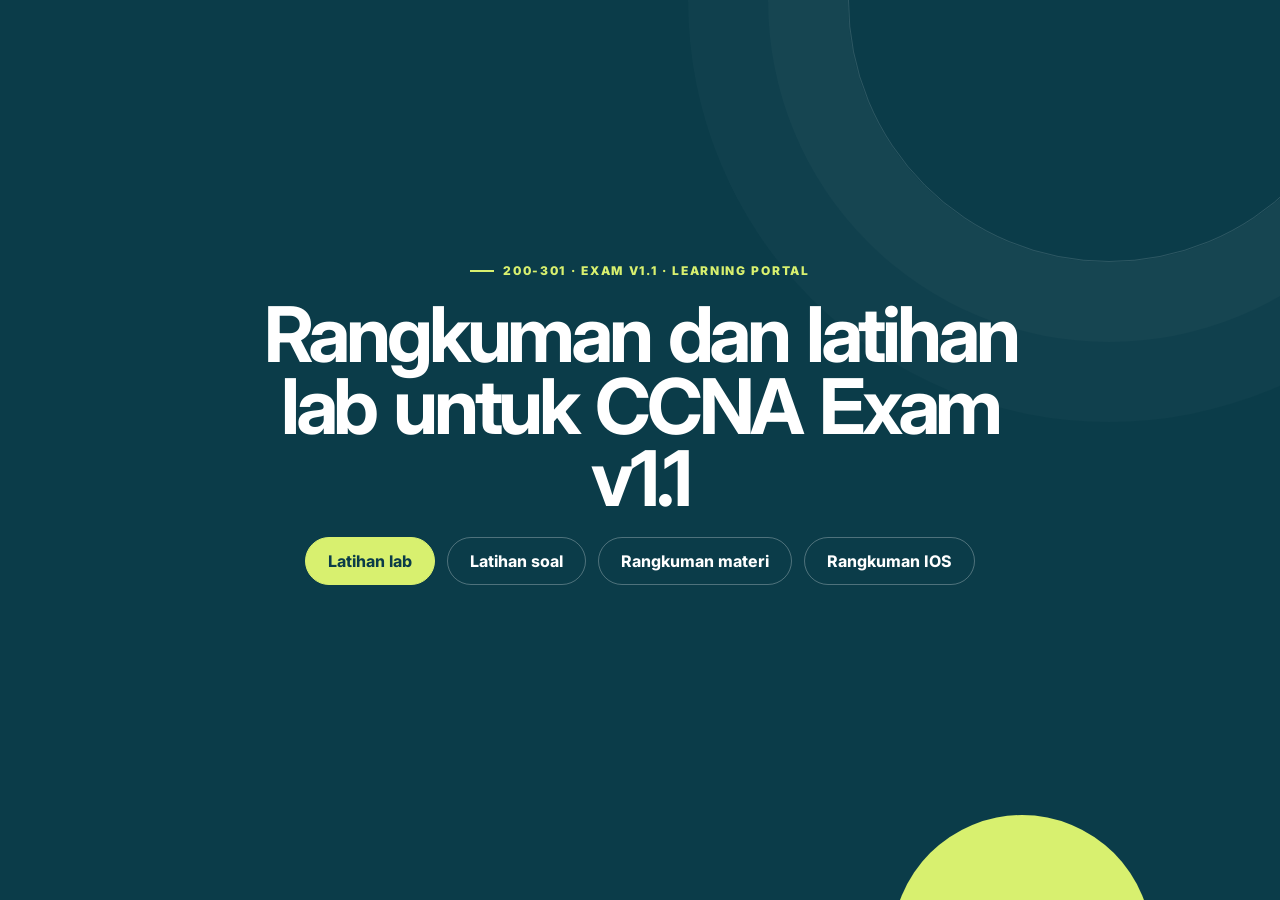
==== index.html @ 19b5db1d "first commit" ====
<!DOCTYPE html>
<html lang="id"><head>
  <meta charset="utf-8">
  <meta name="viewport" content="width=device-width, initial-scale=1">
  <meta name="description" content="Portal belajar CCNA 200-301 v1.1 dengan 200 latihan soal, 60 latihan lab, rangkuman materi, dan Cisco IOS Command.">
  <title>CCNA Lab Atlas — Soal, Lab, Teori &amp; IOS Command</title>
  <link rel="preconnect" href="https://fonts.googleapis.com">
  <link rel="preconnect" href="https://fonts.gstatic.com" crossorigin>
  <link href="https://fonts.googleapis.com/css2?family=Inter:wght@100..900&amp;display=swap" rel="stylesheet">
  <link rel="stylesheet" href="styles.css">
</head>
<body id="top">
<header class="hero landing-hero">
  <div class="hero-grid">
    <div class="landing-copy">
      <p class="eyebrow">200-301 · Exam v1.1 · Learning portal</p>
      <h1>Rangkuman dan latihan lab untuk CCNA Exam v1.1</h1>
      <div class="cta-row landing-actions">
        <a class="button primary" href="labs.html">Latihan lab</a>
        <a class="button" href="questions.html">Latihan soal</a>
        <a class="button" href="theory.html">Rangkuman materi</a>
        <a class="button" href="commands.html">Rangkuman IOS</a>
      </div>
    </div>

  </div>
</header>
</body></html>
---- styles.css ----
:root {
  --ink: #102a2a;
  --muted: #58706e;
  --paper: #f5f2e9;
  --surface: #fffdf7;
  --navy: #0b3c49;
  --navy-2: #082d37;
  --teal: #087f78;
  --teal-text: #076f69;
  --mint: #bfe8d7;
  --lime: #d8f06f;
  --orange: #f28f52;
  --line: #d8ded6;
  --scroll-track: #082d37;
  --scroll-thumb: #73a39b;
  --scroll-thumb-hover: #d8f06f;
  --shadow: 0 20px 50px rgba(15, 55, 58, 0.09);
  --radius: 24px;
}

* {
  box-sizing: border-box;
}

html {
  scroll-padding-top: 24px;
  scrollbar-color: var(--scroll-thumb) var(--scroll-track);
  scrollbar-width: thin;
}

*::-webkit-scrollbar {
  width: 12px;
  height: 12px;
}

*::-webkit-scrollbar-track {
  background: var(--scroll-track);
}

*::-webkit-scrollbar-thumb {
  min-height: 44px;
  background: var(--scroll-thumb);
  background-clip: padding-box;
  border: 3px solid var(--scroll-track);
  border-radius: 999px;
}

*::-webkit-scrollbar-thumb:hover {
  background: var(--scroll-thumb-hover);
  background-clip: padding-box;
}

*::-webkit-scrollbar-corner {
  background: var(--scroll-track);
}

body {
  margin: 0;
  color: var(--ink);
  background:
    radial-gradient(circle at 10% 2%, rgba(216, 240, 111, 0.2), transparent 22rem),
    var(--paper);
  font-family: Inter, ui-sans-serif, system-ui, -apple-system, BlinkMacSystemFont, "Segoe UI", sans-serif;
  line-height: 1.65;
}

a {
  color: inherit;
}

code,
pre,
.lab-number {
  font-family: "SFMono-Regular", Consolas, "Liberation Mono", monospace;
}

.hero {
  position: relative;
  overflow: hidden;
  min-height: 650px;
  padding: 28px clamp(20px, 6vw, 88px) 90px;
  color: white;
  background: var(--navy);
}

.hero.landing-hero {
  min-height: 100svh;
}

.hero::before,
.hero::after {
  position: absolute;
  content: "";
  border-radius: 999px;
  pointer-events: none;
}

.hero::before {
  width: 520px;
  height: 520px;
  top: -260px;
  right: -90px;
  border: 1px solid rgba(255, 255, 255, 0.14);
  box-shadow: 0 0 0 80px rgba(255, 255, 255, 0.025), 0 0 0 160px rgba(255, 255, 255, 0.02);
}

.hero::after {
  width: 260px;
  height: 260px;
  right: 10vw;
  bottom: -175px;
  background: var(--lime);
}

.nav,
.hero-grid,
.page,
.footer-inner {
  width: min(1180px, 100%);
  margin-inline: auto;
}

.nav {
  position: relative;
  z-index: 2;
  display: flex;
  align-items: center;
  justify-content: space-between;
  gap: 24px;
}

.nav-only-links {
  justify-content: center;
}

.brand {
  display: inline-flex;
  align-items: center;
  gap: 11px;
  font-weight: 850;
  letter-spacing: -0.03em;
  text-decoration: none;
}

.brand-mark {
  display: grid;
  width: 40px;
  height: 40px;
  place-items: center;
  color: var(--navy);
  background: var(--lime);
  border-radius: 12px;
  font-size: 14px;
}

.nav-links {
  display: flex;
  gap: 26px;
  font-size: 14px;
}

.nav-links a {
  color: rgba(255, 255, 255, 0.76);
  text-decoration: none;
}

.nav-links a:hover {
  color: white;
}

.nav-links a:focus-visible {
  color: white;
  outline: 3px solid rgba(216, 240, 111, 0.58);
  outline-offset: 5px;
  border-radius: 3px;
}

.hero-grid {
  position: relative;
  z-index: 1;
  display: grid;
  grid-template-columns: minmax(0, 1.4fr) minmax(320px, 0.8fr);
  gap: clamp(46px, 8vw, 110px);
  align-items: center;
  padding-top: 84px;
}

.landing-hero .hero-grid {
  grid-template-columns: 1fr;
  gap: 28px;
  min-height: calc(100svh - 118px);
  padding-top: 0;
  isolation: isolate;
}

.landing-copy {
  z-index: 2;
  grid-column: 1;
  grid-row: 1;
  width: min(760px, 100%);
  margin-inline: auto;
  text-align: center;
}

.landing-copy h1,
.landing-copy .hero-copy {
  margin-inline: auto;
}

.landing-copy h1 {
  font-size: clamp(2.75rem, 6vw, 5.6rem);
}

.landing-copy .cta-row {
  justify-content: center;
}

.eyebrow {
  display: inline-flex;
  align-items: center;
  gap: 9px;
  margin: 0 0 18px;
  color: var(--lime);
  font-size: 12px;
  font-weight: 850;
  letter-spacing: 0.14em;
  text-transform: uppercase;
}

.eyebrow::before {
  width: 24px;
  height: 2px;
  content: "";
  background: currentColor;
}

h1,
h2,
h3,
p {
  margin-top: 0;
}

h1 {
  max-width: 820px;
  margin-bottom: 22px;
  font-size: clamp(3.1rem, 7vw, 6.5rem);
  line-height: 0.94;
  letter-spacing: -0.055em;
  word-spacing: 0.08em;
}

.hero-copy {
  max-width: 680px;
  margin-bottom: 32px;
  color: rgba(255, 255, 255, 0.72);
  font-size: clamp(1rem, 1.5vw, 1.18rem);
}

.cta-row {
  display: flex;
  flex-wrap: wrap;
  gap: 12px;
}

.button {
  display: inline-flex;
  align-items: center;
  justify-content: center;
  min-height: 48px;
  padding: 0 22px;
  border: 1px solid rgba(255, 255, 255, 0.28);
  border-radius: 999px;
  color: white;
  font-weight: 750;
  text-decoration: none;
}

.button.primary {
  border-color: var(--lime);
  color: var(--navy);
  background: var(--lime);
}

.exam-card {
  position: relative;
  padding: 28px;
  color: var(--ink);
  background: var(--surface);
  border-radius: var(--radius);
  box-shadow: 0 30px 70px rgba(0, 0, 0, 0.2);
  transform: rotate(2deg);
}

.exam-card::before {
  position: absolute;
  inset: -8px 14px 8px -8px;
  z-index: -1;
  content: "";
  border: 1px solid rgba(255, 255, 255, 0.34);
  border-radius: inherit;
}

.exam-card h2 {
  margin-bottom: 6px;
  font-size: 1.15rem;
}

.exam-card > p {
  margin-bottom: 23px;
  color: var(--muted);
  font-size: 13px;
}

.domain-row {
  display: grid;
  grid-template-columns: 1fr auto;
  gap: 7px 16px;
  margin: 15px 0;
  font-size: 12px;
  font-weight: 750;
}

.meter {
  grid-column: 1 / -1;
  overflow: hidden;
  height: 6px;
  background: #e5e8df;
  border-radius: 20px;
}

.meter i {
  display: block;
  height: 100%;
  background: var(--teal);
  border-radius: inherit;
}

.page {
  padding: 84px 24px 100px;
}

main.page {
  display: flex;
  flex-direction: column;
}

#panduan { order: 1; }
.level-nav { order: 2; }
#dasar { order: 3; }
#menengah { order: 4; }
#lanjut { order: 5; }
#cakupan { order: 6; }

#menengah,
#lanjut {
  margin-top: 110px;
}

.intro-grid {
  display: grid;
  grid-template-columns: 1fr 1fr;
  gap: 24px;
  margin-bottom: 90px;
}

.intro-copy,
.start-card {
  padding: clamp(28px, 5vw, 54px);
  border-radius: var(--radius);
}

.intro-copy {
  background: var(--mint);
}

.intro-copy h2,
.section-heading h2 {
  margin-bottom: 14px;
  font-size: clamp(2rem, 4vw, 3.7rem);
  line-height: 1.02;
  letter-spacing: -0.055em;
}

.intro-copy p,
.section-heading p {
  color: var(--muted);
}

.start-card {
  color: white;
  background: var(--navy-2);
}

.start-card h3 {
  font-size: 1.4rem;
}

.start-card ol {
  padding-left: 22px;
  color: rgba(255, 255, 255, 0.74);
}

.start-card li + li {
  margin-top: 10px;
}

.level-nav {
  position: sticky;
  z-index: 10;
  top: 14px;
  display: flex;
  width: fit-content;
  max-width: 100%;
  gap: 8px;
  margin: 0 auto 82px;
  padding: 8px;
  overflow-x: auto;
  background: rgba(255, 253, 247, 0.9);
  border: 1px solid var(--line);
  border-radius: 999px;
  box-shadow: 0 10px 35px rgba(15, 55, 58, 0.12);
  backdrop-filter: blur(14px);
}

.level-nav a {
  flex: 0 0 auto;
  padding: 10px 18px;
  border-radius: 999px;
  color: var(--muted);
  font-size: 13px;
  font-weight: 800;
  text-decoration: none;
}

.level-nav a:hover {
  color: white;
  background: var(--teal);
}

.level-section + .level-section {
  margin-top: 110px;
}

.section-heading {
  display: grid;
  grid-template-columns: 1fr minmax(250px, 0.58fr);
  gap: 40px;
  align-items: end;
  margin-bottom: 38px;
}

.section-kicker {
  color: var(--teal-text);
  font-size: 12px;
  font-weight: 900;
  letter-spacing: 0.15em;
  text-transform: uppercase;
}

.lab-list {
  display: grid;
  gap: 20px;
}

.lab-card {
  scroll-margin-top: 96px;
  overflow: hidden;
  background: var(--surface);
  border: 1px solid var(--line);
  border-radius: var(--radius);
  box-shadow: 0 8px 0 rgba(11, 60, 73, 0.03);
}

.lab-card > summary {
  display: grid;
  grid-template-columns: 74px 1fr auto;
  gap: 22px;
  align-items: center;
  padding: 26px 30px;
  cursor: pointer;
  list-style: none;
}

.lab-card > summary::-webkit-details-marker,
.answer > summary::-webkit-details-marker {
  display: none;
}

.lab-card > summary::after {
  display: grid;
  width: 38px;
  height: 38px;
  place-items: center;
  content: "+";
  color: white;
  background: var(--navy);
  border-radius: 50%;
  font-size: 20px;
}

.lab-card[open] > summary::after {
  content: "−";
}

.lab-number {
  display: grid;
  width: 66px;
  height: 66px;
  place-items: center;
  color: var(--navy);
  background: var(--lime);
  border-radius: 18px;
  font-size: 1.05rem;
  font-weight: 900;
}

.lab-title h3 {
  margin: 0 0 4px;
  font-size: clamp(1.05rem, 2vw, 1.35rem);
  line-height: 1.2;
  letter-spacing: -0.025em;
}

.lab-title p {
  margin: 0;
  color: var(--muted);
  font-size: 13px;
}

.tags {
  display: flex;
  flex-wrap: wrap;
  gap: 7px;
  margin-top: 10px;
}

.tag {
  padding: 4px 9px;
  color: var(--teal-text);
  background: rgba(8, 127, 120, 0.08);
  border-radius: 999px;
  font-size: 10px;
  font-weight: 850;
  letter-spacing: 0.07em;
  text-transform: uppercase;
}

.lab-body {
  padding: 4px 30px 32px 126px;
  border-top: 1px solid var(--line);
}

.lab-body p,
.lab-body li,
.lab-body :not(pre) > code {
  min-width: 0;
  overflow-wrap: anywhere;
}

.brief {
  margin: 28px 0;
  padding: 20px 22px;
  border-left: 4px solid var(--orange);
  background: #fff6ed;
  border-radius: 0 14px 14px 0;
}

.brief strong {
  display: block;
  margin-bottom: 5px;
  color: #9b481e;
  font-size: 11px;
  letter-spacing: 0.12em;
  text-transform: uppercase;
}

.brief p:last-child,
.lab-body p:last-child {
  margin-bottom: 0;
}

.lab-standard {
  margin: 24px 0 30px;
  overflow: hidden;
  border: 1px solid #c9d9d1;
  border-radius: 18px;
  background: #f6faf7;
}

.lab-standard > header {
  display: flex;
  align-items: center;
  justify-content: space-between;
  gap: 18px;
  padding: 15px 18px;
  color: white;
  background: var(--navy);
}

.lab-standard > header strong {
  font-size: 0.86rem;
}

.standard-kicker {
  color: var(--lime);
  font-size: 10px;
  font-weight: 900;
  letter-spacing: 0.13em;
  text-transform: uppercase;
}

.standard-grid {
  display: grid;
  grid-template-columns: repeat(2, minmax(0, 1fr));
}

.standard-item {
  min-width: 0;
  padding: 16px 18px;
  border-right: 1px solid #dde7e1;
  border-bottom: 1px solid #dde7e1;
}

.standard-item:nth-child(even) {
  border-right: 0;
}

.standard-item p {
  margin: 5px 0 0;
  color: #435d59;
  font-size: 12.5px;
  line-height: 1.55;
}

.standard-label {
  display: block;
  color: var(--teal-text);
  font-size: 9px;
  font-weight: 900;
  letter-spacing: 0.12em;
  text-transform: uppercase;
}

.standard-wide {
  grid-column: 1 / -1;
  border-right: 0;
}

.standard-command p {
  color: #174f4c;
  font-family: "SFMono-Regular", Consolas, "Liberation Mono", monospace;
  font-size: 11.5px;
}

.standard-challenge {
  border-bottom: 0;
  background: rgba(216, 240, 111, 0.18);
}

.standard-challenge .standard-label {
  color: #65790b;
}

.lab-grid {
  display: grid;
  grid-template-columns: repeat(2, minmax(0, 1fr));
  gap: 20px;
  margin: 24px 0;
}

.panel {
  min-width: 0;
  padding: 22px;
  border: 1px solid var(--line);
  border-radius: 16px;
}

.panel h4,
.lab-body > h4 {
  margin: 0 0 12px;
  color: var(--navy);
  font-size: 0.76rem;
  letter-spacing: 0.1em;
  text-transform: uppercase;
}

.panel ul,
.panel ol,
.lab-body > ol,
.lab-body > ul {
  margin: 0;
  padding-left: 20px;
}

li + li {
  margin-top: 7px;
}

pre {
  overflow-x: auto;
  margin: 18px 0;
  padding: 20px;
  color: #d8f6e8;
  background: #0a272e;
  border-radius: 15px;
  font-size: 12.5px;
  line-height: 1.65;
  white-space: pre;
}

code {
  padding: 2px 5px;
  color: #075f5a;
  background: rgba(8, 127, 120, 0.09);
  border-radius: 5px;
  font-size: 0.9em;
}

pre code {
  padding: 0;
  color: inherit;
  background: transparent;
}

.code-shell {
  position: relative;
  margin: 18px 0;
}

.code-shell pre {
  margin: 0;
  padding-top: 54px;
}

.copy-button {
  position: absolute;
  z-index: 2;
  top: 11px;
  right: 11px;
  display: inline-flex;
  align-items: center;
  gap: 7px;
  min-height: 32px;
  padding: 0 11px;
  border: 1px solid rgba(216, 246, 232, 0.2);
  border-radius: 9px;
  color: #d8f6e8;
  background: #123941;
  font: 750 10px/1 Inter, ui-sans-serif, system-ui, sans-serif;
  cursor: pointer;
  transition: color 160ms ease, background 160ms ease, border-color 160ms ease;
}

.copy-button:hover,
.copy-button:focus-visible {
  border-color: var(--lime);
  color: var(--navy);
  background: var(--lime);
  outline: none;
}

.copy-button.is-copied {
  border-color: #70dfbd;
  color: #062d2b;
  background: #70dfbd;
}

.copy-button.is-error {
  border-color: #ffc2a4;
  color: #5f2105;
  background: #ffc2a4;
}

.answer {
  margin-top: 28px;
  border: 1px solid #9fd0bb;
  border-radius: 16px;
}

.answer > summary {
  display: flex;
  align-items: center;
  justify-content: space-between;
  gap: 16px;
  padding: 15px 18px;
  color: #08615c;
  background: #e8f7f0;
  border-radius: 15px;
  cursor: pointer;
  font-size: 13px;
  font-weight: 850;
  list-style: none;
}

.answer > summary::after {
  content: "Buka ↓";
  font-size: 11px;
}

.answer[open] > summary::after {
  content: "Tutup ↑";
}

.answer-content {
  padding: 22px;
}

.answer-content h5 {
  margin: 22px 0 8px;
  font-size: 0.9rem;
}

.answer-content h5:first-child {
  margin-top: 0;
}

.check {
  color: #087266;
  font-weight: 750;
}

.note {
  color: var(--muted);
  font-size: 12px;
}

.command-summary {
  margin-top: 110px;
  scroll-margin-top: 32px;
}

.command-page .command-summary {
  order: 1;
  margin-top: 0;
}

.command-heading {
  display: grid;
  grid-template-columns: 1fr minmax(290px, 0.62fr);
  gap: 40px;
  align-items: end;
  margin-bottom: 30px;
}

.command-heading h2 {
  margin: 12px 0 0;
  font-size: clamp(2rem, 4vw, 3.7rem);
  line-height: 1.02;
  letter-spacing: -0.055em;
}

.command-heading p {
  margin: 0;
  color: var(--muted);
  font-size: 13px;
}

.command-jump {
  display: flex;
  gap: 8px;
  margin-bottom: 26px;
  padding-bottom: 4px;
  overflow-x: auto;
}

.command-jump a {
  display: inline-flex;
  flex: 0 0 auto;
  min-height: 40px;
  align-items: center;
  padding: 9px 13px;
  color: var(--teal-text);
  background: rgba(8, 127, 120, 0.08);
  border: 1px solid rgba(8, 127, 120, 0.14);
  border-radius: 999px;
  font-size: 12px;
  font-weight: 850;
  text-decoration: none;
}

.command-jump a:hover,
.command-jump a:focus-visible {
  color: white;
  background: var(--teal);
  outline: none;
}

.command-domain {
  margin-top: 20px;
  scroll-margin-top: 28px;
  overflow: hidden;
  background: var(--surface);
  border: 1px solid var(--line);
  border-radius: var(--radius);
  box-shadow: var(--shadow);
}

.command-domain + .command-domain {
  margin-top: 28px;
}

.command-domain > header {
  display: grid;
  grid-template-columns: auto 1fr auto;
  gap: 18px;
  align-items: center;
  padding: 22px 24px;
  color: white;
  background: var(--navy);
}

.command-domain > header h3,
.command-domain > header p {
  margin: 0;
}

.command-domain > header h3 {
  font-size: 1.25rem;
  letter-spacing: -0.025em;
}

.command-domain > header p {
  color: rgba(255, 255, 255, 0.68);
  font-size: 12px;
}

.command-domain > header b {
  color: var(--lime);
  font-size: 1.25rem;
}

.domain-number {
  display: grid;
  width: 50px;
  height: 50px;
  place-items: center;
  color: var(--navy);
  background: var(--lime);
  border-radius: 14px;
  font: 900 12px/1 "SFMono-Regular", Consolas, "Liberation Mono", monospace;
}

.command-grid {
  display: grid;
  grid-template-columns: repeat(2, minmax(0, 1fr));
  gap: 12px;
  padding: 18px;
}

.command-card {
  align-self: start;
  overflow: hidden;
  border: 1px solid var(--line);
  border-radius: 16px;
  background: white;
}

.command-card > summary {
  display: grid;
  grid-template-columns: auto 1fr auto;
  gap: 13px;
  align-items: center;
  padding: 16px;
  cursor: pointer;
  list-style: none;
}

.command-card > summary::-webkit-details-marker {
  display: none;
}

.command-card > summary::after {
  content: "+";
  color: var(--teal-text);
  font-size: 1.2rem;
  font-weight: 850;
}

.command-card[open] > summary {
  background: #edf8f3;
}

.command-card[open] > summary::after {
  content: "−";
}

.command-card > summary > span {
  display: grid;
  width: 38px;
  height: 38px;
  place-items: center;
  color: var(--navy);
  background: var(--lime);
  border-radius: 11px;
  font: 900 11px/1 "SFMono-Regular", Consolas, "Liberation Mono", monospace;
}

.command-card > summary strong,
.command-card > summary small {
  display: block;
}

.command-card > summary strong {
  line-height: 1.25;
}

.command-card > summary small {
  margin-top: 3px;
  color: var(--muted);
  font-size: 10px;
}

.command-content {
  padding: 0 16px 17px;
  border-top: 1px solid var(--line);
}

.command-content > p {
  margin: 13px 2px 0;
  color: var(--muted);
  font-size: 12px;
}

.theory-content ul {
  margin: 15px 0 0;
  padding-left: 19px;
  color: var(--muted);
  font-size: 12px;
}

.theory-content li::marker {
  color: var(--teal-text);
}

.theory-content strong {
  color: var(--ink);
}

.theory-content .theory-tip {
  margin-top: 15px;
  padding: 11px 13px;
  color: #785029;
  background: #fff5e6;
  border-left: 3px solid var(--orange);
  border-radius: 0 9px 9px 0;
}

.command-content .code-shell,
.command-content > pre {
  margin: 16px 0 0;
}

.command-note {
  margin: 0 18px 18px;
  padding: 15px 17px;
  color: #785029;
  background: #fff5e6;
  border-left: 4px solid var(--orange);
  border-radius: 0 12px 12px 0;
  font-size: 12px;
}

.command-table-title {
  color: var(--ink) !important;
  font-weight: 800;
}

.command-table {
  width: 100%;
  margin-top: 10px;
  border-collapse: collapse;
  font-size: 11px;
}

.command-table th,
.command-table td {
  padding: 9px 10px;
  text-align: left;
  vertical-align: top;
  border: 1px solid var(--line);
}

.command-table th {
  color: var(--navy);
  background: #edf8f3;
}

.command-legend {
  display: grid;
  grid-template-columns: minmax(180px, 0.3fr) 1fr;
  gap: 18px;
  align-items: start;
  margin-top: 26px;
  padding: 19px 21px;
  background: rgba(8, 127, 120, 0.07);
  border: 1px solid rgba(8, 127, 120, 0.13);
  border-radius: 14px;
  font-size: 12px;
}

.command-legend strong {
  display: block;
  margin-bottom: 4px;
  color: var(--teal-text);
}

.command-legend ol {
  display: grid;
  grid-template-columns: repeat(2, minmax(0, 1fr));
  gap: 7px 28px;
  margin: 0;
  padding-left: 20px;
}

.command-legend li + li {
  margin-top: 0;
}

.question-page {
  gap: 0;
}

.question-heading {
  order: 1;
  display: grid;
  grid-template-columns: minmax(0, 1fr) minmax(280px, 0.55fr);
  gap: 42px;
  align-items: end;
  margin-bottom: 28px;
}

.question-heading h2 {
  margin-bottom: 0;
  font-size: clamp(2rem, 4vw, 3.7rem);
  line-height: 1.02;
  letter-spacing: -0.055em;
}

.question-heading > p {
  margin-bottom: 0;
  color: var(--muted);
}

.quiz-toolbar {
  position: sticky;
  z-index: 12;
  top: 12px;
  order: 2;
  display: flex;
  flex-wrap: wrap;
  justify-content: space-between;
  gap: 18px;
  align-items: center;
  margin-bottom: 18px;
  padding: 13px 16px;
  color: white;
  background: rgba(8, 45, 55, 0.94);
  border: 1px solid rgba(255, 255, 255, 0.12);
  border-radius: 16px;
  box-shadow: 0 14px 35px rgba(15, 55, 58, 0.16);
  backdrop-filter: blur(14px);
}

.quiz-controls {
  display: flex;
  flex: 1 1 330px;
  gap: 10px;
  align-items: end;
  justify-content: flex-end;
}

.quiz-control,
.quiz-controls label {
  display: grid;
  gap: 4px;
  min-width: 140px;
  color: rgba(255, 255, 255, 0.72);
  font-size: 10px;
  font-weight: 800;
  letter-spacing: 0.04em;
}

.quiz-control input,
.quiz-control select,
#quiz-search,
#quiz-filter {
  min-height: 40px;
  padding: 0 11px;
  color: var(--ink);
  background: white;
  border: 1px solid rgba(255, 255, 255, 0.24);
  border-radius: 9px;
  font: 600 13px/1.2 Inter, ui-sans-serif, system-ui, sans-serif;
}

.quiz-control input:focus-visible,
.quiz-control select:focus-visible,
#quiz-search:focus-visible,
#quiz-filter:focus-visible {
  outline: 3px solid rgba(216, 240, 111, 0.58);
  outline-offset: 2px;
}

#quiz-domain-stats,
.quiz-domain-stats {
  order: 3;
  display: grid;
  grid-template-columns: repeat(6, minmax(0, 1fr));
  gap: 7px;
  margin-bottom: 18px;
  padding: 10px 12px;
  background: rgba(255, 253, 247, 0.76);
  border: 1px solid var(--line);
  border-radius: 13px;
}

#quiz-domain-stats:empty,
.quiz-domain-stats:empty,
.question-card[hidden],
.question-domain[hidden] {
  display: none;
}

.quiz-domain-stat {
  display: grid;
  gap: 2px;
  padding: 5px 9px;
  color: var(--muted);
  background: white;
  border: 1px solid var(--line);
  border-radius: 9px;
  font-size: 10px;
  font-weight: 750;
}

.quiz-domain-stat b {
  color: var(--teal-text);
  font-size: 11px;
}

.quiz-empty {
  order: 4;
  margin: 0 0 18px;
  padding: 18px;
  color: var(--muted);
  background: rgba(255, 253, 247, 0.76);
  border: 1px dashed rgba(8, 127, 120, 0.38);
  border-radius: 13px;
  text-align: center;
}

.quiz-empty[hidden] {
  display: none;
}

.quiz-noscript,
.quiz-warning,
.noscript-warning {
  display: block;
  margin: 0 0 18px;
  padding: 13px 16px;
  color: #713817;
  background: #fff0e5;
  border: 1px solid #f2b58e;
  border-radius: 12px;
  font-size: 13px;
}

.question-page > noscript {
  order: 2;
}

.quiz-stats {
  display: flex;
  flex-wrap: wrap;
  gap: 10px 22px;
  font-size: 12px;
}

.quiz-stats b {
  color: var(--lime);
  font-size: 1.05rem;
}

.quiz-reset,
.question-check {
  border: 0;
  font: 800 12px/1 Inter, ui-sans-serif, system-ui, sans-serif;
  cursor: pointer;
}

.quiz-reset {
  flex: 0 0 auto;
  min-height: 40px;
  padding: 0 14px;
  color: var(--navy);
  background: var(--lime);
  border-radius: 999px;
}

.question-jump {
  order: 5;
  flex-wrap: wrap;
  overflow-x: visible;
}

#q-fundamentals { order: 6; }
#q-access { order: 7; }
#q-connectivity { order: 8; }
#q-services { order: 9; }
#q-security { order: 10; }
#q-automation { order: 11; }

.question-domain {
  scroll-margin-top: 88px;
  margin-top: 64px;
  overflow: hidden;
  background: rgba(255, 253, 247, 0.72);
  border: 1px solid var(--line);
  border-radius: 20px;
}

.question-domain > header {
  display: grid;
  grid-template-columns: auto 1fr auto;
  gap: 16px;
  align-items: center;
  padding: 20px 22px;
  color: white;
  background: var(--navy);
}

.question-domain > header h2,
.question-domain > header p {
  margin: 0;
}

.question-domain > header h2 {
  font-size: 1.25rem;
  line-height: 1.25;
}

.question-domain > header p {
  color: rgba(255, 255, 255, 0.68);
  font-size: 12px;
}

.question-domain > header > b {
  color: var(--lime);
  font-size: 0.95rem;
}

.question-list {
  display: grid;
  grid-template-columns: repeat(2, minmax(0, 1fr));
  gap: 14px;
  padding: 18px;
}

.question-card {
  align-self: start;
  scroll-margin-top: 88px;
  overflow: hidden;
  background: white;
  border: 1px solid var(--line);
  border-radius: 16px;
  transition: border-color 160ms ease, box-shadow 160ms ease;
}

.drag-question {
  grid-column: 1 / -1;
}

.question-card.is-correct {
  border-color: #43a784;
  box-shadow: 0 0 0 2px rgba(67, 167, 132, 0.12);
}

.question-card.is-wrong {
  border-color: var(--orange);
  box-shadow: 0 0 0 2px rgba(242, 143, 82, 0.12);
}

.question-card > header {
  display: grid;
  grid-template-columns: auto 1fr;
  gap: 13px;
  align-items: start;
  padding: 18px;
  border-bottom: 1px solid var(--line);
}

.question-number {
  display: grid;
  width: 42px;
  height: 42px;
  place-items: center;
  color: var(--navy);
  background: var(--lime);
  border-radius: 12px;
  font: 900 11px/1 "SFMono-Regular", Consolas, "Liberation Mono", monospace;
}

.question-card header small {
  display: block;
  margin-bottom: 4px;
  color: var(--teal-text);
  font-size: 10px;
  font-weight: 900;
  letter-spacing: 0.09em;
  text-transform: uppercase;
}

.question-card header h3 {
  margin: 0;
  font-size: 0.98rem;
  line-height: 1.4;
  letter-spacing: -0.02em;
}

.question-options {
  display: grid;
  gap: 8px;
  padding: 16px 18px 8px;
}

.question-options label {
  display: flex;
  gap: 10px;
  align-items: flex-start;
  padding: 10px 12px;
  color: var(--muted);
  background: #fbfaf5;
  border: 1px solid #e5e8df;
  border-radius: 10px;
  font-size: 13px;
  cursor: pointer;
}

.question-options label:hover {
  color: var(--ink);
  border-color: rgba(8, 127, 120, 0.42);
}

.question-options input {
  flex: 0 0 auto;
  margin-top: 3px;
  accent-color: var(--teal);
}

.question-options label.is-answer {
  color: #0c5a43;
  background: #e9f8f1;
  border-color: #70c9a9;
}

.question-options label.is-wrong-choice {
  color: #833b18;
  background: #fff2e9;
  border-color: #f2a578;
}

.drag-instruction {
  margin: 0;
  padding: 15px 18px 0;
  color: var(--muted);
  font-size: 12px;
}

.drag-layout {
  display: grid;
  grid-template-columns: minmax(180px, 0.42fr) minmax(0, 1fr);
  gap: 16px;
  padding: 14px 18px 10px;
}

.drag-bank {
  display: flex;
  align-content: flex-start;
  align-items: flex-start;
  flex-wrap: wrap;
  gap: 8px;
  padding: 12px;
  background: #f5f7ef;
  border: 1px solid #dfe5d9;
  border-radius: 12px;
}

.drag-bank::before {
  width: 100%;
  color: var(--teal-text);
  content: "Pilihan";
  font-size: 10px;
  font-weight: 900;
  letter-spacing: 0.08em;
  text-transform: uppercase;
}

.drag-item,
.drop-zone {
  min-height: 40px;
  border-radius: 9px;
  font: 750 12px/1.35 Inter, ui-sans-serif, system-ui, sans-serif;
  cursor: pointer;
}

.drag-item {
  padding: 8px 11px;
  color: var(--teal-text);
  background: white;
  border: 1px solid rgba(8, 127, 120, 0.4);
  box-shadow: 0 3px 8px rgba(15, 55, 58, 0.07);
}

.drag-item:hover,
.drag-item:focus-visible,
.drag-item.is-selected {
  color: var(--navy);
  background: var(--lime);
  border-color: #9db42e;
  outline: 0;
}

.drag-item:focus-visible,
.drop-zone:focus-visible {
  box-shadow: 0 0 0 3px rgba(8, 127, 120, 0.24);
}

.drag-item.is-dragging {
  opacity: 0.45;
}

.drag-item[hidden] {
  display: none;
}

.drop-list {
  display: grid;
  gap: 8px;
}

.drop-row {
  display: grid;
  grid-template-columns: minmax(0, 1fr) minmax(180px, 0.72fr);
  gap: 10px;
  align-items: center;
  padding: 9px 10px;
  background: #fbfaf5;
  border: 1px solid #e5e8df;
  border-radius: 11px;
}

.drop-prompt {
  color: var(--ink);
  font-size: 12px;
  font-weight: 650;
}

.drop-zone {
  padding: 8px 11px;
  color: #526b6c;
  background: white;
  border: 1px dashed #8ca5a2;
}

.drop-zone:hover,
.drop-zone.is-drag-over {
  color: var(--teal-text);
  background: #eef8f4;
  border-color: var(--teal);
}

.drop-zone.is-filled {
  color: var(--teal-text);
  background: #eef8f4;
  border-style: solid;
  border-color: #74bba7;
}

.drop-zone.is-correct-drop {
  color: #0c5a43;
  background: #e9f8f1;
  border-color: #43a784;
}

.drop-zone.is-wrong-drop {
  color: #833b18;
  background: #fff2e9;
  border-color: #e98751;
}

.drop-correction {
  grid-column: 2;
  margin-top: -4px;
  color: #98441d;
  font-size: 10px;
  font-weight: 800;
}

.question-answer ul {
  margin: 8px 0;
  padding-left: 18px;
}

.question-answer li + li {
  margin-top: 5px;
}

.question-actions {
  display: flex;
  min-height: 47px;
  gap: 12px;
  align-items: center;
  padding: 4px 18px 12px;
}

.question-check {
  min-height: 40px;
  padding: 0 13px;
  color: white;
  background: var(--teal);
  border-radius: 999px;
}

.question-check:hover,
.question-check:focus-visible,
.quiz-reset:hover,
.quiz-reset:focus-visible {
  filter: brightness(1.08);
  outline: 3px solid rgba(216, 240, 111, 0.38);
  outline-offset: 2px;
}

.question-feedback {
  color: var(--muted);
  font-size: 11px;
  font-weight: 800;
}

.question-card.is-correct .question-feedback {
  color: #0c7655;
}

.question-card.is-wrong .question-feedback {
  color: #a54b20;
}

.question-answer {
  border-top: 1px solid var(--line);
}

.question-answer > summary {
  padding: 11px 18px;
  color: var(--teal-text);
  font-size: 11px;
  font-weight: 850;
  cursor: pointer;
}

.question-answer > div {
  padding: 0 18px 16px;
  color: var(--muted);
  font-size: 12px;
}

.question-answer p {
  margin: 5px 0 0;
}

.question-answer strong {
  color: var(--ink);
}

.curriculum {
  margin-top: 100px;
  padding: clamp(28px, 5vw, 55px);
  color: white;
  background: var(--navy);
  border-radius: var(--radius);
}

.curriculum h2 {
  font-size: clamp(1.8rem, 4vw, 3.2rem);
  letter-spacing: -0.05em;
}

.domain-grid {
  display: grid;
  grid-template-columns: repeat(3, 1fr);
  gap: 10px;
}

.domain-box {
  padding: 19px;
  background: rgba(255, 255, 255, 0.07);
  border: 1px solid rgba(255, 255, 255, 0.1);
  border-radius: 15px;
}

.domain-box strong {
  display: block;
  color: var(--lime);
  font-size: 1.35rem;
}

.domain-box span {
  color: rgba(255, 255, 255, 0.7);
  font-size: 12px;
}

footer {
  padding: 42px 24px;
  color: rgba(255, 255, 255, 0.65);
  background: var(--navy-2);
  font-size: 13px;
}

.footer-inner {
  display: flex;
  justify-content: space-between;
  gap: 20px;
}

.back-top {
  color: var(--lime);
  font-weight: 800;
  text-decoration: none;
}

@media (max-width: 820px) {
  .hero {
    min-height: auto;
    padding-inline: 22px;
  }

  .nav-only-links {
    width: 100%;
  }

  .nav-links {
    display: flex;
    width: 100%;
    flex-wrap: wrap;
    justify-content: center;
    gap: 10px 20px;
    padding: 2px 0 10px;
  }

  .nav-links a {
    display: inline-flex;
    flex: 0 0 auto;
    min-height: 34px;
    align-items: center;
  }

  .quiz-toolbar {
    position: static;
  }

  #quiz-domain-stats,
  .quiz-domain-stats {
    grid-template-columns: repeat(3, minmax(0, 1fr));
  }

  .question-domain,
  .question-card {
    scroll-margin-top: 24px;
  }

  .hero-grid,
  .intro-grid,
  .section-heading,
  .command-heading,
  .question-heading {
    grid-template-columns: 1fr;
  }

  .hero-grid {
    padding-top: 60px;
  }

  .landing-hero .hero-grid {
    grid-template-columns: 1fr;
    min-height: auto;
    padding-top: 60px;
  }

  .landing-copy {
    grid-column: 1;
    grid-row: 1;
  }

  .exam-card {
    max-width: 470px;
    transform: none;
  }

  .section-heading {
    gap: 8px;
  }

  .lab-card > summary {
    grid-template-columns: 56px 1fr auto;
    gap: 14px;
    padding: 21px 18px;
  }

  .lab-number {
    width: 52px;
    height: 52px;
    border-radius: 14px;
  }

  .lab-body {
    padding: 4px 20px 26px;
  }

  .domain-grid {
    grid-template-columns: repeat(2, 1fr);
  }

  .command-heading {
    gap: 12px;
  }

  .question-heading {
    gap: 12px;
  }
}

@media (max-width: 560px) {
  h1 {
    font-size: 3.2rem;
  }

  .landing-hero .hero-grid {
    min-height: calc(100svh - 118px);
    padding-top: 0;
  }

  .page {
    padding-inline: 14px;
  }

  .intro-grid {
    margin-bottom: 62px;
  }

  .level-nav {
    top: 8px;
    justify-content: flex-start;
  }

  .lab-grid,
  .domain-grid,
  .standard-grid,
  .command-grid,
  .command-legend,
  .question-list {
    grid-template-columns: 1fr;
  }

  .quiz-toolbar {
    align-items: stretch;
    flex-direction: column;
  }

  .quiz-controls {
    flex: 0 0 auto;
    align-items: stretch;
    flex-direction: column;
  }

  .quiz-control,
  .quiz-controls label {
    min-width: 0;
  }

  #quiz-domain-stats,
  .quiz-domain-stats {
    grid-template-columns: repeat(2, minmax(0, 1fr));
  }

  .quiz-reset {
    align-self: flex-start;
  }

  .question-domain > header {
    grid-template-columns: auto 1fr;
    padding: 18px;
  }

  .question-domain > header > b {
    grid-column: 2;
  }

  .question-list {
    padding: 12px;
  }

  .drag-layout {
    grid-template-columns: 1fr;
    padding-inline: 14px;
  }

  .drop-row {
    grid-template-columns: 1fr;
  }

  .drop-correction {
    grid-column: 1;
  }

  .command-domain > header {
    grid-template-columns: auto 1fr;
    padding: 18px;
  }

  .command-domain > header b {
    grid-column: 2;
    font-size: 0.9rem;
  }

  .command-grid {
    padding: 12px;
  }

  .command-card > summary {
    padding: 13px;
  }

  .command-table {
    display: block;
    overflow-x: auto;
    white-space: nowrap;
  }

  .command-legend ol {
    grid-template-columns: 1fr;
  }

  .standard-item,
  .standard-item:nth-child(even) {
    grid-column: 1;
    border-right: 0;
  }

  .lab-standard > header {
    align-items: flex-start;
    flex-direction: column;
    gap: 3px;
  }

  .lab-card > summary {
    grid-template-columns: 48px minmax(0, 1fr) 32px;
    gap: 10px;
  }

  .lab-card > summary::after {
    display: grid;
    width: 32px;
    height: 32px;
    font-size: 18px;
  }

  .lab-number {
    width: 46px;
    height: 46px;
  }

  .lab-title p {
    display: none;
  }

  .footer-inner {
    flex-direction: column;
  }
}

@media print {
  .hero {
    min-height: auto;
    color: black;
    background: white;
  }

  .exam-card,
  .nav-links,
  .cta-row,
  .level-nav,
  .quiz-toolbar,
  .question-check,
  footer {
    display: none;
  }

  .lab-card,
  .answer,
  .command-card,
  .command-domain,
  .question-card {
    break-inside: avoid;
  }

  .command-grid {
    grid-template-columns: 1fr;
  }

  .question-list {
    grid-template-columns: 1fr;
  }

  pre {
    overflow: visible;
    white-space: pre-wrap;
    overflow-wrap: anywhere;
  }

  .code-shell pre {
    padding-top: 20px;
  }

  .command-card:not([open]) > .command-content {
    display: block;
  }

  .lab-card:not([open]),
  .answer:not([open]),
  .command-card:not([open]),
  .question-answer:not([open]) {
    display: contents;
  }

  .lab-card:not([open])::details-content,
  .answer:not([open])::details-content,
  .command-card:not([open])::details-content,
  .question-answer:not([open])::details-content {
    content-visibility: visible !important;
  }

  .lab-card:not([open]) > .lab-body,
  .answer:not([open]) > .answer-content,
  .question-answer:not([open]) > div {
    display: block !important;
  }

  .copy-button {
    display: none;
  }
}
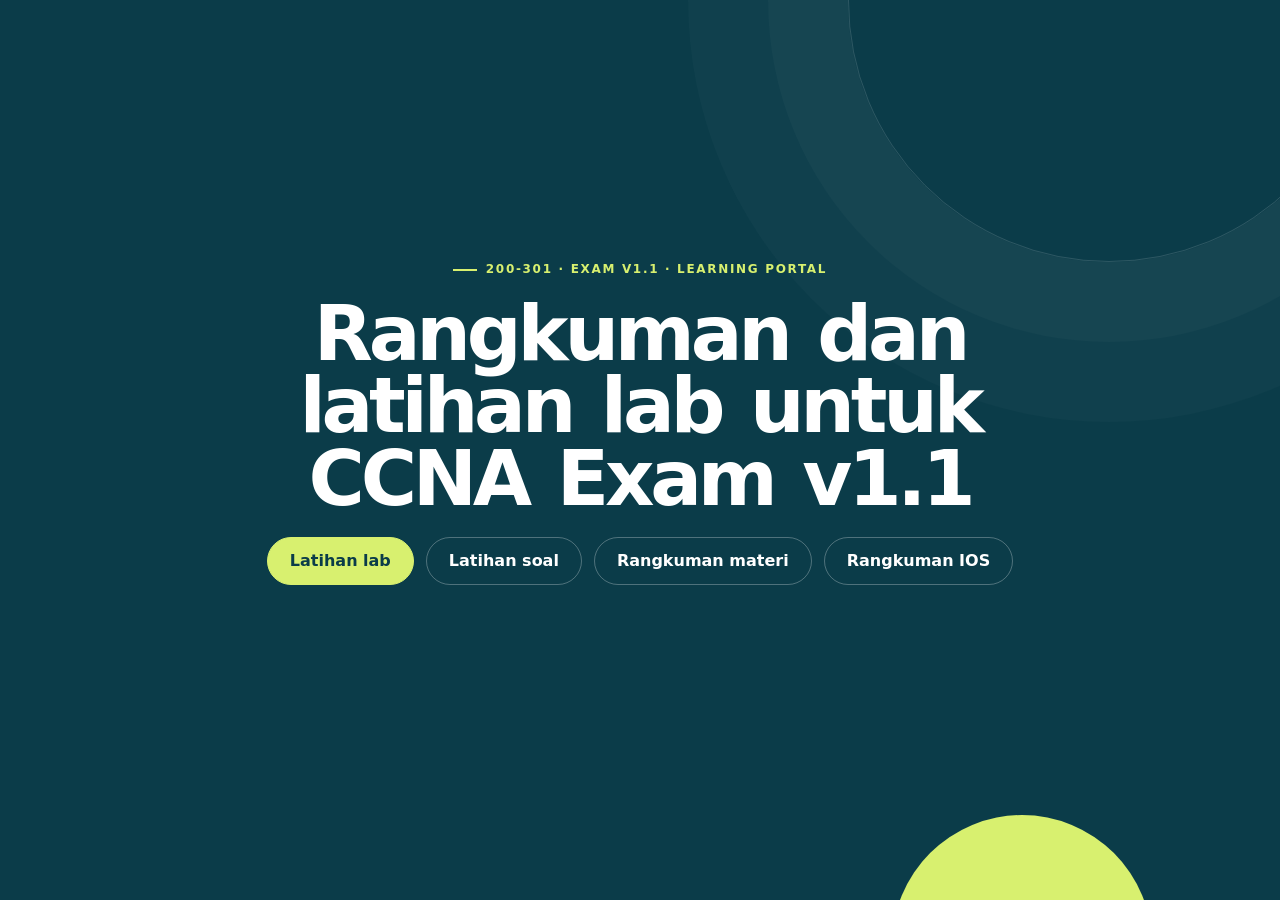
==== commit df50292e: "push" ====
--- a/index.html
+++ b/index.html
@@ -4,12 +4,10 @@
   <meta name="viewport" content="width=device-width, initial-scale=1">
   <meta name="description" content="Portal belajar CCNA 200-301 v1.1 dengan 200 latihan soal, 60 latihan lab, rangkuman materi, dan Cisco IOS Command.">
   <title>CCNA Lab Atlas — Soal, Lab, Teori &amp; IOS Command</title>
-  <link rel="preconnect" href="https://fonts.googleapis.com">
-  <link rel="preconnect" href="https://fonts.gstatic.com" crossorigin>
-  <link href="https://fonts.googleapis.com/css2?family=Inter:wght@100..900&amp;display=swap" rel="stylesheet">
   <link rel="stylesheet" href="styles.css">
 </head>
 <body id="top">
+<main>
 <header class="hero landing-hero">
   <div class="hero-grid">
     <div class="landing-copy">
@@ -25,4 +23,5 @@
 
   </div>
 </header>
+</main>
 </body></html>
--- a/styles.css
+++ b/styles.css
@@ -60,7 +60,7 @@
   background:
     radial-gradient(circle at 10% 2%, rgba(216, 240, 111, 0.2), transparent 22rem),
     var(--paper);
-  font-family: Inter, ui-sans-serif, system-ui, -apple-system, BlinkMacSystemFont, "Segoe UI", sans-serif;
+  font-family: system-ui, -apple-system, BlinkMacSystemFont, "Segoe UI", Roboto, Helvetica, Arial, sans-serif, "Apple Color Emoji", "Segoe UI Emoji", "Segoe UI Symbol";
   line-height: 1.65;
 }
 
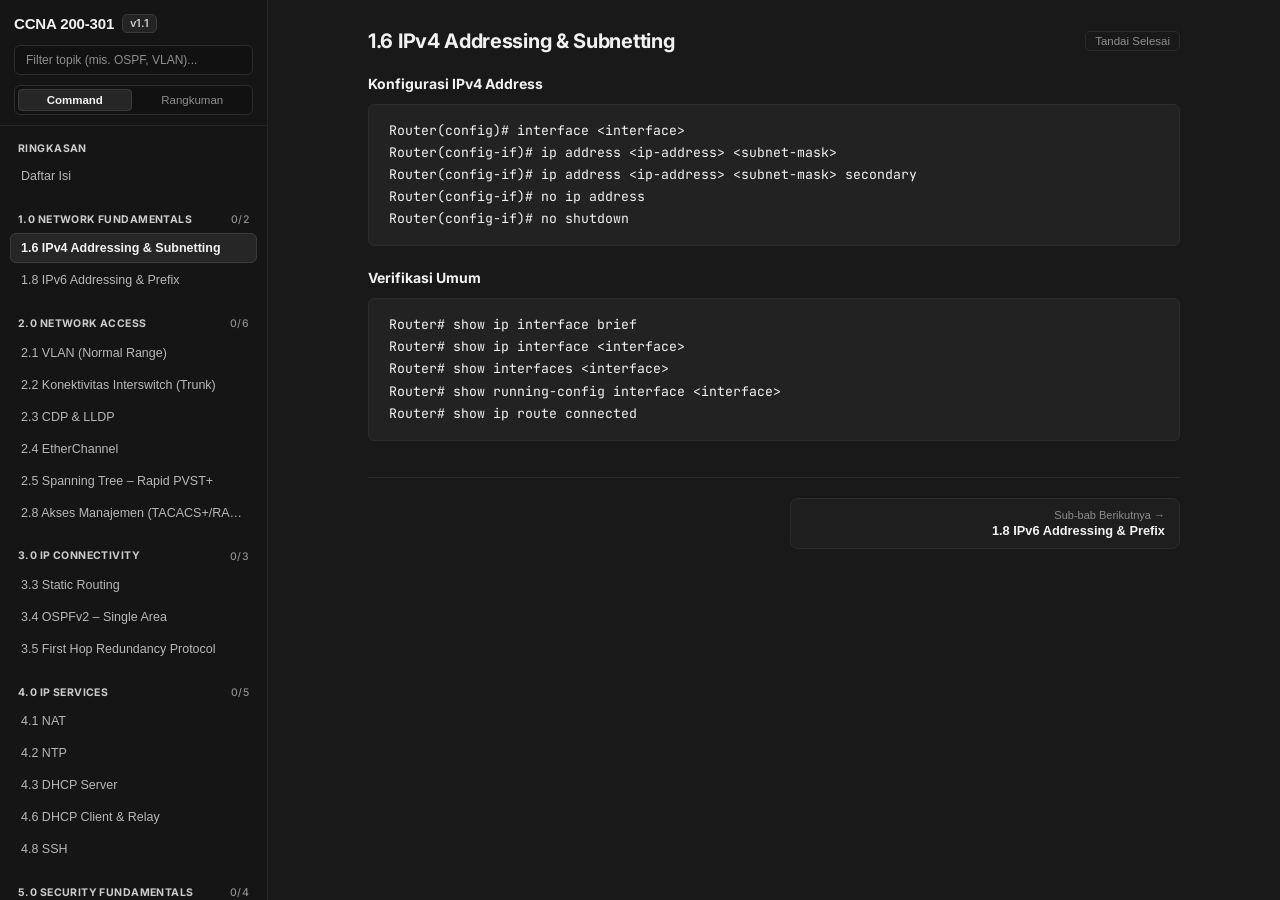
==== commit 28287a2c: "push" ====
--- a/index.html
+++ b/index.html
@@ -1,27 +1,194 @@
 <!DOCTYPE html>
-<html lang="id"><head>
-  <meta charset="utf-8">
-  <meta name="viewport" content="width=device-width, initial-scale=1">
-  <meta name="description" content="Portal belajar CCNA 200-301 v1.1 dengan 200 latihan soal, 60 latihan lab, rangkuman materi, dan Cisco IOS Command.">
-  <title>CCNA Lab Atlas — Soal, Lab, Teori &amp; IOS Command</title>
-  <link rel="stylesheet" href="styles.css">
+<html lang="id" data-theme="dark">
+<head>
+  <meta charset="UTF-8" />
+  <meta name="viewport" content="width=device-width, initial-scale=1.0" />
+  <title>CCNA 200-301 v1.1 — Command &amp; Rangkuman Materi</title>
+  <link rel="preconnect" href="https://fonts.googleapis.com" />
+  <link rel="preconnect" href="https://fonts.gstatic.com" crossorigin />
+  <link href="https://fonts.googleapis.com/css2?family=Inter:wght@400;500;600;700&family=JetBrains+Mono:wght@400;500;600&display=swap" rel="stylesheet" />
+  <link rel="stylesheet" href="style.css" />
 </head>
-<body id="top">
-<main>
-<header class="hero landing-hero">
-  <div class="hero-grid">
-    <div class="landing-copy">
-      <p class="eyebrow">200-301 · Exam v1.1 · Learning portal</p>
-      <h1>Rangkuman dan latihan lab untuk CCNA Exam v1.1</h1>
-      <div class="cta-row landing-actions">
-        <a class="button primary" href="labs.html">Latihan lab</a>
-        <a class="button" href="questions.html">Latihan soal</a>
-        <a class="button" href="theory.html">Rangkuman materi</a>
-        <a class="button" href="commands.html">Rangkuman IOS</a>
+<body>
+  <div class="app-shell">
+    <!-- Left Sidebar -->
+    <aside class="sidebar" id="sidebar" aria-label="Navigasi Topik CCNA">
+      <div class="sidebar-top">
+        <div class="brand-row">
+          <div class="brand-left">
+            <button type="button" class="brand-title" id="brandHomeBtn">CCNA 200-301</button>
+            <span class="version-badge">v1.1</span>
+          </div>
+        </div>
+
+        <div class="filter-box">
+          <input
+            type="text"
+            id="filterInput"
+            class="filter-input"
+            placeholder="Filter topik (mis. OSPF, VLAN)..."
+            autocomplete="off"
+          />
+          <button type="button" id="filterClearBtn" class="filter-clear-btn" title="Bersihkan filter">✕</button>
+        </div>
+
+        <div class="doc-mode-switch" role="tablist" aria-label="Pilih Dokumen">
+          <button type="button" class="doc-mode-btn active" data-doc-mode="command">Command</button>
+          <button type="button" class="doc-mode-btn" data-doc-mode="rangkuman">Rangkuman</button>
+        </div>
       </div>
-    </div>
 
+      <nav class="sidebar-nav" id="sidebarNav" aria-label="Daftar Isi CCNA">
+        <div class="nav-section">
+          <div class="nav-group-header">
+            <span class="nav-group-title">RINGKASAN</span>
+          </div>
+          <button type="button" class="nav-item-btn" data-select-id="daftar-isi">
+            Daftar Isi
+          </button>
+        </div>
+        <div class="nav-section">
+          <div class="nav-group-header">
+            <span class="nav-group-title">1.0 NETWORK FUNDAMENTALS</span>
+            <span class="nav-group-counter">0/2</span>
+          </div>
+          <button type="button" class="nav-item-btn active" data-select-id="cs-1-6-ipv4-addressing-subnetting" title="1.6 IPv4 Addressing & Subnetting">
+            1.6 IPv4 Addressing & Subnetting
+          </button>
+          <button type="button" class="nav-item-btn" data-select-id="cs-1-8-ipv6-addressing-prefix" title="1.8 IPv6 Addressing & Prefix">
+            1.8 IPv6 Addressing & Prefix
+          </button>
+        </div>
+        <div class="nav-section">
+          <div class="nav-group-header">
+            <span class="nav-group-title">2.0 NETWORK ACCESS</span>
+            <span class="nav-group-counter">0/6</span>
+          </div>
+          <button type="button" class="nav-item-btn" data-select-id="cs-2-1-vlan-normal-range" title="2.1 VLAN (Normal Range)">
+            2.1 VLAN (Normal Range)
+          </button>
+          <button type="button" class="nav-item-btn" data-select-id="cs-2-2-konektivitas-interswitch-trunk" title="2.2 Konektivitas Interswitch (Trunk)">
+            2.2 Konektivitas Interswitch (Trunk)
+          </button>
+          <button type="button" class="nav-item-btn" data-select-id="cs-2-3-cdp-lldp" title="2.3 CDP & LLDP">
+            2.3 CDP & LLDP
+          </button>
+          <button type="button" class="nav-item-btn" data-select-id="cs-2-4-etherchannel" title="2.4 EtherChannel">
+            2.4 EtherChannel
+          </button>
+          <button type="button" class="nav-item-btn" data-select-id="cs-2-5-spanning-tree-rapid-pvst" title="2.5 Spanning Tree – Rapid PVST+">
+            2.5 Spanning Tree – Rapid PVST+
+          </button>
+          <button type="button" class="nav-item-btn" data-select-id="cs-2-8-akses-manajemen-tacacs-radius" title="2.8 Akses Manajemen (TACACS+/RADIUS)">
+            2.8 Akses Manajemen (TACACS+/RADIUS)
+          </button>
+        </div>
+        <div class="nav-section">
+          <div class="nav-group-header">
+            <span class="nav-group-title">3.0 IP CONNECTIVITY</span>
+            <span class="nav-group-counter">0/3</span>
+          </div>
+          <button type="button" class="nav-item-btn" data-select-id="cs-3-3-static-routing" title="3.3 Static Routing">
+            3.3 Static Routing
+          </button>
+          <button type="button" class="nav-item-btn" data-select-id="cs-3-4-ospfv2-single-area" title="3.4 OSPFv2 – Single Area">
+            3.4 OSPFv2 – Single Area
+          </button>
+          <button type="button" class="nav-item-btn" data-select-id="cs-3-5-first-hop-redundancy-protocol" title="3.5 First Hop Redundancy Protocol">
+            3.5 First Hop Redundancy Protocol
+          </button>
+        </div>
+        <div class="nav-section">
+          <div class="nav-group-header">
+            <span class="nav-group-title">4.0 IP SERVICES</span>
+            <span class="nav-group-counter">0/5</span>
+          </div>
+          <button type="button" class="nav-item-btn" data-select-id="cs-4-1-nat" title="4.1 NAT">
+            4.1 NAT
+          </button>
+          <button type="button" class="nav-item-btn" data-select-id="cs-4-2-ntp" title="4.2 NTP">
+            4.2 NTP
+          </button>
+          <button type="button" class="nav-item-btn" data-select-id="cs-4-3-dhcp-server" title="4.3 DHCP Server">
+            4.3 DHCP Server
+          </button>
+          <button type="button" class="nav-item-btn" data-select-id="cs-4-6-dhcp-client-relay" title="4.6 DHCP Client & Relay">
+            4.6 DHCP Client & Relay
+          </button>
+          <button type="button" class="nav-item-btn" data-select-id="cs-4-8-ssh" title="4.8 SSH">
+            4.8 SSH
+          </button>
+        </div>
+        <div class="nav-section">
+          <div class="nav-group-header">
+            <span class="nav-group-title">5.0 SECURITY FUNDAMENTALS</span>
+            <span class="nav-group-counter">0/4</span>
+          </div>
+          <button type="button" class="nav-item-btn" data-select-id="cs-5-3-device-access-control" title="5.3 Device Access Control">
+            5.3 Device Access Control
+          </button>
+          <button type="button" class="nav-item-btn" data-select-id="cs-5-6-access-control-list" title="5.6 Access Control List">
+            5.6 Access Control List
+          </button>
+          <button type="button" class="nav-item-btn" data-select-id="cs-5-7-layer-2-security" title="5.7 Layer 2 Security">
+            5.7 Layer 2 Security
+          </button>
+          <button type="button" class="nav-item-btn" data-select-id="cs-5-8-aaa-tacacs-radius" title="5.8 AAA (TACACS+ & RADIUS)">
+            5.8 AAA (TACACS+ & RADIUS)
+          </button>
+        </div>
+      </nav>
+    </aside>
+
+    <div class="mobile-backdrop" id="mobileBackdrop"></div>
+
+    <!-- Right Main Content Area -->
+    <main class="main-area" id="mainScrollArea">
+      <div class="mobile-bar">
+        <button type="button" class="mobile-menu-btn" id="mobileMenuBtn">☰ Daftar Topik</button>
+        <span style="font-weight:700;font-size:13.5px;">CCNA 200-301 v1.1</span>
+      </div>
+
+      <div class="content-container" id="contentContainer">
+        <article class="section-block" id="cs-1-6-ipv4-addressing-subnetting">
+          <div class="section-heading-row">
+            <h1 class="section-title">1.6 IPv4 Addressing & Subnetting</h1>
+            <button type="button" class="read-toggle-btn" data-toggle-done="cs-1-6-ipv4-addressing-subnetting">
+              Tandai Selesai
+            </button>
+          </div>
+          <h4 class="sub-label">Konfigurasi IPv4 Address</h4>
+<div class="code-box" id="cs-1-6-ipv4-addressing-subnetting-code-1"><button type="button" class="copy-code-btn" data-code="Router(config)# interface &lt;interface&gt;
+Router(config-if)# ip address &lt;ip-address&gt; &lt;subnet-mask&gt;
+Router(config-if)# ip address &lt;ip-address&gt; &lt;subnet-mask&gt; secondary
+Router(config-if)# no ip address
+Router(config-if)# no shutdown" title="Salin perintah">Salin</button><pre><code>Router(config)# interface &lt;interface&gt;
+Router(config-if)# ip address &lt;ip-address&gt; &lt;subnet-mask&gt;
+Router(config-if)# ip address &lt;ip-address&gt; &lt;subnet-mask&gt; secondary
+Router(config-if)# no ip address
+Router(config-if)# no shutdown</code></pre></div>
+<h4 class="sub-label">Verifikasi Umum</h4>
+<div class="code-box" id="cs-1-6-ipv4-addressing-subnetting-code-2"><button type="button" class="copy-code-btn" data-code="Router# show ip interface brief
+Router# show ip interface &lt;interface&gt;
+Router# show interfaces &lt;interface&gt;
+Router# show running-config interface &lt;interface&gt;
+Router# show ip route connected" title="Salin perintah">Salin</button><pre><code>Router# show ip interface brief
+Router# show ip interface &lt;interface&gt;
+Router# show interfaces &lt;interface&gt;
+Router# show running-config interface &lt;interface&gt;
+Router# show ip route connected</code></pre></div>
+          <div class="subbab-pager">
+            <div></div>
+          <button type="button" class="pager-btn next" data-select-id="cs-1-8-ipv6-addressing-prefix">
+            <span class="pager-dir">Sub-bab Berikutnya →</span>
+            <span class="pager-title">1.8 IPv6 Addressing & Prefix</span>
+          </button>
+          </div>
+        </article>
+      </div>
+    </main>
   </div>
-</header>
-</main>
-</body></html>
+
+  <script src="script.js"></script>
+</body>
+</html>
--- a/style.css
+++ b/style.css
@@ -0,0 +1,667 @@
+/* CCNA 200-301 v1.1 Documentation — Dark Mode Only */
+:root {
+  --bg-sidebar: #151515;
+  --bg-main: #191919;
+  --bg-card: #1e1e1e;
+  --bg-table-head: #252525;
+  --bg-code-block: #222222;
+  --bg-inline-code: #2a2a2a;
+  --bg-input: #111111;
+  --bg-active-item: #262626;
+  --bg-hover-item: #1f1f1f;
+  --bg-badge: #242424;
+  --border-sidebar: #262626;
+  --border-subtle: #2b2b2b;
+  --border-active: #3a3a3a;
+  --border-input: #2c2c2c;
+  --text-primary: #f2f2f2;
+  --text-secondary: #cccccc;
+  --text-muted: #8e8e93;
+  --text-sidebar: #b8b8b8;
+  --accent-blue: #60a5fa;
+  --scrollbar-thumb: #3a3a3a;
+  --scrollbar-track: #141414;
+}
+
+* {
+  box-sizing: border-box;
+}
+
+html, body {
+  margin: 0;
+  padding: 0;
+  height: 100%;
+  background-color: var(--bg-main);
+  color: var(--text-primary);
+  font-family: 'Inter', -apple-system, BlinkMacSystemFont, "Segoe UI", Roboto, sans-serif;
+  font-size: 14px;
+  line-height: 1.65;
+  -webkit-font-smoothing: antialiased;
+}
+
+/* App 2-Column Shell */
+.app-shell {
+  display: flex;
+  height: 100vh;
+  width: 100vw;
+  overflow: hidden;
+  background-color: var(--bg-main);
+}
+
+/* Left Sidebar */
+.sidebar {
+  width: 268px;
+  min-width: 268px;
+  max-width: 268px;
+  height: 100vh;
+  background-color: var(--bg-sidebar);
+  border-right: 1px solid var(--border-sidebar);
+  display: flex;
+  flex-direction: column;
+  user-select: none;
+  z-index: 30;
+}
+
+.sidebar-top {
+  padding: 14px 14px 10px 14px;
+  border-bottom: 1px solid var(--border-sidebar);
+  flex-shrink: 0;
+}
+
+.brand-row {
+  display: flex;
+  align-items: center;
+  justify-content: space-between;
+  gap: 8px;
+  margin-bottom: 12px;
+}
+
+.brand-left {
+  display: flex;
+  align-items: center;
+  gap: 8px;
+}
+
+.brand-title {
+  font-weight: 700;
+  font-size: 15px;
+  color: var(--text-primary);
+  letter-spacing: -0.01em;
+  background: none;
+  border: none;
+  padding: 0;
+  cursor: pointer;
+}
+
+.version-badge {
+  font-size: 11px;
+  font-weight: 600;
+  color: var(--text-secondary);
+  background-color: var(--bg-badge);
+  border: 1px solid var(--border-active);
+  padding: 1px 7px;
+  border-radius: 5px;
+  line-height: 1.4;
+}
+
+/* Filter Input */
+.filter-box {
+  position: relative;
+  margin-bottom: 10px;
+}
+
+.filter-input {
+  width: 100%;
+  background-color: var(--bg-input);
+  border: 1px solid var(--border-input);
+  border-radius: 6px;
+  padding: 7px 26px 7px 11px;
+  font-size: 12px;
+  color: var(--text-primary);
+  outline: none;
+  transition: border-color 0.15s ease;
+}
+
+.filter-input::placeholder {
+  color: var(--text-muted);
+}
+
+.filter-input:focus {
+  border-color: #4b5563;
+}
+
+.filter-clear-btn {
+  position: absolute;
+  right: 7px;
+  top: 50%;
+  transform: translateY(-50%);
+  background: none;
+  border: none;
+  color: var(--text-muted);
+  font-size: 11px;
+  cursor: pointer;
+  padding: 2px 4px;
+  display: none;
+}
+
+.filter-clear-btn.visible {
+  display: block;
+}
+
+/* Mode Switcher (Command on Left, Rangkuman on Right) */
+.doc-mode-switch {
+  display: grid;
+  grid-template-columns: 1fr 1fr;
+  gap: 4px;
+  background-color: var(--bg-input);
+  border: 1px solid var(--border-input);
+  border-radius: 6px;
+  padding: 3px;
+}
+
+.doc-mode-btn {
+  background: transparent;
+  border: 1px solid transparent;
+  border-radius: 4px;
+  color: var(--text-muted);
+  font-size: 11.5px;
+  font-weight: 500;
+  padding: 4px 6px;
+  cursor: pointer;
+  text-align: center;
+  white-space: nowrap;
+  overflow: hidden;
+  text-overflow: ellipsis;
+  transition: all 0.14s ease;
+}
+
+.doc-mode-btn:hover {
+  color: var(--text-primary);
+}
+
+.doc-mode-btn.active {
+  background-color: var(--bg-active-item);
+  border-color: var(--border-active);
+  color: var(--text-primary);
+  font-weight: 600;
+}
+
+/* Sidebar Scrollable Nav */
+.sidebar-nav {
+  flex: 1;
+  overflow-y: auto;
+  padding: 10px 10px 28px 10px;
+}
+
+.nav-section {
+  margin-bottom: 14px;
+}
+
+.nav-group-header {
+  display: flex;
+  align-items: center;
+  justify-content: space-between;
+  gap: 6px;
+  padding: 6px 8px 5px 8px;
+  font-size: 10.5px;
+  font-weight: 700;
+  text-transform: uppercase;
+  letter-spacing: 0.04em;
+  color: var(--text-secondary);
+}
+
+.nav-group-title {
+  line-height: 1.3;
+}
+
+.nav-group-counter {
+  font-size: 10.5px;
+  font-weight: 500;
+  color: var(--text-muted);
+  flex-shrink: 0;
+}
+
+.nav-item-btn {
+  width: 100%;
+  display: block;
+  text-align: left;
+  background: transparent;
+  border: 1px solid transparent;
+  border-radius: 6px;
+  padding: 7px 10px;
+  margin-bottom: 2px;
+  font-size: 12.5px;
+  font-weight: 400;
+  color: var(--text-sidebar);
+  cursor: pointer;
+  white-space: nowrap;
+  overflow: hidden;
+  text-overflow: ellipsis;
+  transition: background-color 0.12s ease, color 0.12s ease, border-color 0.12s ease;
+}
+
+.nav-item-btn:hover {
+  background-color: var(--bg-hover-item);
+  color: var(--text-primary);
+}
+
+.nav-item-btn.active {
+  background-color: var(--bg-active-item);
+  border-color: var(--border-active);
+  color: var(--text-primary);
+  font-weight: 600;
+}
+
+/* Right Main Content Area */
+.main-area {
+  flex: 1;
+  height: 100vh;
+  overflow-y: auto;
+  background-color: var(--bg-main);
+  position: relative;
+}
+
+.content-container {
+  max-width: 900px;
+  margin: 0 auto;
+  padding: 28px 44px 80px 44px;
+}
+
+/* Mobile Header Bar (only on small screens) */
+.mobile-bar {
+  display: none;
+  align-items: center;
+  justify-content: space-between;
+  padding: 10px 16px;
+  background-color: var(--bg-sidebar);
+  border-bottom: 1px solid var(--border-sidebar);
+  position: sticky;
+  top: 0;
+  z-index: 20;
+}
+
+.mobile-menu-btn {
+  background: var(--bg-active-item);
+  border: 1px solid var(--border-active);
+  color: var(--text-primary);
+  border-radius: 6px;
+  padding: 5px 10px;
+  font-size: 12.5px;
+  font-weight: 600;
+  cursor: pointer;
+}
+
+.mobile-backdrop {
+  display: none;
+  position: fixed;
+  inset: 0;
+  background: rgba(0, 0, 0, 0.6);
+  z-index: 25;
+}
+
+@media (max-width: 820px) {
+  .sidebar {
+    position: fixed;
+    left: 0;
+    top: 0;
+    bottom: 0;
+    transform: translateX(-102%);
+    transition: transform 0.2s ease;
+  }
+  .sidebar.open {
+    transform: translateX(0);
+  }
+  .mobile-backdrop.open {
+    display: block;
+  }
+  .mobile-bar {
+    display: flex;
+  }
+  .content-container {
+    padding: 20px 18px 64px 18px;
+  }
+}
+
+/* Typography & Elements in Main Area */
+.section-block {
+  margin-bottom: 38px;
+}
+
+.section-heading-row {
+  display: flex;
+  align-items: center;
+  justify-content: space-between;
+  gap: 12px;
+  margin: 0 0 16px 0;
+}
+
+.section-title {
+  font-size: 20px;
+  font-weight: 700;
+  color: var(--text-primary);
+  margin: 0;
+  letter-spacing: -0.015em;
+  line-height: 1.3;
+}
+
+.read-toggle-btn {
+  background-color: transparent;
+  border: 1px solid var(--border-subtle);
+  color: var(--text-muted);
+  border-radius: 5px;
+  padding: 3px 9px;
+  font-size: 11.5px;
+  font-weight: 500;
+  cursor: pointer;
+  flex-shrink: 0;
+  transition: all 0.14s ease;
+}
+
+.read-toggle-btn:hover {
+  border-color: var(--border-active);
+  color: var(--text-primary);
+}
+
+.read-toggle-btn.done {
+  background-color: rgba(34, 197, 94, 0.12);
+  border-color: rgba(34, 197, 94, 0.4);
+  color: #4ade80;
+}
+
+.sub-label, .content-container h3, .content-container h4 {
+  font-size: 14px;
+  font-weight: 700;
+  color: var(--text-primary);
+  margin: 20px 0 10px 0;
+  line-height: 1.4;
+}
+
+.content-container p {
+  margin: 10px 0;
+  color: var(--text-secondary);
+  font-size: 13.8px;
+  line-height: 1.68;
+}
+
+.content-container ul, .content-container ol {
+  margin: 10px 0 16px 0;
+  padding-left: 20px;
+  color: var(--text-secondary);
+  font-size: 13.8px;
+}
+
+.content-container li {
+  margin-bottom: 7px;
+  line-height: 1.65;
+}
+
+.content-container li > ul, .content-container li > ol {
+  margin-top: 5px;
+  margin-bottom: 5px;
+}
+
+.content-container strong {
+  color: var(--text-primary);
+  font-weight: 700;
+}
+
+.content-container em {
+  font-style: italic;
+}
+
+/* Inline Code */
+.content-container :not(pre) > code {
+  font-family: 'JetBrains Mono', ui-monospace, SFMono-Regular, Menlo, Monaco, Consolas, monospace;
+  font-size: 12.2px;
+  background-color: var(--bg-inline-code);
+  color: var(--text-primary);
+  padding: 2px 6px;
+  border-radius: 4px;
+}
+
+/* Tables */
+.table-wrap {
+  margin: 14px 0 20px 0;
+  border: 1px solid var(--border-subtle);
+  border-radius: 8px;
+  background-color: var(--bg-card);
+  overflow-x: auto;
+}
+
+.doc-table {
+  width: 100%;
+  border-collapse: collapse;
+  text-align: left;
+  font-size: 13.2px;
+}
+
+.doc-table thead th {
+  background-color: var(--bg-table-head);
+  color: var(--text-primary);
+  font-weight: 700;
+  padding: 11px 16px;
+  border-bottom: 1px solid var(--border-subtle);
+}
+
+.doc-table tbody td {
+  padding: 11px 16px;
+  border-bottom: 1px solid var(--border-subtle);
+  color: var(--text-secondary);
+  vertical-align: top;
+  line-height: 1.55;
+}
+
+.doc-table tbody tr:last-child td {
+  border-bottom: none;
+}
+
+.doc-table tbody td:first-child {
+  color: var(--text-primary);
+}
+
+/* Code Blocks */
+.code-box {
+  position: relative;
+  margin: 10px 0 22px 0;
+  background-color: var(--bg-code-block);
+  border: 1px solid var(--border-subtle);
+  border-radius: 6px;
+  padding: 15px 20px;
+}
+
+.code-box pre {
+  margin: 0;
+  overflow-x: auto;
+  font-family: 'JetBrains Mono', ui-monospace, SFMono-Regular, Menlo, Monaco, Consolas, monospace;
+  font-size: 13.2px;
+  line-height: 1.68;
+  color: var(--text-primary);
+}
+
+.code-box code {
+  font-family: inherit;
+  background: none;
+  padding: 0;
+  color: inherit;
+}
+
+.copy-code-btn {
+  position: absolute;
+  top: 8px;
+  right: 8px;
+  background-color: var(--bg-active-item);
+  border: 1px solid var(--border-active);
+  color: var(--text-secondary);
+  border-radius: 4px;
+  padding: 3px 8px;
+  font-size: 11px;
+  font-family: inherit;
+  cursor: pointer;
+  opacity: 0;
+  transition: opacity 0.15s ease, color 0.15s ease;
+}
+
+.code-box:hover .copy-code-btn {
+  opacity: 1;
+}
+
+.copy-code-btn:hover {
+  color: var(--text-primary);
+}
+
+/* Blockquote / Focus Note */
+.content-container blockquote {
+  margin: 16px 0;
+  padding: 11px 16px;
+  border-left: 3px solid var(--border-active);
+  background-color: var(--bg-card);
+  border-radius: 0 6px 6px 0;
+  color: var(--text-secondary);
+}
+
+.content-container blockquote p {
+  margin: 0;
+}
+
+/* Prev / Next Sub-bab Footer Navigation */
+.subbab-pager {
+  display: flex;
+  align-items: stretch;
+  justify-content: space-between;
+  gap: 14px;
+  margin-top: 36px;
+  padding-top: 20px;
+  border-top: 1px solid var(--border-subtle);
+}
+
+.pager-btn {
+  flex: 1;
+  max-width: 48%;
+  background-color: var(--bg-card);
+  border: 1px solid var(--border-subtle);
+  border-radius: 8px;
+  padding: 10px 14px;
+  text-align: left;
+  cursor: pointer;
+  transition: border-color 0.14s ease, background-color 0.14s ease;
+}
+
+.pager-btn.next {
+  text-align: right;
+  margin-left: auto;
+}
+
+.pager-btn:hover {
+  background-color: var(--bg-hover-item);
+  border-color: var(--border-active);
+}
+
+.pager-dir {
+  display: block;
+  font-size: 11px;
+  color: var(--text-muted);
+  margin-bottom: 2px;
+}
+
+.pager-title {
+  display: block;
+  font-size: 12.8px;
+  font-weight: 600;
+  color: var(--text-primary);
+  white-space: nowrap;
+  overflow: hidden;
+  text-overflow: ellipsis;
+}
+
+/* Daftar Isi (TOC) Grid View */
+.toc-header-box {
+  margin-bottom: 24px;
+  padding-bottom: 16px;
+  border-bottom: 1px solid var(--border-subtle);
+}
+
+.toc-header-title {
+  font-size: 22px;
+  font-weight: 700;
+  color: var(--text-primary);
+  margin: 0 0 6px 0;
+}
+
+.toc-header-desc {
+  font-size: 13.5px;
+  color: var(--text-muted);
+  margin: 0;
+}
+
+.toc-domain-card {
+  background-color: var(--bg-card);
+  border: 1px solid var(--border-subtle);
+  border-radius: 8px;
+  padding: 16px 20px;
+  margin-bottom: 16px;
+}
+
+.toc-domain-head {
+  display: flex;
+  align-items: center;
+  justify-content: space-between;
+  margin-bottom: 10px;
+  padding-bottom: 8px;
+  border-bottom: 1px solid var(--border-subtle);
+}
+
+.toc-domain-name {
+  font-size: 13px;
+  font-weight: 700;
+  text-transform: uppercase;
+  letter-spacing: 0.03em;
+  color: var(--text-primary);
+}
+
+.toc-domain-meta {
+  font-size: 11.5px;
+  color: var(--text-muted);
+}
+
+.toc-links-grid {
+  display: grid;
+  grid-template-columns: repeat(auto-fill, minmax(250px, 1fr));
+  gap: 6px 14px;
+}
+
+.toc-jump-btn {
+  background: none;
+  border: 1px solid transparent;
+  border-radius: 5px;
+  padding: 6px 8px;
+  text-align: left;
+  font-size: 13px;
+  color: var(--text-secondary);
+  cursor: pointer;
+  display: flex;
+  align-items: center;
+  justify-content: space-between;
+  gap: 8px;
+  transition: background-color 0.12s ease, color 0.12s ease;
+}
+
+.toc-jump-btn:hover {
+  background-color: var(--bg-hover-item);
+  color: var(--text-primary);
+  border-color: var(--border-subtle);
+}
+
+/* Custom Scrollbars */
+::-webkit-scrollbar {
+  width: 6px;
+  height: 6px;
+}
+
+::-webkit-scrollbar-track {
+  background: var(--scrollbar-track);
+}
+
+::-webkit-scrollbar-thumb {
+  background: var(--scrollbar-thumb);
+  border-radius: 3px;
+}
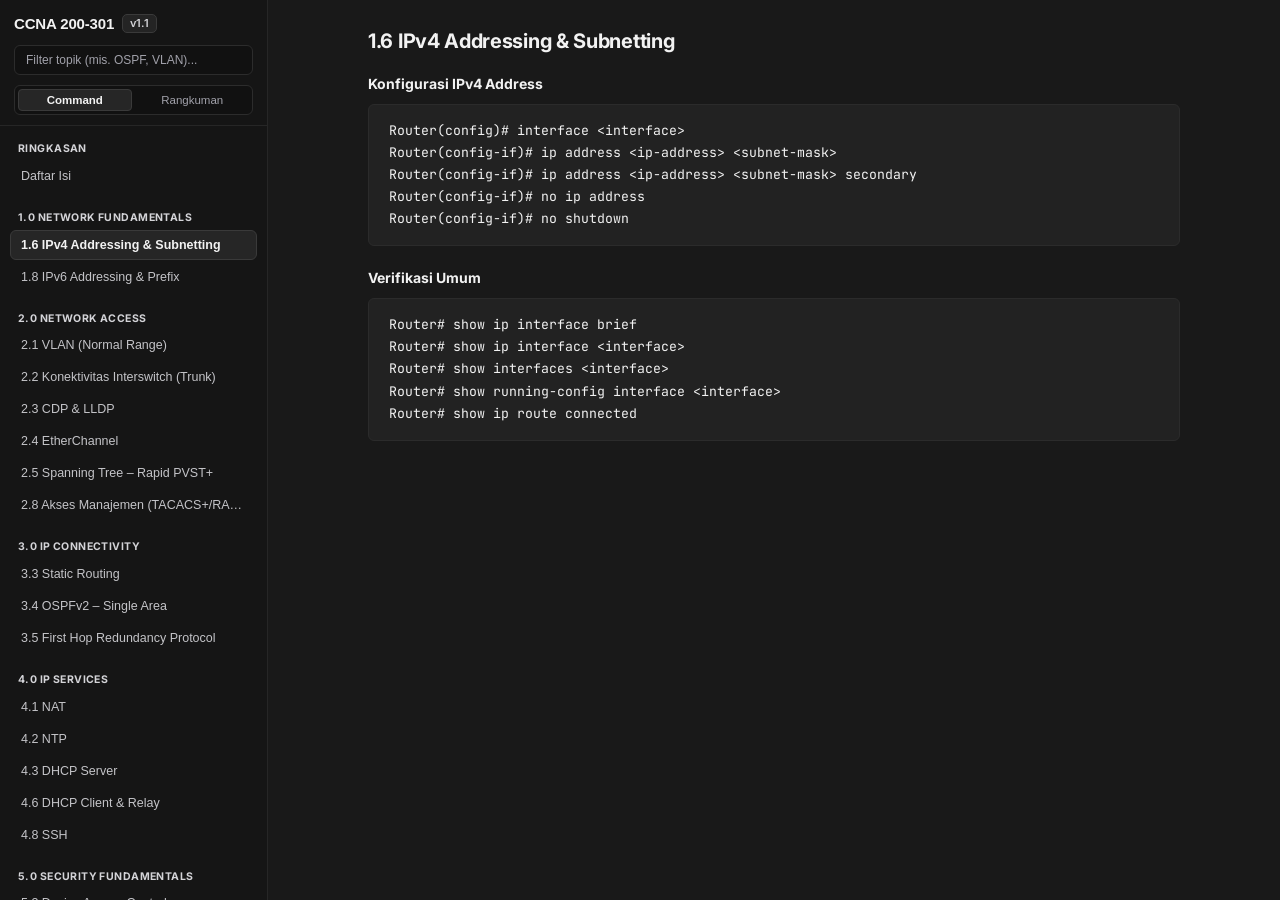
==== commit 7c755828: "push" ====
--- a/index.html
+++ b/index.html
@@ -3,38 +3,678 @@
 <head>
   <meta charset="UTF-8" />
   <meta name="viewport" content="width=device-width, initial-scale=1.0" />
-  <title>CCNA 200-301 v1.1 — Command &amp; Rangkuman Materi</title>
+  <title>1.6 IPv4 Addressing &amp; Subnetting — Command CCNA 200-301 v1.1</title>
+  <meta name="description" content="Dokumentasi lengkap Command CLI Cisco IOS dan Rangkuman Materi CCNA 200-301 v1.1 Bahasa Indonesia mencakup Network Fundamentals, Network Access, IP Connectivity, IP Services, Security Fundamentals, dan Automation." />
+  <meta name="keywords" content="CCNA 200-301 v1.1, Cisco IOS Command, Rangkuman Materi CCNA, Network Fundamentals, Network Access, IP Connectivity, IP Services, Security Fundamentals, Automation, Subnetting, VLAN, OSPF, ACL, NAT" />
+  <meta name="author" content="CCNA 200-301 v1.1 Study Guide" />
+  <meta name="robots" content="index, follow" />
+  <meta name="theme-color" content="#191919" />
+  <meta property="og:type" content="website" />
+  <meta property="og:locale" content="id_ID" />
+  <meta property="og:title" content="CCNA 200-301 v1.1 — Command &amp; Rangkuman Materi" />
+  <meta property="og:description" content="Referensi cepat Command CLI Cisco IOS (20 sub-bab) dan Rangkuman Materi CCNA 200-301 v1.1 (53 sub-bab) dalam Bahasa Indonesia." />
+  <meta name="twitter:card" content="summary" />
+  <meta name="twitter:title" content="CCNA 200-301 v1.1 — Command &amp; Rangkuman Materi" />
+  <meta name="twitter:description" content="Referensi cepat Command CLI Cisco IOS dan Rangkuman Materi CCNA 200-301 v1.1 Bahasa Indonesia." />
+  <script type="application/ld+json">
+  {
+    "@context": "https://schema.org",
+    "@type": "TechArticle",
+    "headline": "CCNA 200-301 v1.1 — Command CLI & Rangkuman Materi",
+    "description": "Dokumentasi lengkap Command CLI Cisco IOS dan Rangkuman Materi CCNA 200-301 v1.1 Bahasa Indonesia mencakup 6 domain ujian resmi.",
+    "inLanguage": "id-ID",
+    "proficiencyLevel": "Beginner to Intermediate"
+  }
+  </script>
   <link rel="preconnect" href="https://fonts.googleapis.com" />
   <link rel="preconnect" href="https://fonts.gstatic.com" crossorigin />
   <link href="https://fonts.googleapis.com/css2?family=Inter:wght@400;500;600;700&family=JetBrains+Mono:wght@400;500;600&display=swap" rel="stylesheet" />
-  <link rel="stylesheet" href="style.css" />
+  <style>
+/* CCNA 200-301 v1.1 Documentation — Dark Mode Only */
+:root {
+  --bg-sidebar: #151515;
+  --bg-main: #191919;
+  --bg-card: #1e1e1e;
+  --bg-table-head: #252525;
+  --bg-code-block: #222222;
+  --bg-inline-code: #2a2a2a;
+  --bg-input: #111111;
+  --bg-active-item: #262626;
+  --bg-hover-item: #1f1f1f;
+  --bg-badge: #242424;
+  --border-sidebar: #262626;
+  --border-subtle: #2b2b2b;
+  --border-active: #3a3a3a;
+  --border-input: #2c2c2c;
+  --text-primary: #f2f2f2;
+  --text-secondary: #d4d4d8;
+  --text-muted: #a1a1aa;
+  --text-sidebar: #c4c4c8;
+  --accent-blue: #60a5fa;
+  --scrollbar-thumb: #3a3a3a;
+  --scrollbar-track: #141414;
+}
+
+* {
+  box-sizing: border-box;
+}
+
+html, body {
+  margin: 0;
+  padding: 0;
+  height: 100%;
+  background-color: var(--bg-main);
+  color: var(--text-primary);
+  font-family: 'Inter', -apple-system, BlinkMacSystemFont, "Segoe UI", Roboto, sans-serif;
+  font-size: 14px;
+  line-height: 1.65;
+  -webkit-font-smoothing: antialiased;
+}
+
+/* Skip Link for Keyboard Accessibility */
+.skip-link {
+  position: absolute;
+  top: -40px;
+  left: 12px;
+  background-color: var(--bg-active-item);
+  color: var(--text-primary);
+  padding: 8px 14px;
+  border-radius: 6px;
+  border: 1px solid var(--accent-blue);
+  font-size: 13px;
+  font-weight: 600;
+  text-decoration: none;
+  z-index: 100;
+  transition: top 0.15s ease;
+}
+
+.skip-link:focus {
+  top: 12px;
+}
+
+button:focus-visible,
+input:focus-visible,
+a:focus-visible {
+  outline: 2px solid var(--accent-blue);
+  outline-offset: 2px;
+}
+
+/* App 2-Column Shell */
+.app-shell {
+  display: flex;
+  height: 100vh;
+  width: 100vw;
+  overflow: hidden;
+  background-color: var(--bg-main);
+}
+
+/* Left Sidebar */
+.sidebar {
+  width: 268px;
+  min-width: 268px;
+  max-width: 268px;
+  height: 100vh;
+  background-color: var(--bg-sidebar);
+  border-right: 1px solid var(--border-sidebar);
+  display: flex;
+  flex-direction: column;
+  user-select: none;
+  z-index: 30;
+}
+
+.sidebar-top {
+  padding: 14px 14px 10px 14px;
+  border-bottom: 1px solid var(--border-sidebar);
+  flex-shrink: 0;
+}
+
+.brand-row {
+  display: flex;
+  align-items: center;
+  justify-content: space-between;
+  gap: 8px;
+  margin-bottom: 12px;
+}
+
+.brand-left {
+  display: flex;
+  align-items: center;
+  gap: 8px;
+}
+
+.brand-title {
+  font-weight: 700;
+  font-size: 15px;
+  color: var(--text-primary);
+  letter-spacing: -0.01em;
+  background: none;
+  border: none;
+  padding: 0;
+  cursor: pointer;
+}
+
+.version-badge {
+  font-size: 11px;
+  font-weight: 600;
+  color: var(--text-secondary);
+  background-color: var(--bg-badge);
+  border: 1px solid var(--border-active);
+  padding: 1px 7px;
+  border-radius: 5px;
+  line-height: 1.4;
+}
+
+/* Filter Input */
+.filter-box {
+  position: relative;
+  margin-bottom: 10px;
+}
+
+.filter-input {
+  width: 100%;
+  background-color: var(--bg-input);
+  border: 1px solid var(--border-input);
+  border-radius: 6px;
+  padding: 7px 26px 7px 11px;
+  font-size: 12px;
+  color: var(--text-primary);
+  outline: none;
+  transition: border-color 0.15s ease;
+}
+
+.filter-input::placeholder {
+  color: var(--text-muted);
+}
+
+.filter-input:focus {
+  border-color: #4b5563;
+}
+
+.filter-clear-btn {
+  position: absolute;
+  right: 7px;
+  top: 50%;
+  transform: translateY(-50%);
+  background: none;
+  border: none;
+  color: var(--text-muted);
+  font-size: 11px;
+  cursor: pointer;
+  padding: 2px 4px;
+  display: none;
+}
+
+.filter-clear-btn.visible {
+  display: block;
+}
+
+/* Mode Switcher (Command on Left, Rangkuman on Right) */
+.doc-mode-switch {
+  display: grid;
+  grid-template-columns: 1fr 1fr;
+  gap: 4px;
+  background-color: var(--bg-input);
+  border: 1px solid var(--border-input);
+  border-radius: 6px;
+  padding: 3px;
+}
+
+.doc-mode-btn {
+  background: transparent;
+  border: 1px solid transparent;
+  border-radius: 4px;
+  color: var(--text-muted);
+  font-size: 11.5px;
+  font-weight: 500;
+  padding: 4px 6px;
+  cursor: pointer;
+  text-align: center;
+  white-space: nowrap;
+  overflow: hidden;
+  text-overflow: ellipsis;
+  transition: all 0.14s ease;
+}
+
+.doc-mode-btn:hover {
+  color: var(--text-primary);
+}
+
+.doc-mode-btn.active {
+  background-color: var(--bg-active-item);
+  border-color: var(--border-active);
+  color: var(--text-primary);
+  font-weight: 600;
+}
+
+/* Sidebar Scrollable Nav */
+.sidebar-nav {
+  flex: 1;
+  overflow-y: auto;
+  padding: 10px 10px 28px 10px;
+}
+
+.nav-section {
+  margin-bottom: 14px;
+}
+
+.nav-group-header {
+  display: flex;
+  align-items: center;
+  justify-content: space-between;
+  gap: 6px;
+  padding: 6px 8px 5px 8px;
+  font-size: 10.5px;
+  font-weight: 700;
+  text-transform: uppercase;
+  letter-spacing: 0.04em;
+  color: var(--text-secondary);
+}
+
+.nav-group-title {
+  line-height: 1.3;
+}
+
+.nav-item-btn {
+  width: 100%;
+  display: block;
+  text-align: left;
+  background: transparent;
+  border: 1px solid transparent;
+  border-radius: 6px;
+  padding: 7px 10px;
+  margin-bottom: 2px;
+  font-size: 12.5px;
+  font-weight: 400;
+  color: var(--text-sidebar);
+  cursor: pointer;
+  white-space: nowrap;
+  overflow: hidden;
+  text-overflow: ellipsis;
+  transition: background-color 0.12s ease, color 0.12s ease, border-color 0.12s ease;
+}
+
+.nav-item-btn:hover {
+  background-color: var(--bg-hover-item);
+  color: var(--text-primary);
+}
+
+.nav-item-btn.active {
+  background-color: var(--bg-active-item);
+  border-color: var(--border-active);
+  color: var(--text-primary);
+  font-weight: 600;
+}
+
+/* Right Main Content Area */
+.main-area {
+  flex: 1;
+  height: 100vh;
+  overflow-y: auto;
+  background-color: var(--bg-main);
+  position: relative;
+}
+
+.content-container {
+  max-width: 900px;
+  margin: 0 auto;
+  padding: 28px 44px 80px 44px;
+}
+
+/* Mobile Header Bar (only on small screens) */
+.mobile-bar {
+  display: none;
+  align-items: center;
+  justify-content: space-between;
+  padding: 10px 16px;
+  background-color: var(--bg-sidebar);
+  border-bottom: 1px solid var(--border-sidebar);
+  position: sticky;
+  top: 0;
+  z-index: 20;
+}
+
+.mobile-menu-btn {
+  background: var(--bg-active-item);
+  border: 1px solid var(--border-active);
+  color: var(--text-primary);
+  border-radius: 6px;
+  padding: 5px 10px;
+  font-size: 12.5px;
+  font-weight: 600;
+  cursor: pointer;
+}
+
+.mobile-backdrop {
+  display: none;
+  position: fixed;
+  inset: 0;
+  background: rgba(0, 0, 0, 0.6);
+  z-index: 25;
+}
+
+@media (max-width: 820px) {
+  .sidebar {
+    position: fixed;
+    left: 0;
+    top: 0;
+    bottom: 0;
+    transform: translateX(-102%);
+    transition: transform 0.2s ease;
+  }
+  .sidebar.open {
+    transform: translateX(0);
+  }
+  .mobile-backdrop.open {
+    display: block;
+  }
+  .mobile-bar {
+    display: flex;
+  }
+  .content-container {
+    padding: 20px 18px 64px 18px;
+  }
+}
+
+/* Typography & Elements in Main Area */
+.section-block {
+  margin-bottom: 38px;
+}
+
+.section-heading-row {
+  display: flex;
+  align-items: center;
+  justify-content: space-between;
+  gap: 12px;
+  margin: 0 0 16px 0;
+}
+
+.section-title {
+  font-size: 20px;
+  font-weight: 700;
+  color: var(--text-primary);
+  margin: 0;
+  letter-spacing: -0.015em;
+  line-height: 1.3;
+}
+
+.sub-label,
+.content-container h2,
+.content-container h3,
+.content-container h4 {
+  font-size: 14px;
+  font-weight: 700;
+  color: var(--text-primary);
+  margin: 20px 0 10px 0;
+  line-height: 1.4;
+}
+
+.content-container p {
+  margin: 10px 0;
+  color: var(--text-secondary);
+  font-size: 13.8px;
+  line-height: 1.68;
+}
+
+.content-container ul, .content-container ol {
+  margin: 10px 0 16px 0;
+  padding-left: 20px;
+  color: var(--text-secondary);
+  font-size: 13.8px;
+}
+
+.content-container li {
+  margin-bottom: 7px;
+  line-height: 1.65;
+}
+
+.content-container li > ul, .content-container li > ol {
+  margin-top: 5px;
+  margin-bottom: 5px;
+}
+
+.content-container strong {
+  color: var(--text-primary);
+  font-weight: 700;
+}
+
+.content-container em {
+  font-style: italic;
+}
+
+/* Inline Code */
+.content-container :not(pre) > code {
+  font-family: 'JetBrains Mono', ui-monospace, SFMono-Regular, Menlo, Monaco, Consolas, monospace;
+  font-size: 12.2px;
+  background-color: var(--bg-inline-code);
+  color: var(--text-primary);
+  padding: 2px 6px;
+  border-radius: 4px;
+}
+
+/* Tables */
+.table-wrap {
+  margin: 14px 0 20px 0;
+  border: 1px solid var(--border-subtle);
+  border-radius: 8px;
+  background-color: var(--bg-card);
+  overflow-x: auto;
+}
+
+.doc-table {
+  width: 100%;
+  border-collapse: collapse;
+  text-align: left;
+  font-size: 13.2px;
+}
+
+.doc-table thead th {
+  background-color: var(--bg-table-head);
+  color: var(--text-primary);
+  font-weight: 700;
+  padding: 11px 16px;
+  border-bottom: 1px solid var(--border-subtle);
+}
+
+.doc-table tbody td {
+  padding: 11px 16px;
+  border-bottom: 1px solid var(--border-subtle);
+  color: var(--text-secondary);
+  vertical-align: top;
+  line-height: 1.55;
+}
+
+.doc-table tbody tr:last-child td {
+  border-bottom: none;
+}
+
+.doc-table tbody td:first-child {
+  color: var(--text-primary);
+}
+
+/* Code Blocks */
+.code-box {
+  position: relative;
+  margin: 10px 0 22px 0;
+  background-color: var(--bg-code-block);
+  border: 1px solid var(--border-subtle);
+  border-radius: 6px;
+  padding: 15px 20px;
+}
+
+.code-box pre {
+  margin: 0;
+  overflow-x: auto;
+  font-family: 'JetBrains Mono', ui-monospace, SFMono-Regular, Menlo, Monaco, Consolas, monospace;
+  font-size: 13.2px;
+  line-height: 1.68;
+  color: var(--text-primary);
+}
+
+.code-box code {
+  font-family: inherit;
+  background: none;
+  padding: 0;
+  color: inherit;
+}
+
+.copy-code-btn {
+  position: absolute;
+  top: 8px;
+  right: 8px;
+  background-color: var(--bg-active-item);
+  border: 1px solid var(--border-active);
+  color: var(--text-secondary);
+  border-radius: 4px;
+  padding: 3px 8px;
+  font-size: 11px;
+  font-family: inherit;
+  cursor: pointer;
+  opacity: 0;
+  transition: opacity 0.15s ease, color 0.15s ease;
+}
+
+.code-box:hover .copy-code-btn,
+.copy-code-btn:focus-visible {
+  opacity: 1;
+}
+
+.copy-code-btn:hover {
+  color: var(--text-primary);
+}
+
+/* Blockquote / Focus Note */
+.content-container blockquote {
+  margin: 16px 0;
+  padding: 11px 16px;
+  border-left: 3px solid var(--border-active);
+  background-color: var(--bg-card);
+  border-radius: 0 6px 6px 0;
+  color: var(--text-secondary);
+}
+
+.content-container blockquote p {
+  margin: 0;
+}
+
+/* Daftar Isi (TOC) Grid View */
+.toc-header-box {
+  margin-bottom: 24px;
+  padding-bottom: 16px;
+  border-bottom: 1px solid var(--border-subtle);
+}
+
+.toc-header-title {
+  font-size: 22px;
+  font-weight: 700;
+  color: var(--text-primary);
+  margin: 0 0 6px 0;
+}
+
+.toc-header-desc {
+  font-size: 13.5px;
+  color: var(--text-muted);
+  margin: 0;
+}
+
+.toc-domain-card {
+  background-color: var(--bg-card);
+  border: 1px solid var(--border-subtle);
+  border-radius: 8px;
+  padding: 16px 20px;
+  margin-bottom: 16px;
+}
+
+.toc-domain-head {
+  display: flex;
+  align-items: center;
+  justify-content: space-between;
+  margin-bottom: 10px;
+  padding-bottom: 8px;
+  border-bottom: 1px solid var(--border-subtle);
+}
+
+.toc-domain-name {
+  font-size: 13px;
+  font-weight: 700;
+  text-transform: uppercase;
+  letter-spacing: 0.03em;
+  color: var(--text-primary);
+  margin: 0;
+}
+
+.toc-links-grid {
+  display: grid;
+  grid-template-columns: repeat(auto-fill, minmax(250px, 1fr));
+  gap: 6px 14px;
+}
+
+.toc-jump-btn {
+  background: none;
+  border: 1px solid transparent;
+  border-radius: 5px;
+  padding: 6px 8px;
+  text-align: left;
+  font-size: 13px;
+  color: var(--text-secondary);
+  cursor: pointer;
+  display: flex;
+  align-items: center;
+  justify-content: space-between;
+  gap: 8px;
+  transition: background-color 0.12s ease, color 0.12s ease;
+}
+
+.toc-jump-btn:hover {
+  background-color: var(--bg-hover-item);
+  color: var(--text-primary);
+  border-color: var(--border-subtle);
+}
+
+/* Custom Scrollbars */
+::-webkit-scrollbar {
+  width: 6px;
+  height: 6px;
+}
+
+::-webkit-scrollbar-track {
+  background: var(--scrollbar-track);
+}
+
+::-webkit-scrollbar-thumb {
+  background: var(--scrollbar-thumb);
+  border-radius: 3px;
+}
+
+</style>
 </head>
 <body>
+  <a href="#mainScrollArea" class="skip-link">Lewati ke konten utama</a>
   <div class="app-shell">
     <!-- Left Sidebar -->
     <aside class="sidebar" id="sidebar" aria-label="Navigasi Topik CCNA">
       <div class="sidebar-top">
         <div class="brand-row">
           <div class="brand-left">
-            <button type="button" class="brand-title" id="brandHomeBtn">CCNA 200-301</button>
+            <button type="button" class="brand-title" id="brandHomeBtn" aria-label="Kembali ke Daftar Isi CCNA 200-301">CCNA 200-301</button>
             <span class="version-badge">v1.1</span>
           </div>
         </div>
 
-        <div class="filter-box">
+        <div class="filter-box" role="search" aria-label="Filter topik CCNA">
           <input
-            type="text"
+            type="search"
             id="filterInput"
             class="filter-input"
+            aria-label="Filter topik CCNA"
             placeholder="Filter topik (mis. OSPF, VLAN)..."
             autocomplete="off"
           />
-          <button type="button" id="filterClearBtn" class="filter-clear-btn" title="Bersihkan filter">✕</button>
+          <button type="button" id="filterClearBtn" class="filter-clear-btn" aria-label="Bersihkan filter" title="Bersihkan filter">✕</button>
         </div>
 
-        <div class="doc-mode-switch" role="tablist" aria-label="Pilih Dokumen">
-          <button type="button" class="doc-mode-btn active" data-doc-mode="command">Command</button>
-          <button type="button" class="doc-mode-btn" data-doc-mode="rangkuman">Rangkuman</button>
+        <div class="doc-mode-switch" role="group" aria-label="Pilih Dokumen">
+          <button type="button" class="doc-mode-btn active" data-doc-mode="command" aria-pressed="true">Command</button>
+          <button type="button" class="doc-mode-btn" data-doc-mode="rangkuman" aria-pressed="false">Rangkuman</button>
         </div>
       </div>
 
@@ -50,9 +690,8 @@
         <div class="nav-section">
           <div class="nav-group-header">
             <span class="nav-group-title">1.0 NETWORK FUNDAMENTALS</span>
-            <span class="nav-group-counter">0/2</span>
           </div>
-          <button type="button" class="nav-item-btn active" data-select-id="cs-1-6-ipv4-addressing-subnetting" title="1.6 IPv4 Addressing & Subnetting">
+          <button type="button" class="nav-item-btn active" data-select-id="cs-1-6-ipv4-addressing-subnetting" title="1.6 IPv4 Addressing & Subnetting" aria-current="page">
             1.6 IPv4 Addressing & Subnetting
           </button>
           <button type="button" class="nav-item-btn" data-select-id="cs-1-8-ipv6-addressing-prefix" title="1.8 IPv6 Addressing & Prefix">
@@ -62,7 +701,6 @@
         <div class="nav-section">
           <div class="nav-group-header">
             <span class="nav-group-title">2.0 NETWORK ACCESS</span>
-            <span class="nav-group-counter">0/6</span>
           </div>
           <button type="button" class="nav-item-btn" data-select-id="cs-2-1-vlan-normal-range" title="2.1 VLAN (Normal Range)">
             2.1 VLAN (Normal Range)
@@ -86,7 +724,6 @@
         <div class="nav-section">
           <div class="nav-group-header">
             <span class="nav-group-title">3.0 IP CONNECTIVITY</span>
-            <span class="nav-group-counter">0/3</span>
           </div>
           <button type="button" class="nav-item-btn" data-select-id="cs-3-3-static-routing" title="3.3 Static Routing">
             3.3 Static Routing
@@ -101,7 +738,6 @@
         <div class="nav-section">
           <div class="nav-group-header">
             <span class="nav-group-title">4.0 IP SERVICES</span>
-            <span class="nav-group-counter">0/5</span>
           </div>
           <button type="button" class="nav-item-btn" data-select-id="cs-4-1-nat" title="4.1 NAT">
             4.1 NAT
@@ -122,7 +758,6 @@
         <div class="nav-section">
           <div class="nav-group-header">
             <span class="nav-group-title">5.0 SECURITY FUNDAMENTALS</span>
-            <span class="nav-group-counter">0/4</span>
           </div>
           <button type="button" class="nav-item-btn" data-select-id="cs-5-3-device-access-control" title="5.3 Device Access Control">
             5.3 Device Access Control
@@ -140,12 +775,12 @@
       </nav>
     </aside>
 
-    <div class="mobile-backdrop" id="mobileBackdrop"></div>
+    <div class="mobile-backdrop" id="mobileBackdrop" aria-hidden="true"></div>
 
     <!-- Right Main Content Area -->
-    <main class="main-area" id="mainScrollArea">
+    <main class="main-area" id="mainScrollArea" tabindex="-1">
       <div class="mobile-bar">
-        <button type="button" class="mobile-menu-btn" id="mobileMenuBtn">☰ Daftar Topik</button>
+        <button type="button" class="mobile-menu-btn" id="mobileMenuBtn" aria-label="Buka daftar topik" aria-expanded="false" aria-controls="sidebar">☰ Daftar Topik</button>
         <span style="font-weight:700;font-size:13.5px;">CCNA 200-301 v1.1</span>
       </div>
 
@@ -153,42 +788,1690 @@
         <article class="section-block" id="cs-1-6-ipv4-addressing-subnetting">
           <div class="section-heading-row">
             <h1 class="section-title">1.6 IPv4 Addressing & Subnetting</h1>
-            <button type="button" class="read-toggle-btn" data-toggle-done="cs-1-6-ipv4-addressing-subnetting">
-              Tandai Selesai
-            </button>
           </div>
-          <h4 class="sub-label">Konfigurasi IPv4 Address</h4>
+          <h2 class="sub-label">Konfigurasi IPv4 Address</h2>
 <div class="code-box" id="cs-1-6-ipv4-addressing-subnetting-code-1"><button type="button" class="copy-code-btn" data-code="Router(config)# interface &lt;interface&gt;
 Router(config-if)# ip address &lt;ip-address&gt; &lt;subnet-mask&gt;
 Router(config-if)# ip address &lt;ip-address&gt; &lt;subnet-mask&gt; secondary
 Router(config-if)# no ip address
-Router(config-if)# no shutdown" title="Salin perintah">Salin</button><pre><code>Router(config)# interface &lt;interface&gt;
+Router(config-if)# no shutdown" aria-label="Salin perintah ke clipboard" title="Salin perintah">Salin</button><pre><code>Router(config)# interface &lt;interface&gt;
 Router(config-if)# ip address &lt;ip-address&gt; &lt;subnet-mask&gt;
 Router(config-if)# ip address &lt;ip-address&gt; &lt;subnet-mask&gt; secondary
 Router(config-if)# no ip address
 Router(config-if)# no shutdown</code></pre></div>
-<h4 class="sub-label">Verifikasi Umum</h4>
+<h2 class="sub-label">Verifikasi Umum</h2>
 <div class="code-box" id="cs-1-6-ipv4-addressing-subnetting-code-2"><button type="button" class="copy-code-btn" data-code="Router# show ip interface brief
 Router# show ip interface &lt;interface&gt;
 Router# show interfaces &lt;interface&gt;
 Router# show running-config interface &lt;interface&gt;
-Router# show ip route connected" title="Salin perintah">Salin</button><pre><code>Router# show ip interface brief
+Router# show ip route connected" aria-label="Salin perintah ke clipboard" title="Salin perintah">Salin</button><pre><code>Router# show ip interface brief
 Router# show ip interface &lt;interface&gt;
 Router# show interfaces &lt;interface&gt;
 Router# show running-config interface &lt;interface&gt;
 Router# show ip route connected</code></pre></div>
-          <div class="subbab-pager">
-            <div></div>
-          <button type="button" class="pager-btn next" data-select-id="cs-1-8-ipv6-addressing-prefix">
-            <span class="pager-dir">Sub-bab Berikutnya →</span>
-            <span class="pager-title">1.8 IPv6 Addressing & Prefix</span>
-          </button>
-          </div>
         </article>
       </div>
     </main>
   </div>
 
-  <script src="script.js"></script>
+  <script>
+/* ==========================================================================
+ * DATA MATERI CCNA 200-301 v1.1
+ * - window.CCNA_DATA.command   : 20 Sub-bab Command CLI (5 Domain)
+ * - window.CCNA_DATA.rangkuman : 53 Sub-bab Rangkuman Materi (6 Domain)
+ * ========================================================================== */
+window.CCNA_DATA = {
+  "command": {
+    "domains": [
+      {
+        "id": "cs-dom-1-0-network-fundamentals",
+        "num": "1.0",
+        "title": "1.0 NETWORK FUNDAMENTALS",
+        "name": "Network Fundamentals",
+        "weight": "20%",
+        "items": [
+          {
+            "id": "cs-1-6-ipv4-addressing-subnetting",
+            "title": "1.6 IPv4 Addressing & Subnetting",
+            "heading": "1.6 IPv4 Addressing & Subnetting"
+          },
+          {
+            "id": "cs-1-8-ipv6-addressing-prefix",
+            "title": "1.8 IPv6 Addressing & Prefix",
+            "heading": "1.8 IPv6 Addressing & Prefix"
+          }
+        ]
+      },
+      {
+        "id": "cs-dom-2-0-network-access",
+        "num": "2.0",
+        "title": "2.0 NETWORK ACCESS",
+        "name": "Network Access",
+        "weight": "20%",
+        "items": [
+          {
+            "id": "cs-2-1-vlan-normal-range",
+            "title": "2.1 VLAN (Normal Range)",
+            "heading": "2.1 VLAN (Normal Range)"
+          },
+          {
+            "id": "cs-2-2-konektivitas-interswitch-trunk",
+            "title": "2.2 Konektivitas Interswitch (Trunk)",
+            "heading": "2.2 Konektivitas Interswitch (Trunk)"
+          },
+          {
+            "id": "cs-2-3-cdp-lldp",
+            "title": "2.3 CDP & LLDP",
+            "heading": "2.3 CDP & LLDP"
+          },
+          {
+            "id": "cs-2-4-etherchannel",
+            "title": "2.4 EtherChannel",
+            "heading": "2.4 EtherChannel"
+          },
+          {
+            "id": "cs-2-5-spanning-tree-rapid-pvst",
+            "title": "2.5 Spanning Tree – Rapid PVST+",
+            "heading": "2.5 Spanning Tree – Rapid PVST+"
+          },
+          {
+            "id": "cs-2-8-akses-manajemen-tacacs-radius",
+            "title": "2.8 Akses Manajemen (TACACS+/RADIUS)",
+            "heading": "2.8 Akses Manajemen Perangkat — TACACS+/RADIUS"
+          }
+        ]
+      },
+      {
+        "id": "cs-dom-3-0-ip-connectivity",
+        "num": "3.0",
+        "title": "3.0 IP CONNECTIVITY",
+        "name": "IP Connectivity",
+        "weight": "25%",
+        "items": [
+          {
+            "id": "cs-3-3-static-routing",
+            "title": "3.3 Static Routing",
+            "heading": "3.3 Static Routing"
+          },
+          {
+            "id": "cs-3-4-ospfv2-single-area",
+            "title": "3.4 OSPFv2 – Single Area",
+            "heading": "3.4 OSPFv2 – Single Area"
+          },
+          {
+            "id": "cs-3-5-first-hop-redundancy-protocol",
+            "title": "3.5 First Hop Redundancy Protocol",
+            "heading": "3.5 First Hop Redundancy Protocol"
+          }
+        ]
+      },
+      {
+        "id": "cs-dom-4-0-ip-services",
+        "num": "4.0",
+        "title": "4.0 IP SERVICES",
+        "name": "IP Services",
+        "weight": "10%",
+        "items": [
+          {
+            "id": "cs-4-1-nat",
+            "title": "4.1 NAT",
+            "heading": "4.1 NAT"
+          },
+          {
+            "id": "cs-4-2-ntp",
+            "title": "4.2 NTP",
+            "heading": "4.2 NTP"
+          },
+          {
+            "id": "cs-4-3-dhcp-server",
+            "title": "4.3 DHCP Server",
+            "heading": "4.3 DHCP Server"
+          },
+          {
+            "id": "cs-4-6-dhcp-client-relay",
+            "title": "4.6 DHCP Client & Relay",
+            "heading": "4.6 DHCP Client & Relay"
+          },
+          {
+            "id": "cs-4-8-ssh",
+            "title": "4.8 SSH",
+            "heading": "4.8 SSH"
+          }
+        ]
+      },
+      {
+        "id": "cs-dom-5-0-security-fundamentals",
+        "num": "5.0",
+        "title": "5.0 SECURITY FUNDAMENTALS",
+        "name": "Security Fundamentals",
+        "weight": "15%",
+        "items": [
+          {
+            "id": "cs-5-3-device-access-control",
+            "title": "5.3 Device Access Control",
+            "heading": "5.3 Device Access Control"
+          },
+          {
+            "id": "cs-5-6-access-control-list",
+            "title": "5.6 Access Control List",
+            "heading": "5.6 Access Control List"
+          },
+          {
+            "id": "cs-5-7-layer-2-security",
+            "title": "5.7 Layer 2 Security",
+            "heading": "5.7 Layer 2 Security"
+          },
+          {
+            "id": "cs-5-8-aaa-tacacs-radius",
+            "title": "5.8 AAA (TACACS+ & RADIUS)",
+            "heading": "5.8 AAA (Authentication, Authorization, Accounting) — TACACS+/RADIUS"
+          }
+        ]
+      }
+    ],
+    "sections": [
+      {
+        "id": "cs-1-6-ipv4-addressing-subnetting",
+        "domainId": "cs-dom-1-0-network-fundamentals",
+        "domainNum": "1.0",
+        "domainTitle": "1.0 NETWORK FUNDAMENTALS",
+        "title": "1.6 IPv4 Addressing & Subnetting",
+        "sidebarTitle": "1.6 IPv4 Addressing & Subnetting",
+        "html": "<h2 class=\"sub-label\">Konfigurasi IPv4 Address<\/h2>\n<div class=\"code-box\" id=\"cs-1-6-ipv4-addressing-subnetting-code-1\"><button type=\"button\" class=\"copy-code-btn\" data-code=\"Router(config)# interface &lt;interface&gt;\nRouter(config-if)# ip address &lt;ip-address&gt; &lt;subnet-mask&gt;\nRouter(config-if)# ip address &lt;ip-address&gt; &lt;subnet-mask&gt; secondary\nRouter(config-if)# no ip address\nRouter(config-if)# no shutdown\" aria-label=\"Salin perintah ke clipboard\" title=\"Salin perintah\">Salin<\/button><pre><code>Router(config)# interface &lt;interface&gt;\nRouter(config-if)# ip address &lt;ip-address&gt; &lt;subnet-mask&gt;\nRouter(config-if)# ip address &lt;ip-address&gt; &lt;subnet-mask&gt; secondary\nRouter(config-if)# no ip address\nRouter(config-if)# no shutdown<\/code><\/pre><\/div>\n<h2 class=\"sub-label\">Verifikasi Umum<\/h2>\n<div class=\"code-box\" id=\"cs-1-6-ipv4-addressing-subnetting-code-2\"><button type=\"button\" class=\"copy-code-btn\" data-code=\"Router# show ip interface brief\nRouter# show ip interface &lt;interface&gt;\nRouter# show interfaces &lt;interface&gt;\nRouter# show running-config interface &lt;interface&gt;\nRouter# show ip route connected\" aria-label=\"Salin perintah ke clipboard\" title=\"Salin perintah\">Salin<\/button><pre><code>Router# show ip interface brief\nRouter# show ip interface &lt;interface&gt;\nRouter# show interfaces &lt;interface&gt;\nRouter# show running-config interface &lt;interface&gt;\nRouter# show ip route connected<\/code><\/pre><\/div>",
+        "focusHtml": "",
+        "rawMd": "### 1.6 IPv4 Addressing & Subnetting\n\n**Konfigurasi IPv4 Address**\n```\nRouter(config)# interface <interface>\nRouter(config-if)# ip address <ip-address> <subnet-mask>\nRouter(config-if)# ip address <ip-address> <subnet-mask> secondary\nRouter(config-if)# no ip address\nRouter(config-if)# no shutdown\n```\n\n**Verifikasi Umum**\n```\nRouter# show ip interface brief\nRouter# show ip interface <interface>\nRouter# show interfaces <interface>\nRouter# show running-config interface <interface>\nRouter# show ip route connected\n```",
+        "searchText": "1.6 ipv4 addressing & subnetting 1.6 ipv4 addressing & subnetting **konfigurasi ipv4 address**\n```\nrouter(config)# interface <interface>\nrouter(config-if)# ip address <ip-address> <subnet-mask>\nrouter(config-if)# ip address <ip-address> <subnet-mask> secondary\nrouter(config-if)# no ip address\nrouter(config-if)# no shutdown\n```\n\n**verifikasi umum**\n```\nrouter# show ip interface brief\nrouter# show ip interface <interface>\nrouter# show interfaces <interface>\nrouter# show running-config interface <interface>\nrouter# show ip route connected\n```"
+      },
+      {
+        "id": "cs-1-8-ipv6-addressing-prefix",
+        "domainId": "cs-dom-1-0-network-fundamentals",
+        "domainNum": "1.0",
+        "domainTitle": "1.0 NETWORK FUNDAMENTALS",
+        "title": "1.8 IPv6 Addressing & Prefix",
+        "sidebarTitle": "1.8 IPv6 Addressing & Prefix",
+        "html": "<h2 class=\"sub-label\">Mengaktifkan IPv6 Routing<\/h2>\n<div class=\"code-box\" id=\"cs-1-8-ipv6-addressing-prefix-code-1\"><button type=\"button\" class=\"copy-code-btn\" data-code=\"Router(config)# ipv6 unicast-routing\" aria-label=\"Salin perintah ke clipboard\" title=\"Salin perintah\">Salin<\/button><pre><code>Router(config)# ipv6 unicast-routing<\/code><\/pre><\/div>\n<h2 class=\"sub-label\">Konfigurasi IPv6 Address<\/h2>\n<div class=\"code-box\" id=\"cs-1-8-ipv6-addressing-prefix-code-2\"><button type=\"button\" class=\"copy-code-btn\" data-code=\"Router(config-if)# ipv6 address &lt;ipv6-address&gt;/&lt;prefix-length&gt;\nRouter(config-if)# ipv6 address &lt;prefix&gt;/&lt;prefix-length&gt; eui-64\nRouter(config-if)# ipv6 address autoconfig\nRouter(config-if)# ipv6 enable\nRouter(config-if)# no ipv6 address &lt;ipv6-address&gt;/&lt;prefix-length&gt;\" aria-label=\"Salin perintah ke clipboard\" title=\"Salin perintah\">Salin<\/button><pre><code>Router(config-if)# ipv6 address &lt;ipv6-address&gt;/&lt;prefix-length&gt;\nRouter(config-if)# ipv6 address &lt;prefix&gt;/&lt;prefix-length&gt; eui-64\nRouter(config-if)# ipv6 address autoconfig\nRouter(config-if)# ipv6 enable\nRouter(config-if)# no ipv6 address &lt;ipv6-address&gt;/&lt;prefix-length&gt;<\/code><\/pre><\/div>\n<h2 class=\"sub-label\">Link-Local Address<\/h2>\n<div class=\"code-box\" id=\"cs-1-8-ipv6-addressing-prefix-code-3\"><button type=\"button\" class=\"copy-code-btn\" data-code=\"Router(config-if)# ipv6 address &lt;link-local-address&gt; link-local\" aria-label=\"Salin perintah ke clipboard\" title=\"Salin perintah\">Salin<\/button><pre><code>Router(config-if)# ipv6 address &lt;link-local-address&gt; link-local<\/code><\/pre><\/div>\n<h2 class=\"sub-label\">Verifikasi Umum<\/h2>\n<div class=\"code-box\" id=\"cs-1-8-ipv6-addressing-prefix-code-4\"><button type=\"button\" class=\"copy-code-btn\" data-code=\"Router# show ipv6 interface brief\nRouter# show ipv6 interface &lt;interface&gt;\nRouter# show ipv6 route connected\nRouter# show running-config interface &lt;interface&gt;\" aria-label=\"Salin perintah ke clipboard\" title=\"Salin perintah\">Salin<\/button><pre><code>Router# show ipv6 interface brief\nRouter# show ipv6 interface &lt;interface&gt;\nRouter# show ipv6 route connected\nRouter# show running-config interface &lt;interface&gt;<\/code><\/pre><\/div>",
+        "focusHtml": "",
+        "rawMd": "### 1.8 IPv6 Addressing & Prefix\n\n**Mengaktifkan IPv6 Routing**\n```\nRouter(config)# ipv6 unicast-routing\n```\n\n**Konfigurasi IPv6 Address**\n```\nRouter(config-if)# ipv6 address <ipv6-address>/<prefix-length>\nRouter(config-if)# ipv6 address <prefix>/<prefix-length> eui-64\nRouter(config-if)# ipv6 address autoconfig\nRouter(config-if)# ipv6 enable\nRouter(config-if)# no ipv6 address <ipv6-address>/<prefix-length>\n```\n\n**Link-Local Address**\n```\nRouter(config-if)# ipv6 address <link-local-address> link-local\n```\n\n**Verifikasi Umum**\n```\nRouter# show ipv6 interface brief\nRouter# show ipv6 interface <interface>\nRouter# show ipv6 route connected\nRouter# show running-config interface <interface>\n```",
+        "searchText": "1.8 ipv6 addressing & prefix 1.8 ipv6 addressing & prefix **mengaktifkan ipv6 routing**\n```\nrouter(config)# ipv6 unicast-routing\n```\n\n**konfigurasi ipv6 address**\n```\nrouter(config-if)# ipv6 address <ipv6-address>/<prefix-length>\nrouter(config-if)# ipv6 address <prefix>/<prefix-length> eui-64\nrouter(config-if)# ipv6 address autoconfig\nrouter(config-if)# ipv6 enable\nrouter(config-if)# no ipv6 address <ipv6-address>/<prefix-length>\n```\n\n**link-local address**\n```\nrouter(config-if)# ipv6 address <link-local-address> link-local\n```\n\n**verifikasi umum**\n```\nrouter# show ipv6 interface brief\nrouter# show ipv6 interface <interface>\nrouter# show ipv6 route connected\nrouter# show running-config interface <interface>\n```"
+      },
+      {
+        "id": "cs-2-1-vlan-normal-range",
+        "domainId": "cs-dom-2-0-network-access",
+        "domainNum": "2.0",
+        "domainTitle": "2.0 NETWORK ACCESS",
+        "title": "2.1 VLAN (Normal Range)",
+        "sidebarTitle": "2.1 VLAN (Normal Range)",
+        "html": "<h2 class=\"sub-label\">Konfigurasi Dasar VLAN<\/h2>\n<div class=\"code-box\" id=\"cs-2-1-vlan-normal-range-code-1\"><button type=\"button\" class=\"copy-code-btn\" data-code=\"Switch(config)# vlan &lt;vlan-id&gt;\nSwitch(config-vlan)# name &lt;vlan-name&gt;\nSwitch(config)# no vlan &lt;vlan-id&gt;\" aria-label=\"Salin perintah ke clipboard\" title=\"Salin perintah\">Salin<\/button><pre><code>Switch(config)# vlan &lt;vlan-id&gt;\nSwitch(config-vlan)# name &lt;vlan-name&gt;\nSwitch(config)# no vlan &lt;vlan-id&gt;<\/code><\/pre><\/div>\n<h2 class=\"sub-label\">2.1.a — Access Ports (Data and Voice)<\/h2>\n<div class=\"code-box\" id=\"cs-2-1-vlan-normal-range-code-2\"><button type=\"button\" class=\"copy-code-btn\" data-code=\"Switch(config-if)# switchport mode access\nSwitch(config-if)# switchport access vlan &lt;vlan-id&gt;\nSwitch(config-if)# switchport voice vlan &lt;vlan-id&gt;\nSwitch(config-if)# switchport nonegotiate\" aria-label=\"Salin perintah ke clipboard\" title=\"Salin perintah\">Salin<\/button><pre><code>Switch(config-if)# switchport mode access\nSwitch(config-if)# switchport access vlan &lt;vlan-id&gt;\nSwitch(config-if)# switchport voice vlan &lt;vlan-id&gt;\nSwitch(config-if)# switchport nonegotiate<\/code><\/pre><\/div>\n<h2 class=\"sub-label\">2.1.b — Default VLAN<\/h2>\n<div class=\"code-box\" id=\"cs-2-1-vlan-normal-range-code-3\"><button type=\"button\" class=\"copy-code-btn\" data-code=\"Switch# show vlan brief\nSwitch(config-if)# switchport access vlan 1\" aria-label=\"Salin perintah ke clipboard\" title=\"Salin perintah\">Salin<\/button><pre><code>Switch# show vlan brief\nSwitch(config-if)# switchport access vlan 1<\/code><\/pre><\/div>\n<h2 class=\"sub-label\">2.1.c — InterVLAN Connectivity<\/h2>\n<p><em>Router-on-a-Stick:<\/em><\/p>\n<div class=\"code-box\" id=\"cs-2-1-vlan-normal-range-code-4\"><button type=\"button\" class=\"copy-code-btn\" data-code=\"Router(config)# interface &lt;interface&gt;.&lt;subinterface&gt;\nRouter(config-subif)# encapsulation dot1Q &lt;vlan-id&gt;\nRouter(config-subif)# ip address &lt;address&gt; &lt;mask&gt;\" aria-label=\"Salin perintah ke clipboard\" title=\"Salin perintah\">Salin<\/button><pre><code>Router(config)# interface &lt;interface&gt;.&lt;subinterface&gt;\nRouter(config-subif)# encapsulation dot1Q &lt;vlan-id&gt;\nRouter(config-subif)# ip address &lt;address&gt; &lt;mask&gt;<\/code><\/pre><\/div>\n<p><em>SVI (Multilayer Switch):<\/em><\/p>\n<div class=\"code-box\" id=\"cs-2-1-vlan-normal-range-code-5\"><button type=\"button\" class=\"copy-code-btn\" data-code=\"Switch(config)# ip routing\nSwitch(config)# interface vlan &lt;vlan-id&gt;\nSwitch(config-if)# ip address &lt;address&gt; &lt;mask&gt;\nSwitch(config-if)# no shutdown\" aria-label=\"Salin perintah ke clipboard\" title=\"Salin perintah\">Salin<\/button><pre><code>Switch(config)# ip routing\nSwitch(config)# interface vlan &lt;vlan-id&gt;\nSwitch(config-if)# ip address &lt;address&gt; &lt;mask&gt;\nSwitch(config-if)# no shutdown<\/code><\/pre><\/div>\n<h2 class=\"sub-label\">Verifikasi Umum<\/h2>\n<div class=\"code-box\" id=\"cs-2-1-vlan-normal-range-code-6\"><button type=\"button\" class=\"copy-code-btn\" data-code=\"Switch# show vlan\nSwitch# show vlan id &lt;vlan-id&gt;\nSwitch# show interfaces trunk\nSwitch# show interfaces &lt;interface&gt; switchport\nSwitch# show interfaces status\nSwitch# show mac address-table\nSwitch# show running-config interface &lt;interface&gt;\" aria-label=\"Salin perintah ke clipboard\" title=\"Salin perintah\">Salin<\/button><pre><code>Switch# show vlan\nSwitch# show vlan id &lt;vlan-id&gt;\nSwitch# show interfaces trunk\nSwitch# show interfaces &lt;interface&gt; switchport\nSwitch# show interfaces status\nSwitch# show mac address-table\nSwitch# show running-config interface &lt;interface&gt;<\/code><\/pre><\/div>",
+        "focusHtml": "",
+        "rawMd": "### 2.1 VLAN (Normal Range)\n\n**Konfigurasi Dasar VLAN**\n```\nSwitch(config)# vlan <vlan-id>\nSwitch(config-vlan)# name <vlan-name>\nSwitch(config)# no vlan <vlan-id>\n```\n\n**2.1.a — Access Ports (Data and Voice)**\n```\nSwitch(config-if)# switchport mode access\nSwitch(config-if)# switchport access vlan <vlan-id>\nSwitch(config-if)# switchport voice vlan <vlan-id>\nSwitch(config-if)# switchport nonegotiate\n```\n\n**2.1.b — Default VLAN**\n```\nSwitch# show vlan brief\nSwitch(config-if)# switchport access vlan 1\n```\n\n**2.1.c — InterVLAN Connectivity**\n\n*Router-on-a-Stick:*\n```\nRouter(config)# interface <interface>.<subinterface>\nRouter(config-subif)# encapsulation dot1Q <vlan-id>\nRouter(config-subif)# ip address <address> <mask>\n```\n\n*SVI (Multilayer Switch):*\n```\nSwitch(config)# ip routing\nSwitch(config)# interface vlan <vlan-id>\nSwitch(config-if)# ip address <address> <mask>\nSwitch(config-if)# no shutdown\n```\n\n**Verifikasi Umum**\n```\nSwitch# show vlan\nSwitch# show vlan id <vlan-id>\nSwitch# show interfaces trunk\nSwitch# show interfaces <interface> switchport\nSwitch# show interfaces status\nSwitch# show mac address-table\nSwitch# show running-config interface <interface>\n```",
+        "searchText": "2.1 vlan (normal range) 2.1 vlan (normal range) **konfigurasi dasar vlan**\n```\nswitch(config)# vlan <vlan-id>\nswitch(config-vlan)# name <vlan-name>\nswitch(config)# no vlan <vlan-id>\n```\n\n**2.1.a — access ports (data and voice)**\n```\nswitch(config-if)# switchport mode access\nswitch(config-if)# switchport access vlan <vlan-id>\nswitch(config-if)# switchport voice vlan <vlan-id>\nswitch(config-if)# switchport nonegotiate\n```\n\n**2.1.b — default vlan**\n```\nswitch# show vlan brief\nswitch(config-if)# switchport access vlan 1\n```\n\n**2.1.c — intervlan connectivity**\n\n*router-on-a-stick:*\n```\nrouter(config)# interface <interface>.<subinterface>\nrouter(config-subif)# encapsulation dot1q <vlan-id>\nrouter(config-subif)# ip address <address> <mask>\n```\n\n*svi (multilayer switch):*\n```\nswitch(config)# ip routing\nswitch(config)# interface vlan <vlan-id>\nswitch(config-if)# ip address <address> <mask>\nswitch(config-if)# no shutdown\n```\n\n**verifikasi umum**\n```\nswitch# show vlan\nswitch# show vlan id <vlan-id>\nswitch# show interfaces trunk\nswitch# show interfaces <interface> switchport\nswitch# show interfaces status\nswitch# show mac address-table\nswitch# show running-config interface <interface>\n```"
+      },
+      {
+        "id": "cs-2-2-konektivitas-interswitch-trunk",
+        "domainId": "cs-dom-2-0-network-access",
+        "domainNum": "2.0",
+        "domainTitle": "2.0 NETWORK ACCESS",
+        "title": "2.2 Konektivitas Interswitch (Trunk)",
+        "sidebarTitle": "2.2 Konektivitas Interswitch (Trunk)",
+        "html": "<h2 class=\"sub-label\">2.2.a — Trunk Ports<\/h2>\n<div class=\"code-box\" id=\"cs-2-2-konektivitas-interswitch-trunk-code-1\"><button type=\"button\" class=\"copy-code-btn\" data-code=\"Switch(config-if)# switchport mode trunk\nSwitch(config-if)# switchport trunk allowed vlan &lt;vlan-list&gt;\nSwitch(config-if)# switchport trunk allowed vlan add &lt;vlan-list&gt;\nSwitch(config-if)# switchport trunk allowed vlan remove &lt;vlan-list&gt;\" aria-label=\"Salin perintah ke clipboard\" title=\"Salin perintah\">Salin<\/button><pre><code>Switch(config-if)# switchport mode trunk\nSwitch(config-if)# switchport trunk allowed vlan &lt;vlan-list&gt;\nSwitch(config-if)# switchport trunk allowed vlan add &lt;vlan-list&gt;\nSwitch(config-if)# switchport trunk allowed vlan remove &lt;vlan-list&gt;<\/code><\/pre><\/div>\n<h2 class=\"sub-label\">2.2.b — 802.1Q<\/h2>\n<div class=\"code-box\" id=\"cs-2-2-konektivitas-interswitch-trunk-code-2\"><button type=\"button\" class=\"copy-code-btn\" data-code=\"Switch(config-if)# switchport trunk encapsulation dot1q\" aria-label=\"Salin perintah ke clipboard\" title=\"Salin perintah\">Salin<\/button><pre><code>Switch(config-if)# switchport trunk encapsulation dot1q<\/code><\/pre><\/div>\n<h2 class=\"sub-label\">2.2.c — Native VLAN<\/h2>\n<div class=\"code-box\" id=\"cs-2-2-konektivitas-interswitch-trunk-code-3\"><button type=\"button\" class=\"copy-code-btn\" data-code=\"Switch(config-if)# switchport trunk native vlan &lt;vlan-id&gt;\" aria-label=\"Salin perintah ke clipboard\" title=\"Salin perintah\">Salin<\/button><pre><code>Switch(config-if)# switchport trunk native vlan &lt;vlan-id&gt;<\/code><\/pre><\/div>\n<h2 class=\"sub-label\">Verifikasi Umum<\/h2>\n<div class=\"code-box\" id=\"cs-2-2-konektivitas-interswitch-trunk-code-4\"><button type=\"button\" class=\"copy-code-btn\" data-code=\"Switch# show vlan\nSwitch# show vlan id &lt;vlan-id&gt;\nSwitch# show interfaces trunk\nSwitch# show interfaces &lt;interface&gt; switchport\nSwitch# show interfaces status\nSwitch# show mac address-table\nSwitch# show running-config interface &lt;interface&gt;\" aria-label=\"Salin perintah ke clipboard\" title=\"Salin perintah\">Salin<\/button><pre><code>Switch# show vlan\nSwitch# show vlan id &lt;vlan-id&gt;\nSwitch# show interfaces trunk\nSwitch# show interfaces &lt;interface&gt; switchport\nSwitch# show interfaces status\nSwitch# show mac address-table\nSwitch# show running-config interface &lt;interface&gt;<\/code><\/pre><\/div>",
+        "focusHtml": "",
+        "rawMd": "### 2.2 Konektivitas Interswitch (Trunk)\n\n**2.2.a — Trunk Ports**\n```\nSwitch(config-if)# switchport mode trunk\nSwitch(config-if)# switchport trunk allowed vlan <vlan-list>\nSwitch(config-if)# switchport trunk allowed vlan add <vlan-list>\nSwitch(config-if)# switchport trunk allowed vlan remove <vlan-list>\n```\n\n**2.2.b — 802.1Q**\n```\nSwitch(config-if)# switchport trunk encapsulation dot1q\n```\n\n**2.2.c — Native VLAN**\n```\nSwitch(config-if)# switchport trunk native vlan <vlan-id>\n```\n\n**Verifikasi Umum**\n```\nSwitch# show vlan\nSwitch# show vlan id <vlan-id>\nSwitch# show interfaces trunk\nSwitch# show interfaces <interface> switchport\nSwitch# show interfaces status\nSwitch# show mac address-table\nSwitch# show running-config interface <interface>\n```",
+        "searchText": "2.2 konektivitas interswitch (trunk) 2.2 konektivitas interswitch (trunk) **2.2.a — trunk ports**\n```\nswitch(config-if)# switchport mode trunk\nswitch(config-if)# switchport trunk allowed vlan <vlan-list>\nswitch(config-if)# switchport trunk allowed vlan add <vlan-list>\nswitch(config-if)# switchport trunk allowed vlan remove <vlan-list>\n```\n\n**2.2.b — 802.1q**\n```\nswitch(config-if)# switchport trunk encapsulation dot1q\n```\n\n**2.2.c — native vlan**\n```\nswitch(config-if)# switchport trunk native vlan <vlan-id>\n```\n\n**verifikasi umum**\n```\nswitch# show vlan\nswitch# show vlan id <vlan-id>\nswitch# show interfaces trunk\nswitch# show interfaces <interface> switchport\nswitch# show interfaces status\nswitch# show mac address-table\nswitch# show running-config interface <interface>\n```"
+      },
+      {
+        "id": "cs-2-3-cdp-lldp",
+        "domainId": "cs-dom-2-0-network-access",
+        "domainNum": "2.0",
+        "domainTitle": "2.0 NETWORK ACCESS",
+        "title": "2.3 CDP & LLDP",
+        "sidebarTitle": "2.3 CDP & LLDP",
+        "html": "<h2 class=\"sub-label\">CDP (Cisco Discovery Protocol) — Global<\/h2>\n<div class=\"code-box\" id=\"cs-2-3-cdp-lldp-code-1\"><button type=\"button\" class=\"copy-code-btn\" data-code=\"Switch(config)# cdp run\nSwitch(config)# no cdp run\nSwitch(config)# cdp timer &lt;seconds&gt;\nSwitch(config)# cdp holdtime &lt;seconds&gt;\" aria-label=\"Salin perintah ke clipboard\" title=\"Salin perintah\">Salin<\/button><pre><code>Switch(config)# cdp run\nSwitch(config)# no cdp run\nSwitch(config)# cdp timer &lt;seconds&gt;\nSwitch(config)# cdp holdtime &lt;seconds&gt;<\/code><\/pre><\/div>\n<h2 class=\"sub-label\">CDP — Per Interface<\/h2>\n<div class=\"code-box\" id=\"cs-2-3-cdp-lldp-code-2\"><button type=\"button\" class=\"copy-code-btn\" data-code=\"Switch(config-if)# cdp enable\nSwitch(config-if)# no cdp enable\" aria-label=\"Salin perintah ke clipboard\" title=\"Salin perintah\">Salin<\/button><pre><code>Switch(config-if)# cdp enable\nSwitch(config-if)# no cdp enable<\/code><\/pre><\/div>\n<h2 class=\"sub-label\">CDP — Verifikasi<\/h2>\n<div class=\"code-box\" id=\"cs-2-3-cdp-lldp-code-3\"><button type=\"button\" class=\"copy-code-btn\" data-code=\"Switch# show cdp\nSwitch# show cdp neighbors\nSwitch# show cdp neighbors detail\nSwitch# show cdp interface\nSwitch# show cdp entry *\nSwitch# show cdp entry &lt;device-name&gt;\nSwitch# show cdp traffic\" aria-label=\"Salin perintah ke clipboard\" title=\"Salin perintah\">Salin<\/button><pre><code>Switch# show cdp\nSwitch# show cdp neighbors\nSwitch# show cdp neighbors detail\nSwitch# show cdp interface\nSwitch# show cdp entry *\nSwitch# show cdp entry &lt;device-name&gt;\nSwitch# show cdp traffic<\/code><\/pre><\/div>\n<h2 class=\"sub-label\">LLDP (Link Layer Discovery Protocol) — Global<\/h2>\n<div class=\"code-box\" id=\"cs-2-3-cdp-lldp-code-4\"><button type=\"button\" class=\"copy-code-btn\" data-code=\"Switch(config)# lldp run\nSwitch(config)# no lldp run\nSwitch(config)# lldp timer &lt;seconds&gt;\nSwitch(config)# lldp holdtime &lt;seconds&gt;\nSwitch(config)# lldp reinit &lt;seconds&gt;\" aria-label=\"Salin perintah ke clipboard\" title=\"Salin perintah\">Salin<\/button><pre><code>Switch(config)# lldp run\nSwitch(config)# no lldp run\nSwitch(config)# lldp timer &lt;seconds&gt;\nSwitch(config)# lldp holdtime &lt;seconds&gt;\nSwitch(config)# lldp reinit &lt;seconds&gt;<\/code><\/pre><\/div>\n<h2 class=\"sub-label\">LLDP — Per Interface<\/h2>\n<div class=\"code-box\" id=\"cs-2-3-cdp-lldp-code-5\"><button type=\"button\" class=\"copy-code-btn\" data-code=\"Switch(config-if)# lldp transmit\nSwitch(config-if)# lldp receive\nSwitch(config-if)# no lldp transmit\nSwitch(config-if)# no lldp receive\" aria-label=\"Salin perintah ke clipboard\" title=\"Salin perintah\">Salin<\/button><pre><code>Switch(config-if)# lldp transmit\nSwitch(config-if)# lldp receive\nSwitch(config-if)# no lldp transmit\nSwitch(config-if)# no lldp receive<\/code><\/pre><\/div>\n<h2 class=\"sub-label\">LLDP — Verifikasi<\/h2>\n<div class=\"code-box\" id=\"cs-2-3-cdp-lldp-code-6\"><button type=\"button\" class=\"copy-code-btn\" data-code=\"Switch# show lldp\nSwitch# show lldp neighbors\nSwitch# show lldp neighbors detail\nSwitch# show lldp interface\nSwitch# show lldp entry &lt;device-name&gt;\nSwitch# show lldp traffic\" aria-label=\"Salin perintah ke clipboard\" title=\"Salin perintah\">Salin<\/button><pre><code>Switch# show lldp\nSwitch# show lldp neighbors\nSwitch# show lldp neighbors detail\nSwitch# show lldp interface\nSwitch# show lldp entry &lt;device-name&gt;\nSwitch# show lldp traffic<\/code><\/pre><\/div>\n<h2 class=\"sub-label\">Verifikasi Umum<\/h2>\n<div class=\"code-box\" id=\"cs-2-3-cdp-lldp-code-7\"><button type=\"button\" class=\"copy-code-btn\" data-code=\"Switch# show run | include cdp\nSwitch# show run | include lldp\nSwitch# show run | section cdp\nSwitch# show run | section lldp\" aria-label=\"Salin perintah ke clipboard\" title=\"Salin perintah\">Salin<\/button><pre><code>Switch# show run | include cdp\nSwitch# show run | include lldp\nSwitch# show run | section cdp\nSwitch# show run | section lldp<\/code><\/pre><\/div>",
+        "focusHtml": "",
+        "rawMd": "### 2.3 CDP & LLDP\n\n**CDP (Cisco Discovery Protocol) — Global**\n```\nSwitch(config)# cdp run\nSwitch(config)# no cdp run\nSwitch(config)# cdp timer <seconds>\nSwitch(config)# cdp holdtime <seconds>\n```\n\n**CDP — Per Interface**\n```\nSwitch(config-if)# cdp enable\nSwitch(config-if)# no cdp enable\n```\n\n**CDP — Verifikasi**\n```\nSwitch# show cdp\nSwitch# show cdp neighbors\nSwitch# show cdp neighbors detail\nSwitch# show cdp interface\nSwitch# show cdp entry *\nSwitch# show cdp entry <device-name>\nSwitch# show cdp traffic\n```\n\n**LLDP (Link Layer Discovery Protocol) — Global**\n```\nSwitch(config)# lldp run\nSwitch(config)# no lldp run\nSwitch(config)# lldp timer <seconds>\nSwitch(config)# lldp holdtime <seconds>\nSwitch(config)# lldp reinit <seconds>\n```\n\n**LLDP — Per Interface**\n```\nSwitch(config-if)# lldp transmit\nSwitch(config-if)# lldp receive\nSwitch(config-if)# no lldp transmit\nSwitch(config-if)# no lldp receive\n```\n\n**LLDP — Verifikasi**\n```\nSwitch# show lldp\nSwitch# show lldp neighbors\nSwitch# show lldp neighbors detail\nSwitch# show lldp interface\nSwitch# show lldp entry <device-name>\nSwitch# show lldp traffic\n```\n\n**Verifikasi Umum**\n```\nSwitch# show run | include cdp\nSwitch# show run | include lldp\nSwitch# show run | section cdp\nSwitch# show run | section lldp\n```",
+        "searchText": "2.3 cdp & lldp 2.3 cdp & lldp **cdp (cisco discovery protocol) — global**\n```\nswitch(config)# cdp run\nswitch(config)# no cdp run\nswitch(config)# cdp timer <seconds>\nswitch(config)# cdp holdtime <seconds>\n```\n\n**cdp — per interface**\n```\nswitch(config-if)# cdp enable\nswitch(config-if)# no cdp enable\n```\n\n**cdp — verifikasi**\n```\nswitch# show cdp\nswitch# show cdp neighbors\nswitch# show cdp neighbors detail\nswitch# show cdp interface\nswitch# show cdp entry *\nswitch# show cdp entry <device-name>\nswitch# show cdp traffic\n```\n\n**lldp (link layer discovery protocol) — global**\n```\nswitch(config)# lldp run\nswitch(config)# no lldp run\nswitch(config)# lldp timer <seconds>\nswitch(config)# lldp holdtime <seconds>\nswitch(config)# lldp reinit <seconds>\n```\n\n**lldp — per interface**\n```\nswitch(config-if)# lldp transmit\nswitch(config-if)# lldp receive\nswitch(config-if)# no lldp transmit\nswitch(config-if)# no lldp receive\n```\n\n**lldp — verifikasi**\n```\nswitch# show lldp\nswitch# show lldp neighbors\nswitch# show lldp neighbors detail\nswitch# show lldp interface\nswitch# show lldp entry <device-name>\nswitch# show lldp traffic\n```\n\n**verifikasi umum**\n```\nswitch# show run | include cdp\nswitch# show run | include lldp\nswitch# show run | section cdp\nswitch# show run | section lldp\n```"
+      },
+      {
+        "id": "cs-2-4-etherchannel",
+        "domainId": "cs-dom-2-0-network-access",
+        "domainNum": "2.0",
+        "domainTitle": "2.0 NETWORK ACCESS",
+        "title": "2.4 EtherChannel",
+        "sidebarTitle": "2.4 EtherChannel",
+        "html": "<h2 class=\"sub-label\">Layer 2 EtherChannel — Konfigurasi Dasar<\/h2>\n<div class=\"code-box\" id=\"cs-2-4-etherchannel-code-1\"><button type=\"button\" class=\"copy-code-btn\" data-code=\"Switch(config)# interface range &lt;interface-range&gt;\nSwitch(config-if-range)# channel-group &lt;number&gt; mode &lt;active | passive | on&gt;\nSwitch(config-if-range)# channel-protocol lacp\" aria-label=\"Salin perintah ke clipboard\" title=\"Salin perintah\">Salin<\/button><pre><code>Switch(config)# interface range &lt;interface-range&gt;\nSwitch(config-if-range)# channel-group &lt;number&gt; mode &lt;active | passive | on&gt;\nSwitch(config-if-range)# channel-protocol lacp<\/code><\/pre><\/div>\n<h2 class=\"sub-label\">Layer 2 EtherChannel — Port-Channel Interface<\/h2>\n<div class=\"code-box\" id=\"cs-2-4-etherchannel-code-2\"><button type=\"button\" class=\"copy-code-btn\" data-code=\"Switch(config)# interface port-channel &lt;number&gt;\nSwitch(config-if)# switchport mode trunk\nSwitch(config-if)# switchport trunk allowed vlan &lt;vlan-list&gt;\nSwitch(config-if)# switchport trunk native vlan &lt;vlan-id&gt;\" aria-label=\"Salin perintah ke clipboard\" title=\"Salin perintah\">Salin<\/button><pre><code>Switch(config)# interface port-channel &lt;number&gt;\nSwitch(config-if)# switchport mode trunk\nSwitch(config-if)# switchport trunk allowed vlan &lt;vlan-list&gt;\nSwitch(config-if)# switchport trunk native vlan &lt;vlan-id&gt;<\/code><\/pre><\/div>\n<h2 class=\"sub-label\">Layer 3 EtherChannel — Konfigurasi<\/h2>\n<div class=\"code-box\" id=\"cs-2-4-etherchannel-code-3\"><button type=\"button\" class=\"copy-code-btn\" data-code=\"Router(config)# interface range &lt;interface-range&gt;\nRouter(config-if-range)# no switchport\nRouter(config-if-range)# channel-group &lt;number&gt; mode &lt;active | passive | on&gt;\n\nRouter(config)# interface port-channel &lt;number&gt;\nRouter(config-if)# no switchport\nRouter(config-if)# ip address &lt;address&gt; &lt;mask&gt;\" aria-label=\"Salin perintah ke clipboard\" title=\"Salin perintah\">Salin<\/button><pre><code>Router(config)# interface range &lt;interface-range&gt;\nRouter(config-if-range)# no switchport\nRouter(config-if-range)# channel-group &lt;number&gt; mode &lt;active | passive | on&gt;\n\nRouter(config)# interface port-channel &lt;number&gt;\nRouter(config-if)# no switchport\nRouter(config-if)# ip address &lt;address&gt; &lt;mask&gt;<\/code><\/pre><\/div>\n<h2 class=\"sub-label\">LACP — Mode<\/h2>\n<div class=\"code-box\" id=\"cs-2-4-etherchannel-code-4\"><button type=\"button\" class=\"copy-code-btn\" data-code=\"mode active    ! inisiasi negosiasi LACP\nmode passive   ! menunggu negosiasi LACP\nmode on        ! manual, tanpa protokol negosiasi\" aria-label=\"Salin perintah ke clipboard\" title=\"Salin perintah\">Salin<\/button><pre><code>mode active    ! inisiasi negosiasi LACP\nmode passive   ! menunggu negosiasi LACP\nmode on        ! manual, tanpa protokol negosiasi<\/code><\/pre><\/div>\n<h2 class=\"sub-label\">LACP — Priority &amp; Load Balancing<\/h2>\n<div class=\"code-box\" id=\"cs-2-4-etherchannel-code-5\"><button type=\"button\" class=\"copy-code-btn\" data-code=\"Switch(config)# lacp system-priority &lt;1-65535&gt;\nSwitch(config-if)# lacp port-priority &lt;1-65535&gt;\nSwitch(config)# port-channel load-balance &lt;method&gt;\" aria-label=\"Salin perintah ke clipboard\" title=\"Salin perintah\">Salin<\/button><pre><code>Switch(config)# lacp system-priority &lt;1-65535&gt;\nSwitch(config-if)# lacp port-priority &lt;1-65535&gt;\nSwitch(config)# port-channel load-balance &lt;method&gt;<\/code><\/pre><\/div>\n<h2 class=\"sub-label\">Verifikasi Umum<\/h2>\n<div class=\"code-box\" id=\"cs-2-4-etherchannel-code-6\"><button type=\"button\" class=\"copy-code-btn\" data-code=\"Switch# show etherchannel summary\nSwitch# show etherchannel &lt;number&gt; port-detail\nSwitch# show etherchannel port-channel\nSwitch# show interfaces port-channel &lt;number&gt;\nSwitch# show interfaces &lt;interface&gt; etherchannel\nSwitch# show lacp neighbor\nSwitch# show lacp internal\nSwitch# show lacp counters\nSwitch# show run | include channel-group\nSwitch# show run interface port-channel &lt;number&gt;\" aria-label=\"Salin perintah ke clipboard\" title=\"Salin perintah\">Salin<\/button><pre><code>Switch# show etherchannel summary\nSwitch# show etherchannel &lt;number&gt; port-detail\nSwitch# show etherchannel port-channel\nSwitch# show interfaces port-channel &lt;number&gt;\nSwitch# show interfaces &lt;interface&gt; etherchannel\nSwitch# show lacp neighbor\nSwitch# show lacp internal\nSwitch# show lacp counters\nSwitch# show run | include channel-group\nSwitch# show run interface port-channel &lt;number&gt;<\/code><\/pre><\/div>",
+        "focusHtml": "",
+        "rawMd": "### 2.4 EtherChannel\n\n**Layer 2 EtherChannel — Konfigurasi Dasar**\n```\nSwitch(config)# interface range <interface-range>\nSwitch(config-if-range)# channel-group <number> mode <active | passive | on>\nSwitch(config-if-range)# channel-protocol lacp\n```\n\n**Layer 2 EtherChannel — Port-Channel Interface**\n```\nSwitch(config)# interface port-channel <number>\nSwitch(config-if)# switchport mode trunk\nSwitch(config-if)# switchport trunk allowed vlan <vlan-list>\nSwitch(config-if)# switchport trunk native vlan <vlan-id>\n```\n\n**Layer 3 EtherChannel — Konfigurasi**\n```\nRouter(config)# interface range <interface-range>\nRouter(config-if-range)# no switchport\nRouter(config-if-range)# channel-group <number> mode <active | passive | on>\n\nRouter(config)# interface port-channel <number>\nRouter(config-if)# no switchport\nRouter(config-if)# ip address <address> <mask>\n```\n\n**LACP — Mode**\n```\nmode active    ! inisiasi negosiasi LACP\nmode passive   ! menunggu negosiasi LACP\nmode on        ! manual, tanpa protokol negosiasi\n```\n\n**LACP — Priority & Load Balancing**\n```\nSwitch(config)# lacp system-priority <1-65535>\nSwitch(config-if)# lacp port-priority <1-65535>\nSwitch(config)# port-channel load-balance <method>\n```\n\n**Verifikasi Umum**\n```\nSwitch# show etherchannel summary\nSwitch# show etherchannel <number> port-detail\nSwitch# show etherchannel port-channel\nSwitch# show interfaces port-channel <number>\nSwitch# show interfaces <interface> etherchannel\nSwitch# show lacp neighbor\nSwitch# show lacp internal\nSwitch# show lacp counters\nSwitch# show run | include channel-group\nSwitch# show run interface port-channel <number>\n```",
+        "searchText": "2.4 etherchannel 2.4 etherchannel **layer 2 etherchannel — konfigurasi dasar**\n```\nswitch(config)# interface range <interface-range>\nswitch(config-if-range)# channel-group <number> mode <active | passive | on>\nswitch(config-if-range)# channel-protocol lacp\n```\n\n**layer 2 etherchannel — port-channel interface**\n```\nswitch(config)# interface port-channel <number>\nswitch(config-if)# switchport mode trunk\nswitch(config-if)# switchport trunk allowed vlan <vlan-list>\nswitch(config-if)# switchport trunk native vlan <vlan-id>\n```\n\n**layer 3 etherchannel — konfigurasi**\n```\nrouter(config)# interface range <interface-range>\nrouter(config-if-range)# no switchport\nrouter(config-if-range)# channel-group <number> mode <active | passive | on>\n\nrouter(config)# interface port-channel <number>\nrouter(config-if)# no switchport\nrouter(config-if)# ip address <address> <mask>\n```\n\n**lacp — mode**\n```\nmode active    ! inisiasi negosiasi lacp\nmode passive   ! menunggu negosiasi lacp\nmode on        ! manual, tanpa protokol negosiasi\n```\n\n**lacp — priority & load balancing**\n```\nswitch(config)# lacp system-priority <1-65535>\nswitch(config-if)# lacp port-priority <1-65535>\nswitch(config)# port-channel load-balance <method>\n```\n\n**verifikasi umum**\n```\nswitch# show etherchannel summary\nswitch# show etherchannel <number> port-detail\nswitch# show etherchannel port-channel\nswitch# show interfaces port-channel <number>\nswitch# show interfaces <interface> etherchannel\nswitch# show lacp neighbor\nswitch# show lacp internal\nswitch# show lacp counters\nswitch# show run | include channel-group\nswitch# show run interface port-channel <number>\n```"
+      },
+      {
+        "id": "cs-2-5-spanning-tree-rapid-pvst",
+        "domainId": "cs-dom-2-0-network-access",
+        "domainNum": "2.0",
+        "domainTitle": "2.0 NETWORK ACCESS",
+        "title": "2.5 Spanning Tree – Rapid PVST+",
+        "sidebarTitle": "2.5 Spanning Tree – Rapid PVST+",
+        "html": "<h2 class=\"sub-label\">Konfigurasi Dasar<\/h2>\n<div class=\"code-box\" id=\"cs-2-5-spanning-tree-rapid-pvst-code-1\"><button type=\"button\" class=\"copy-code-btn\" data-code=\"Switch(config)# spanning-tree mode rapid-pvst\nSwitch(config)# spanning-tree vlan &lt;vlan-id&gt; priority &lt;0-61440&gt;\" aria-label=\"Salin perintah ke clipboard\" title=\"Salin perintah\">Salin<\/button><pre><code>Switch(config)# spanning-tree mode rapid-pvst\nSwitch(config)# spanning-tree vlan &lt;vlan-id&gt; priority &lt;0-61440&gt;<\/code><\/pre><\/div>\n<h2 class=\"sub-label\">2.5.a — Root Bridge (Primary/Secondary) &amp; Port Names<\/h2>\n<div class=\"code-box\" id=\"cs-2-5-spanning-tree-rapid-pvst-code-2\"><button type=\"button\" class=\"copy-code-btn\" data-code=\"Switch(config)# spanning-tree vlan &lt;vlan-id&gt; root primary\nSwitch(config)# spanning-tree vlan &lt;vlan-id&gt; root secondary\nSwitch# show spanning-tree vlan &lt;vlan-id&gt;\nSwitch# show spanning-tree root\" aria-label=\"Salin perintah ke clipboard\" title=\"Salin perintah\">Salin<\/button><pre><code>Switch(config)# spanning-tree vlan &lt;vlan-id&gt; root primary\nSwitch(config)# spanning-tree vlan &lt;vlan-id&gt; root secondary\nSwitch# show spanning-tree vlan &lt;vlan-id&gt;\nSwitch# show spanning-tree root<\/code><\/pre><\/div>\n<h2 class=\"sub-label\">2.5.b — Port States and Roles<\/h2>\n<div class=\"code-box\" id=\"cs-2-5-spanning-tree-rapid-pvst-code-3\"><button type=\"button\" class=\"copy-code-btn\" data-code=\"Switch# show spanning-tree interface &lt;interface&gt;\nSwitch# show spanning-tree vlan &lt;vlan-id&gt;\nSwitch# show spanning-tree summary\" aria-label=\"Salin perintah ke clipboard\" title=\"Salin perintah\">Salin<\/button><pre><code>Switch# show spanning-tree interface &lt;interface&gt;\nSwitch# show spanning-tree vlan &lt;vlan-id&gt;\nSwitch# show spanning-tree summary<\/code><\/pre><\/div>\n<h2 class=\"sub-label\">2.5.c — PortFast<\/h2>\n<div class=\"code-box\" id=\"cs-2-5-spanning-tree-rapid-pvst-code-4\"><button type=\"button\" class=\"copy-code-btn\" data-code=\"Switch(config-if)# spanning-tree portfast\nSwitch(config-if)# spanning-tree portfast trunk\nSwitch(config)# spanning-tree portfast default\nSwitch(config-if)# no spanning-tree portfast\" aria-label=\"Salin perintah ke clipboard\" title=\"Salin perintah\">Salin<\/button><pre><code>Switch(config-if)# spanning-tree portfast\nSwitch(config-if)# spanning-tree portfast trunk\nSwitch(config)# spanning-tree portfast default\nSwitch(config-if)# no spanning-tree portfast<\/code><\/pre><\/div>\n<h2 class=\"sub-label\">2.5.d — Root Guard, Loop Guard, BPDU Filter, BPDU Guard<\/h2>\n<div class=\"code-box\" id=\"cs-2-5-spanning-tree-rapid-pvst-code-5\"><button type=\"button\" class=\"copy-code-btn\" data-code=\"Switch(config-if)# spanning-tree guard root\nSwitch(config-if)# spanning-tree guard loop\nSwitch(config-if)# no spanning-tree guard\nSwitch(config-if)# spanning-tree bpduguard enable\nSwitch(config)# spanning-tree portfast bpduguard default\nSwitch(config-if)# spanning-tree bpdufilter enable\nSwitch(config)# spanning-tree portfast bpdufilter default\" aria-label=\"Salin perintah ke clipboard\" title=\"Salin perintah\">Salin<\/button><pre><code>Switch(config-if)# spanning-tree guard root\nSwitch(config-if)# spanning-tree guard loop\nSwitch(config-if)# no spanning-tree guard\nSwitch(config-if)# spanning-tree bpduguard enable\nSwitch(config)# spanning-tree portfast bpduguard default\nSwitch(config-if)# spanning-tree bpdufilter enable\nSwitch(config)# spanning-tree portfast bpdufilter default<\/code><\/pre><\/div>\n<h2 class=\"sub-label\">Cost &amp; Port Priority<\/h2>\n<div class=\"code-box\" id=\"cs-2-5-spanning-tree-rapid-pvst-code-6\"><button type=\"button\" class=\"copy-code-btn\" data-code=\"Switch(config-if)# spanning-tree cost &lt;cost&gt;\nSwitch(config-if)# spanning-tree vlan &lt;vlan-id&gt; cost &lt;cost&gt;\nSwitch(config-if)# spanning-tree port-priority &lt;priority&gt;\nSwitch(config-if)# spanning-tree vlan &lt;vlan-id&gt; port-priority &lt;priority&gt;\" aria-label=\"Salin perintah ke clipboard\" title=\"Salin perintah\">Salin<\/button><pre><code>Switch(config-if)# spanning-tree cost &lt;cost&gt;\nSwitch(config-if)# spanning-tree vlan &lt;vlan-id&gt; cost &lt;cost&gt;\nSwitch(config-if)# spanning-tree port-priority &lt;priority&gt;\nSwitch(config-if)# spanning-tree vlan &lt;vlan-id&gt; port-priority &lt;priority&gt;<\/code><\/pre><\/div>\n<h2 class=\"sub-label\">Verifikasi Umum<\/h2>\n<div class=\"code-box\" id=\"cs-2-5-spanning-tree-rapid-pvst-code-7\"><button type=\"button\" class=\"copy-code-btn\" data-code=\"Switch# show spanning-tree\nSwitch# show spanning-tree vlan &lt;vlan-id&gt;\nSwitch# show spanning-tree interface &lt;interface&gt; detail\nSwitch# show spanning-tree summary\nSwitch# show spanning-tree root\nSwitch# show run | section spanning-tree\" aria-label=\"Salin perintah ke clipboard\" title=\"Salin perintah\">Salin<\/button><pre><code>Switch# show spanning-tree\nSwitch# show spanning-tree vlan &lt;vlan-id&gt;\nSwitch# show spanning-tree interface &lt;interface&gt; detail\nSwitch# show spanning-tree summary\nSwitch# show spanning-tree root\nSwitch# show run | section spanning-tree<\/code><\/pre><\/div>",
+        "focusHtml": "",
+        "rawMd": "### 2.5 Spanning Tree – Rapid PVST+\n\n**Konfigurasi Dasar**\n```\nSwitch(config)# spanning-tree mode rapid-pvst\nSwitch(config)# spanning-tree vlan <vlan-id> priority <0-61440>\n```\n\n**2.5.a — Root Bridge (Primary/Secondary) & Port Names**\n```\nSwitch(config)# spanning-tree vlan <vlan-id> root primary\nSwitch(config)# spanning-tree vlan <vlan-id> root secondary\nSwitch# show spanning-tree vlan <vlan-id>\nSwitch# show spanning-tree root\n```\n\n**2.5.b — Port States and Roles**\n```\nSwitch# show spanning-tree interface <interface>\nSwitch# show spanning-tree vlan <vlan-id>\nSwitch# show spanning-tree summary\n```\n\n**2.5.c — PortFast**\n```\nSwitch(config-if)# spanning-tree portfast\nSwitch(config-if)# spanning-tree portfast trunk\nSwitch(config)# spanning-tree portfast default\nSwitch(config-if)# no spanning-tree portfast\n```\n\n**2.5.d — Root Guard, Loop Guard, BPDU Filter, BPDU Guard**\n```\nSwitch(config-if)# spanning-tree guard root\nSwitch(config-if)# spanning-tree guard loop\nSwitch(config-if)# no spanning-tree guard\nSwitch(config-if)# spanning-tree bpduguard enable\nSwitch(config)# spanning-tree portfast bpduguard default\nSwitch(config-if)# spanning-tree bpdufilter enable\nSwitch(config)# spanning-tree portfast bpdufilter default\n```\n\n**Cost & Port Priority**\n```\nSwitch(config-if)# spanning-tree cost <cost>\nSwitch(config-if)# spanning-tree vlan <vlan-id> cost <cost>\nSwitch(config-if)# spanning-tree port-priority <priority>\nSwitch(config-if)# spanning-tree vlan <vlan-id> port-priority <priority>\n```\n\n**Verifikasi Umum**\n```\nSwitch# show spanning-tree\nSwitch# show spanning-tree vlan <vlan-id>\nSwitch# show spanning-tree interface <interface> detail\nSwitch# show spanning-tree summary\nSwitch# show spanning-tree root\nSwitch# show run | section spanning-tree\n```",
+        "searchText": "2.5 spanning tree – rapid pvst+ 2.5 spanning tree – rapid pvst+ **konfigurasi dasar**\n```\nswitch(config)# spanning-tree mode rapid-pvst\nswitch(config)# spanning-tree vlan <vlan-id> priority <0-61440>\n```\n\n**2.5.a — root bridge (primary/secondary) & port names**\n```\nswitch(config)# spanning-tree vlan <vlan-id> root primary\nswitch(config)# spanning-tree vlan <vlan-id> root secondary\nswitch# show spanning-tree vlan <vlan-id>\nswitch# show spanning-tree root\n```\n\n**2.5.b — port states and roles**\n```\nswitch# show spanning-tree interface <interface>\nswitch# show spanning-tree vlan <vlan-id>\nswitch# show spanning-tree summary\n```\n\n**2.5.c — portfast**\n```\nswitch(config-if)# spanning-tree portfast\nswitch(config-if)# spanning-tree portfast trunk\nswitch(config)# spanning-tree portfast default\nswitch(config-if)# no spanning-tree portfast\n```\n\n**2.5.d — root guard, loop guard, bpdu filter, bpdu guard**\n```\nswitch(config-if)# spanning-tree guard root\nswitch(config-if)# spanning-tree guard loop\nswitch(config-if)# no spanning-tree guard\nswitch(config-if)# spanning-tree bpduguard enable\nswitch(config)# spanning-tree portfast bpduguard default\nswitch(config-if)# spanning-tree bpdufilter enable\nswitch(config)# spanning-tree portfast bpdufilter default\n```\n\n**cost & port priority**\n```\nswitch(config-if)# spanning-tree cost <cost>\nswitch(config-if)# spanning-tree vlan <vlan-id> cost <cost>\nswitch(config-if)# spanning-tree port-priority <priority>\nswitch(config-if)# spanning-tree vlan <vlan-id> port-priority <priority>\n```\n\n**verifikasi umum**\n```\nswitch# show spanning-tree\nswitch# show spanning-tree vlan <vlan-id>\nswitch# show spanning-tree interface <interface> detail\nswitch# show spanning-tree summary\nswitch# show spanning-tree root\nswitch# show run | section spanning-tree\n```"
+      },
+      {
+        "id": "cs-2-8-akses-manajemen-tacacs-radius",
+        "domainId": "cs-dom-2-0-network-access",
+        "domainNum": "2.0",
+        "domainTitle": "2.0 NETWORK ACCESS",
+        "title": "2.8 Akses Manajemen Perangkat — TACACS+/RADIUS",
+        "sidebarTitle": "2.8 Akses Manajemen (TACACS+/RADIUS)",
+        "html": "<p><em>Catatan: perintah konfigurasi akses manajemen perangkat melalui TACACS+ dan RADIUS (Topik 2.8).<\/em><\/p>\n<h2 class=\"sub-label\">Mengaktifkan AAA<\/h2>\n<div class=\"code-box\" id=\"cs-2-8-akses-manajemen-tacacs-radius-code-1\"><button type=\"button\" class=\"copy-code-btn\" data-code=\"Router(config)# aaa new-model\" aria-label=\"Salin perintah ke clipboard\" title=\"Salin perintah\">Salin<\/button><pre><code>Router(config)# aaa new-model<\/code><\/pre><\/div>\n<h2 class=\"sub-label\">Konfigurasi RADIUS Server<\/h2>\n<div class=\"code-box\" id=\"cs-2-8-akses-manajemen-tacacs-radius-code-2\"><button type=\"button\" class=\"copy-code-btn\" data-code=\"Router(config)# radius server &lt;name&gt;\nRouter(config-radius-server)# address ipv4 &lt;ip-address&gt; auth-port &lt;port&gt; acct-port &lt;port&gt;\nRouter(config-radius-server)# key &lt;shared-key&gt;\" aria-label=\"Salin perintah ke clipboard\" title=\"Salin perintah\">Salin<\/button><pre><code>Router(config)# radius server &lt;name&gt;\nRouter(config-radius-server)# address ipv4 &lt;ip-address&gt; auth-port &lt;port&gt; acct-port &lt;port&gt;\nRouter(config-radius-server)# key &lt;shared-key&gt;<\/code><\/pre><\/div>\n<p><em>Sintaks lama (single-line, masih umum dipakai di Packet Tracer):<\/em><\/p>\n<div class=\"code-box\" id=\"cs-2-8-akses-manajemen-tacacs-radius-code-3\"><button type=\"button\" class=\"copy-code-btn\" data-code=\"Router(config)# radius-server host &lt;ip-address&gt; auth-port &lt;port&gt; acct-port &lt;port&gt; key &lt;shared-key&gt;\" aria-label=\"Salin perintah ke clipboard\" title=\"Salin perintah\">Salin<\/button><pre><code>Router(config)# radius-server host &lt;ip-address&gt; auth-port &lt;port&gt; acct-port &lt;port&gt; key &lt;shared-key&gt;<\/code><\/pre><\/div>\n<h2 class=\"sub-label\">Konfigurasi TACACS+ Server<\/h2>\n<div class=\"code-box\" id=\"cs-2-8-akses-manajemen-tacacs-radius-code-4\"><button type=\"button\" class=\"copy-code-btn\" data-code=\"Router(config)# tacacs server &lt;name&gt;\nRouter(config-server-tacacs)# address ipv4 &lt;ip-address&gt;\nRouter(config-server-tacacs)# key &lt;shared-key&gt;\" aria-label=\"Salin perintah ke clipboard\" title=\"Salin perintah\">Salin<\/button><pre><code>Router(config)# tacacs server &lt;name&gt;\nRouter(config-server-tacacs)# address ipv4 &lt;ip-address&gt;\nRouter(config-server-tacacs)# key &lt;shared-key&gt;<\/code><\/pre><\/div>\n<p><em>Sintaks lama (single-line):<\/em><\/p>\n<div class=\"code-box\" id=\"cs-2-8-akses-manajemen-tacacs-radius-code-5\"><button type=\"button\" class=\"copy-code-btn\" data-code=\"Router(config)# tacacs-server host &lt;ip-address&gt; key &lt;shared-key&gt;\" aria-label=\"Salin perintah ke clipboard\" title=\"Salin perintah\">Salin<\/button><pre><code>Router(config)# tacacs-server host &lt;ip-address&gt; key &lt;shared-key&gt;<\/code><\/pre><\/div>\n<h2 class=\"sub-label\">AAA Server Group (mengelompokkan beberapa server)<\/h2>\n<div class=\"code-box\" id=\"cs-2-8-akses-manajemen-tacacs-radius-code-6\"><button type=\"button\" class=\"copy-code-btn\" data-code=\"Router(config)# aaa group server radius &lt;group-name&gt;\nRouter(config-sg-radius)# server name &lt;name&gt;\n\nRouter(config)# aaa group server tacacs+ &lt;group-name&gt;\nRouter(config-sg-tacacs+)# server name &lt;name&gt;\" aria-label=\"Salin perintah ke clipboard\" title=\"Salin perintah\">Salin<\/button><pre><code>Router(config)# aaa group server radius &lt;group-name&gt;\nRouter(config-sg-radius)# server name &lt;name&gt;\n\nRouter(config)# aaa group server tacacs+ &lt;group-name&gt;\nRouter(config-sg-tacacs+)# server name &lt;name&gt;<\/code><\/pre><\/div>\n<h2 class=\"sub-label\">AAA Authentication (Login)<\/h2>\n<div class=\"code-box\" id=\"cs-2-8-akses-manajemen-tacacs-radius-code-7\"><button type=\"button\" class=\"copy-code-btn\" data-code=\"Router(config)# aaa authentication login default group tacacs+ local\nRouter(config)# aaa authentication login default group radius local\nRouter(config)# aaa authentication login &lt;list-name&gt; group &lt;group-name&gt; local\" aria-label=\"Salin perintah ke clipboard\" title=\"Salin perintah\">Salin<\/button><pre><code>Router(config)# aaa authentication login default group tacacs+ local\nRouter(config)# aaa authentication login default group radius local\nRouter(config)# aaa authentication login &lt;list-name&gt; group &lt;group-name&gt; local<\/code><\/pre><\/div>\n<p><em>Menerapkan named list ke line (jika bukan default):<\/em><\/p>\n<div class=\"code-box\" id=\"cs-2-8-akses-manajemen-tacacs-radius-code-8\"><button type=\"button\" class=\"copy-code-btn\" data-code=\"Router(config-line)# login authentication &lt;list-name&gt;\" aria-label=\"Salin perintah ke clipboard\" title=\"Salin perintah\">Salin<\/button><pre><code>Router(config-line)# login authentication &lt;list-name&gt;<\/code><\/pre><\/div>\n<h2 class=\"sub-label\">Verifikasi Umum<\/h2>\n<div class=\"code-box\" id=\"cs-2-8-akses-manajemen-tacacs-radius-code-9\"><button type=\"button\" class=\"copy-code-btn\" data-code=\"Router# show aaa servers\nRouter# show aaa method-lists all\nRouter# show tacacs\nRouter# show radius server-group all\nRouter# test aaa group &lt;group-name&gt; &lt;username&gt; &lt;password&gt; legacy\nRouter# debug aaa authentication\nRouter# debug tacacs\nRouter# debug radius\nRouter# show run | section aaa\nRouter# show run | include tacacs\nRouter# show run | include radius\" aria-label=\"Salin perintah ke clipboard\" title=\"Salin perintah\">Salin<\/button><pre><code>Router# show aaa servers\nRouter# show aaa method-lists all\nRouter# show tacacs\nRouter# show radius server-group all\nRouter# test aaa group &lt;group-name&gt; &lt;username&gt; &lt;password&gt; legacy\nRouter# debug aaa authentication\nRouter# debug tacacs\nRouter# debug radius\nRouter# show run | section aaa\nRouter# show run | include tacacs\nRouter# show run | include radius<\/code><\/pre><\/div>\n",
+        "focusHtml": "",
+        "rawMd": "### 2.8 Akses Manajemen Perangkat — TACACS+/RADIUS\n\n*Catatan: perintah konfigurasi akses manajemen perangkat melalui TACACS+ dan RADIUS (Topik 2.8).*\n\n**Mengaktifkan AAA**\n```\nRouter(config)# aaa new-model\n```\n\n**Konfigurasi RADIUS Server**\n```\nRouter(config)# radius server <name>\nRouter(config-radius-server)# address ipv4 <ip-address> auth-port <port> acct-port <port>\nRouter(config-radius-server)# key <shared-key>\n```\n\n*Sintaks lama (single-line, masih umum dipakai di Packet Tracer):*\n```\nRouter(config)# radius-server host <ip-address> auth-port <port> acct-port <port> key <shared-key>\n```\n\n**Konfigurasi TACACS+ Server**\n```\nRouter(config)# tacacs server <name>\nRouter(config-server-tacacs)# address ipv4 <ip-address>\nRouter(config-server-tacacs)# key <shared-key>\n```\n\n*Sintaks lama (single-line):*\n```\nRouter(config)# tacacs-server host <ip-address> key <shared-key>\n```\n\n**AAA Server Group (mengelompokkan beberapa server)**\n```\nRouter(config)# aaa group server radius <group-name>\nRouter(config-sg-radius)# server name <name>\n\nRouter(config)# aaa group server tacacs+ <group-name>\nRouter(config-sg-tacacs+)# server name <name>\n```\n\n**AAA Authentication (Login)**\n```\nRouter(config)# aaa authentication login default group tacacs+ local\nRouter(config)# aaa authentication login default group radius local\nRouter(config)# aaa authentication login <list-name> group <group-name> local\n```\n\n*Menerapkan named list ke line (jika bukan default):*\n```\nRouter(config-line)# login authentication <list-name>\n```\n\n**Verifikasi Umum**\n```\nRouter# show aaa servers\nRouter# show aaa method-lists all\nRouter# show tacacs\nRouter# show radius server-group all\nRouter# test aaa group <group-name> <username> <password> legacy\nRouter# debug aaa authentication\nRouter# debug tacacs\nRouter# debug radius\nRouter# show run | section aaa\nRouter# show run | include tacacs\nRouter# show run | include radius\n```\n\n---",
+        "searchText": "2.8 akses manajemen (tacacs+/radius) 2.8 akses manajemen perangkat — tacacs+/radius *catatan: perintah konfigurasi akses manajemen perangkat melalui tacacs+ dan radius (topik 2.8).*\n\n**mengaktifkan aaa**\n```\nrouter(config)# aaa new-model\n```\n\n**konfigurasi radius server**\n```\nrouter(config)# radius server <name>\nrouter(config-radius-server)# address ipv4 <ip-address> auth-port <port> acct-port <port>\nrouter(config-radius-server)# key <shared-key>\n```\n\n*sintaks lama (single-line, masih umum dipakai di packet tracer):*\n```\nrouter(config)# radius-server host <ip-address> auth-port <port> acct-port <port> key <shared-key>\n```\n\n**konfigurasi tacacs+ server**\n```\nrouter(config)# tacacs server <name>\nrouter(config-server-tacacs)# address ipv4 <ip-address>\nrouter(config-server-tacacs)# key <shared-key>\n```\n\n*sintaks lama (single-line):*\n```\nrouter(config)# tacacs-server host <ip-address> key <shared-key>\n```\n\n**aaa server group (mengelompokkan beberapa server)**\n```\nrouter(config)# aaa group server radius <group-name>\nrouter(config-sg-radius)# server name <name>\n\nrouter(config)# aaa group server tacacs+ <group-name>\nrouter(config-sg-tacacs+)# server name <name>\n```\n\n**aaa authentication (login)**\n```\nrouter(config)# aaa authentication login default group tacacs+ local\nrouter(config)# aaa authentication login default group radius local\nrouter(config)# aaa authentication login <list-name> group <group-name> local\n```\n\n*menerapkan named list ke line (jika bukan default):*\n```\nrouter(config-line)# login authentication <list-name>\n```\n\n**verifikasi umum**\n```\nrouter# show aaa servers\nrouter# show aaa method-lists all\nrouter# show tacacs\nrouter# show radius server-group all\nrouter# test aaa group <group-name> <username> <password> legacy\nrouter# debug aaa authentication\nrouter# debug tacacs\nrouter# debug radius\nrouter# show run | section aaa\nrouter# show run | include tacacs\nrouter# show run | include radius\n```\n\n---"
+      },
+      {
+        "id": "cs-3-3-static-routing",
+        "domainId": "cs-dom-3-0-ip-connectivity",
+        "domainNum": "3.0",
+        "domainTitle": "3.0 IP CONNECTIVITY",
+        "title": "3.3 Static Routing",
+        "sidebarTitle": "3.3 Static Routing",
+        "html": "<h2 class=\"sub-label\">Konfigurasi Dasar (IPv4)<\/h2>\n<div class=\"code-box\" id=\"cs-3-3-static-routing-code-1\"><button type=\"button\" class=\"copy-code-btn\" data-code=\"Router(config)# ip route &lt;network-address&gt; &lt;subnet-mask&gt; &lt;next-hop-ip | exit-interface&gt;\" aria-label=\"Salin perintah ke clipboard\" title=\"Salin perintah\">Salin<\/button><pre><code>Router(config)# ip route &lt;network-address&gt; &lt;subnet-mask&gt; &lt;next-hop-ip | exit-interface&gt;<\/code><\/pre><\/div>\n<h2 class=\"sub-label\">Konfigurasi Dasar (IPv6)<\/h2>\n<div class=\"code-box\" id=\"cs-3-3-static-routing-code-2\"><button type=\"button\" class=\"copy-code-btn\" data-code=\"Router(config)# ipv6 unicast-routing\nRouter(config)# ipv6 route &lt;prefix&gt;/&lt;prefix-length&gt; &lt;next-hop-ipv6 | exit-interface&gt;\" aria-label=\"Salin perintah ke clipboard\" title=\"Salin perintah\">Salin<\/button><pre><code>Router(config)# ipv6 unicast-routing\nRouter(config)# ipv6 route &lt;prefix&gt;/&lt;prefix-length&gt; &lt;next-hop-ipv6 | exit-interface&gt;<\/code><\/pre><\/div>\n<h2 class=\"sub-label\">3.3.a — Default Route<\/h2>\n<div class=\"code-box\" id=\"cs-3-3-static-routing-code-3\"><button type=\"button\" class=\"copy-code-btn\" data-code=\"Router(config)# ip route 0.0.0.0 0.0.0.0 &lt;next-hop-ip&gt;\nRouter(config)# ip route 0.0.0.0 0.0.0.0 &lt;exit-interface&gt;\nRouter(config)# ipv6 route ::/0 &lt;next-hop-ipv6&gt;\nRouter(config)# ipv6 route ::/0 &lt;exit-interface&gt;\" aria-label=\"Salin perintah ke clipboard\" title=\"Salin perintah\">Salin<\/button><pre><code>Router(config)# ip route 0.0.0.0 0.0.0.0 &lt;next-hop-ip&gt;\nRouter(config)# ip route 0.0.0.0 0.0.0.0 &lt;exit-interface&gt;\nRouter(config)# ipv6 route ::/0 &lt;next-hop-ipv6&gt;\nRouter(config)# ipv6 route ::/0 &lt;exit-interface&gt;<\/code><\/pre><\/div>\n<h2 class=\"sub-label\">3.3.b — Network Route<\/h2>\n<div class=\"code-box\" id=\"cs-3-3-static-routing-code-4\"><button type=\"button\" class=\"copy-code-btn\" data-code=\"Router(config)# ip route &lt;network-address&gt; &lt;subnet-mask&gt; &lt;next-hop-ip&gt;\nRouter(config)# ipv6 route &lt;network-prefix&gt;/&lt;prefix-length&gt; &lt;next-hop-ipv6&gt;\" aria-label=\"Salin perintah ke clipboard\" title=\"Salin perintah\">Salin<\/button><pre><code>Router(config)# ip route &lt;network-address&gt; &lt;subnet-mask&gt; &lt;next-hop-ip&gt;\nRouter(config)# ipv6 route &lt;network-prefix&gt;/&lt;prefix-length&gt; &lt;next-hop-ipv6&gt;<\/code><\/pre><\/div>\n<h2 class=\"sub-label\">3.3.c — Host Route<\/h2>\n<div class=\"code-box\" id=\"cs-3-3-static-routing-code-5\"><button type=\"button\" class=\"copy-code-btn\" data-code=\"Router(config)# ip route &lt;host-ip&gt; 255.255.255.255 &lt;next-hop-ip&gt;\nRouter(config)# ipv6 route &lt;host-ipv6&gt;/128 &lt;next-hop-ipv6&gt;\" aria-label=\"Salin perintah ke clipboard\" title=\"Salin perintah\">Salin<\/button><pre><code>Router(config)# ip route &lt;host-ip&gt; 255.255.255.255 &lt;next-hop-ip&gt;\nRouter(config)# ipv6 route &lt;host-ipv6&gt;/128 &lt;next-hop-ipv6&gt;<\/code><\/pre><\/div>\n<h2 class=\"sub-label\">3.3.d — Floating Static<\/h2>\n<div class=\"code-box\" id=\"cs-3-3-static-routing-code-6\"><button type=\"button\" class=\"copy-code-btn\" data-code=\"Router(config)# ip route &lt;network-address&gt; &lt;subnet-mask&gt; &lt;next-hop-ip&gt; &lt;administrative-distance&gt;\nRouter(config)# ipv6 route &lt;prefix&gt;/&lt;prefix-length&gt; &lt;next-hop-ipv6&gt; &lt;administrative-distance&gt;\" aria-label=\"Salin perintah ke clipboard\" title=\"Salin perintah\">Salin<\/button><pre><code>Router(config)# ip route &lt;network-address&gt; &lt;subnet-mask&gt; &lt;next-hop-ip&gt; &lt;administrative-distance&gt;\nRouter(config)# ipv6 route &lt;prefix&gt;/&lt;prefix-length&gt; &lt;next-hop-ipv6&gt; &lt;administrative-distance&gt;<\/code><\/pre><\/div>\n<h2 class=\"sub-label\">Verifikasi Umum<\/h2>\n<div class=\"code-box\" id=\"cs-3-3-static-routing-code-7\"><button type=\"button\" class=\"copy-code-btn\" data-code=\"Router# show ip route\nRouter# show ip route static\nRouter# show ipv6 route\nRouter# show ipv6 route static\nRouter# show run | section ip route\nRouter# show run | include ip route\" aria-label=\"Salin perintah ke clipboard\" title=\"Salin perintah\">Salin<\/button><pre><code>Router# show ip route\nRouter# show ip route static\nRouter# show ipv6 route\nRouter# show ipv6 route static\nRouter# show run | section ip route\nRouter# show run | include ip route<\/code><\/pre><\/div>",
+        "focusHtml": "",
+        "rawMd": "### 3.3 Static Routing\n\n**Konfigurasi Dasar (IPv4)**\n```\nRouter(config)# ip route <network-address> <subnet-mask> <next-hop-ip | exit-interface>\n```\n\n**Konfigurasi Dasar (IPv6)**\n```\nRouter(config)# ipv6 unicast-routing\nRouter(config)# ipv6 route <prefix>/<prefix-length> <next-hop-ipv6 | exit-interface>\n```\n\n**3.3.a — Default Route**\n```\nRouter(config)# ip route 0.0.0.0 0.0.0.0 <next-hop-ip>\nRouter(config)# ip route 0.0.0.0 0.0.0.0 <exit-interface>\nRouter(config)# ipv6 route ::/0 <next-hop-ipv6>\nRouter(config)# ipv6 route ::/0 <exit-interface>\n```\n\n**3.3.b — Network Route**\n```\nRouter(config)# ip route <network-address> <subnet-mask> <next-hop-ip>\nRouter(config)# ipv6 route <network-prefix>/<prefix-length> <next-hop-ipv6>\n```\n\n**3.3.c — Host Route**\n```\nRouter(config)# ip route <host-ip> 255.255.255.255 <next-hop-ip>\nRouter(config)# ipv6 route <host-ipv6>/128 <next-hop-ipv6>\n```\n\n**3.3.d — Floating Static**\n```\nRouter(config)# ip route <network-address> <subnet-mask> <next-hop-ip> <administrative-distance>\nRouter(config)# ipv6 route <prefix>/<prefix-length> <next-hop-ipv6> <administrative-distance>\n```\n\n**Verifikasi Umum**\n```\nRouter# show ip route\nRouter# show ip route static\nRouter# show ipv6 route\nRouter# show ipv6 route static\nRouter# show run | section ip route\nRouter# show run | include ip route\n```",
+        "searchText": "3.3 static routing 3.3 static routing **konfigurasi dasar (ipv4)**\n```\nrouter(config)# ip route <network-address> <subnet-mask> <next-hop-ip | exit-interface>\n```\n\n**konfigurasi dasar (ipv6)**\n```\nrouter(config)# ipv6 unicast-routing\nrouter(config)# ipv6 route <prefix>/<prefix-length> <next-hop-ipv6 | exit-interface>\n```\n\n**3.3.a — default route**\n```\nrouter(config)# ip route 0.0.0.0 0.0.0.0 <next-hop-ip>\nrouter(config)# ip route 0.0.0.0 0.0.0.0 <exit-interface>\nrouter(config)# ipv6 route ::/0 <next-hop-ipv6>\nrouter(config)# ipv6 route ::/0 <exit-interface>\n```\n\n**3.3.b — network route**\n```\nrouter(config)# ip route <network-address> <subnet-mask> <next-hop-ip>\nrouter(config)# ipv6 route <network-prefix>/<prefix-length> <next-hop-ipv6>\n```\n\n**3.3.c — host route**\n```\nrouter(config)# ip route <host-ip> 255.255.255.255 <next-hop-ip>\nrouter(config)# ipv6 route <host-ipv6>/128 <next-hop-ipv6>\n```\n\n**3.3.d — floating static**\n```\nrouter(config)# ip route <network-address> <subnet-mask> <next-hop-ip> <administrative-distance>\nrouter(config)# ipv6 route <prefix>/<prefix-length> <next-hop-ipv6> <administrative-distance>\n```\n\n**verifikasi umum**\n```\nrouter# show ip route\nrouter# show ip route static\nrouter# show ipv6 route\nrouter# show ipv6 route static\nrouter# show run | section ip route\nrouter# show run | include ip route\n```"
+      },
+      {
+        "id": "cs-3-4-ospfv2-single-area",
+        "domainId": "cs-dom-3-0-ip-connectivity",
+        "domainNum": "3.0",
+        "domainTitle": "3.0 IP CONNECTIVITY",
+        "title": "3.4 OSPFv2 – Single Area",
+        "sidebarTitle": "3.4 OSPFv2 – Single Area",
+        "html": "<h2 class=\"sub-label\">Konfigurasi Dasar<\/h2>\n<div class=\"code-box\" id=\"cs-3-4-ospfv2-single-area-code-1\"><button type=\"button\" class=\"copy-code-btn\" data-code=\"Router(config)# router ospf &lt;process-id&gt;\nRouter(config-router)# router-id &lt;A.B.C.D&gt;\nRouter(config-router)# network &lt;network-address&gt; &lt;wildcard-mask&gt; area &lt;area-id&gt;\nRouter(config-router)# passive-interface &lt;interface&gt;\nRouter(config-router)# passive-interface default\nRouter(config-router)# no passive-interface &lt;interface&gt;\" aria-label=\"Salin perintah ke clipboard\" title=\"Salin perintah\">Salin<\/button><pre><code>Router(config)# router ospf &lt;process-id&gt;\nRouter(config-router)# router-id &lt;A.B.C.D&gt;\nRouter(config-router)# network &lt;network-address&gt; &lt;wildcard-mask&gt; area &lt;area-id&gt;\nRouter(config-router)# passive-interface &lt;interface&gt;\nRouter(config-router)# passive-interface default\nRouter(config-router)# no passive-interface &lt;interface&gt;<\/code><\/pre><\/div>\n<h2 class=\"sub-label\">Konfigurasi via Interface (alternatif network statement)<\/h2>\n<div class=\"code-box\" id=\"cs-3-4-ospfv2-single-area-code-2\"><button type=\"button\" class=\"copy-code-btn\" data-code=\"Router(config-if)# ip ospf &lt;process-id&gt; area &lt;area-id&gt;\" aria-label=\"Salin perintah ke clipboard\" title=\"Salin perintah\">Salin<\/button><pre><code>Router(config-if)# ip ospf &lt;process-id&gt; area &lt;area-id&gt;<\/code><\/pre><\/div>\n<h2 class=\"sub-label\">3.4.a — Neighbor Adjacencies<\/h2>\n<div class=\"code-box\" id=\"cs-3-4-ospfv2-single-area-code-3\"><button type=\"button\" class=\"copy-code-btn\" data-code=\"Router(config-if)# ip ospf hello-interval &lt;seconds&gt;\nRouter(config-if)# ip ospf dead-interval &lt;seconds&gt;\nRouter# show ip ospf neighbor\nRouter# show ip ospf neighbor detail\nRouter# show ip protocols\" aria-label=\"Salin perintah ke clipboard\" title=\"Salin perintah\">Salin<\/button><pre><code>Router(config-if)# ip ospf hello-interval &lt;seconds&gt;\nRouter(config-if)# ip ospf dead-interval &lt;seconds&gt;\nRouter# show ip ospf neighbor\nRouter# show ip ospf neighbor detail\nRouter# show ip protocols<\/code><\/pre><\/div>\n<h2 class=\"sub-label\">3.4.b — Point-to-Point<\/h2>\n<div class=\"code-box\" id=\"cs-3-4-ospfv2-single-area-code-4\"><button type=\"button\" class=\"copy-code-btn\" data-code=\"Router(config-if)# ip ospf network point-to-point\nRouter# show ip ospf interface &lt;interface&gt;\" aria-label=\"Salin perintah ke clipboard\" title=\"Salin perintah\">Salin<\/button><pre><code>Router(config-if)# ip ospf network point-to-point\nRouter# show ip ospf interface &lt;interface&gt;<\/code><\/pre><\/div>\n<h2 class=\"sub-label\">3.4.c — Broadcast (DR/BDR Selection)<\/h2>\n<div class=\"code-box\" id=\"cs-3-4-ospfv2-single-area-code-5\"><button type=\"button\" class=\"copy-code-btn\" data-code=\"Router(config-if)# ip ospf network broadcast\nRouter(config-if)# ip ospf priority &lt;0-255&gt;\nRouter# show ip ospf neighbor\nRouter# show ip ospf interface &lt;interface&gt;\" aria-label=\"Salin perintah ke clipboard\" title=\"Salin perintah\">Salin<\/button><pre><code>Router(config-if)# ip ospf network broadcast\nRouter(config-if)# ip ospf priority &lt;0-255&gt;\nRouter# show ip ospf neighbor\nRouter# show ip ospf interface &lt;interface&gt;<\/code><\/pre><\/div>\n<h2 class=\"sub-label\">3.4.d — Router ID<\/h2>\n<div class=\"code-box\" id=\"cs-3-4-ospfv2-single-area-code-6\"><button type=\"button\" class=\"copy-code-btn\" data-code=\"Router(config-router)# router-id &lt;A.B.C.D&gt;\nRouter# clear ip ospf process\nRouter# show ip ospf\nRouter# show ip protocols\" aria-label=\"Salin perintah ke clipboard\" title=\"Salin perintah\">Salin<\/button><pre><code>Router(config-router)# router-id &lt;A.B.C.D&gt;\nRouter# clear ip ospf process\nRouter# show ip ospf\nRouter# show ip protocols<\/code><\/pre><\/div>\n<h2 class=\"sub-label\">Verifikasi Umum<\/h2>\n<div class=\"code-box\" id=\"cs-3-4-ospfv2-single-area-code-7\"><button type=\"button\" class=\"copy-code-btn\" data-code=\"Router# show ip route ospf\nRouter# show ip ospf database\nRouter# show ip ospf interface brief\nRouter# show run | section ospf\" aria-label=\"Salin perintah ke clipboard\" title=\"Salin perintah\">Salin<\/button><pre><code>Router# show ip route ospf\nRouter# show ip ospf database\nRouter# show ip ospf interface brief\nRouter# show run | section ospf<\/code><\/pre><\/div>",
+        "focusHtml": "",
+        "rawMd": "### 3.4 OSPFv2 – Single Area\n\n**Konfigurasi Dasar**\n```\nRouter(config)# router ospf <process-id>\nRouter(config-router)# router-id <A.B.C.D>\nRouter(config-router)# network <network-address> <wildcard-mask> area <area-id>\nRouter(config-router)# passive-interface <interface>\nRouter(config-router)# passive-interface default\nRouter(config-router)# no passive-interface <interface>\n```\n\n**Konfigurasi via Interface (alternatif network statement)**\n```\nRouter(config-if)# ip ospf <process-id> area <area-id>\n```\n\n**3.4.a — Neighbor Adjacencies**\n```\nRouter(config-if)# ip ospf hello-interval <seconds>\nRouter(config-if)# ip ospf dead-interval <seconds>\nRouter# show ip ospf neighbor\nRouter# show ip ospf neighbor detail\nRouter# show ip protocols\n```\n\n**3.4.b — Point-to-Point**\n```\nRouter(config-if)# ip ospf network point-to-point\nRouter# show ip ospf interface <interface>\n```\n\n**3.4.c — Broadcast (DR/BDR Selection)**\n```\nRouter(config-if)# ip ospf network broadcast\nRouter(config-if)# ip ospf priority <0-255>\nRouter# show ip ospf neighbor\nRouter# show ip ospf interface <interface>\n```\n\n**3.4.d — Router ID**\n```\nRouter(config-router)# router-id <A.B.C.D>\nRouter# clear ip ospf process\nRouter# show ip ospf\nRouter# show ip protocols\n```\n\n**Verifikasi Umum**\n```\nRouter# show ip route ospf\nRouter# show ip ospf database\nRouter# show ip ospf interface brief\nRouter# show run | section ospf\n```",
+        "searchText": "3.4 ospfv2 – single area 3.4 ospfv2 – single area **konfigurasi dasar**\n```\nrouter(config)# router ospf <process-id>\nrouter(config-router)# router-id <a.b.c.d>\nrouter(config-router)# network <network-address> <wildcard-mask> area <area-id>\nrouter(config-router)# passive-interface <interface>\nrouter(config-router)# passive-interface default\nrouter(config-router)# no passive-interface <interface>\n```\n\n**konfigurasi via interface (alternatif network statement)**\n```\nrouter(config-if)# ip ospf <process-id> area <area-id>\n```\n\n**3.4.a — neighbor adjacencies**\n```\nrouter(config-if)# ip ospf hello-interval <seconds>\nrouter(config-if)# ip ospf dead-interval <seconds>\nrouter# show ip ospf neighbor\nrouter# show ip ospf neighbor detail\nrouter# show ip protocols\n```\n\n**3.4.b — point-to-point**\n```\nrouter(config-if)# ip ospf network point-to-point\nrouter# show ip ospf interface <interface>\n```\n\n**3.4.c — broadcast (dr/bdr selection)**\n```\nrouter(config-if)# ip ospf network broadcast\nrouter(config-if)# ip ospf priority <0-255>\nrouter# show ip ospf neighbor\nrouter# show ip ospf interface <interface>\n```\n\n**3.4.d — router id**\n```\nrouter(config-router)# router-id <a.b.c.d>\nrouter# clear ip ospf process\nrouter# show ip ospf\nrouter# show ip protocols\n```\n\n**verifikasi umum**\n```\nrouter# show ip route ospf\nrouter# show ip ospf database\nrouter# show ip ospf interface brief\nrouter# show run | section ospf\n```"
+      },
+      {
+        "id": "cs-3-5-first-hop-redundancy-protocol",
+        "domainId": "cs-dom-3-0-ip-connectivity",
+        "domainNum": "3.0",
+        "domainTitle": "3.0 IP CONNECTIVITY",
+        "title": "3.5 First Hop Redundancy Protocol",
+        "sidebarTitle": "3.5 First Hop Redundancy Protocol",
+        "html": "<p><em>Catatan: pada exam blueprint, topik ini bersifat konseptual (\"describe\"), bukan \"configure and verify\" seperti topik lainnya. Command berikut disertakan sebagai referensi praktis.<\/em><\/p>\n<h2 class=\"sub-label\">HSRP (Hot Standby Router Protocol)<\/h2>\n<div class=\"code-box\" id=\"cs-3-5-first-hop-redundancy-protocol-code-1\"><button type=\"button\" class=\"copy-code-btn\" data-code=\"Router(config-if)# standby &lt;group-number&gt; ip &lt;virtual-ip&gt;\nRouter(config-if)# standby &lt;group-number&gt; priority &lt;0-255&gt;\nRouter(config-if)# standby &lt;group-number&gt; preempt\nRouter(config-if)# standby &lt;group-number&gt; timers &lt;hello&gt; &lt;hold&gt;\nRouter(config-if)# standby version 2\nRouter(config-if)# standby &lt;group-number&gt; track &lt;interface&gt; decrement &lt;value&gt;\" aria-label=\"Salin perintah ke clipboard\" title=\"Salin perintah\">Salin<\/button><pre><code>Router(config-if)# standby &lt;group-number&gt; ip &lt;virtual-ip&gt;\nRouter(config-if)# standby &lt;group-number&gt; priority &lt;0-255&gt;\nRouter(config-if)# standby &lt;group-number&gt; preempt\nRouter(config-if)# standby &lt;group-number&gt; timers &lt;hello&gt; &lt;hold&gt;\nRouter(config-if)# standby version 2\nRouter(config-if)# standby &lt;group-number&gt; track &lt;interface&gt; decrement &lt;value&gt;<\/code><\/pre><\/div>\n<h2 class=\"sub-label\">VRRP (Virtual Router Redundancy Protocol)<\/h2>\n<div class=\"code-box\" id=\"cs-3-5-first-hop-redundancy-protocol-code-2\"><button type=\"button\" class=\"copy-code-btn\" data-code=\"Router(config-if)# vrrp &lt;group-number&gt; ip &lt;virtual-ip&gt;\nRouter(config-if)# vrrp &lt;group-number&gt; priority &lt;1-254&gt;\nRouter(config-if)# vrrp &lt;group-number&gt; preempt\nRouter(config-if)# vrrp &lt;group-number&gt; timers advertise &lt;seconds&gt;\" aria-label=\"Salin perintah ke clipboard\" title=\"Salin perintah\">Salin<\/button><pre><code>Router(config-if)# vrrp &lt;group-number&gt; ip &lt;virtual-ip&gt;\nRouter(config-if)# vrrp &lt;group-number&gt; priority &lt;1-254&gt;\nRouter(config-if)# vrrp &lt;group-number&gt; preempt\nRouter(config-if)# vrrp &lt;group-number&gt; timers advertise &lt;seconds&gt;<\/code><\/pre><\/div>\n<h2 class=\"sub-label\">GLBP (Gateway Load Balancing Protocol)<\/h2>\n<div class=\"code-box\" id=\"cs-3-5-first-hop-redundancy-protocol-code-3\"><button type=\"button\" class=\"copy-code-btn\" data-code=\"Router(config-if)# glbp &lt;group-number&gt; ip &lt;virtual-ip&gt;\nRouter(config-if)# glbp &lt;group-number&gt; priority &lt;0-255&gt;\nRouter(config-if)# glbp &lt;group-number&gt; preempt\nRouter(config-if)# glbp &lt;group-number&gt; load-balancing &lt;method&gt;\" aria-label=\"Salin perintah ke clipboard\" title=\"Salin perintah\">Salin<\/button><pre><code>Router(config-if)# glbp &lt;group-number&gt; ip &lt;virtual-ip&gt;\nRouter(config-if)# glbp &lt;group-number&gt; priority &lt;0-255&gt;\nRouter(config-if)# glbp &lt;group-number&gt; preempt\nRouter(config-if)# glbp &lt;group-number&gt; load-balancing &lt;method&gt;<\/code><\/pre><\/div>\n<h2 class=\"sub-label\">Verifikasi Umum<\/h2>\n<div class=\"code-box\" id=\"cs-3-5-first-hop-redundancy-protocol-code-4\"><button type=\"button\" class=\"copy-code-btn\" data-code=\"Router# show standby brief\nRouter# show standby &lt;interface&gt;\nRouter# show vrrp brief\nRouter# show vrrp &lt;interface&gt;\nRouter# show glbp brief\nRouter# show glbp &lt;interface&gt;\nRouter# show running-config interface &lt;interface&gt;\" aria-label=\"Salin perintah ke clipboard\" title=\"Salin perintah\">Salin<\/button><pre><code>Router# show standby brief\nRouter# show standby &lt;interface&gt;\nRouter# show vrrp brief\nRouter# show vrrp &lt;interface&gt;\nRouter# show glbp brief\nRouter# show glbp &lt;interface&gt;\nRouter# show running-config interface &lt;interface&gt;<\/code><\/pre><\/div>",
+        "focusHtml": "",
+        "rawMd": "### 3.5 First Hop Redundancy Protocol\n\n*Catatan: pada exam blueprint, topik ini bersifat konseptual (\"describe\"), bukan \"configure and verify\" seperti topik lainnya. Command berikut disertakan sebagai referensi praktis.*\n\n**HSRP (Hot Standby Router Protocol)**\n```\nRouter(config-if)# standby <group-number> ip <virtual-ip>\nRouter(config-if)# standby <group-number> priority <0-255>\nRouter(config-if)# standby <group-number> preempt\nRouter(config-if)# standby <group-number> timers <hello> <hold>\nRouter(config-if)# standby version 2\nRouter(config-if)# standby <group-number> track <interface> decrement <value>\n```\n\n**VRRP (Virtual Router Redundancy Protocol)**\n```\nRouter(config-if)# vrrp <group-number> ip <virtual-ip>\nRouter(config-if)# vrrp <group-number> priority <1-254>\nRouter(config-if)# vrrp <group-number> preempt\nRouter(config-if)# vrrp <group-number> timers advertise <seconds>\n```\n\n**GLBP (Gateway Load Balancing Protocol)**\n```\nRouter(config-if)# glbp <group-number> ip <virtual-ip>\nRouter(config-if)# glbp <group-number> priority <0-255>\nRouter(config-if)# glbp <group-number> preempt\nRouter(config-if)# glbp <group-number> load-balancing <method>\n```\n\n**Verifikasi Umum**\n```\nRouter# show standby brief\nRouter# show standby <interface>\nRouter# show vrrp brief\nRouter# show vrrp <interface>\nRouter# show glbp brief\nRouter# show glbp <interface>\nRouter# show running-config interface <interface>\n```",
+        "searchText": "3.5 first hop redundancy protocol 3.5 first hop redundancy protocol *catatan: pada exam blueprint, topik ini bersifat konseptual (\"describe\"), bukan \"configure and verify\" seperti topik lainnya. command berikut disertakan sebagai referensi praktis.*\n\n**hsrp (hot standby router protocol)**\n```\nrouter(config-if)# standby <group-number> ip <virtual-ip>\nrouter(config-if)# standby <group-number> priority <0-255>\nrouter(config-if)# standby <group-number> preempt\nrouter(config-if)# standby <group-number> timers <hello> <hold>\nrouter(config-if)# standby version 2\nrouter(config-if)# standby <group-number> track <interface> decrement <value>\n```\n\n**vrrp (virtual router redundancy protocol)**\n```\nrouter(config-if)# vrrp <group-number> ip <virtual-ip>\nrouter(config-if)# vrrp <group-number> priority <1-254>\nrouter(config-if)# vrrp <group-number> preempt\nrouter(config-if)# vrrp <group-number> timers advertise <seconds>\n```\n\n**glbp (gateway load balancing protocol)**\n```\nrouter(config-if)# glbp <group-number> ip <virtual-ip>\nrouter(config-if)# glbp <group-number> priority <0-255>\nrouter(config-if)# glbp <group-number> preempt\nrouter(config-if)# glbp <group-number> load-balancing <method>\n```\n\n**verifikasi umum**\n```\nrouter# show standby brief\nrouter# show standby <interface>\nrouter# show vrrp brief\nrouter# show vrrp <interface>\nrouter# show glbp brief\nrouter# show glbp <interface>\nrouter# show running-config interface <interface>\n```"
+      },
+      {
+        "id": "cs-4-1-nat",
+        "domainId": "cs-dom-4-0-ip-services",
+        "domainNum": "4.0",
+        "domainTitle": "4.0 IP SERVICES",
+        "title": "4.1 NAT",
+        "sidebarTitle": "4.1 NAT",
+        "html": "<h2 class=\"sub-label\">Konfigurasi Interface (Inside/Outside)<\/h2>\n<div class=\"code-box\" id=\"cs-4-1-nat-code-1\"><button type=\"button\" class=\"copy-code-btn\" data-code=\"Router(config)# interface &lt;interface&gt;\nRouter(config-if)# ip nat inside\n\nRouter(config)# interface &lt;interface&gt;\nRouter(config-if)# ip nat outside\" aria-label=\"Salin perintah ke clipboard\" title=\"Salin perintah\">Salin<\/button><pre><code>Router(config)# interface &lt;interface&gt;\nRouter(config-if)# ip nat inside\n\nRouter(config)# interface &lt;interface&gt;\nRouter(config-if)# ip nat outside<\/code><\/pre><\/div>\n<h2 class=\"sub-label\">Static NAT<\/h2>\n<div class=\"code-box\" id=\"cs-4-1-nat-code-2\"><button type=\"button\" class=\"copy-code-btn\" data-code=\"Router(config)# ip nat inside source static &lt;inside-local-ip&gt; &lt;inside-global-ip&gt;\nRouter(config)# no ip nat inside source static &lt;inside-local-ip&gt; &lt;inside-global-ip&gt;\" aria-label=\"Salin perintah ke clipboard\" title=\"Salin perintah\">Salin<\/button><pre><code>Router(config)# ip nat inside source static &lt;inside-local-ip&gt; &lt;inside-global-ip&gt;\nRouter(config)# no ip nat inside source static &lt;inside-local-ip&gt; &lt;inside-global-ip&gt;<\/code><\/pre><\/div>\n<h2 class=\"sub-label\">Dynamic NAT (Pool)<\/h2>\n<div class=\"code-box\" id=\"cs-4-1-nat-code-3\"><button type=\"button\" class=\"copy-code-btn\" data-code=\"Router(config)# ip nat pool &lt;pool-name&gt; &lt;start-ip&gt; &lt;end-ip&gt; netmask &lt;subnet-mask&gt;\nRouter(config)# access-list &lt;acl-number&gt; permit &lt;source-network&gt; &lt;wildcard-mask&gt;\nRouter(config)# ip nat inside source list &lt;acl-number&gt; pool &lt;pool-name&gt;\" aria-label=\"Salin perintah ke clipboard\" title=\"Salin perintah\">Salin<\/button><pre><code>Router(config)# ip nat pool &lt;pool-name&gt; &lt;start-ip&gt; &lt;end-ip&gt; netmask &lt;subnet-mask&gt;\nRouter(config)# access-list &lt;acl-number&gt; permit &lt;source-network&gt; &lt;wildcard-mask&gt;\nRouter(config)# ip nat inside source list &lt;acl-number&gt; pool &lt;pool-name&gt;<\/code><\/pre><\/div>\n<h2 class=\"sub-label\">NAT Overload / PAT<\/h2>\n<div class=\"code-box\" id=\"cs-4-1-nat-code-4\"><button type=\"button\" class=\"copy-code-btn\" data-code=\"Router(config)# ip nat inside source list &lt;acl-number&gt; pool &lt;pool-name&gt; overload\nRouter(config)# ip nat inside source list &lt;acl-number&gt; interface &lt;interface&gt; overload\" aria-label=\"Salin perintah ke clipboard\" title=\"Salin perintah\">Salin<\/button><pre><code>Router(config)# ip nat inside source list &lt;acl-number&gt; pool &lt;pool-name&gt; overload\nRouter(config)# ip nat inside source list &lt;acl-number&gt; interface &lt;interface&gt; overload<\/code><\/pre><\/div>\n<h2 class=\"sub-label\">Verifikasi Umum<\/h2>\n<div class=\"code-box\" id=\"cs-4-1-nat-code-5\"><button type=\"button\" class=\"copy-code-btn\" data-code=\"Router# show ip nat translations\nRouter# show ip nat statistics\nRouter# clear ip nat translation *\nRouter# clear ip nat statistics\nRouter# debug ip nat\nRouter# show run | include ip nat\nRouter# show run | section ip nat\" aria-label=\"Salin perintah ke clipboard\" title=\"Salin perintah\">Salin<\/button><pre><code>Router# show ip nat translations\nRouter# show ip nat statistics\nRouter# clear ip nat translation *\nRouter# clear ip nat statistics\nRouter# debug ip nat\nRouter# show run | include ip nat\nRouter# show run | section ip nat<\/code><\/pre><\/div>",
+        "focusHtml": "",
+        "rawMd": "### 4.1 NAT\n\n**Konfigurasi Interface (Inside/Outside)**\n```\nRouter(config)# interface <interface>\nRouter(config-if)# ip nat inside\n\nRouter(config)# interface <interface>\nRouter(config-if)# ip nat outside\n```\n\n**Static NAT**\n```\nRouter(config)# ip nat inside source static <inside-local-ip> <inside-global-ip>\nRouter(config)# no ip nat inside source static <inside-local-ip> <inside-global-ip>\n```\n\n**Dynamic NAT (Pool)**\n```\nRouter(config)# ip nat pool <pool-name> <start-ip> <end-ip> netmask <subnet-mask>\nRouter(config)# access-list <acl-number> permit <source-network> <wildcard-mask>\nRouter(config)# ip nat inside source list <acl-number> pool <pool-name>\n```\n\n**NAT Overload / PAT**\n```\nRouter(config)# ip nat inside source list <acl-number> pool <pool-name> overload\nRouter(config)# ip nat inside source list <acl-number> interface <interface> overload\n```\n\n**Verifikasi Umum**\n```\nRouter# show ip nat translations\nRouter# show ip nat statistics\nRouter# clear ip nat translation *\nRouter# clear ip nat statistics\nRouter# debug ip nat\nRouter# show run | include ip nat\nRouter# show run | section ip nat\n```",
+        "searchText": "4.1 nat 4.1 nat **konfigurasi interface (inside/outside)**\n```\nrouter(config)# interface <interface>\nrouter(config-if)# ip nat inside\n\nrouter(config)# interface <interface>\nrouter(config-if)# ip nat outside\n```\n\n**static nat**\n```\nrouter(config)# ip nat inside source static <inside-local-ip> <inside-global-ip>\nrouter(config)# no ip nat inside source static <inside-local-ip> <inside-global-ip>\n```\n\n**dynamic nat (pool)**\n```\nrouter(config)# ip nat pool <pool-name> <start-ip> <end-ip> netmask <subnet-mask>\nrouter(config)# access-list <acl-number> permit <source-network> <wildcard-mask>\nrouter(config)# ip nat inside source list <acl-number> pool <pool-name>\n```\n\n**nat overload / pat**\n```\nrouter(config)# ip nat inside source list <acl-number> pool <pool-name> overload\nrouter(config)# ip nat inside source list <acl-number> interface <interface> overload\n```\n\n**verifikasi umum**\n```\nrouter# show ip nat translations\nrouter# show ip nat statistics\nrouter# clear ip nat translation *\nrouter# clear ip nat statistics\nrouter# debug ip nat\nrouter# show run | include ip nat\nrouter# show run | section ip nat\n```"
+      },
+      {
+        "id": "cs-4-2-ntp",
+        "domainId": "cs-dom-4-0-ip-services",
+        "domainNum": "4.0",
+        "domainTitle": "4.0 IP SERVICES",
+        "title": "4.2 NTP",
+        "sidebarTitle": "4.2 NTP",
+        "html": "<h2 class=\"sub-label\">NTP Server Mode<\/h2>\n<div class=\"code-box\" id=\"cs-4-2-ntp-code-1\"><button type=\"button\" class=\"copy-code-btn\" data-code=\"Router(config)# ntp master &lt;stratum-number&gt;\" aria-label=\"Salin perintah ke clipboard\" title=\"Salin perintah\">Salin<\/button><pre><code>Router(config)# ntp master &lt;stratum-number&gt;<\/code><\/pre><\/div>\n<h2 class=\"sub-label\">NTP Client Mode<\/h2>\n<div class=\"code-box\" id=\"cs-4-2-ntp-code-2\"><button type=\"button\" class=\"copy-code-btn\" data-code=\"Router(config)# ntp server &lt;ip-address&gt;\nRouter(config)# ntp server &lt;ip-address&gt; prefer\nRouter(config)# ntp source &lt;interface&gt;\nRouter(config)# no ntp server &lt;ip-address&gt;\" aria-label=\"Salin perintah ke clipboard\" title=\"Salin perintah\">Salin<\/button><pre><code>Router(config)# ntp server &lt;ip-address&gt;\nRouter(config)# ntp server &lt;ip-address&gt; prefer\nRouter(config)# ntp source &lt;interface&gt;\nRouter(config)# no ntp server &lt;ip-address&gt;<\/code><\/pre><\/div>\n<h2 class=\"sub-label\">NTP Authentication<\/h2>\n<div class=\"code-box\" id=\"cs-4-2-ntp-code-3\"><button type=\"button\" class=\"copy-code-btn\" data-code=\"Router(config)# ntp authenticate\nRouter(config)# ntp authentication-key &lt;key-number&gt; md5 &lt;key-string&gt;\nRouter(config)# ntp trusted-key &lt;key-number&gt;\nRouter(config)# ntp server &lt;ip-address&gt; key &lt;key-number&gt;\nRouter(config)# no ntp authenticate\" aria-label=\"Salin perintah ke clipboard\" title=\"Salin perintah\">Salin<\/button><pre><code>Router(config)# ntp authenticate\nRouter(config)# ntp authentication-key &lt;key-number&gt; md5 &lt;key-string&gt;\nRouter(config)# ntp trusted-key &lt;key-number&gt;\nRouter(config)# ntp server &lt;ip-address&gt; key &lt;key-number&gt;\nRouter(config)# no ntp authenticate<\/code><\/pre><\/div>\n<h2 class=\"sub-label\">Konfigurasi Terkait Waktu<\/h2>\n<div class=\"code-box\" id=\"cs-4-2-ntp-code-4\"><button type=\"button\" class=\"copy-code-btn\" data-code=\"Router(config)# clock timezone &lt;zone&gt; &lt;hour-offset&gt; &lt;minute-offset&gt;\nRouter(config)# clock summer-time &lt;zone&gt; recurring\nRouter(config)# ntp update-calendar\nRouter# clock set &lt;hh:mm:ss&gt; &lt;day&gt; &lt;month&gt; &lt;year&gt;\" aria-label=\"Salin perintah ke clipboard\" title=\"Salin perintah\">Salin<\/button><pre><code>Router(config)# clock timezone &lt;zone&gt; &lt;hour-offset&gt; &lt;minute-offset&gt;\nRouter(config)# clock summer-time &lt;zone&gt; recurring\nRouter(config)# ntp update-calendar\nRouter# clock set &lt;hh:mm:ss&gt; &lt;day&gt; &lt;month&gt; &lt;year&gt;<\/code><\/pre><\/div>\n<h2 class=\"sub-label\">Verifikasi Umum<\/h2>\n<div class=\"code-box\" id=\"cs-4-2-ntp-code-5\"><button type=\"button\" class=\"copy-code-btn\" data-code=\"Router# show ntp associations\nRouter# show ntp associations detail\nRouter# show ntp status\nRouter# show clock\nRouter# show clock detail\nRouter# debug ntp all\nRouter# show run | include ntp\nRouter# show run | section ntp\" aria-label=\"Salin perintah ke clipboard\" title=\"Salin perintah\">Salin<\/button><pre><code>Router# show ntp associations\nRouter# show ntp associations detail\nRouter# show ntp status\nRouter# show clock\nRouter# show clock detail\nRouter# debug ntp all\nRouter# show run | include ntp\nRouter# show run | section ntp<\/code><\/pre><\/div>",
+        "focusHtml": "",
+        "rawMd": "### 4.2 NTP\n\n**NTP Server Mode**\n```\nRouter(config)# ntp master <stratum-number>\n```\n\n**NTP Client Mode**\n```\nRouter(config)# ntp server <ip-address>\nRouter(config)# ntp server <ip-address> prefer\nRouter(config)# ntp source <interface>\nRouter(config)# no ntp server <ip-address>\n```\n\n**NTP Authentication**\n```\nRouter(config)# ntp authenticate\nRouter(config)# ntp authentication-key <key-number> md5 <key-string>\nRouter(config)# ntp trusted-key <key-number>\nRouter(config)# ntp server <ip-address> key <key-number>\nRouter(config)# no ntp authenticate\n```\n\n**Konfigurasi Terkait Waktu**\n```\nRouter(config)# clock timezone <zone> <hour-offset> <minute-offset>\nRouter(config)# clock summer-time <zone> recurring\nRouter(config)# ntp update-calendar\nRouter# clock set <hh:mm:ss> <day> <month> <year>\n```\n\n**Verifikasi Umum**\n```\nRouter# show ntp associations\nRouter# show ntp associations detail\nRouter# show ntp status\nRouter# show clock\nRouter# show clock detail\nRouter# debug ntp all\nRouter# show run | include ntp\nRouter# show run | section ntp\n```",
+        "searchText": "4.2 ntp 4.2 ntp **ntp server mode**\n```\nrouter(config)# ntp master <stratum-number>\n```\n\n**ntp client mode**\n```\nrouter(config)# ntp server <ip-address>\nrouter(config)# ntp server <ip-address> prefer\nrouter(config)# ntp source <interface>\nrouter(config)# no ntp server <ip-address>\n```\n\n**ntp authentication**\n```\nrouter(config)# ntp authenticate\nrouter(config)# ntp authentication-key <key-number> md5 <key-string>\nrouter(config)# ntp trusted-key <key-number>\nrouter(config)# ntp server <ip-address> key <key-number>\nrouter(config)# no ntp authenticate\n```\n\n**konfigurasi terkait waktu**\n```\nrouter(config)# clock timezone <zone> <hour-offset> <minute-offset>\nrouter(config)# clock summer-time <zone> recurring\nrouter(config)# ntp update-calendar\nrouter# clock set <hh:mm:ss> <day> <month> <year>\n```\n\n**verifikasi umum**\n```\nrouter# show ntp associations\nrouter# show ntp associations detail\nrouter# show ntp status\nrouter# show clock\nrouter# show clock detail\nrouter# debug ntp all\nrouter# show run | include ntp\nrouter# show run | section ntp\n```"
+      },
+      {
+        "id": "cs-4-3-dhcp-server",
+        "domainId": "cs-dom-4-0-ip-services",
+        "domainNum": "4.0",
+        "domainTitle": "4.0 IP SERVICES",
+        "title": "4.3 DHCP Server",
+        "sidebarTitle": "4.3 DHCP Server",
+        "html": "<h2 class=\"sub-label\">DHCP Server — Pool Configuration<\/h2>\n<div class=\"code-box\" id=\"cs-4-3-dhcp-server-code-1\"><button type=\"button\" class=\"copy-code-btn\" data-code=\"Router(config)# ip dhcp pool &lt;pool-name&gt;\nRouter(dhcp-config)# network &lt;network-address&gt; &lt;subnet-mask&gt;\nRouter(dhcp-config)# default-router &lt;ip-address&gt;\nRouter(dhcp-config)# dns-server &lt;ip-address&gt;\nRouter(dhcp-config)# domain-name &lt;domain-name&gt;\nRouter(dhcp-config)# lease &lt;days&gt; &lt;hours&gt; &lt;minutes&gt;\nRouter(dhcp-config)# lease infinite\" aria-label=\"Salin perintah ke clipboard\" title=\"Salin perintah\">Salin<\/button><pre><code>Router(config)# ip dhcp pool &lt;pool-name&gt;\nRouter(dhcp-config)# network &lt;network-address&gt; &lt;subnet-mask&gt;\nRouter(dhcp-config)# default-router &lt;ip-address&gt;\nRouter(dhcp-config)# dns-server &lt;ip-address&gt;\nRouter(dhcp-config)# domain-name &lt;domain-name&gt;\nRouter(dhcp-config)# lease &lt;days&gt; &lt;hours&gt; &lt;minutes&gt;\nRouter(dhcp-config)# lease infinite<\/code><\/pre><\/div>\n<h2 class=\"sub-label\">DHCP Server — Exclude Address<\/h2>\n<div class=\"code-box\" id=\"cs-4-3-dhcp-server-code-2\"><button type=\"button\" class=\"copy-code-btn\" data-code=\"Router(config)# ip dhcp excluded-address &lt;start-ip&gt; &lt;end-ip&gt;\" aria-label=\"Salin perintah ke clipboard\" title=\"Salin perintah\">Salin<\/button><pre><code>Router(config)# ip dhcp excluded-address &lt;start-ip&gt; &lt;end-ip&gt;<\/code><\/pre><\/div>\n<h2 class=\"sub-label\">DHCP Server — Enable/Disable<\/h2>\n<div class=\"code-box\" id=\"cs-4-3-dhcp-server-code-3\"><button type=\"button\" class=\"copy-code-btn\" data-code=\"Router(config)# service dhcp\nRouter(config)# no service dhcp\" aria-label=\"Salin perintah ke clipboard\" title=\"Salin perintah\">Salin<\/button><pre><code>Router(config)# service dhcp\nRouter(config)# no service dhcp<\/code><\/pre><\/div>\n<h2 class=\"sub-label\">Verifikasi Umum<\/h2>\n<div class=\"code-box\" id=\"cs-4-3-dhcp-server-code-4\"><button type=\"button\" class=\"copy-code-btn\" data-code=\"Router# show ip dhcp binding\nRouter# show ip dhcp pool\nRouter# show ip dhcp conflict\nRouter# show ip dhcp server statistics\nRouter# debug ip dhcp server events\nRouter# show run | include ip helper-address\nRouter# show run | section dhcp\" aria-label=\"Salin perintah ke clipboard\" title=\"Salin perintah\">Salin<\/button><pre><code>Router# show ip dhcp binding\nRouter# show ip dhcp pool\nRouter# show ip dhcp conflict\nRouter# show ip dhcp server statistics\nRouter# debug ip dhcp server events\nRouter# show run | include ip helper-address\nRouter# show run | section dhcp<\/code><\/pre><\/div>",
+        "focusHtml": "",
+        "rawMd": "### 4.3 DHCP Server\n\n**DHCP Server — Pool Configuration**\n```\nRouter(config)# ip dhcp pool <pool-name>\nRouter(dhcp-config)# network <network-address> <subnet-mask>\nRouter(dhcp-config)# default-router <ip-address>\nRouter(dhcp-config)# dns-server <ip-address>\nRouter(dhcp-config)# domain-name <domain-name>\nRouter(dhcp-config)# lease <days> <hours> <minutes>\nRouter(dhcp-config)# lease infinite\n```\n\n**DHCP Server — Exclude Address**\n```\nRouter(config)# ip dhcp excluded-address <start-ip> <end-ip>\n```\n\n**DHCP Server — Enable/Disable**\n```\nRouter(config)# service dhcp\nRouter(config)# no service dhcp\n```\n\n**Verifikasi Umum**\n```\nRouter# show ip dhcp binding\nRouter# show ip dhcp pool\nRouter# show ip dhcp conflict\nRouter# show ip dhcp server statistics\nRouter# debug ip dhcp server events\nRouter# show run | include ip helper-address\nRouter# show run | section dhcp\n```",
+        "searchText": "4.3 dhcp server 4.3 dhcp server **dhcp server — pool configuration**\n```\nrouter(config)# ip dhcp pool <pool-name>\nrouter(dhcp-config)# network <network-address> <subnet-mask>\nrouter(dhcp-config)# default-router <ip-address>\nrouter(dhcp-config)# dns-server <ip-address>\nrouter(dhcp-config)# domain-name <domain-name>\nrouter(dhcp-config)# lease <days> <hours> <minutes>\nrouter(dhcp-config)# lease infinite\n```\n\n**dhcp server — exclude address**\n```\nrouter(config)# ip dhcp excluded-address <start-ip> <end-ip>\n```\n\n**dhcp server — enable/disable**\n```\nrouter(config)# service dhcp\nrouter(config)# no service dhcp\n```\n\n**verifikasi umum**\n```\nrouter# show ip dhcp binding\nrouter# show ip dhcp pool\nrouter# show ip dhcp conflict\nrouter# show ip dhcp server statistics\nrouter# debug ip dhcp server events\nrouter# show run | include ip helper-address\nrouter# show run | section dhcp\n```"
+      },
+      {
+        "id": "cs-4-6-dhcp-client-relay",
+        "domainId": "cs-dom-4-0-ip-services",
+        "domainNum": "4.0",
+        "domainTitle": "4.0 IP SERVICES",
+        "title": "4.6 DHCP Client & Relay",
+        "sidebarTitle": "4.6 DHCP Client & Relay",
+        "html": "<h2 class=\"sub-label\">4.6 — DHCP Client<\/h2>\n<div class=\"code-box\" id=\"cs-4-6-dhcp-client-relay-code-1\"><button type=\"button\" class=\"copy-code-btn\" data-code=\"Router(config-if)# ip address dhcp\nRouter(config-if)# ipv6 address dhcp\" aria-label=\"Salin perintah ke clipboard\" title=\"Salin perintah\">Salin<\/button><pre><code>Router(config-if)# ip address dhcp\nRouter(config-if)# ipv6 address dhcp<\/code><\/pre><\/div>\n<h2 class=\"sub-label\">4.6 — DHCP Relay<\/h2>\n<div class=\"code-box\" id=\"cs-4-6-dhcp-client-relay-code-2\"><button type=\"button\" class=\"copy-code-btn\" data-code=\"Router(config-if)# ip helper-address &lt;dhcp-server-ip&gt;\nRouter(config)# ipv6 dhcp relay destination &lt;ipv6-address&gt;\" aria-label=\"Salin perintah ke clipboard\" title=\"Salin perintah\">Salin<\/button><pre><code>Router(config-if)# ip helper-address &lt;dhcp-server-ip&gt;\nRouter(config)# ipv6 dhcp relay destination &lt;ipv6-address&gt;<\/code><\/pre><\/div>\n<h2 class=\"sub-label\">Verifikasi Umum<\/h2>\n<div class=\"code-box\" id=\"cs-4-6-dhcp-client-relay-code-3\"><button type=\"button\" class=\"copy-code-btn\" data-code=\"Router# show ip dhcp binding\nRouter# show ip dhcp pool\nRouter# show ip dhcp conflict\nRouter# show ip dhcp server statistics\nRouter# debug ip dhcp server events\nRouter# show run | include ip helper-address\nRouter# show run | section dhcp\" aria-label=\"Salin perintah ke clipboard\" title=\"Salin perintah\">Salin<\/button><pre><code>Router# show ip dhcp binding\nRouter# show ip dhcp pool\nRouter# show ip dhcp conflict\nRouter# show ip dhcp server statistics\nRouter# debug ip dhcp server events\nRouter# show run | include ip helper-address\nRouter# show run | section dhcp<\/code><\/pre><\/div>",
+        "focusHtml": "",
+        "rawMd": "### 4.6 DHCP Client & Relay\n\n**4.6 — DHCP Client**\n```\nRouter(config-if)# ip address dhcp\nRouter(config-if)# ipv6 address dhcp\n```\n\n**4.6 — DHCP Relay**\n```\nRouter(config-if)# ip helper-address <dhcp-server-ip>\nRouter(config)# ipv6 dhcp relay destination <ipv6-address>\n```\n\n**Verifikasi Umum**\n```\nRouter# show ip dhcp binding\nRouter# show ip dhcp pool\nRouter# show ip dhcp conflict\nRouter# show ip dhcp server statistics\nRouter# debug ip dhcp server events\nRouter# show run | include ip helper-address\nRouter# show run | section dhcp\n```",
+        "searchText": "4.6 dhcp client & relay 4.6 dhcp client & relay **4.6 — dhcp client**\n```\nrouter(config-if)# ip address dhcp\nrouter(config-if)# ipv6 address dhcp\n```\n\n**4.6 — dhcp relay**\n```\nrouter(config-if)# ip helper-address <dhcp-server-ip>\nrouter(config)# ipv6 dhcp relay destination <ipv6-address>\n```\n\n**verifikasi umum**\n```\nrouter# show ip dhcp binding\nrouter# show ip dhcp pool\nrouter# show ip dhcp conflict\nrouter# show ip dhcp server statistics\nrouter# debug ip dhcp server events\nrouter# show run | include ip helper-address\nrouter# show run | section dhcp\n```"
+      },
+      {
+        "id": "cs-4-8-ssh",
+        "domainId": "cs-dom-4-0-ip-services",
+        "domainNum": "4.0",
+        "domainTitle": "4.0 IP SERVICES",
+        "title": "4.8 SSH",
+        "sidebarTitle": "4.8 SSH",
+        "html": "<h2 class=\"sub-label\">Prasyarat<\/h2>\n<div class=\"code-box\" id=\"cs-4-8-ssh-code-1\"><button type=\"button\" class=\"copy-code-btn\" data-code=\"Router(config)# hostname &lt;hostname&gt;\nRouter(config)# ip domain-name &lt;domain-name&gt;\nRouter(config)# username &lt;username&gt; privilege &lt;level&gt; secret &lt;password&gt;\nRouter(config)# crypto key generate rsa\nRouter(config)# crypto key generate rsa modulus &lt;bits&gt;\" aria-label=\"Salin perintah ke clipboard\" title=\"Salin perintah\">Salin<\/button><pre><code>Router(config)# hostname &lt;hostname&gt;\nRouter(config)# ip domain-name &lt;domain-name&gt;\nRouter(config)# username &lt;username&gt; privilege &lt;level&gt; secret &lt;password&gt;\nRouter(config)# crypto key generate rsa\nRouter(config)# crypto key generate rsa modulus &lt;bits&gt;<\/code><\/pre><\/div>\n<h2 class=\"sub-label\">Konfigurasi SSH<\/h2>\n<div class=\"code-box\" id=\"cs-4-8-ssh-code-2\"><button type=\"button\" class=\"copy-code-btn\" data-code=\"Router(config)# ip ssh version 2\nRouter(config)# ip ssh time-out &lt;seconds&gt;\nRouter(config)# ip ssh authentication-retries &lt;number&gt;\" aria-label=\"Salin perintah ke clipboard\" title=\"Salin perintah\">Salin<\/button><pre><code>Router(config)# ip ssh version 2\nRouter(config)# ip ssh time-out &lt;seconds&gt;\nRouter(config)# ip ssh authentication-retries &lt;number&gt;<\/code><\/pre><\/div>\n<h2 class=\"sub-label\">Konfigurasi VTY Lines<\/h2>\n<div class=\"code-box\" id=\"cs-4-8-ssh-code-3\"><button type=\"button\" class=\"copy-code-btn\" data-code=\"Router(config)# line vty 0 15\nRouter(config-line)# transport input ssh\nRouter(config-line)# transport input ssh telnet\nRouter(config-line)# login local\nRouter(config-line)# exec-timeout &lt;minutes&gt; &lt;seconds&gt;\" aria-label=\"Salin perintah ke clipboard\" title=\"Salin perintah\">Salin<\/button><pre><code>Router(config)# line vty 0 15\nRouter(config-line)# transport input ssh\nRouter(config-line)# transport input ssh telnet\nRouter(config-line)# login local\nRouter(config-line)# exec-timeout &lt;minutes&gt; &lt;seconds&gt;<\/code><\/pre><\/div>\n<h2 class=\"sub-label\">Menghapus RSA Key<\/h2>\n<div class=\"code-box\" id=\"cs-4-8-ssh-code-4\"><button type=\"button\" class=\"copy-code-btn\" data-code=\"Router(config)# crypto key zeroize rsa\" aria-label=\"Salin perintah ke clipboard\" title=\"Salin perintah\">Salin<\/button><pre><code>Router(config)# crypto key zeroize rsa<\/code><\/pre><\/div>\n<h2 class=\"sub-label\">Verifikasi Umum<\/h2>\n<div class=\"code-box\" id=\"cs-4-8-ssh-code-5\"><button type=\"button\" class=\"copy-code-btn\" data-code=\"Router# show ip ssh\nRouter# show ssh\nRouter# show crypto key mypubkey rsa\nRouter# show run | include ip ssh\nRouter# show run | section line vty\" aria-label=\"Salin perintah ke clipboard\" title=\"Salin perintah\">Salin<\/button><pre><code>Router# show ip ssh\nRouter# show ssh\nRouter# show crypto key mypubkey rsa\nRouter# show run | include ip ssh\nRouter# show run | section line vty<\/code><\/pre><\/div>",
+        "focusHtml": "",
+        "rawMd": "### 4.8 SSH\n\n**Prasyarat**\n```\nRouter(config)# hostname <hostname>\nRouter(config)# ip domain-name <domain-name>\nRouter(config)# username <username> privilege <level> secret <password>\nRouter(config)# crypto key generate rsa\nRouter(config)# crypto key generate rsa modulus <bits>\n```\n\n**Konfigurasi SSH**\n```\nRouter(config)# ip ssh version 2\nRouter(config)# ip ssh time-out <seconds>\nRouter(config)# ip ssh authentication-retries <number>\n```\n\n**Konfigurasi VTY Lines**\n```\nRouter(config)# line vty 0 15\nRouter(config-line)# transport input ssh\nRouter(config-line)# transport input ssh telnet\nRouter(config-line)# login local\nRouter(config-line)# exec-timeout <minutes> <seconds>\n```\n\n**Menghapus RSA Key**\n```\nRouter(config)# crypto key zeroize rsa\n```\n\n**Verifikasi Umum**\n```\nRouter# show ip ssh\nRouter# show ssh\nRouter# show crypto key mypubkey rsa\nRouter# show run | include ip ssh\nRouter# show run | section line vty\n```",
+        "searchText": "4.8 ssh 4.8 ssh **prasyarat**\n```\nrouter(config)# hostname <hostname>\nrouter(config)# ip domain-name <domain-name>\nrouter(config)# username <username> privilege <level> secret <password>\nrouter(config)# crypto key generate rsa\nrouter(config)# crypto key generate rsa modulus <bits>\n```\n\n**konfigurasi ssh**\n```\nrouter(config)# ip ssh version 2\nrouter(config)# ip ssh time-out <seconds>\nrouter(config)# ip ssh authentication-retries <number>\n```\n\n**konfigurasi vty lines**\n```\nrouter(config)# line vty 0 15\nrouter(config-line)# transport input ssh\nrouter(config-line)# transport input ssh telnet\nrouter(config-line)# login local\nrouter(config-line)# exec-timeout <minutes> <seconds>\n```\n\n**menghapus rsa key**\n```\nrouter(config)# crypto key zeroize rsa\n```\n\n**verifikasi umum**\n```\nrouter# show ip ssh\nrouter# show ssh\nrouter# show crypto key mypubkey rsa\nrouter# show run | include ip ssh\nrouter# show run | section line vty\n```"
+      },
+      {
+        "id": "cs-5-3-device-access-control",
+        "domainId": "cs-dom-5-0-security-fundamentals",
+        "domainNum": "5.0",
+        "domainTitle": "5.0 SECURITY FUNDAMENTALS",
+        "title": "5.3 Device Access Control",
+        "sidebarTitle": "5.3 Device Access Control",
+        "html": "<h2 class=\"sub-label\">Enable Password / Secret<\/h2>\n<div class=\"code-box\" id=\"cs-5-3-device-access-control-code-1\"><button type=\"button\" class=\"copy-code-btn\" data-code=\"Router(config)# enable password &lt;password&gt;\nRouter(config)# enable secret &lt;password&gt;\nRouter(config)# no enable password\" aria-label=\"Salin perintah ke clipboard\" title=\"Salin perintah\">Salin<\/button><pre><code>Router(config)# enable password &lt;password&gt;\nRouter(config)# enable secret &lt;password&gt;\nRouter(config)# no enable password<\/code><\/pre><\/div>\n<h2 class=\"sub-label\">Console Line<\/h2>\n<div class=\"code-box\" id=\"cs-5-3-device-access-control-code-2\"><button type=\"button\" class=\"copy-code-btn\" data-code=\"Router(config)# line console 0\nRouter(config-line)# password &lt;password&gt;\nRouter(config-line)# login\nRouter(config-line)# exec-timeout &lt;minutes&gt; &lt;seconds&gt;\nRouter(config-line)# logging synchronous\" aria-label=\"Salin perintah ke clipboard\" title=\"Salin perintah\">Salin<\/button><pre><code>Router(config)# line console 0\nRouter(config-line)# password &lt;password&gt;\nRouter(config-line)# login\nRouter(config-line)# exec-timeout &lt;minutes&gt; &lt;seconds&gt;\nRouter(config-line)# logging synchronous<\/code><\/pre><\/div>\n<h2 class=\"sub-label\">VTY Line<\/h2>\n<div class=\"code-box\" id=\"cs-5-3-device-access-control-code-3\"><button type=\"button\" class=\"copy-code-btn\" data-code=\"Router(config)# line vty 0 15\nRouter(config-line)# password &lt;password&gt;\nRouter(config-line)# login\nRouter(config-line)# login local\nRouter(config-line)# exec-timeout &lt;minutes&gt; &lt;seconds&gt;\" aria-label=\"Salin perintah ke clipboard\" title=\"Salin perintah\">Salin<\/button><pre><code>Router(config)# line vty 0 15\nRouter(config-line)# password &lt;password&gt;\nRouter(config-line)# login\nRouter(config-line)# login local\nRouter(config-line)# exec-timeout &lt;minutes&gt; &lt;seconds&gt;<\/code><\/pre><\/div>\n<h2 class=\"sub-label\">AUX Line<\/h2>\n<div class=\"code-box\" id=\"cs-5-3-device-access-control-code-4\"><button type=\"button\" class=\"copy-code-btn\" data-code=\"Router(config)# line aux 0\nRouter(config-line)# password &lt;password&gt;\nRouter(config-line)# login\nRouter(config-line)# no exec\" aria-label=\"Salin perintah ke clipboard\" title=\"Salin perintah\">Salin<\/button><pre><code>Router(config)# line aux 0\nRouter(config-line)# password &lt;password&gt;\nRouter(config-line)# login\nRouter(config-line)# no exec<\/code><\/pre><\/div>\n<h2 class=\"sub-label\">Local Username Database<\/h2>\n<div class=\"code-box\" id=\"cs-5-3-device-access-control-code-5\"><button type=\"button\" class=\"copy-code-btn\" data-code=\"Router(config)# username &lt;username&gt; password &lt;password&gt;\nRouter(config)# username &lt;username&gt; secret &lt;password&gt;\nRouter(config)# username &lt;username&gt; privilege &lt;level&gt; secret &lt;password&gt;\" aria-label=\"Salin perintah ke clipboard\" title=\"Salin perintah\">Salin<\/button><pre><code>Router(config)# username &lt;username&gt; password &lt;password&gt;\nRouter(config)# username &lt;username&gt; secret &lt;password&gt;\nRouter(config)# username &lt;username&gt; privilege &lt;level&gt; secret &lt;password&gt;<\/code><\/pre><\/div>\n<h2 class=\"sub-label\">Password Encryption<\/h2>\n<div class=\"code-box\" id=\"cs-5-3-device-access-control-code-6\"><button type=\"button\" class=\"copy-code-btn\" data-code=\"Router(config)# service password-encryption\nRouter(config)# no service password-encryption\" aria-label=\"Salin perintah ke clipboard\" title=\"Salin perintah\">Salin<\/button><pre><code>Router(config)# service password-encryption\nRouter(config)# no service password-encryption<\/code><\/pre><\/div>\n<h2 class=\"sub-label\">Privilege Level<\/h2>\n<div class=\"code-box\" id=\"cs-5-3-device-access-control-code-7\"><button type=\"button\" class=\"copy-code-btn\" data-code=\"Router(config)# privilege exec level &lt;level&gt; &lt;command&gt;\nRouter(config)# enable secret level &lt;level&gt; &lt;password&gt;\nRouter# enable &lt;level&gt;\nRouter# disable\" aria-label=\"Salin perintah ke clipboard\" title=\"Salin perintah\">Salin<\/button><pre><code>Router(config)# privilege exec level &lt;level&gt; &lt;command&gt;\nRouter(config)# enable secret level &lt;level&gt; &lt;password&gt;\nRouter# enable &lt;level&gt;\nRouter# disable<\/code><\/pre><\/div>\n<h2 class=\"sub-label\">Verifikasi Umum<\/h2>\n<div class=\"code-box\" id=\"cs-5-3-device-access-control-code-8\"><button type=\"button\" class=\"copy-code-btn\" data-code=\"Router# show running-config\nRouter# show run | section line\nRouter# show run | include password\nRouter# show privilege\nRouter# show users\nRouter# show sessions\" aria-label=\"Salin perintah ke clipboard\" title=\"Salin perintah\">Salin<\/button><pre><code>Router# show running-config\nRouter# show run | section line\nRouter# show run | include password\nRouter# show privilege\nRouter# show users\nRouter# show sessions<\/code><\/pre><\/div>",
+        "focusHtml": "",
+        "rawMd": "### 5.3 Device Access Control\n\n**Enable Password / Secret**\n```\nRouter(config)# enable password <password>\nRouter(config)# enable secret <password>\nRouter(config)# no enable password\n```\n\n**Console Line**\n```\nRouter(config)# line console 0\nRouter(config-line)# password <password>\nRouter(config-line)# login\nRouter(config-line)# exec-timeout <minutes> <seconds>\nRouter(config-line)# logging synchronous\n```\n\n**VTY Line**\n```\nRouter(config)# line vty 0 15\nRouter(config-line)# password <password>\nRouter(config-line)# login\nRouter(config-line)# login local\nRouter(config-line)# exec-timeout <minutes> <seconds>\n```\n\n**AUX Line**\n```\nRouter(config)# line aux 0\nRouter(config-line)# password <password>\nRouter(config-line)# login\nRouter(config-line)# no exec\n```\n\n**Local Username Database**\n```\nRouter(config)# username <username> password <password>\nRouter(config)# username <username> secret <password>\nRouter(config)# username <username> privilege <level> secret <password>\n```\n\n**Password Encryption**\n```\nRouter(config)# service password-encryption\nRouter(config)# no service password-encryption\n```\n\n**Privilege Level**\n```\nRouter(config)# privilege exec level <level> <command>\nRouter(config)# enable secret level <level> <password>\nRouter# enable <level>\nRouter# disable\n```\n\n**Verifikasi Umum**\n```\nRouter# show running-config\nRouter# show run | section line\nRouter# show run | include password\nRouter# show privilege\nRouter# show users\nRouter# show sessions\n```",
+        "searchText": "5.3 device access control 5.3 device access control **enable password / secret**\n```\nrouter(config)# enable password <password>\nrouter(config)# enable secret <password>\nrouter(config)# no enable password\n```\n\n**console line**\n```\nrouter(config)# line console 0\nrouter(config-line)# password <password>\nrouter(config-line)# login\nrouter(config-line)# exec-timeout <minutes> <seconds>\nrouter(config-line)# logging synchronous\n```\n\n**vty line**\n```\nrouter(config)# line vty 0 15\nrouter(config-line)# password <password>\nrouter(config-line)# login\nrouter(config-line)# login local\nrouter(config-line)# exec-timeout <minutes> <seconds>\n```\n\n**aux line**\n```\nrouter(config)# line aux 0\nrouter(config-line)# password <password>\nrouter(config-line)# login\nrouter(config-line)# no exec\n```\n\n**local username database**\n```\nrouter(config)# username <username> password <password>\nrouter(config)# username <username> secret <password>\nrouter(config)# username <username> privilege <level> secret <password>\n```\n\n**password encryption**\n```\nrouter(config)# service password-encryption\nrouter(config)# no service password-encryption\n```\n\n**privilege level**\n```\nrouter(config)# privilege exec level <level> <command>\nrouter(config)# enable secret level <level> <password>\nrouter# enable <level>\nrouter# disable\n```\n\n**verifikasi umum**\n```\nrouter# show running-config\nrouter# show run | section line\nrouter# show run | include password\nrouter# show privilege\nrouter# show users\nrouter# show sessions\n```"
+      },
+      {
+        "id": "cs-5-6-access-control-list",
+        "domainId": "cs-dom-5-0-security-fundamentals",
+        "domainNum": "5.0",
+        "domainTitle": "5.0 SECURITY FUNDAMENTALS",
+        "title": "5.6 Access Control List",
+        "sidebarTitle": "5.6 Access Control List",
+        "html": "<h2 class=\"sub-label\">Standard Numbered ACL<\/h2>\n<div class=\"code-box\" id=\"cs-5-6-access-control-list-code-1\"><button type=\"button\" class=\"copy-code-btn\" data-code=\"Router(config)# access-list &lt;1-99&gt; permit &lt;source&gt; &lt;wildcard-mask&gt;\nRouter(config)# access-list &lt;1-99&gt; deny &lt;source&gt; &lt;wildcard-mask&gt;\nRouter(config)# access-list &lt;1-99&gt; permit host &lt;source-ip&gt;\nRouter(config)# access-list &lt;1-99&gt; permit any\nRouter(config)# no access-list &lt;1-99&gt;\" aria-label=\"Salin perintah ke clipboard\" title=\"Salin perintah\">Salin<\/button><pre><code>Router(config)# access-list &lt;1-99&gt; permit &lt;source&gt; &lt;wildcard-mask&gt;\nRouter(config)# access-list &lt;1-99&gt; deny &lt;source&gt; &lt;wildcard-mask&gt;\nRouter(config)# access-list &lt;1-99&gt; permit host &lt;source-ip&gt;\nRouter(config)# access-list &lt;1-99&gt; permit any\nRouter(config)# no access-list &lt;1-99&gt;<\/code><\/pre><\/div>\n<h2 class=\"sub-label\">Extended Numbered ACL<\/h2>\n<div class=\"code-box\" id=\"cs-5-6-access-control-list-code-2\"><button type=\"button\" class=\"copy-code-btn\" data-code=\"Router(config)# access-list &lt;100-199&gt; permit &lt;protocol&gt; &lt;source&gt; &lt;wildcard&gt; &lt;destination&gt; &lt;wildcard&gt;\nRouter(config)# access-list &lt;100-199&gt; deny &lt;protocol&gt; &lt;source&gt; &lt;wildcard&gt; &lt;destination&gt; &lt;wildcard&gt; eq &lt;port&gt;\nRouter(config)# access-list &lt;100-199&gt; permit tcp any any eq 80\nRouter(config)# no access-list &lt;100-199&gt;\" aria-label=\"Salin perintah ke clipboard\" title=\"Salin perintah\">Salin<\/button><pre><code>Router(config)# access-list &lt;100-199&gt; permit &lt;protocol&gt; &lt;source&gt; &lt;wildcard&gt; &lt;destination&gt; &lt;wildcard&gt;\nRouter(config)# access-list &lt;100-199&gt; deny &lt;protocol&gt; &lt;source&gt; &lt;wildcard&gt; &lt;destination&gt; &lt;wildcard&gt; eq &lt;port&gt;\nRouter(config)# access-list &lt;100-199&gt; permit tcp any any eq 80\nRouter(config)# no access-list &lt;100-199&gt;<\/code><\/pre><\/div>\n<h2 class=\"sub-label\">Standard Named ACL<\/h2>\n<div class=\"code-box\" id=\"cs-5-6-access-control-list-code-3\"><button type=\"button\" class=\"copy-code-btn\" data-code=\"Router(config)# ip access-list standard &lt;name&gt;\nRouter(config-std-nacl)# permit &lt;source&gt; &lt;wildcard-mask&gt;\nRouter(config-std-nacl)# deny &lt;source&gt; &lt;wildcard-mask&gt;\nRouter(config-std-nacl)# &lt;sequence-number&gt; permit &lt;source&gt; &lt;wildcard-mask&gt;\nRouter(config-std-nacl)# no &lt;sequence-number&gt;\" aria-label=\"Salin perintah ke clipboard\" title=\"Salin perintah\">Salin<\/button><pre><code>Router(config)# ip access-list standard &lt;name&gt;\nRouter(config-std-nacl)# permit &lt;source&gt; &lt;wildcard-mask&gt;\nRouter(config-std-nacl)# deny &lt;source&gt; &lt;wildcard-mask&gt;\nRouter(config-std-nacl)# &lt;sequence-number&gt; permit &lt;source&gt; &lt;wildcard-mask&gt;\nRouter(config-std-nacl)# no &lt;sequence-number&gt;<\/code><\/pre><\/div>\n<h2 class=\"sub-label\">Extended Named ACL<\/h2>\n<div class=\"code-box\" id=\"cs-5-6-access-control-list-code-4\"><button type=\"button\" class=\"copy-code-btn\" data-code=\"Router(config)# ip access-list extended &lt;name&gt;\nRouter(config-ext-nacl)# permit &lt;protocol&gt; &lt;source&gt; &lt;wildcard&gt; &lt;destination&gt; &lt;wildcard&gt; eq &lt;port&gt;\nRouter(config-ext-nacl)# deny &lt;protocol&gt; &lt;source&gt; &lt;wildcard&gt; &lt;destination&gt; &lt;wildcard&gt;\nRouter(config-ext-nacl)# &lt;sequence-number&gt; permit &lt;protocol&gt; ...\nRouter(config-ext-nacl)# no &lt;sequence-number&gt;\" aria-label=\"Salin perintah ke clipboard\" title=\"Salin perintah\">Salin<\/button><pre><code>Router(config)# ip access-list extended &lt;name&gt;\nRouter(config-ext-nacl)# permit &lt;protocol&gt; &lt;source&gt; &lt;wildcard&gt; &lt;destination&gt; &lt;wildcard&gt; eq &lt;port&gt;\nRouter(config-ext-nacl)# deny &lt;protocol&gt; &lt;source&gt; &lt;wildcard&gt; &lt;destination&gt; &lt;wildcard&gt;\nRouter(config-ext-nacl)# &lt;sequence-number&gt; permit &lt;protocol&gt; ...\nRouter(config-ext-nacl)# no &lt;sequence-number&gt;<\/code><\/pre><\/div>\n<h2 class=\"sub-label\">Menerapkan ACL ke Interface<\/h2>\n<div class=\"code-box\" id=\"cs-5-6-access-control-list-code-5\"><button type=\"button\" class=\"copy-code-btn\" data-code=\"Router(config-if)# ip access-group &lt;number | name&gt; in\nRouter(config-if)# ip access-group &lt;number | name&gt; out\nRouter(config-if)# no ip access-group &lt;number | name&gt; in\" aria-label=\"Salin perintah ke clipboard\" title=\"Salin perintah\">Salin<\/button><pre><code>Router(config-if)# ip access-group &lt;number | name&gt; in\nRouter(config-if)# ip access-group &lt;number | name&gt; out\nRouter(config-if)# no ip access-group &lt;number | name&gt; in<\/code><\/pre><\/div>\n<h2 class=\"sub-label\">Menerapkan ACL ke VTY Line<\/h2>\n<div class=\"code-box\" id=\"cs-5-6-access-control-list-code-6\"><button type=\"button\" class=\"copy-code-btn\" data-code=\"Router(config-line)# access-class &lt;number | name&gt; in\nRouter(config-line)# access-class &lt;number | name&gt; out\" aria-label=\"Salin perintah ke clipboard\" title=\"Salin perintah\">Salin<\/button><pre><code>Router(config-line)# access-class &lt;number | name&gt; in\nRouter(config-line)# access-class &lt;number | name&gt; out<\/code><\/pre><\/div>\n<h2 class=\"sub-label\">IPv6 ACL<\/h2>\n<div class=\"code-box\" id=\"cs-5-6-access-control-list-code-7\"><button type=\"button\" class=\"copy-code-btn\" data-code=\"Router(config)# ipv6 access-list &lt;name&gt;\nRouter(config-ipv6-acl)# permit &lt;protocol&gt; &lt;source&gt;/&lt;prefix-length&gt; &lt;destination&gt;/&lt;prefix-length&gt;\nRouter(config-ipv6-acl)# deny &lt;protocol&gt; &lt;source&gt;/&lt;prefix-length&gt; &lt;destination&gt;/&lt;prefix-length&gt; eq &lt;port&gt;\nRouter(config-if)# ipv6 traffic-filter &lt;name&gt; in\nRouter(config-if)# ipv6 traffic-filter &lt;name&gt; out\" aria-label=\"Salin perintah ke clipboard\" title=\"Salin perintah\">Salin<\/button><pre><code>Router(config)# ipv6 access-list &lt;name&gt;\nRouter(config-ipv6-acl)# permit &lt;protocol&gt; &lt;source&gt;/&lt;prefix-length&gt; &lt;destination&gt;/&lt;prefix-length&gt;\nRouter(config-ipv6-acl)# deny &lt;protocol&gt; &lt;source&gt;/&lt;prefix-length&gt; &lt;destination&gt;/&lt;prefix-length&gt; eq &lt;port&gt;\nRouter(config-if)# ipv6 traffic-filter &lt;name&gt; in\nRouter(config-if)# ipv6 traffic-filter &lt;name&gt; out<\/code><\/pre><\/div>\n<h2 class=\"sub-label\">Menghapus ACL<\/h2>\n<div class=\"code-box\" id=\"cs-5-6-access-control-list-code-8\"><button type=\"button\" class=\"copy-code-btn\" data-code=\"Router(config)# no ip access-list standard &lt;name&gt;\nRouter(config)# no ip access-list extended &lt;name&gt;\" aria-label=\"Salin perintah ke clipboard\" title=\"Salin perintah\">Salin<\/button><pre><code>Router(config)# no ip access-list standard &lt;name&gt;\nRouter(config)# no ip access-list extended &lt;name&gt;<\/code><\/pre><\/div>\n<h2 class=\"sub-label\">Verifikasi Umum<\/h2>\n<div class=\"code-box\" id=\"cs-5-6-access-control-list-code-9\"><button type=\"button\" class=\"copy-code-btn\" data-code=\"Router# show access-lists\nRouter# show access-lists &lt;number | name&gt;\nRouter# show ip access-lists\nRouter# show ipv6 access-lists\nRouter# show ip interface &lt;interface&gt; | include access list\nRouter# show run | include access-list\nRouter# show run | section access-list\" aria-label=\"Salin perintah ke clipboard\" title=\"Salin perintah\">Salin<\/button><pre><code>Router# show access-lists\nRouter# show access-lists &lt;number | name&gt;\nRouter# show ip access-lists\nRouter# show ipv6 access-lists\nRouter# show ip interface &lt;interface&gt; | include access list\nRouter# show run | include access-list\nRouter# show run | section access-list<\/code><\/pre><\/div>",
+        "focusHtml": "",
+        "rawMd": "### 5.6 Access Control List\n\n**Standard Numbered ACL**\n```\nRouter(config)# access-list <1-99> permit <source> <wildcard-mask>\nRouter(config)# access-list <1-99> deny <source> <wildcard-mask>\nRouter(config)# access-list <1-99> permit host <source-ip>\nRouter(config)# access-list <1-99> permit any\nRouter(config)# no access-list <1-99>\n```\n\n**Extended Numbered ACL**\n```\nRouter(config)# access-list <100-199> permit <protocol> <source> <wildcard> <destination> <wildcard>\nRouter(config)# access-list <100-199> deny <protocol> <source> <wildcard> <destination> <wildcard> eq <port>\nRouter(config)# access-list <100-199> permit tcp any any eq 80\nRouter(config)# no access-list <100-199>\n```\n\n**Standard Named ACL**\n```\nRouter(config)# ip access-list standard <name>\nRouter(config-std-nacl)# permit <source> <wildcard-mask>\nRouter(config-std-nacl)# deny <source> <wildcard-mask>\nRouter(config-std-nacl)# <sequence-number> permit <source> <wildcard-mask>\nRouter(config-std-nacl)# no <sequence-number>\n```\n\n**Extended Named ACL**\n```\nRouter(config)# ip access-list extended <name>\nRouter(config-ext-nacl)# permit <protocol> <source> <wildcard> <destination> <wildcard> eq <port>\nRouter(config-ext-nacl)# deny <protocol> <source> <wildcard> <destination> <wildcard>\nRouter(config-ext-nacl)# <sequence-number> permit <protocol> ...\nRouter(config-ext-nacl)# no <sequence-number>\n```\n\n**Menerapkan ACL ke Interface**\n```\nRouter(config-if)# ip access-group <number | name> in\nRouter(config-if)# ip access-group <number | name> out\nRouter(config-if)# no ip access-group <number | name> in\n```\n\n**Menerapkan ACL ke VTY Line**\n```\nRouter(config-line)# access-class <number | name> in\nRouter(config-line)# access-class <number | name> out\n```\n\n**IPv6 ACL**\n```\nRouter(config)# ipv6 access-list <name>\nRouter(config-ipv6-acl)# permit <protocol> <source>/<prefix-length> <destination>/<prefix-length>\nRouter(config-ipv6-acl)# deny <protocol> <source>/<prefix-length> <destination>/<prefix-length> eq <port>\nRouter(config-if)# ipv6 traffic-filter <name> in\nRouter(config-if)# ipv6 traffic-filter <name> out\n```\n\n**Menghapus ACL**\n```\nRouter(config)# no ip access-list standard <name>\nRouter(config)# no ip access-list extended <name>\n```\n\n**Verifikasi Umum**\n```\nRouter# show access-lists\nRouter# show access-lists <number | name>\nRouter# show ip access-lists\nRouter# show ipv6 access-lists\nRouter# show ip interface <interface> | include access list\nRouter# show run | include access-list\nRouter# show run | section access-list\n```",
+        "searchText": "5.6 access control list 5.6 access control list **standard numbered acl**\n```\nrouter(config)# access-list <1-99> permit <source> <wildcard-mask>\nrouter(config)# access-list <1-99> deny <source> <wildcard-mask>\nrouter(config)# access-list <1-99> permit host <source-ip>\nrouter(config)# access-list <1-99> permit any\nrouter(config)# no access-list <1-99>\n```\n\n**extended numbered acl**\n```\nrouter(config)# access-list <100-199> permit <protocol> <source> <wildcard> <destination> <wildcard>\nrouter(config)# access-list <100-199> deny <protocol> <source> <wildcard> <destination> <wildcard> eq <port>\nrouter(config)# access-list <100-199> permit tcp any any eq 80\nrouter(config)# no access-list <100-199>\n```\n\n**standard named acl**\n```\nrouter(config)# ip access-list standard <name>\nrouter(config-std-nacl)# permit <source> <wildcard-mask>\nrouter(config-std-nacl)# deny <source> <wildcard-mask>\nrouter(config-std-nacl)# <sequence-number> permit <source> <wildcard-mask>\nrouter(config-std-nacl)# no <sequence-number>\n```\n\n**extended named acl**\n```\nrouter(config)# ip access-list extended <name>\nrouter(config-ext-nacl)# permit <protocol> <source> <wildcard> <destination> <wildcard> eq <port>\nrouter(config-ext-nacl)# deny <protocol> <source> <wildcard> <destination> <wildcard>\nrouter(config-ext-nacl)# <sequence-number> permit <protocol> ...\nrouter(config-ext-nacl)# no <sequence-number>\n```\n\n**menerapkan acl ke interface**\n```\nrouter(config-if)# ip access-group <number | name> in\nrouter(config-if)# ip access-group <number | name> out\nrouter(config-if)# no ip access-group <number | name> in\n```\n\n**menerapkan acl ke vty line**\n```\nrouter(config-line)# access-class <number | name> in\nrouter(config-line)# access-class <number | name> out\n```\n\n**ipv6 acl**\n```\nrouter(config)# ipv6 access-list <name>\nrouter(config-ipv6-acl)# permit <protocol> <source>/<prefix-length> <destination>/<prefix-length>\nrouter(config-ipv6-acl)# deny <protocol> <source>/<prefix-length> <destination>/<prefix-length> eq <port>\nrouter(config-if)# ipv6 traffic-filter <name> in\nrouter(config-if)# ipv6 traffic-filter <name> out\n```\n\n**menghapus acl**\n```\nrouter(config)# no ip access-list standard <name>\nrouter(config)# no ip access-list extended <name>\n```\n\n**verifikasi umum**\n```\nrouter# show access-lists\nrouter# show access-lists <number | name>\nrouter# show ip access-lists\nrouter# show ipv6 access-lists\nrouter# show ip interface <interface> | include access list\nrouter# show run | include access-list\nrouter# show run | section access-list\n```"
+      },
+      {
+        "id": "cs-5-7-layer-2-security",
+        "domainId": "cs-dom-5-0-security-fundamentals",
+        "domainNum": "5.0",
+        "domainTitle": "5.0 SECURITY FUNDAMENTALS",
+        "title": "5.7 Layer 2 Security",
+        "sidebarTitle": "5.7 Layer 2 Security",
+        "html": "<h2 class=\"sub-label\">DHCP Snooping — Global<\/h2>\n<div class=\"code-box\" id=\"cs-5-7-layer-2-security-code-1\"><button type=\"button\" class=\"copy-code-btn\" data-code=\"Switch(config)# ip dhcp snooping\nSwitch(config)# ip dhcp snooping vlan &lt;vlan-id&gt;\nSwitch(config)# ip dhcp snooping vlan &lt;vlan-range&gt;\nSwitch(config)# no ip dhcp snooping information option\nSwitch(config)# ip dhcp snooping database &lt;url&gt;\" aria-label=\"Salin perintah ke clipboard\" title=\"Salin perintah\">Salin<\/button><pre><code>Switch(config)# ip dhcp snooping\nSwitch(config)# ip dhcp snooping vlan &lt;vlan-id&gt;\nSwitch(config)# ip dhcp snooping vlan &lt;vlan-range&gt;\nSwitch(config)# no ip dhcp snooping information option\nSwitch(config)# ip dhcp snooping database &lt;url&gt;<\/code><\/pre><\/div>\n<h2 class=\"sub-label\">DHCP Snooping — Per Interface<\/h2>\n<div class=\"code-box\" id=\"cs-5-7-layer-2-security-code-2\"><button type=\"button\" class=\"copy-code-btn\" data-code=\"Switch(config-if)# ip dhcp snooping trust\nSwitch(config-if)# ip dhcp snooping limit rate &lt;rate&gt;\nSwitch(config-if)# no ip dhcp snooping trust\" aria-label=\"Salin perintah ke clipboard\" title=\"Salin perintah\">Salin<\/button><pre><code>Switch(config-if)# ip dhcp snooping trust\nSwitch(config-if)# ip dhcp snooping limit rate &lt;rate&gt;\nSwitch(config-if)# no ip dhcp snooping trust<\/code><\/pre><\/div>\n<h2 class=\"sub-label\">Dynamic ARP Inspection (DAI) — Global<\/h2>\n<div class=\"code-box\" id=\"cs-5-7-layer-2-security-code-3\"><button type=\"button\" class=\"copy-code-btn\" data-code=\"Switch(config)# ip arp inspection vlan &lt;vlan-id&gt;\nSwitch(config)# ip arp inspection vlan &lt;vlan-range&gt;\nSwitch(config)# ip arp inspection validate src-mac dst-mac ip\" aria-label=\"Salin perintah ke clipboard\" title=\"Salin perintah\">Salin<\/button><pre><code>Switch(config)# ip arp inspection vlan &lt;vlan-id&gt;\nSwitch(config)# ip arp inspection vlan &lt;vlan-range&gt;\nSwitch(config)# ip arp inspection validate src-mac dst-mac ip<\/code><\/pre><\/div>\n<h2 class=\"sub-label\">DHCP Relay: Trust Option 82<\/h2>\n<div class=\"code-box\" id=\"cs-5-7-layer-2-security-code-4\"><button type=\"button\" class=\"copy-code-btn\" data-code=\"Switch(config)# no ip dhcp snooping information option\" aria-label=\"Salin perintah ke clipboard\" title=\"Salin perintah\">Salin<\/button><pre><code>Switch(config)# no ip dhcp snooping information option<\/code><\/pre><\/div>\n<h2 class=\"sub-label\">DHCP Snooping: Disable Option 82<\/h2>\n<div class=\"code-box\" id=\"cs-5-7-layer-2-security-code-5\"><button type=\"button\" class=\"copy-code-btn\" data-code=\"Router(config-if)# ip dhcp relay information trusted\" aria-label=\"Salin perintah ke clipboard\" title=\"Salin perintah\">Salin<\/button><pre><code>Router(config-if)# ip dhcp relay information trusted<\/code><\/pre><\/div>\n<h2 class=\"sub-label\">DAI — Per Interface<\/h2>\n<div class=\"code-box\" id=\"cs-5-7-layer-2-security-code-6\"><button type=\"button\" class=\"copy-code-btn\" data-code=\"Switch(config-if)# ip arp inspection trust\nSwitch(config-if)# ip arp inspection limit rate &lt;rate&gt;\nSwitch(config-if)# no ip arp inspection trust\" aria-label=\"Salin perintah ke clipboard\" title=\"Salin perintah\">Salin<\/button><pre><code>Switch(config-if)# ip arp inspection trust\nSwitch(config-if)# ip arp inspection limit rate &lt;rate&gt;\nSwitch(config-if)# no ip arp inspection trust<\/code><\/pre><\/div>\n<h2 class=\"sub-label\">Port Security — Konfigurasi Dasar<\/h2>\n<div class=\"code-box\" id=\"cs-5-7-layer-2-security-code-7\"><button type=\"button\" class=\"copy-code-btn\" data-code=\"Switch(config-if)# switchport mode access\nSwitch(config-if)# switchport port-security\nSwitch(config-if)# switchport port-security maximum &lt;number&gt;\" aria-label=\"Salin perintah ke clipboard\" title=\"Salin perintah\">Salin<\/button><pre><code>Switch(config-if)# switchport mode access\nSwitch(config-if)# switchport port-security\nSwitch(config-if)# switchport port-security maximum &lt;number&gt;<\/code><\/pre><\/div>\n<h2 class=\"sub-label\">Port Security — MAC Address<\/h2>\n<div class=\"code-box\" id=\"cs-5-7-layer-2-security-code-8\"><button type=\"button\" class=\"copy-code-btn\" data-code=\"Switch(config-if)# switchport port-security mac-address &lt;mac-address&gt;\nSwitch(config-if)# switchport port-security mac-address sticky\" aria-label=\"Salin perintah ke clipboard\" title=\"Salin perintah\">Salin<\/button><pre><code>Switch(config-if)# switchport port-security mac-address &lt;mac-address&gt;\nSwitch(config-if)# switchport port-security mac-address sticky<\/code><\/pre><\/div>\n<h2 class=\"sub-label\">Port Security — Violation Mode<\/h2>\n<div class=\"code-box\" id=\"cs-5-7-layer-2-security-code-9\"><button type=\"button\" class=\"copy-code-btn\" data-code=\"Switch(config-if)# switchport port-security violation protect\nSwitch(config-if)# switchport port-security violation restrict\nSwitch(config-if)# switchport port-security violation shutdown\" aria-label=\"Salin perintah ke clipboard\" title=\"Salin perintah\">Salin<\/button><pre><code>Switch(config-if)# switchport port-security violation protect\nSwitch(config-if)# switchport port-security violation restrict\nSwitch(config-if)# switchport port-security violation shutdown<\/code><\/pre><\/div>\n<h2 class=\"sub-label\">Port Security — Error-Disabled Recovery<\/h2>\n<div class=\"code-box\" id=\"cs-5-7-layer-2-security-code-10\"><button type=\"button\" class=\"copy-code-btn\" data-code=\"Switch(config)# errdisable recovery cause psecure-violation\nSwitch(config)# errdisable recovery interval &lt;seconds&gt;\nSwitch(config-if)# shutdown\nSwitch(config-if)# no shutdown\" aria-label=\"Salin perintah ke clipboard\" title=\"Salin perintah\">Salin<\/button><pre><code>Switch(config)# errdisable recovery cause psecure-violation\nSwitch(config)# errdisable recovery interval &lt;seconds&gt;\nSwitch(config-if)# shutdown\nSwitch(config-if)# no shutdown<\/code><\/pre><\/div>\n<h2 class=\"sub-label\">Verifikasi Umum<\/h2>\n<div class=\"code-box\" id=\"cs-5-7-layer-2-security-code-11\"><button type=\"button\" class=\"copy-code-btn\" data-code=\"Switch# show ip dhcp snooping\nSwitch# show ip dhcp snooping binding\nSwitch# show ip dhcp snooping statistics\nSwitch# show ip arp inspection\nSwitch# show ip arp inspection interfaces\nSwitch# show ip arp inspection vlan &lt;vlan-id&gt;\nSwitch# show ip arp inspection statistics\nSwitch# show port-security\nSwitch# show port-security interface &lt;interface&gt;\nSwitch# show port-security address\nSwitch# show run | section dhcp snooping\nSwitch# show run | section arp inspection\nSwitch# show run | include port-security\" aria-label=\"Salin perintah ke clipboard\" title=\"Salin perintah\">Salin<\/button><pre><code>Switch# show ip dhcp snooping\nSwitch# show ip dhcp snooping binding\nSwitch# show ip dhcp snooping statistics\nSwitch# show ip arp inspection\nSwitch# show ip arp inspection interfaces\nSwitch# show ip arp inspection vlan &lt;vlan-id&gt;\nSwitch# show ip arp inspection statistics\nSwitch# show port-security\nSwitch# show port-security interface &lt;interface&gt;\nSwitch# show port-security address\nSwitch# show run | section dhcp snooping\nSwitch# show run | section arp inspection\nSwitch# show run | include port-security<\/code><\/pre><\/div>",
+        "focusHtml": "",
+        "rawMd": "### 5.7 Layer 2 Security\n\n**DHCP Snooping — Global**\n```\nSwitch(config)# ip dhcp snooping\nSwitch(config)# ip dhcp snooping vlan <vlan-id>\nSwitch(config)# ip dhcp snooping vlan <vlan-range>\nSwitch(config)# no ip dhcp snooping information option\nSwitch(config)# ip dhcp snooping database <url>\n```\n\n**DHCP Snooping — Per Interface**\n```\nSwitch(config-if)# ip dhcp snooping trust\nSwitch(config-if)# ip dhcp snooping limit rate <rate>\nSwitch(config-if)# no ip dhcp snooping trust\n```\n\n**Dynamic ARP Inspection (DAI) — Global**\n```\nSwitch(config)# ip arp inspection vlan <vlan-id>\nSwitch(config)# ip arp inspection vlan <vlan-range>\nSwitch(config)# ip arp inspection validate src-mac dst-mac ip\n```\n\n**DHCP Relay: Trust Option 82**\n```\nSwitch(config)# no ip dhcp snooping information option\n```\n\n**DHCP Snooping: Disable Option 82**\n```\nRouter(config-if)# ip dhcp relay information trusted\n```\n\n**DAI — Per Interface**\n```\nSwitch(config-if)# ip arp inspection trust\nSwitch(config-if)# ip arp inspection limit rate <rate>\nSwitch(config-if)# no ip arp inspection trust\n```\n\n**Port Security — Konfigurasi Dasar**\n```\nSwitch(config-if)# switchport mode access\nSwitch(config-if)# switchport port-security\nSwitch(config-if)# switchport port-security maximum <number>\n```\n\n**Port Security — MAC Address**\n```\nSwitch(config-if)# switchport port-security mac-address <mac-address>\nSwitch(config-if)# switchport port-security mac-address sticky\n```\n\n**Port Security — Violation Mode**\n```\nSwitch(config-if)# switchport port-security violation protect\nSwitch(config-if)# switchport port-security violation restrict\nSwitch(config-if)# switchport port-security violation shutdown\n```\n\n**Port Security — Error-Disabled Recovery**\n```\nSwitch(config)# errdisable recovery cause psecure-violation\nSwitch(config)# errdisable recovery interval <seconds>\nSwitch(config-if)# shutdown\nSwitch(config-if)# no shutdown\n```\n\n**Verifikasi Umum**\n```\nSwitch# show ip dhcp snooping\nSwitch# show ip dhcp snooping binding\nSwitch# show ip dhcp snooping statistics\nSwitch# show ip arp inspection\nSwitch# show ip arp inspection interfaces\nSwitch# show ip arp inspection vlan <vlan-id>\nSwitch# show ip arp inspection statistics\nSwitch# show port-security\nSwitch# show port-security interface <interface>\nSwitch# show port-security address\nSwitch# show run | section dhcp snooping\nSwitch# show run | section arp inspection\nSwitch# show run | include port-security\n```",
+        "searchText": "5.7 layer 2 security 5.7 layer 2 security **dhcp snooping — global**\n```\nswitch(config)# ip dhcp snooping\nswitch(config)# ip dhcp snooping vlan <vlan-id>\nswitch(config)# ip dhcp snooping vlan <vlan-range>\nswitch(config)# no ip dhcp snooping information option\nswitch(config)# ip dhcp snooping database <url>\n```\n\n**dhcp snooping — per interface**\n```\nswitch(config-if)# ip dhcp snooping trust\nswitch(config-if)# ip dhcp snooping limit rate <rate>\nswitch(config-if)# no ip dhcp snooping trust\n```\n\n**dynamic arp inspection (dai) — global**\n```\nswitch(config)# ip arp inspection vlan <vlan-id>\nswitch(config)# ip arp inspection vlan <vlan-range>\nswitch(config)# ip arp inspection validate src-mac dst-mac ip\n```\n\n**dhcp relay: trust option 82**\n```\nswitch(config)# no ip dhcp snooping information option\n```\n\n**dhcp snooping: disable option 82**\n```\nrouter(config-if)# ip dhcp relay information trusted\n```\n\n**dai — per interface**\n```\nswitch(config-if)# ip arp inspection trust\nswitch(config-if)# ip arp inspection limit rate <rate>\nswitch(config-if)# no ip arp inspection trust\n```\n\n**port security — konfigurasi dasar**\n```\nswitch(config-if)# switchport mode access\nswitch(config-if)# switchport port-security\nswitch(config-if)# switchport port-security maximum <number>\n```\n\n**port security — mac address**\n```\nswitch(config-if)# switchport port-security mac-address <mac-address>\nswitch(config-if)# switchport port-security mac-address sticky\n```\n\n**port security — violation mode**\n```\nswitch(config-if)# switchport port-security violation protect\nswitch(config-if)# switchport port-security violation restrict\nswitch(config-if)# switchport port-security violation shutdown\n```\n\n**port security — error-disabled recovery**\n```\nswitch(config)# errdisable recovery cause psecure-violation\nswitch(config)# errdisable recovery interval <seconds>\nswitch(config-if)# shutdown\nswitch(config-if)# no shutdown\n```\n\n**verifikasi umum**\n```\nswitch# show ip dhcp snooping\nswitch# show ip dhcp snooping binding\nswitch# show ip dhcp snooping statistics\nswitch# show ip arp inspection\nswitch# show ip arp inspection interfaces\nswitch# show ip arp inspection vlan <vlan-id>\nswitch# show ip arp inspection statistics\nswitch# show port-security\nswitch# show port-security interface <interface>\nswitch# show port-security address\nswitch# show run | section dhcp snooping\nswitch# show run | section arp inspection\nswitch# show run | include port-security\n```"
+      },
+      {
+        "id": "cs-5-8-aaa-tacacs-radius",
+        "domainId": "cs-dom-5-0-security-fundamentals",
+        "domainNum": "5.0",
+        "domainTitle": "5.0 SECURITY FUNDAMENTALS",
+        "title": "5.8 AAA (Authentication, Authorization, Accounting) — TACACS+/RADIUS",
+        "sidebarTitle": "5.8 AAA (TACACS+ & RADIUS)",
+        "html": "<p><em>Catatan: pada exam blueprint, 5.8 bersifat konseptual (\"compare\"), bukan \"configure and verify\". Command berikut disertakan karena berkaitan langsung dengan 2.8 (device management access via TACACS+/RADIUS) dan umum diuji dalam bentuk konfigurasi praktis/simulasi.<\/em><\/p>\n<h2 class=\"sub-label\">Perbandingan TACACS+ vs RADIUS<\/h2>\n<div class=\"table-wrap\"><table class=\"doc-table\">\n<thead>\n<tr>\n<th scope=\"col\">Aspek<\/th>\n<th scope=\"col\">TACACS+<\/th>\n<th scope=\"col\">RADIUS<\/th>\n<\/tr>\n<\/thead>\n<tbody>\n<tr>\n<td>Transport<\/td>\n<td>TCP port 49<\/td>\n<td>UDP port 1812 (auth) / 1813 (acct)<\/td>\n<\/tr>\n<tr>\n<td>Enkripsi<\/td>\n<td>Seluruh body paket<\/td>\n<td>Hanya field password<\/td>\n<\/tr>\n<tr>\n<td>Proses AAA<\/td>\n<td>Autentikasi &amp; otorisasi terpisah<\/td>\n<td>Autentikasi &amp; otorisasi digabung<\/td>\n<\/tr>\n<tr>\n<td>Command authorization<\/td>\n<td>Didukung (per privilege level)<\/td>\n<td>Tidak didukung<\/td>\n<\/tr>\n<tr>\n<td>Standar<\/td>\n<td>Cisco proprietary<\/td>\n<td>Open standard (IETF)<\/td>\n<\/tr>\n<tr>\n<td>Umum dipakai untuk<\/td>\n<td>Administrasi perangkat (device admin)<\/td>\n<td>Akses jaringan (802.1X, VPN)<\/td>\n<\/tr>\n<\/tbody>\n<\/table><\/div>\n<h2 class=\"sub-label\">Mengaktifkan AAA<\/h2>\n<div class=\"code-box\" id=\"cs-5-8-aaa-tacacs-radius-code-1\"><button type=\"button\" class=\"copy-code-btn\" data-code=\"Router(config)# aaa new-model\" aria-label=\"Salin perintah ke clipboard\" title=\"Salin perintah\">Salin<\/button><pre><code>Router(config)# aaa new-model<\/code><\/pre><\/div>\n<h2 class=\"sub-label\">Konfigurasi RADIUS Server<\/h2>\n<div class=\"code-box\" id=\"cs-5-8-aaa-tacacs-radius-code-2\"><button type=\"button\" class=\"copy-code-btn\" data-code=\"Router(config)# radius server &lt;name&gt;\nRouter(config-radius-server)# address ipv4 &lt;ip-address&gt; auth-port &lt;port&gt; acct-port &lt;port&gt;\nRouter(config-radius-server)# key &lt;shared-key&gt;\" aria-label=\"Salin perintah ke clipboard\" title=\"Salin perintah\">Salin<\/button><pre><code>Router(config)# radius server &lt;name&gt;\nRouter(config-radius-server)# address ipv4 &lt;ip-address&gt; auth-port &lt;port&gt; acct-port &lt;port&gt;\nRouter(config-radius-server)# key &lt;shared-key&gt;<\/code><\/pre><\/div>\n<p><em>Sintaks lama (single-line, masih umum dipakai di Packet Tracer):<\/em><\/p>\n<div class=\"code-box\" id=\"cs-5-8-aaa-tacacs-radius-code-3\"><button type=\"button\" class=\"copy-code-btn\" data-code=\"Router(config)# radius-server host &lt;ip-address&gt; auth-port &lt;port&gt; acct-port &lt;port&gt; key &lt;shared-key&gt;\" aria-label=\"Salin perintah ke clipboard\" title=\"Salin perintah\">Salin<\/button><pre><code>Router(config)# radius-server host &lt;ip-address&gt; auth-port &lt;port&gt; acct-port &lt;port&gt; key &lt;shared-key&gt;<\/code><\/pre><\/div>\n<h2 class=\"sub-label\">Konfigurasi TACACS+ Server<\/h2>\n<div class=\"code-box\" id=\"cs-5-8-aaa-tacacs-radius-code-4\"><button type=\"button\" class=\"copy-code-btn\" data-code=\"Router(config)# tacacs server &lt;name&gt;\nRouter(config-server-tacacs)# address ipv4 &lt;ip-address&gt;\nRouter(config-server-tacacs)# key &lt;shared-key&gt;\" aria-label=\"Salin perintah ke clipboard\" title=\"Salin perintah\">Salin<\/button><pre><code>Router(config)# tacacs server &lt;name&gt;\nRouter(config-server-tacacs)# address ipv4 &lt;ip-address&gt;\nRouter(config-server-tacacs)# key &lt;shared-key&gt;<\/code><\/pre><\/div>\n<p><em>Sintaks lama (single-line):<\/em><\/p>\n<div class=\"code-box\" id=\"cs-5-8-aaa-tacacs-radius-code-5\"><button type=\"button\" class=\"copy-code-btn\" data-code=\"Router(config)# tacacs-server host &lt;ip-address&gt; key &lt;shared-key&gt;\" aria-label=\"Salin perintah ke clipboard\" title=\"Salin perintah\">Salin<\/button><pre><code>Router(config)# tacacs-server host &lt;ip-address&gt; key &lt;shared-key&gt;<\/code><\/pre><\/div>\n<h2 class=\"sub-label\">AAA Server Group (mengelompokkan beberapa server)<\/h2>\n<div class=\"code-box\" id=\"cs-5-8-aaa-tacacs-radius-code-6\"><button type=\"button\" class=\"copy-code-btn\" data-code=\"Router(config)# aaa group server radius &lt;group-name&gt;\nRouter(config-sg-radius)# server name &lt;name&gt;\n\nRouter(config)# aaa group server tacacs+ &lt;group-name&gt;\nRouter(config-sg-tacacs+)# server name &lt;name&gt;\" aria-label=\"Salin perintah ke clipboard\" title=\"Salin perintah\">Salin<\/button><pre><code>Router(config)# aaa group server radius &lt;group-name&gt;\nRouter(config-sg-radius)# server name &lt;name&gt;\n\nRouter(config)# aaa group server tacacs+ &lt;group-name&gt;\nRouter(config-sg-tacacs+)# server name &lt;name&gt;<\/code><\/pre><\/div>\n<h2 class=\"sub-label\">AAA Authentication (Login)<\/h2>\n<div class=\"code-box\" id=\"cs-5-8-aaa-tacacs-radius-code-7\"><button type=\"button\" class=\"copy-code-btn\" data-code=\"Router(config)# aaa authentication login default group tacacs+ local\nRouter(config)# aaa authentication login default group radius local\nRouter(config)# aaa authentication login &lt;list-name&gt; group &lt;group-name&gt; local\" aria-label=\"Salin perintah ke clipboard\" title=\"Salin perintah\">Salin<\/button><pre><code>Router(config)# aaa authentication login default group tacacs+ local\nRouter(config)# aaa authentication login default group radius local\nRouter(config)# aaa authentication login &lt;list-name&gt; group &lt;group-name&gt; local<\/code><\/pre><\/div>\n<p><em>Menerapkan named list ke line (jika bukan default):<\/em><\/p>\n<div class=\"code-box\" id=\"cs-5-8-aaa-tacacs-radius-code-8\"><button type=\"button\" class=\"copy-code-btn\" data-code=\"Router(config-line)# login authentication &lt;list-name&gt;\" aria-label=\"Salin perintah ke clipboard\" title=\"Salin perintah\">Salin<\/button><pre><code>Router(config-line)# login authentication &lt;list-name&gt;<\/code><\/pre><\/div>\n<h2 class=\"sub-label\">AAA Authorization<\/h2>\n<div class=\"code-box\" id=\"cs-5-8-aaa-tacacs-radius-code-9\"><button type=\"button\" class=\"copy-code-btn\" data-code=\"Router(config)# aaa authorization exec default group tacacs+ local\nRouter(config)# aaa authorization commands &lt;privilege-level&gt; default group tacacs+ local\nRouter(config)# aaa authorization network default group radius local\" aria-label=\"Salin perintah ke clipboard\" title=\"Salin perintah\">Salin<\/button><pre><code>Router(config)# aaa authorization exec default group tacacs+ local\nRouter(config)# aaa authorization commands &lt;privilege-level&gt; default group tacacs+ local\nRouter(config)# aaa authorization network default group radius local<\/code><\/pre><\/div>\n<h2 class=\"sub-label\">AAA Accounting<\/h2>\n<div class=\"code-box\" id=\"cs-5-8-aaa-tacacs-radius-code-10\"><button type=\"button\" class=\"copy-code-btn\" data-code=\"Router(config)# aaa accounting exec default start-stop group tacacs+\nRouter(config)# aaa accounting commands &lt;privilege-level&gt; default start-stop group tacacs+\nRouter(config)# aaa accounting network default start-stop group radius\" aria-label=\"Salin perintah ke clipboard\" title=\"Salin perintah\">Salin<\/button><pre><code>Router(config)# aaa accounting exec default start-stop group tacacs+\nRouter(config)# aaa accounting commands &lt;privilege-level&gt; default start-stop group tacacs+\nRouter(config)# aaa accounting network default start-stop group radius<\/code><\/pre><\/div>\n<h2 class=\"sub-label\">Verifikasi Umum<\/h2>\n<div class=\"code-box\" id=\"cs-5-8-aaa-tacacs-radius-code-11\"><button type=\"button\" class=\"copy-code-btn\" data-code=\"Router# show aaa servers\nRouter# show aaa method-lists all\nRouter# show tacacs\nRouter# show radius server-group all\nRouter# test aaa group &lt;group-name&gt; &lt;username&gt; &lt;password&gt; legacy\nRouter# debug aaa authentication\nRouter# debug tacacs\nRouter# debug radius\nRouter# show run | section aaa\nRouter# show run | include tacacs\nRouter# show run | include radius\" aria-label=\"Salin perintah ke clipboard\" title=\"Salin perintah\">Salin<\/button><pre><code>Router# show aaa servers\nRouter# show aaa method-lists all\nRouter# show tacacs\nRouter# show radius server-group all\nRouter# test aaa group &lt;group-name&gt; &lt;username&gt; &lt;password&gt; legacy\nRouter# debug aaa authentication\nRouter# debug tacacs\nRouter# debug radius\nRouter# show run | section aaa\nRouter# show run | include tacacs\nRouter# show run | include radius<\/code><\/pre><\/div>\n",
+        "focusHtml": "",
+        "rawMd": "### 5.8 AAA (Authentication, Authorization, Accounting) — TACACS+/RADIUS\n\n*Catatan: pada exam blueprint, 5.8 bersifat konseptual (\"compare\"), bukan \"configure and verify\". Command berikut disertakan karena berkaitan langsung dengan 2.8 (device management access via TACACS+/RADIUS) dan umum diuji dalam bentuk konfigurasi praktis/simulasi.*\n\n**Perbandingan TACACS+ vs RADIUS**\n\n| Aspek | TACACS+ | RADIUS |\n|---|---|---|\n| Transport | TCP port 49 | UDP port 1812 (auth) / 1813 (acct) |\n| Enkripsi | Seluruh body paket | Hanya field password |\n| Proses AAA | Autentikasi & otorisasi terpisah | Autentikasi & otorisasi digabung |\n| Command authorization | Didukung (per privilege level) | Tidak didukung |\n| Standar | Cisco proprietary | Open standard (IETF) |\n| Umum dipakai untuk | Administrasi perangkat (device admin) | Akses jaringan (802.1X, VPN) |\n\n**Mengaktifkan AAA**\n```\nRouter(config)# aaa new-model\n```\n\n**Konfigurasi RADIUS Server**\n```\nRouter(config)# radius server <name>\nRouter(config-radius-server)# address ipv4 <ip-address> auth-port <port> acct-port <port>\nRouter(config-radius-server)# key <shared-key>\n```\n\n*Sintaks lama (single-line, masih umum dipakai di Packet Tracer):*\n```\nRouter(config)# radius-server host <ip-address> auth-port <port> acct-port <port> key <shared-key>\n```\n\n**Konfigurasi TACACS+ Server**\n```\nRouter(config)# tacacs server <name>\nRouter(config-server-tacacs)# address ipv4 <ip-address>\nRouter(config-server-tacacs)# key <shared-key>\n```\n\n*Sintaks lama (single-line):*\n```\nRouter(config)# tacacs-server host <ip-address> key <shared-key>\n```\n\n**AAA Server Group (mengelompokkan beberapa server)**\n```\nRouter(config)# aaa group server radius <group-name>\nRouter(config-sg-radius)# server name <name>\n\nRouter(config)# aaa group server tacacs+ <group-name>\nRouter(config-sg-tacacs+)# server name <name>\n```\n\n**AAA Authentication (Login)**\n```\nRouter(config)# aaa authentication login default group tacacs+ local\nRouter(config)# aaa authentication login default group radius local\nRouter(config)# aaa authentication login <list-name> group <group-name> local\n```\n\n*Menerapkan named list ke line (jika bukan default):*\n```\nRouter(config-line)# login authentication <list-name>\n```\n\n**AAA Authorization**\n```\nRouter(config)# aaa authorization exec default group tacacs+ local\nRouter(config)# aaa authorization commands <privilege-level> default group tacacs+ local\nRouter(config)# aaa authorization network default group radius local\n```\n\n**AAA Accounting**\n```\nRouter(config)# aaa accounting exec default start-stop group tacacs+\nRouter(config)# aaa accounting commands <privilege-level> default start-stop group tacacs+\nRouter(config)# aaa accounting network default start-stop group radius\n```\n\n**Verifikasi Umum**\n```\nRouter# show aaa servers\nRouter# show aaa method-lists all\nRouter# show tacacs\nRouter# show radius server-group all\nRouter# test aaa group <group-name> <username> <password> legacy\nRouter# debug aaa authentication\nRouter# debug tacacs\nRouter# debug radius\nRouter# show run | section aaa\nRouter# show run | include tacacs\nRouter# show run | include radius\n```\n\n---",
+        "searchText": "5.8 aaa (tacacs+ & radius) 5.8 aaa (authentication, authorization, accounting) — tacacs+/radius *catatan: pada exam blueprint, 5.8 bersifat konseptual (\"compare\"), bukan \"configure and verify\". command berikut disertakan karena berkaitan langsung dengan 2.8 (device management access via tacacs+/radius) dan umum diuji dalam bentuk konfigurasi praktis/simulasi.*\n\n**perbandingan tacacs+ vs radius**\n\n| aspek | tacacs+ | radius |\n|---|---|---|\n| transport | tcp port 49 | udp port 1812 (auth) / 1813 (acct) |\n| enkripsi | seluruh body paket | hanya field password |\n| proses aaa | autentikasi & otorisasi terpisah | autentikasi & otorisasi digabung |\n| command authorization | didukung (per privilege level) | tidak didukung |\n| standar | cisco proprietary | open standard (ietf) |\n| umum dipakai untuk | administrasi perangkat (device admin) | akses jaringan (802.1x, vpn) |\n\n**mengaktifkan aaa**\n```\nrouter(config)# aaa new-model\n```\n\n**konfigurasi radius server**\n```\nrouter(config)# radius server <name>\nrouter(config-radius-server)# address ipv4 <ip-address> auth-port <port> acct-port <port>\nrouter(config-radius-server)# key <shared-key>\n```\n\n*sintaks lama (single-line, masih umum dipakai di packet tracer):*\n```\nrouter(config)# radius-server host <ip-address> auth-port <port> acct-port <port> key <shared-key>\n```\n\n**konfigurasi tacacs+ server**\n```\nrouter(config)# tacacs server <name>\nrouter(config-server-tacacs)# address ipv4 <ip-address>\nrouter(config-server-tacacs)# key <shared-key>\n```\n\n*sintaks lama (single-line):*\n```\nrouter(config)# tacacs-server host <ip-address> key <shared-key>\n```\n\n**aaa server group (mengelompokkan beberapa server)**\n```\nrouter(config)# aaa group server radius <group-name>\nrouter(config-sg-radius)# server name <name>\n\nrouter(config)# aaa group server tacacs+ <group-name>\nrouter(config-sg-tacacs+)# server name <name>\n```\n\n**aaa authentication (login)**\n```\nrouter(config)# aaa authentication login default group tacacs+ local\nrouter(config)# aaa authentication login default group radius local\nrouter(config)# aaa authentication login <list-name> group <group-name> local\n```\n\n*menerapkan named list ke line (jika bukan default):*\n```\nrouter(config-line)# login authentication <list-name>\n```\n\n**aaa authorization**\n```\nrouter(config)# aaa authorization exec default group tacacs+ local\nrouter(config)# aaa authorization commands <privilege-level> default group tacacs+ local\nrouter(config)# aaa authorization network default group radius local\n```\n\n**aaa accounting**\n```\nrouter(config)# aaa accounting exec default start-stop group tacacs+\nrouter(config)# aaa accounting commands <privilege-level> default start-stop group tacacs+\nrouter(config)# aaa accounting network default start-stop group radius\n```\n\n**verifikasi umum**\n```\nrouter# show aaa servers\nrouter# show aaa method-lists all\nrouter# show tacacs\nrouter# show radius server-group all\nrouter# test aaa group <group-name> <username> <password> legacy\nrouter# debug aaa authentication\nrouter# debug tacacs\nrouter# debug radius\nrouter# show run | section aaa\nrouter# show run | include tacacs\nrouter# show run | include radius\n```\n\n---"
+      }
+    ]
+  },
+  "rangkuman": {
+    "domains": [
+      {
+        "id": "r-dom-1-0",
+        "num": "1.0",
+        "title": "1.0 NETWORK FUNDAMENTALS",
+        "name": "Network Fundamentals",
+        "meta": "**Bobot ujian: 20%** · Durasi ujian 120 menit · Sumber: Cisco *CCNA Exam Topics v1.1 (200-301)*",
+        "items": [
+          {
+            "id": "r-1-1-peran-fungsi-komponen-jaringan",
+            "title": "1.1 Peran & Fungsi Komponen Jaringan",
+            "heading": "1.1 Peran & Fungsi Komponen Jaringan"
+          },
+          {
+            "id": "r-1-2-arsitektur-topologi-jaringan",
+            "title": "1.2 Arsitektur Topologi Jaringan",
+            "heading": "1.2 Arsitektur Topologi Jaringan"
+          },
+          {
+            "id": "r-1-3-tipe-interface-kabel",
+            "title": "1.3 Tipe Interface & Kabel",
+            "heading": "1.3 Tipe Interface & Kabel"
+          },
+          {
+            "id": "r-1-4-masalah-interface-kabel",
+            "title": "1.4 Masalah Interface & Kabel",
+            "heading": "1.4 Masalah Interface & Kabel"
+          },
+          {
+            "id": "r-1-5-tcp-vs-udp",
+            "title": "1.5 TCP vs UDP",
+            "heading": "1.5 TCP vs UDP"
+          },
+          {
+            "id": "r-1-6-konfigurasi-verifikasi-ipv4-subnetting",
+            "title": "1.6 Konfigurasi & Verifikasi IPv4 + Subnetting",
+            "heading": "1.6 Konfigurasi & Verifikasi IPv4 + Subnetting"
+          },
+          {
+            "id": "r-1-7-ipv4-privat-rfc-1918",
+            "title": "1.7 IPv4 Privat (RFC 1918)",
+            "heading": "1.7 IPv4 Privat (RFC 1918)"
+          },
+          {
+            "id": "r-1-8-konfigurasi-verifikasi-ipv6-prefix",
+            "title": "1.8 Konfigurasi & Verifikasi IPv6 + Prefix",
+            "heading": "1.8 Konfigurasi & Verifikasi IPv6 + Prefix"
+          },
+          {
+            "id": "r-1-9-tipe-alamat-ipv6",
+            "title": "1.9 Tipe Alamat IPv6",
+            "heading": "1.9 Tipe Alamat IPv6"
+          },
+          {
+            "id": "r-1-10-verifikasi-parameter-ip-pada-os-klien",
+            "title": "1.10 Verifikasi Parameter IP pada OS Klien",
+            "heading": "1.10 Verifikasi Parameter IP pada OS Klien"
+          },
+          {
+            "id": "r-1-11-prinsip-wireless",
+            "title": "1.11 Prinsip Wireless",
+            "heading": "1.11 Prinsip Wireless"
+          },
+          {
+            "id": "r-1-12-dasar-virtualisasi",
+            "title": "1.12 Dasar Virtualisasi",
+            "heading": "1.12 Dasar Virtualisasi"
+          },
+          {
+            "id": "r-1-13-konsep-switching",
+            "title": "1.13 Konsep Switching",
+            "heading": "1.13 Konsep Switching"
+          }
+        ]
+      },
+      {
+        "id": "r-dom-2-0",
+        "num": "2.0",
+        "title": "2.0 NETWORK ACCESS",
+        "name": "Network Access",
+        "meta": "**Bobot ujian: 20%** · Durasi ujian 120 menit · Sumber: Cisco *CCNA Exam Topics v1.1 (200-301)*",
+        "items": [
+          {
+            "id": "r-2-1-vlan-normal-range-lintas-beberapa-switch",
+            "title": "2.1 VLAN (Normal Range) Lintas Beberapa Switch",
+            "heading": "2.1 VLAN (Normal Range) Lintas Beberapa Switch"
+          },
+          {
+            "id": "r-2-2-konektivitas-interswitch-trunk",
+            "title": "2.2 Konektivitas Interswitch (Trunk)",
+            "heading": "2.2 Konektivitas Interswitch (Trunk)"
+          },
+          {
+            "id": "r-2-3-layer-2-discovery-protocol-cdp-lldp",
+            "title": "2.3 Layer 2 Discovery Protocol: CDP & LLDP",
+            "heading": "2.3 Layer 2 Discovery Protocol: CDP & LLDP"
+          },
+          {
+            "id": "r-2-4-etherchannel-layer-2-layer-3-lacp",
+            "title": "2.4 EtherChannel (Layer 2 / Layer 3, LACP)",
+            "heading": "2.4 EtherChannel (Layer 2 / Layer 3, LACP)"
+          },
+          {
+            "id": "r-2-5-dasar-rapid-pvst-spanning-tree",
+            "title": "2.5 Dasar Rapid PVST+ (Spanning Tree)",
+            "heading": "2.5 Dasar Rapid PVST+ (Spanning Tree)"
+          },
+          {
+            "id": "r-2-6-arsitektur-wireless-cisco-mode-ap",
+            "title": "2.6 Arsitektur Wireless Cisco & Mode AP",
+            "heading": "2.6 Arsitektur Wireless Cisco & Mode AP"
+          },
+          {
+            "id": "r-2-7-koneksi-fisik-komponen-wlan",
+            "title": "2.7 Koneksi Fisik Komponen WLAN",
+            "heading": "2.7 Koneksi Fisik Komponen WLAN"
+          },
+          {
+            "id": "r-2-8-akses-manajemen-perangkat",
+            "title": "2.8 Akses Manajemen Perangkat",
+            "heading": "2.8 Akses Manajemen Perangkat"
+          },
+          {
+            "id": "r-2-9-konfigurasi-wlan-di-gui-wlc",
+            "title": "2.9 Konfigurasi WLAN di GUI WLC",
+            "heading": "2.9 Konfigurasi WLAN di GUI WLC"
+          }
+        ]
+      },
+      {
+        "id": "r-dom-3-0",
+        "num": "3.0",
+        "title": "3.0 IP CONNECTIVITY",
+        "name": "IP Connectivity",
+        "meta": "**Bobot ujian: 25%** · Durasi ujian 120 menit · Sumber: Cisco *CCNA Exam Topics v1.1 (200-301)*",
+        "items": [
+          {
+            "id": "r-3-1-komponen-routing-table",
+            "title": "3.1 Komponen Routing Table",
+            "heading": "3.1 Komponen Routing Table"
+          },
+          {
+            "id": "r-3-2-keputusan-forwarding-router-default",
+            "title": "3.2 Keputusan Forwarding Router (Default)",
+            "heading": "3.2 Keputusan Forwarding Router (Default)"
+          },
+          {
+            "id": "r-3-3-static-routing-ipv4-ipv6",
+            "title": "3.3 Static Routing IPv4 & IPv6",
+            "heading": "3.3 Static Routing IPv4 & IPv6"
+          },
+          {
+            "id": "r-3-4-ospfv2-single-area",
+            "title": "3.4 OSPFv2 Single Area",
+            "heading": "3.4 OSPFv2 Single Area"
+          },
+          {
+            "id": "r-3-5-first-hop-redundancy-protocol-fhrp",
+            "title": "3.5 First Hop Redundancy Protocol (FHRP)",
+            "heading": "3.5 First Hop Redundancy Protocol (FHRP)"
+          }
+        ]
+      },
+      {
+        "id": "r-dom-4-0",
+        "num": "4.0",
+        "title": "4.0 IP SERVICES",
+        "name": "IP Services",
+        "meta": "**Bobot ujian: 10%** · Durasi ujian 120 menit · Sumber: Cisco *CCNA Exam Topics v1.1 (200-301)*",
+        "items": [
+          {
+            "id": "r-4-1-inside-source-nat-static-pool",
+            "title": "4.1 Inside Source NAT (Static & Pool)",
+            "heading": "4.1 Inside Source NAT (Static & Pool)"
+          },
+          {
+            "id": "r-4-2-ntp-client-server",
+            "title": "4.2 NTP (Client & Server)",
+            "heading": "4.2 NTP (Client & Server)"
+          },
+          {
+            "id": "r-4-3-peran-dhcp-dns",
+            "title": "4.3 Peran DHCP & DNS",
+            "heading": "4.3 Peran DHCP & DNS"
+          },
+          {
+            "id": "r-4-4-fungsi-snmp",
+            "title": "4.4 Fungsi SNMP",
+            "heading": "4.4 Fungsi SNMP"
+          },
+          {
+            "id": "r-4-5-syslog-facility-severity",
+            "title": "4.5 Syslog (Facility & Severity)",
+            "heading": "4.5 Syslog (Facility & Severity)"
+          },
+          {
+            "id": "r-4-6-dhcp-client-relay",
+            "title": "4.6 DHCP Client & Relay",
+            "heading": "4.6 DHCP Client & Relay"
+          },
+          {
+            "id": "r-4-7-qos-per-hop-behavior-phb",
+            "title": "4.7 QoS — Per-Hop Behavior (PHB)",
+            "heading": "4.7 QoS — Per-Hop Behavior (PHB)"
+          },
+          {
+            "id": "r-4-8-akses-remote-dengan-ssh",
+            "title": "4.8 Akses Remote dengan SSH",
+            "heading": "4.8 Akses Remote dengan SSH"
+          },
+          {
+            "id": "r-4-9-tftp-ftp",
+            "title": "4.9 TFTP & FTP",
+            "heading": "4.9 TFTP & FTP"
+          }
+        ]
+      },
+      {
+        "id": "r-dom-5-0",
+        "num": "5.0",
+        "title": "5.0 SECURITY FUNDAMENTALS",
+        "name": "Security Fundamentals",
+        "meta": "**Bobot ujian: 15%** · Durasi ujian 120 menit · Sumber: Cisco *CCNA Exam Topics v1.1 (200-301)*",
+        "items": [
+          {
+            "id": "r-5-1-konsep-kunci-keamanan",
+            "title": "5.1 Konsep Kunci Keamanan",
+            "heading": "5.1 Konsep Kunci Keamanan"
+          },
+          {
+            "id": "r-5-2-elemen-program-keamanan",
+            "title": "5.2 Elemen Program Keamanan",
+            "heading": "5.2 Elemen Program Keamanan"
+          },
+          {
+            "id": "r-5-3-kontrol-akses-perangkat-dengan-password-lokal",
+            "title": "5.3 Kontrol Akses Perangkat dengan Password Lokal",
+            "heading": "5.3 Kontrol Akses Perangkat dengan Password Lokal"
+          },
+          {
+            "id": "r-5-4-kebijakan-password",
+            "title": "5.4 Kebijakan Password",
+            "heading": "5.4 Kebijakan Password"
+          },
+          {
+            "id": "r-5-5-vpn-ipsec-remote-access-site-to-site",
+            "title": "5.5 VPN IPsec: Remote Access & Site-to-Site",
+            "heading": "5.5 VPN IPsec: Remote Access & Site-to-Site"
+          },
+          {
+            "id": "r-5-6-access-control-list-acl",
+            "title": "5.6 Access Control List (ACL)",
+            "heading": "5.6 Access Control List (ACL)"
+          },
+          {
+            "id": "r-5-7-keamanan-layer-2",
+            "title": "5.7 Keamanan Layer 2",
+            "heading": "5.7 Keamanan Layer 2"
+          },
+          {
+            "id": "r-5-8-aaa-authentication-authorization-accounting",
+            "title": "5.8 AAA: Authentication, Authorization, Accounting",
+            "heading": "5.8 AAA: Authentication, Authorization, Accounting"
+          },
+          {
+            "id": "r-5-9-protokol-keamanan-wireless",
+            "title": "5.9 Protokol Keamanan Wireless",
+            "heading": "5.9 Protokol Keamanan Wireless"
+          },
+          {
+            "id": "r-5-10-konfigurasi-wlan-di-gui-dengan-wpa2-psk",
+            "title": "5.10 Konfigurasi WLAN di GUI dengan WPA2-PSK",
+            "heading": "5.10 Konfigurasi WLAN di GUI dengan WPA2-PSK"
+          }
+        ]
+      },
+      {
+        "id": "r-dom-6-0",
+        "num": "6.0",
+        "title": "6.0 AUTOMATION AND PROGRAMMABILITY",
+        "name": "Automation and Programmability",
+        "meta": "**Bobot ujian: 10%** · Durasi ujian 120 menit · Sumber: Cisco *CCNA Exam Topics v1.1 (200-301)*",
+        "items": [
+          {
+            "id": "r-6-1-dampak-otomasi-pada-manajemen-jaringan",
+            "title": "6.1 Dampak Otomasi pada Manajemen Jaringan",
+            "heading": "6.1 Dampak Otomasi pada Manajemen Jaringan"
+          },
+          {
+            "id": "r-6-2-jaringan-tradisional-vs-controller-based",
+            "title": "6.2 Jaringan Tradisional vs Controller-Based",
+            "heading": "6.2 Jaringan Tradisional vs Controller-Based"
+          },
+          {
+            "id": "r-6-3-arsitektur-software-defined-sdn",
+            "title": "6.3 Arsitektur Software-Defined (SDN)",
+            "heading": "6.3 Arsitektur Software-Defined (SDN)"
+          },
+          {
+            "id": "r-6-4-ai-generative-predictive-dan-machine-learning-dalam-operasi-jaringan",
+            "title": "6.4 AI (Generative & Predictive) dan Machine Learning dalam Operasi Jaringan",
+            "heading": "6.4 AI (Generative & Predictive) dan Machine Learning dalam Operasi Jaringan"
+          },
+          {
+            "id": "r-6-5-karakteristik-rest-api",
+            "title": "6.5 Karakteristik REST API",
+            "heading": "6.5 Karakteristik REST API"
+          },
+          {
+            "id": "r-6-6-configuration-management-ansible-terraform",
+            "title": "6.6 Configuration Management: Ansible & Terraform",
+            "heading": "6.6 Configuration Management: Ansible & Terraform"
+          },
+          {
+            "id": "r-6-7-komponen-data-berformat-json",
+            "title": "6.7 Komponen Data Berformat JSON",
+            "heading": "6.7 Komponen Data Berformat JSON"
+          }
+        ]
+      }
+    ],
+    "sections": [
+      {
+        "id": "r-1-1-peran-fungsi-komponen-jaringan",
+        "domainId": "r-dom-1-0",
+        "domainNum": "1.0",
+        "domainTitle": "1.0 NETWORK FUNDAMENTALS",
+        "title": "1.1 Peran & Fungsi Komponen Jaringan",
+        "sidebarTitle": "1.1 Peran & Fungsi Komponen Jaringan",
+        "html": "<ul>\n<li><strong>1.1.a Router<\/strong> — Perangkat Layer 3 yang meneruskan paket antar-jaringan berdasarkan IP tujuan dan <em>routing table<\/em>. Setiap interface = broadcast domain terpisah. Fungsi lain: NAT, DHCP server/relay, ACL, penghubung LAN ke WAN/Internet.<\/li>\n<li><strong>1.1.b Switch L2 &amp; L3<\/strong><\/li>\n<li><em>L2<\/em>: meneruskan frame berdasarkan MAC address; tiap port = collision domain sendiri; semua port dalam satu VLAN = satu broadcast domain.<\/li>\n<li><em>L3 (multilayer)<\/em>: fungsi L2 + routing (SVI, <em>routed port<\/em> dengan <code>no switchport<\/code>, <code>ip routing<\/code>) → inter-VLAN routing berkecepatan hardware.<\/li>\n<li><strong>1.1.c NGFW &amp; IPS<\/strong><\/li>\n<li><em>NGFW<\/em>: firewall stateful + <em>Application Visibility &amp; Control<\/em> (AVC), URL filtering, IPS terintegrasi, anti-malware, inspeksi SSL/TLS (contoh: Cisco Secure Firewall).<\/li>\n<li><em>IPS<\/em>: dipasang <strong>inline<\/strong>, mendeteksi <em>dan memblokir<\/em> serangan secara real-time (signature, anomaly, policy, reputation). IDS bersifat pasif (hanya alert).<\/li>\n<li><strong>1.1.d Access Point (AP)<\/strong> — Menghubungkan klien Wi-Fi (802.11) ke jaringan kabel (802.3). Tipe: <em>autonomous<\/em>, <em>lightweight<\/em> (dikelola WLC via CAPWAP), <em>cloud-based<\/em> (mis. Meraki).<\/li>\n<li><strong>1.1.e Controllers<\/strong> — <em>WLC<\/em> mengelola banyak lightweight AP secara terpusat (konfigurasi, RF, roaming, security). <em>Cisco Catalyst Center<\/em> (dulu DNA Center) = controller otomasi &amp; assurance jaringan kampus.<\/li>\n<li><strong>1.1.f Endpoints<\/strong> — Perangkat ujung sebagai sumber/tujuan trafik: PC, laptop, smartphone, printer, IP phone, kamera IP, perangkat IoT.<\/li>\n<li><strong>1.1.g Servers<\/strong> — Menyediakan layanan bagi klien (client-server): web, file (FTP/TFTP), DNS, DHCP, email, AAA, syslog, dll. Bisa berupa fisik, VM, atau container.<\/li>\n<li><strong>1.1.h PoE<\/strong> — Mengalirkan daya listrik lewat kabel UTP bersama data. <em>PSE<\/em> (sumber daya, mis. switch) memberi daya ke <em>PD<\/em> (AP, IP phone, kamera) setelah proses <em>detection &amp; classification<\/em>. Verifikasi: <code>show power inline<\/code>.<\/li>\n<\/ul>\n<div class=\"table-wrap\"><table class=\"doc-table\">\n<thead>\n<tr>\n<th scope=\"col\">Standar<\/th>\n<th scope=\"col\">Nama<\/th>\n<th scope=\"col\">Daya maks. dari PSE<\/th>\n<\/tr>\n<\/thead>\n<tbody>\n<tr>\n<td>802.3af<\/td>\n<td>PoE (Type 1)<\/td>\n<td>15.4 W<\/td>\n<\/tr>\n<tr>\n<td>802.3at<\/td>\n<td>PoE+ (Type 2)<\/td>\n<td>30 W<\/td>\n<\/tr>\n<tr>\n<td>802.3bt<\/td>\n<td>PoE++ (Type 3 / Type 4)<\/td>\n<td>60 W / 100 W<\/td>\n<\/tr>\n<\/tbody>\n<\/table><\/div>",
+        "focusHtml": "",
+        "rawMd": "## 1.1 Peran & Fungsi Komponen Jaringan\n\n- **1.1.a Router** — Perangkat Layer 3 yang meneruskan paket antar-jaringan berdasarkan IP tujuan dan *routing table*. Setiap interface = broadcast domain terpisah. Fungsi lain: NAT, DHCP server/relay, ACL, penghubung LAN ke WAN/Internet.\n- **1.1.b Switch L2 & L3**\n  - *L2*: meneruskan frame berdasarkan MAC address; tiap port = collision domain sendiri; semua port dalam satu VLAN = satu broadcast domain.\n  - *L3 (multilayer)*: fungsi L2 + routing (SVI, *routed port* dengan `no switchport`, `ip routing`) → inter-VLAN routing berkecepatan hardware.\n- **1.1.c NGFW & IPS**\n  - *NGFW*: firewall stateful + *Application Visibility & Control* (AVC), URL filtering, IPS terintegrasi, anti-malware, inspeksi SSL/TLS (contoh: Cisco Secure Firewall).\n  - *IPS*: dipasang **inline**, mendeteksi *dan memblokir* serangan secara real-time (signature, anomaly, policy, reputation). IDS bersifat pasif (hanya alert).\n- **1.1.d Access Point (AP)** — Menghubungkan klien Wi-Fi (802.11) ke jaringan kabel (802.3). Tipe: *autonomous*, *lightweight* (dikelola WLC via CAPWAP), *cloud-based* (mis. Meraki).\n- **1.1.e Controllers** — *WLC* mengelola banyak lightweight AP secara terpusat (konfigurasi, RF, roaming, security). *Cisco Catalyst Center* (dulu DNA Center) = controller otomasi & assurance jaringan kampus.\n- **1.1.f Endpoints** — Perangkat ujung sebagai sumber/tujuan trafik: PC, laptop, smartphone, printer, IP phone, kamera IP, perangkat IoT.\n- **1.1.g Servers** — Menyediakan layanan bagi klien (client-server): web, file (FTP/TFTP), DNS, DHCP, email, AAA, syslog, dll. Bisa berupa fisik, VM, atau container.\n- **1.1.h PoE** — Mengalirkan daya listrik lewat kabel UTP bersama data. *PSE* (sumber daya, mis. switch) memberi daya ke *PD* (AP, IP phone, kamera) setelah proses *detection & classification*. Verifikasi: `show power inline`.\n\n| Standar | Nama | Daya maks. dari PSE |\n|---|---|---|\n| 802.3af | PoE (Type 1) | 15.4 W |\n| 802.3at | PoE+ (Type 2) | 30 W |\n| 802.3bt | PoE++ (Type 3 / Type 4) | 60 W / 100 W |",
+        "searchText": "1.1 peran & fungsi komponen jaringan - **1.1.a router** — perangkat layer 3 yang meneruskan paket antar-jaringan berdasarkan ip tujuan dan *routing table*. setiap interface = broadcast domain terpisah. fungsi lain: nat, dhcp server/relay, acl, penghubung lan ke wan/internet.\n- **1.1.b switch l2 & l3**\n  - *l2*: meneruskan frame berdasarkan mac address; tiap port = collision domain sendiri; semua port dalam satu vlan = satu broadcast domain.\n  - *l3 (multilayer)*: fungsi l2 + routing (svi, *routed port* dengan `no switchport`, `ip routing`) → inter-vlan routing berkecepatan hardware.\n- **1.1.c ngfw & ips**\n  - *ngfw*: firewall stateful + *application visibility & control* (avc), url filtering, ips terintegrasi, anti-malware, inspeksi ssl/tls (contoh: cisco secure firewall).\n  - *ips*: dipasang **inline**, mendeteksi *dan memblokir* serangan secara real-time (signature, anomaly, policy, reputation). ids bersifat pasif (hanya alert).\n- **1.1.d access point (ap)** — menghubungkan klien wi-fi (802.11) ke jaringan kabel (802.3). tipe: *autonomous*, *lightweight* (dikelola wlc via capwap), *cloud-based* (mis. meraki).\n- **1.1.e controllers** — *wlc* mengelola banyak lightweight ap secara terpusat (konfigurasi, rf, roaming, security). *cisco catalyst center* (dulu dna center) = controller otomasi & assurance jaringan kampus.\n- **1.1.f endpoints** — perangkat ujung sebagai sumber/tujuan trafik: pc, laptop, smartphone, printer, ip phone, kamera ip, perangkat iot.\n- **1.1.g servers** — menyediakan layanan bagi klien (client-server): web, file (ftp/tftp), dns, dhcp, email, aaa, syslog, dll. bisa berupa fisik, vm, atau container.\n- **1.1.h poe** — mengalirkan daya listrik lewat kabel utp bersama data. *pse* (sumber daya, mis. switch) memberi daya ke *pd* (ap, ip phone, kamera) setelah proses *detection & classification*. verifikasi: `show power inline`.\n\n| standar | nama | daya maks. dari pse |\n|---|---|---|\n| 802.3af | poe (type 1) | 15.4 w |\n| 802.3at | poe+ (type 2) | 30 w |\n| 802.3bt | poe++ (type 3 / type 4) | 60 w / 100 w |"
+      },
+      {
+        "id": "r-1-2-arsitektur-topologi-jaringan",
+        "domainId": "r-dom-1-0",
+        "domainNum": "1.0",
+        "domainTitle": "1.0 NETWORK FUNDAMENTALS",
+        "title": "1.2 Arsitektur Topologi Jaringan",
+        "sidebarTitle": "1.2 Arsitektur Topologi Jaringan",
+        "html": "<div class=\"table-wrap\"><table class=\"doc-table\">\n<thead>\n<tr>\n<th scope=\"col\">Arsitektur<\/th>\n<th scope=\"col\">Karakteristik utama<\/th>\n<\/tr>\n<\/thead>\n<tbody>\n<tr>\n<td><strong>1.2.a Two-tier<\/strong> (collapsed core)<\/td>\n<td>Layer <em>core<\/em> dan <em>distribution<\/em> digabung → hanya <strong>Access<\/strong> + <strong>Distribution/Core<\/strong>. Sederhana &amp; murah, cocok untuk kampus kecil–menengah, skalabilitas terbatas.<\/td>\n<\/tr>\n<tr>\n<td><strong>1.2.b Three-tier<\/strong><\/td>\n<td><strong>Access<\/strong> (koneksi end device, VLAN, PoE, port security) → <strong>Distribution<\/strong> (agregasi access switch, batas L2/L3, inter-VLAN routing, ACL, QoS, route summarization) → <strong>Core<\/strong> (backbone cepat &amp; redundan, minim policy). Untuk kampus besar.<\/td>\n<\/tr>\n<tr>\n<td><strong>1.2.c Spine-leaf<\/strong><\/td>\n<td>Arsitektur data center: setiap <em>leaf<\/em> terhubung ke <strong>setiap<\/strong> <em>spine<\/em>; leaf↔leaf dan spine↔spine tidak saling terhubung; server/endpoint tersambung ke leaf. Trafik <em>east-west<\/em> selalu 2 hop (leaf → spine → leaf) → latensi konsisten &amp; mudah diskalakan (mis. Cisco ACI).<\/td>\n<\/tr>\n<tr>\n<td><strong>1.2.d WAN<\/strong><\/td>\n<td>Menghubungkan LAN yang terpisah secara geografis, umumnya lewat ISP: leased line, MPLS, Metro Ethernet, Internet VPN (IPsec), broadband (DSL/cable/fiber), seluler (4G/5G), SD-WAN.<\/td>\n<\/tr>\n<tr>\n<td><strong>1.2.e SOHO<\/strong><\/td>\n<td>Jaringan kecil dengan satu perangkat serba-ada (router + switch + AP + firewall/NAT + DHCP) ke ISP via broadband; memakai IP privat + NAT.<\/td>\n<\/tr>\n<tr>\n<td><strong>1.2.f On-premises vs Cloud<\/strong><\/td>\n<td><em>On-prem<\/em>: infrastruktur dimiliki &amp; dikelola sendiri (CapEx, kontrol penuh). <em>Cloud<\/em>: disewa dari provider (OpEx/pay-as-you-go, elastis, on-demand). Model layanan: <strong>SaaS<\/strong>, <strong>PaaS<\/strong>, <strong>IaaS<\/strong>; deployment: public, private, hybrid.<\/td>\n<\/tr>\n<\/tbody>\n<\/table><\/div>",
+        "focusHtml": "",
+        "rawMd": "## 1.2 Arsitektur Topologi Jaringan\n\n| Arsitektur | Karakteristik utama |\n|---|---|\n| **1.2.a Two-tier** (collapsed core) | Layer *core* dan *distribution* digabung → hanya **Access** + **Distribution/Core**. Sederhana & murah, cocok untuk kampus kecil–menengah, skalabilitas terbatas. |\n| **1.2.b Three-tier** | **Access** (koneksi end device, VLAN, PoE, port security) → **Distribution** (agregasi access switch, batas L2/L3, inter-VLAN routing, ACL, QoS, route summarization) → **Core** (backbone cepat & redundan, minim policy). Untuk kampus besar. |\n| **1.2.c Spine-leaf** | Arsitektur data center: setiap *leaf* terhubung ke **setiap** *spine*; leaf↔leaf dan spine↔spine tidak saling terhubung; server/endpoint tersambung ke leaf. Trafik *east-west* selalu 2 hop (leaf → spine → leaf) → latensi konsisten & mudah diskalakan (mis. Cisco ACI). |\n| **1.2.d WAN** | Menghubungkan LAN yang terpisah secara geografis, umumnya lewat ISP: leased line, MPLS, Metro Ethernet, Internet VPN (IPsec), broadband (DSL/cable/fiber), seluler (4G/5G), SD-WAN. |\n| **1.2.e SOHO** | Jaringan kecil dengan satu perangkat serba-ada (router + switch + AP + firewall/NAT + DHCP) ke ISP via broadband; memakai IP privat + NAT. |\n| **1.2.f On-premises vs Cloud** | *On-prem*: infrastruktur dimiliki & dikelola sendiri (CapEx, kontrol penuh). *Cloud*: disewa dari provider (OpEx/pay-as-you-go, elastis, on-demand). Model layanan: **SaaS**, **PaaS**, **IaaS**; deployment: public, private, hybrid. |",
+        "searchText": "1.2 arsitektur topologi jaringan | arsitektur | karakteristik utama |\n|---|---|\n| **1.2.a two-tier** (collapsed core) | layer *core* dan *distribution* digabung → hanya **access** + **distribution/core**. sederhana & murah, cocok untuk kampus kecil–menengah, skalabilitas terbatas. |\n| **1.2.b three-tier** | **access** (koneksi end device, vlan, poe, port security) → **distribution** (agregasi access switch, batas l2/l3, inter-vlan routing, acl, qos, route summarization) → **core** (backbone cepat & redundan, minim policy). untuk kampus besar. |\n| **1.2.c spine-leaf** | arsitektur data center: setiap *leaf* terhubung ke **setiap** *spine*; leaf↔leaf dan spine↔spine tidak saling terhubung; server/endpoint tersambung ke leaf. trafik *east-west* selalu 2 hop (leaf → spine → leaf) → latensi konsisten & mudah diskalakan (mis. cisco aci). |\n| **1.2.d wan** | menghubungkan lan yang terpisah secara geografis, umumnya lewat isp: leased line, mpls, metro ethernet, internet vpn (ipsec), broadband (dsl/cable/fiber), seluler (4g/5g), sd-wan. |\n| **1.2.e soho** | jaringan kecil dengan satu perangkat serba-ada (router + switch + ap + firewall/nat + dhcp) ke isp via broadband; memakai ip privat + nat. |\n| **1.2.f on-premises vs cloud** | *on-prem*: infrastruktur dimiliki & dikelola sendiri (capex, kontrol penuh). *cloud*: disewa dari provider (opex/pay-as-you-go, elastis, on-demand). model layanan: **saas**, **paas**, **iaas**; deployment: public, private, hybrid. |"
+      },
+      {
+        "id": "r-1-3-tipe-interface-kabel",
+        "domainId": "r-dom-1-0",
+        "domainNum": "1.0",
+        "domainTitle": "1.0 NETWORK FUNDAMENTALS",
+        "title": "1.3 Tipe Interface & Kabel",
+        "sidebarTitle": "1.3 Tipe Interface & Kabel",
+        "html": "<div class=\"table-wrap\"><table class=\"doc-table\">\n<thead>\n<tr>\n<th scope=\"col\">Aspek<\/th>\n<th scope=\"col\"><strong>Copper (UTP)<\/strong><\/th>\n<th scope=\"col\"><strong>Multimode Fiber (MMF)<\/strong><\/th>\n<th scope=\"col\"><strong>Single-mode Fiber (SMF)<\/strong><\/th>\n<\/tr>\n<\/thead>\n<tbody>\n<tr>\n<td>Sinyal<\/td>\n<td>Listrik<\/td>\n<td>Cahaya (LED/VCSEL)<\/td>\n<td>Cahaya (laser)<\/td>\n<\/tr>\n<tr>\n<td>Core<\/td>\n<td>—<\/td>\n<td>Besar (50 / 62.5 µm), banyak mode<\/td>\n<td>Kecil (~9 µm), satu mode<\/td>\n<\/tr>\n<tr>\n<td>Jarak<\/td>\n<td>Maks. 100 m<\/td>\n<td>Ratusan meter (± s.d. 550 m)<\/td>\n<td>Puluhan km (mis. 10 km+)<\/td>\n<\/tr>\n<tr>\n<td>Biaya<\/td>\n<td>Termurah<\/td>\n<td>Menengah<\/td>\n<td>Termahal<\/td>\n<\/tr>\n<tr>\n<td>Gangguan EMI<\/td>\n<td>Rentan<\/td>\n<td>Kebal<\/td>\n<td>Kebal<\/td>\n<\/tr>\n<tr>\n<td>Pemakaian<\/td>\n<td>Akses ke end device<\/td>\n<td>Antar-switch dalam gedung/campus/data center<\/td>\n<td>Jarak jauh, antar-gedung, WAN<\/td>\n<\/tr>\n<\/tbody>\n<\/table><\/div>\n<ul>\n<li><strong>UTP<\/strong>: Cat5e (1 Gbps), Cat6 (1 Gbps; 10 Gbps s.d. 55 m), Cat6a (10 Gbps s.d. 100 m); konektor RJ-45. Berdasarkan pinout: <strong>router dan PC<\/strong> sama-sama MDI, sedangkan <strong>switch dan hub<\/strong> MDI-X. <em>Straight-through<\/em> untuk pinout yang berbeda (PC–switch, router–switch); <em>crossover<\/em> untuk pinout yang sama (switch–switch, router–router, PC–router, PC–PC). Kini umumnya otomatis lewat <strong>Auto-MDIX<\/strong>.<\/li>\n<li><strong>1.3.b Koneksi Ethernet<\/strong><\/li>\n<li><em>Shared media<\/em> (hub/bus): semua perangkat berbagi satu collision domain, <strong>half-duplex<\/strong>, memakai <strong>CSMA/CD<\/strong>. Sudah usang.<\/li>\n<li><em>Point-to-point<\/em> (PC↔switch, switch↔switch, link WAN): link dedikasi, <strong>full-duplex<\/strong>, tanpa collision.<\/li>\n<\/ul>",
+        "focusHtml": "",
+        "rawMd": "## 1.3 Tipe Interface & Kabel\n\n| | **Copper (UTP)** | **Multimode Fiber (MMF)** | **Single-mode Fiber (SMF)** |\n|---|---|---|---|\n| Sinyal | Listrik | Cahaya (LED/VCSEL) | Cahaya (laser) |\n| Core | — | Besar (50 / 62.5 µm), banyak mode | Kecil (~9 µm), satu mode |\n| Jarak | Maks. 100 m | Ratusan meter (± s.d. 550 m) | Puluhan km (mis. 10 km+) |\n| Biaya | Termurah | Menengah | Termahal |\n| Gangguan EMI | Rentan | Kebal | Kebal |\n| Pemakaian | Akses ke end device | Antar-switch dalam gedung/campus/data center | Jarak jauh, antar-gedung, WAN |\n\n- **UTP**: Cat5e (1 Gbps), Cat6 (1 Gbps; 10 Gbps s.d. 55 m), Cat6a (10 Gbps s.d. 100 m); konektor RJ-45. Berdasarkan pinout: **router dan PC** sama-sama MDI, sedangkan **switch dan hub** MDI-X. *Straight-through* untuk pinout yang berbeda (PC–switch, router–switch); *crossover* untuk pinout yang sama (switch–switch, router–router, PC–router, PC–PC). Kini umumnya otomatis lewat **Auto-MDIX**.\n- **1.3.b Koneksi Ethernet**\n  - *Shared media* (hub/bus): semua perangkat berbagi satu collision domain, **half-duplex**, memakai **CSMA/CD**. Sudah usang.\n  - *Point-to-point* (PC↔switch, switch↔switch, link WAN): link dedikasi, **full-duplex**, tanpa collision.",
+        "searchText": "1.3 tipe interface & kabel | | **copper (utp)** | **multimode fiber (mmf)** | **single-mode fiber (smf)** |\n|---|---|---|---|\n| sinyal | listrik | cahaya (led/vcsel) | cahaya (laser) |\n| core | — | besar (50 / 62.5 µm), banyak mode | kecil (~9 µm), satu mode |\n| jarak | maks. 100 m | ratusan meter (± s.d. 550 m) | puluhan km (mis. 10 km+) |\n| biaya | termurah | menengah | termahal |\n| gangguan emi | rentan | kebal | kebal |\n| pemakaian | akses ke end device | antar-switch dalam gedung/campus/data center | jarak jauh, antar-gedung, wan |\n\n- **utp**: cat5e (1 gbps), cat6 (1 gbps; 10 gbps s.d. 55 m), cat6a (10 gbps s.d. 100 m); konektor rj-45. berdasarkan pinout: **router dan pc** sama-sama mdi, sedangkan **switch dan hub** mdi-x. *straight-through* untuk pinout yang berbeda (pc–switch, router–switch); *crossover* untuk pinout yang sama (switch–switch, router–router, pc–router, pc–pc). kini umumnya otomatis lewat **auto-mdix**.\n- **1.3.b koneksi ethernet**\n  - *shared media* (hub/bus): semua perangkat berbagi satu collision domain, **half-duplex**, memakai **csma/cd**. sudah usang.\n  - *point-to-point* (pc↔switch, switch↔switch, link wan): link dedikasi, **full-duplex**, tanpa collision."
+      },
+      {
+        "id": "r-1-4-masalah-interface-kabel",
+        "domainId": "r-dom-1-0",
+        "domainNum": "1.0",
+        "domainTitle": "1.0 NETWORK FUNDAMENTALS",
+        "title": "1.4 Masalah Interface & Kabel",
+        "sidebarTitle": "1.4 Masalah Interface & Kabel",
+        "html": "<div class=\"table-wrap\"><table class=\"doc-table\">\n<thead>\n<tr>\n<th scope=\"col\">Masalah<\/th>\n<th scope=\"col\">Indikasi (<code>show interfaces<\/code>)<\/th>\n<th scope=\"col\">Penyebab umum<\/th>\n<\/tr>\n<\/thead>\n<tbody>\n<tr>\n<td><strong>Collisions<\/strong><\/td>\n<td>Counter <code>collisions<\/code> naik (hanya di half-duplex)<\/td>\n<td>Hub, half-duplex, duplex mismatch<\/td>\n<\/tr>\n<tr>\n<td><strong>Late collision<\/strong><\/td>\n<td>Collision setelah 64 byte (512 bit-time) pertama<\/td>\n<td>Duplex mismatch, kabel terlalu panjang<\/td>\n<\/tr>\n<tr>\n<td><strong>Runts<\/strong><\/td>\n<td>Frame &lt; 64 byte<\/td>\n<td>Collision, duplex mismatch, NIC rusak<\/td>\n<\/tr>\n<tr>\n<td><strong>Giants<\/strong><\/td>\n<td>Frame &gt; 1518 byte<\/td>\n<td>NIC bermasalah, frame melebihi ukuran maksimum<\/td>\n<\/tr>\n<tr>\n<td><strong>CRC / FCS error<\/strong><\/td>\n<td>Frame rusak (checksum gagal)<\/td>\n<td>Kabel buruk, EMI/crosstalk, konektor longgar, duplex mismatch<\/td>\n<\/tr>\n<tr>\n<td><strong>Input / output errors<\/strong><\/td>\n<td>Total error di sisi masuk / keluar<\/td>\n<td>Gabungan masalah di atas, congestion<\/td>\n<\/tr>\n<\/tbody>\n<\/table><\/div>\n<ul>\n<li><strong>Duplex mismatch<\/strong>: satu sisi full-duplex, sisi lain half-duplex → performa lambat; sisi half-duplex mencatat <em>late collision<\/em>, sisi full-duplex mencatat CRC/runts. Biasanya terjadi saat satu sisi di-hardcode dan sisi lain auto-negotiation. CDP dapat menampilkan log <code>DUPLEX_MISMATCH<\/code>.<\/li>\n<li><strong>Speed mismatch<\/strong>: jika kedua sisi di-hardcode dengan kecepatan berbeda, link biasanya <strong>tidak up<\/strong>.<\/li>\n<\/ul>\n<div class=\"table-wrap\"><table class=\"doc-table\">\n<thead>\n<tr>\n<th scope=\"col\">Status / Protocol (<code>show ip interface brief<\/code>)<\/th>\n<th scope=\"col\">Arti<\/th>\n<\/tr>\n<\/thead>\n<tbody>\n<tr>\n<td><code>administratively down / down<\/code><\/td>\n<td>Interface di-<code>shutdown<\/code> manual<\/td>\n<\/tr>\n<tr>\n<td><code>down / down<\/code><\/td>\n<td>Masalah Layer 1: kabel putus/tidak terpasang, sisi lain mati — atau port <strong>err-disabled<\/strong> (lihat catatan di bawah tabel)<\/td>\n<\/tr>\n<tr>\n<td><code>up / down<\/code><\/td>\n<td>Layer 1 OK, masalah Layer 2 (mis. encapsulation/keepalive tidak cocok)<\/td>\n<\/tr>\n<tr>\n<td><code>up / up<\/code><\/td>\n<td>Normal<\/td>\n<\/tr>\n<\/tbody>\n<\/table><\/div>\n<ul>\n<li><strong>err-disabled<\/strong> — port dimatikan otomatis (mis. oleh port security atau BPDU guard). Pada <code>show ip interface brief<\/code> port ini tampil sebagai <code>down / down<\/code>; label <code>err-disabled<\/code> baru terlihat di <code>show interfaces status<\/code> (kolom <em>Status<\/em>) atau <code>show interfaces<\/code> (<code>... is down, line protocol is down (err-disabled)<\/code>). Cara pulih: lihat 2.5 dan 5.7.<\/li>\n<\/ul>",
+        "focusHtml": "",
+        "rawMd": "## 1.4 Masalah Interface & Kabel\n\n| Masalah | Indikasi (`show interfaces`) | Penyebab umum |\n|---|---|---|\n| **Collisions** | Counter `collisions` naik (hanya di half-duplex) | Hub, half-duplex, duplex mismatch |\n| **Late collision** | Collision setelah 64 byte (512 bit-time) pertama | Duplex mismatch, kabel terlalu panjang |\n| **Runts** | Frame < 64 byte | Collision, duplex mismatch, NIC rusak |\n| **Giants** | Frame > 1518 byte | NIC bermasalah, frame melebihi ukuran maksimum |\n| **CRC / FCS error** | Frame rusak (checksum gagal) | Kabel buruk, EMI/crosstalk, konektor longgar, duplex mismatch |\n| **Input / output errors** | Total error di sisi masuk / keluar | Gabungan masalah di atas, congestion |\n\n- **Duplex mismatch**: satu sisi full-duplex, sisi lain half-duplex → performa lambat; sisi half-duplex mencatat *late collision*, sisi full-duplex mencatat CRC/runts. Biasanya terjadi saat satu sisi di-hardcode dan sisi lain auto-negotiation. CDP dapat menampilkan log `DUPLEX_MISMATCH`.\n- **Speed mismatch**: jika kedua sisi di-hardcode dengan kecepatan berbeda, link biasanya **tidak up**.\n\n| Status / Protocol (`show ip interface brief`) | Arti |\n|---|---|\n| `administratively down / down` | Interface di-`shutdown` manual |\n| `down / down` | Masalah Layer 1: kabel putus/tidak terpasang, sisi lain mati — atau port **err-disabled** (lihat catatan di bawah tabel) |\n| `up / down` | Layer 1 OK, masalah Layer 2 (mis. encapsulation/keepalive tidak cocok) |\n| `up / up` | Normal |\n\n- **err-disabled** — port dimatikan otomatis (mis. oleh port security atau BPDU guard). Pada `show ip interface brief` port ini tampil sebagai `down / down`; label `err-disabled` baru terlihat di `show interfaces status` (kolom *Status*) atau `show interfaces` (`... is down, line protocol is down (err-disabled)`). Cara pulih: lihat 2.5 dan 5.7.",
+        "searchText": "1.4 masalah interface & kabel | masalah | indikasi (`show interfaces`) | penyebab umum |\n|---|---|---|\n| **collisions** | counter `collisions` naik (hanya di half-duplex) | hub, half-duplex, duplex mismatch |\n| **late collision** | collision setelah 64 byte (512 bit-time) pertama | duplex mismatch, kabel terlalu panjang |\n| **runts** | frame < 64 byte | collision, duplex mismatch, nic rusak |\n| **giants** | frame > 1518 byte | nic bermasalah, frame melebihi ukuran maksimum |\n| **crc / fcs error** | frame rusak (checksum gagal) | kabel buruk, emi/crosstalk, konektor longgar, duplex mismatch |\n| **input / output errors** | total error di sisi masuk / keluar | gabungan masalah di atas, congestion |\n\n- **duplex mismatch**: satu sisi full-duplex, sisi lain half-duplex → performa lambat; sisi half-duplex mencatat *late collision*, sisi full-duplex mencatat crc/runts. biasanya terjadi saat satu sisi di-hardcode dan sisi lain auto-negotiation. cdp dapat menampilkan log `duplex_mismatch`.\n- **speed mismatch**: jika kedua sisi di-hardcode dengan kecepatan berbeda, link biasanya **tidak up**.\n\n| status / protocol (`show ip interface brief`) | arti |\n|---|---|\n| `administratively down / down` | interface di-`shutdown` manual |\n| `down / down` | masalah layer 1: kabel putus/tidak terpasang, sisi lain mati — atau port **err-disabled** (lihat catatan di bawah tabel) |\n| `up / down` | layer 1 ok, masalah layer 2 (mis. encapsulation/keepalive tidak cocok) |\n| `up / up` | normal |\n\n- **err-disabled** — port dimatikan otomatis (mis. oleh port security atau bpdu guard). pada `show ip interface brief` port ini tampil sebagai `down / down`; label `err-disabled` baru terlihat di `show interfaces status` (kolom *status*) atau `show interfaces` (`... is down, line protocol is down (err-disabled)`). cara pulih: lihat 2.5 dan 5.7."
+      },
+      {
+        "id": "r-1-5-tcp-vs-udp",
+        "domainId": "r-dom-1-0",
+        "domainNum": "1.0",
+        "domainTitle": "1.0 NETWORK FUNDAMENTALS",
+        "title": "1.5 TCP vs UDP",
+        "sidebarTitle": "1.5 TCP vs UDP",
+        "html": "<div class=\"table-wrap\"><table class=\"doc-table\">\n<thead>\n<tr>\n<th scope=\"col\">Aspek<\/th>\n<th scope=\"col\">TCP<\/th>\n<th scope=\"col\">UDP<\/th>\n<\/tr>\n<\/thead>\n<tbody>\n<tr>\n<td>Tipe<\/td>\n<td>Connection-oriented (3-way handshake: SYN → SYN-ACK → ACK)<\/td>\n<td>Connectionless<\/td>\n<\/tr>\n<tr>\n<td>Keandalan<\/td>\n<td>Reliable: sequencing, ACK, retransmisi<\/td>\n<td>Best-effort, tanpa ACK/retransmisi<\/td>\n<\/tr>\n<tr>\n<td>Flow control<\/td>\n<td>Ada (windowing)<\/td>\n<td>Tidak ada<\/td>\n<\/tr>\n<tr>\n<td>Header<\/td>\n<td>20 byte (minimum)<\/td>\n<td>8 byte<\/td>\n<\/tr>\n<tr>\n<td>Overhead<\/td>\n<td>Lebih besar, lebih lambat<\/td>\n<td>Kecil, lebih cepat<\/td>\n<\/tr>\n<tr>\n<td>Cocok untuk<\/td>\n<td>Web, email, transfer file, remote access<\/td>\n<td>Real-time (VoIP, video), query singkat<\/td>\n<\/tr>\n<\/tbody>\n<\/table><\/div>\n<p><strong>Port umum<\/strong>\n- <strong>TCP<\/strong>: FTP 20/21 · SSH 22 · Telnet 23 · SMTP 25 · TACACS+ 49 · HTTP 80 · POP3 110 · IMAP 143 · HTTPS 443\n- <strong>UDP<\/strong>: DHCP 67/68 · TFTP 69 · NTP 123 · SNMP 161/162 · Syslog 514 · RADIUS 1812/1813\n- <strong>TCP &amp; UDP<\/strong>: DNS 53\n- Rentang port: <em>well-known<\/em> 0–1023 · <em>registered<\/em> 1024–49151 · <em>dynamic/ephemeral<\/em> 49152–65535<\/p>",
+        "focusHtml": "",
+        "rawMd": "## 1.5 TCP vs UDP\n\n| Aspek | TCP | UDP |\n|---|---|---|\n| Tipe | Connection-oriented (3-way handshake: SYN → SYN-ACK → ACK) | Connectionless |\n| Keandalan | Reliable: sequencing, ACK, retransmisi | Best-effort, tanpa ACK/retransmisi |\n| Flow control | Ada (windowing) | Tidak ada |\n| Header | 20 byte (minimum) | 8 byte |\n| Overhead | Lebih besar, lebih lambat | Kecil, lebih cepat |\n| Cocok untuk | Web, email, transfer file, remote access | Real-time (VoIP, video), query singkat |\n\n**Port umum**\n- **TCP**: FTP 20/21 · SSH 22 · Telnet 23 · SMTP 25 · TACACS+ 49 · HTTP 80 · POP3 110 · IMAP 143 · HTTPS 443\n- **UDP**: DHCP 67/68 · TFTP 69 · NTP 123 · SNMP 161/162 · Syslog 514 · RADIUS 1812/1813\n- **TCP & UDP**: DNS 53\n- Rentang port: *well-known* 0–1023 · *registered* 1024–49151 · *dynamic/ephemeral* 49152–65535",
+        "searchText": "1.5 tcp vs udp | aspek | tcp | udp |\n|---|---|---|\n| tipe | connection-oriented (3-way handshake: syn → syn-ack → ack) | connectionless |\n| keandalan | reliable: sequencing, ack, retransmisi | best-effort, tanpa ack/retransmisi |\n| flow control | ada (windowing) | tidak ada |\n| header | 20 byte (minimum) | 8 byte |\n| overhead | lebih besar, lebih lambat | kecil, lebih cepat |\n| cocok untuk | web, email, transfer file, remote access | real-time (voip, video), query singkat |\n\n**port umum**\n- **tcp**: ftp 20/21 · ssh 22 · telnet 23 · smtp 25 · tacacs+ 49 · http 80 · pop3 110 · imap 143 · https 443\n- **udp**: dhcp 67/68 · tftp 69 · ntp 123 · snmp 161/162 · syslog 514 · radius 1812/1813\n- **tcp & udp**: dns 53\n- rentang port: *well-known* 0–1023 · *registered* 1024–49151 · *dynamic/ephemeral* 49152–65535"
+      },
+      {
+        "id": "r-1-6-konfigurasi-verifikasi-ipv4-subnetting",
+        "domainId": "r-dom-1-0",
+        "domainNum": "1.0",
+        "domainTitle": "1.0 NETWORK FUNDAMENTALS",
+        "title": "1.6 Konfigurasi & Verifikasi IPv4 + Subnetting",
+        "sidebarTitle": "1.6 Konfigurasi & Verifikasi IPv4 + Subnetting",
+        "html": "<ul>\n<li>IPv4 = 32 bit (4 oktet). Kelas: <strong>A<\/strong> 1–126 (/8) · <strong>B<\/strong> 128–191 (/16) · <strong>C<\/strong> 192–223 (/24) · <strong>D<\/strong> 224–239 (multicast) · <strong>E<\/strong> 240–255 (eksperimental). <code>127.0.0.0/8<\/code> = loopback.<\/li>\n<li><strong>Rumus<\/strong>: host per subnet = 2^h − 2 (h = jumlah bit host); jumlah subnet = 2^n (n = jumlah bit yang dipinjam).<\/li>\n<li><strong>Cara cepat<\/strong>: <em>block size<\/em> = 256 − nilai oktet mask yang \"menarik\" (bukan 0/255). Network = kelipatan block size terbesar ≤ IP; broadcast = network berikutnya − 1; host valid = network+1 s.d. broadcast−1.<\/li>\n<\/ul>\n<div class=\"table-wrap\"><table class=\"doc-table\">\n<thead>\n<tr>\n<th scope=\"col\">CIDR<\/th>\n<th scope=\"col\">Subnet mask<\/th>\n<th scope=\"col\">Block size<\/th>\n<th scope=\"col\">Host valid<\/th>\n<\/tr>\n<\/thead>\n<tbody>\n<tr>\n<td>/24<\/td>\n<td>255.255.255.0<\/td>\n<td>—<\/td>\n<td>254<\/td>\n<\/tr>\n<tr>\n<td>/25<\/td>\n<td>255.255.255.128<\/td>\n<td>128<\/td>\n<td>126<\/td>\n<\/tr>\n<tr>\n<td>/26<\/td>\n<td>255.255.255.192<\/td>\n<td>64<\/td>\n<td>62<\/td>\n<\/tr>\n<tr>\n<td>/27<\/td>\n<td>255.255.255.224<\/td>\n<td>32<\/td>\n<td>30<\/td>\n<\/tr>\n<tr>\n<td>/28<\/td>\n<td>255.255.255.240<\/td>\n<td>16<\/td>\n<td>14<\/td>\n<\/tr>\n<tr>\n<td>/29<\/td>\n<td>255.255.255.248<\/td>\n<td>8<\/td>\n<td>6<\/td>\n<\/tr>\n<tr>\n<td>/30<\/td>\n<td>255.255.255.252<\/td>\n<td>4<\/td>\n<td>2<\/td>\n<\/tr>\n<tr>\n<td>/31<\/td>\n<td>255.255.255.254<\/td>\n<td>2<\/td>\n<td>2 (khusus link point-to-point, RFC 3021)<\/td>\n<\/tr>\n<tr>\n<td>/32<\/td>\n<td>255.255.255.255<\/td>\n<td>1<\/td>\n<td>1 (host route)<\/td>\n<\/tr>\n<\/tbody>\n<\/table><\/div>\n<p><strong>Contoh<\/strong>: <code>192.168.10.77/26<\/code> → block size 64 → network <code>192.168.10.64<\/code> · broadcast <code>192.168.10.127<\/code> · host valid <code>.65<\/code> – <code>.126<\/code> (62 host).<\/p>\n<p><strong>VLSM<\/strong>: alokasikan subnet dari kebutuhan host terbesar ke terkecil.<\/p>\n<div class=\"code-box\" id=\"r-1-6-konfigurasi-verifikasi-ipv4-subnetting-code-1\"><button type=\"button\" class=\"copy-code-btn\" data-code=\"Router(config)# interface g0/0\nRouter(config-if)# ip address 192.168.10.1 255.255.255.0\nRouter(config-if)# no shutdown\n\nRouter# show ip interface brief\nRouter# show interfaces g0/0\nRouter# show running-config interface g0/0\" aria-label=\"Salin perintah ke clipboard\" title=\"Salin perintah\">Salin<\/button><pre><code>Router(config)# interface g0/0\nRouter(config-if)# ip address 192.168.10.1 255.255.255.0\nRouter(config-if)# no shutdown\n\nRouter# show ip interface brief\nRouter# show interfaces g0/0\nRouter# show running-config interface g0/0<\/code><\/pre><\/div>",
+        "focusHtml": "",
+        "rawMd": "## 1.6 Konfigurasi & Verifikasi IPv4 + Subnetting\n\n- IPv4 = 32 bit (4 oktet). Kelas: **A** 1–126 (/8) · **B** 128–191 (/16) · **C** 192–223 (/24) · **D** 224–239 (multicast) · **E** 240–255 (eksperimental). `127.0.0.0/8` = loopback.\n- **Rumus**: host per subnet = 2^h − 2 (h = jumlah bit host); jumlah subnet = 2^n (n = jumlah bit yang dipinjam).\n- **Cara cepat**: *block size* = 256 − nilai oktet mask yang \"menarik\" (bukan 0/255). Network = kelipatan block size terbesar ≤ IP; broadcast = network berikutnya − 1; host valid = network+1 s.d. broadcast−1.\n\n| CIDR | Subnet mask | Block size | Host valid |\n|---|---|---|---|\n| /24 | 255.255.255.0 | — | 254 |\n| /25 | 255.255.255.128 | 128 | 126 |\n| /26 | 255.255.255.192 | 64 | 62 |\n| /27 | 255.255.255.224 | 32 | 30 |\n| /28 | 255.255.255.240 | 16 | 14 |\n| /29 | 255.255.255.248 | 8 | 6 |\n| /30 | 255.255.255.252 | 4 | 2 |\n| /31 | 255.255.255.254 | 2 | 2 (khusus link point-to-point, RFC 3021) |\n| /32 | 255.255.255.255 | 1 | 1 (host route) |\n\n**Contoh**: `192.168.10.77/26` → block size 64 → network `192.168.10.64` · broadcast `192.168.10.127` · host valid `.65` – `.126` (62 host).\n\n**VLSM**: alokasikan subnet dari kebutuhan host terbesar ke terkecil.\n\n```\nRouter(config)# interface g0/0\nRouter(config-if)# ip address 192.168.10.1 255.255.255.0\nRouter(config-if)# no shutdown\n\nRouter# show ip interface brief\nRouter# show interfaces g0/0\nRouter# show running-config interface g0/0\n```",
+        "searchText": "1.6 konfigurasi & verifikasi ipv4 + subnetting - ipv4 = 32 bit (4 oktet). kelas: **a** 1–126 (/8) · **b** 128–191 (/16) · **c** 192–223 (/24) · **d** 224–239 (multicast) · **e** 240–255 (eksperimental). `127.0.0.0/8` = loopback.\n- **rumus**: host per subnet = 2^h − 2 (h = jumlah bit host); jumlah subnet = 2^n (n = jumlah bit yang dipinjam).\n- **cara cepat**: *block size* = 256 − nilai oktet mask yang \"menarik\" (bukan 0/255). network = kelipatan block size terbesar ≤ ip; broadcast = network berikutnya − 1; host valid = network+1 s.d. broadcast−1.\n\n| cidr | subnet mask | block size | host valid |\n|---|---|---|---|\n| /24 | 255.255.255.0 | — | 254 |\n| /25 | 255.255.255.128 | 128 | 126 |\n| /26 | 255.255.255.192 | 64 | 62 |\n| /27 | 255.255.255.224 | 32 | 30 |\n| /28 | 255.255.255.240 | 16 | 14 |\n| /29 | 255.255.255.248 | 8 | 6 |\n| /30 | 255.255.255.252 | 4 | 2 |\n| /31 | 255.255.255.254 | 2 | 2 (khusus link point-to-point, rfc 3021) |\n| /32 | 255.255.255.255 | 1 | 1 (host route) |\n\n**contoh**: `192.168.10.77/26` → block size 64 → network `192.168.10.64` · broadcast `192.168.10.127` · host valid `.65` – `.126` (62 host).\n\n**vlsm**: alokasikan subnet dari kebutuhan host terbesar ke terkecil.\n\n```\nrouter(config)# interface g0/0\nrouter(config-if)# ip address 192.168.10.1 255.255.255.0\nrouter(config-if)# no shutdown\n\nrouter# show ip interface brief\nrouter# show interfaces g0/0\nrouter# show running-config interface g0/0\n```"
+      },
+      {
+        "id": "r-1-7-ipv4-privat-rfc-1918",
+        "domainId": "r-dom-1-0",
+        "domainNum": "1.0",
+        "domainTitle": "1.0 NETWORK FUNDAMENTALS",
+        "title": "1.7 IPv4 Privat (RFC 1918)",
+        "sidebarTitle": "1.7 IPv4 Privat (RFC 1918)",
+        "html": "<div class=\"table-wrap\"><table class=\"doc-table\">\n<thead>\n<tr>\n<th scope=\"col\">Kelas<\/th>\n<th scope=\"col\">Rentang<\/th>\n<th scope=\"col\">CIDR<\/th>\n<\/tr>\n<\/thead>\n<tbody>\n<tr>\n<td>A<\/td>\n<td>10.0.0.0 – 10.255.255.255<\/td>\n<td>10.0.0.0/8<\/td>\n<\/tr>\n<tr>\n<td>B<\/td>\n<td>172.16.0.0 – 172.31.255.255<\/td>\n<td>172.16.0.0/12<\/td>\n<\/tr>\n<tr>\n<td>C<\/td>\n<td>192.168.0.0 – 192.168.255.255<\/td>\n<td>192.168.0.0/16<\/td>\n<\/tr>\n<\/tbody>\n<\/table><\/div>\n<ul>\n<li>Tidak dirutekan di Internet publik; akses ke Internet membutuhkan <strong>NAT<\/strong>. Bisa dipakai ulang di banyak organisasi → menghemat alamat IPv4 publik.<\/li>\n<li>Alamat khusus lain: <code>169.254.0.0/16<\/code> (APIPA/link-local, muncul saat DHCP gagal) dan <code>127.0.0.0/8<\/code> (loopback).<\/li>\n<\/ul>",
+        "focusHtml": "",
+        "rawMd": "## 1.7 IPv4 Privat (RFC 1918)\n\n| Kelas | Rentang | CIDR |\n|---|---|---|\n| A | 10.0.0.0 – 10.255.255.255 | 10.0.0.0/8 |\n| B | 172.16.0.0 – 172.31.255.255 | 172.16.0.0/12 |\n| C | 192.168.0.0 – 192.168.255.255 | 192.168.0.0/16 |\n\n- Tidak dirutekan di Internet publik; akses ke Internet membutuhkan **NAT**. Bisa dipakai ulang di banyak organisasi → menghemat alamat IPv4 publik.\n- Alamat khusus lain: `169.254.0.0/16` (APIPA/link-local, muncul saat DHCP gagal) dan `127.0.0.0/8` (loopback).",
+        "searchText": "1.7 ipv4 privat (rfc 1918) | kelas | rentang | cidr |\n|---|---|---|\n| a | 10.0.0.0 – 10.255.255.255 | 10.0.0.0/8 |\n| b | 172.16.0.0 – 172.31.255.255 | 172.16.0.0/12 |\n| c | 192.168.0.0 – 192.168.255.255 | 192.168.0.0/16 |\n\n- tidak dirutekan di internet publik; akses ke internet membutuhkan **nat**. bisa dipakai ulang di banyak organisasi → menghemat alamat ipv4 publik.\n- alamat khusus lain: `169.254.0.0/16` (apipa/link-local, muncul saat dhcp gagal) dan `127.0.0.0/8` (loopback)."
+      },
+      {
+        "id": "r-1-8-konfigurasi-verifikasi-ipv6-prefix",
+        "domainId": "r-dom-1-0",
+        "domainNum": "1.0",
+        "domainTitle": "1.0 NETWORK FUNDAMENTALS",
+        "title": "1.8 Konfigurasi & Verifikasi IPv6 + Prefix",
+        "sidebarTitle": "1.8 Konfigurasi & Verifikasi IPv6 + Prefix",
+        "html": "<ul>\n<li>IPv6 = 128 bit, ditulis 8 <em>hextet<\/em> heksadesimal dipisah <code>:<\/code>.<\/li>\n<li><strong>Aturan penyingkatan<\/strong>: (1) hapus <em>leading zero<\/em> di tiap hextet; (2) ganti satu rangkaian hextet nol berurutan dengan <code>::<\/code> (hanya <strong>sekali<\/strong>).\n  Contoh: <code>2001:0DB8:0000:0000:0000:0000:0000:0001<\/code> → <code>2001:DB8::1<\/code><\/li>\n<li>Struktur umum: <em>global routing prefix<\/em> (/48) + <em>subnet ID<\/em> (16 bit) + <em>interface ID<\/em> (64 bit) → LAN standar memakai <strong>/64<\/strong>.<\/li>\n<li>Tidak ada broadcast. <strong>NDP<\/strong> menggantikan ARP (NS/NA = resolusi MAC; RS/RA = penemuan router/SLAAC). Alamat dapat diberikan secara statis, <strong>SLAAC<\/strong>, atau <strong>DHCPv6<\/strong>.<\/li>\n<\/ul>\n<div class=\"code-box\" id=\"r-1-8-konfigurasi-verifikasi-ipv6-prefix-code-1\"><button type=\"button\" class=\"copy-code-btn\" data-code=\"Router(config)# ipv6 unicast-routing                          ! agar router mem-forward IPv6\nRouter(config)# interface g0/0\nRouter(config-if)# ipv6 address 2001:db8:1:1::1/64            ! statis\nRouter(config-if)# ipv6 address 2001:db8:1:1::/64 eui-64      ! atau: EUI-64\nRouter(config-if)# ipv6 address fe80::1 link-local            ! link-local manual\nRouter(config-if)# no shutdown\n\nRouter# show ipv6 interface brief\nRouter# show ipv6 interface g0/0\nRouter# show ipv6 route\" aria-label=\"Salin perintah ke clipboard\" title=\"Salin perintah\">Salin<\/button><pre><code>Router(config)# ipv6 unicast-routing                          ! agar router mem-forward IPv6\nRouter(config)# interface g0/0\nRouter(config-if)# ipv6 address 2001:db8:1:1::1/64            ! statis\nRouter(config-if)# ipv6 address 2001:db8:1:1::/64 eui-64      ! atau: EUI-64\nRouter(config-if)# ipv6 address fe80::1 link-local            ! link-local manual\nRouter(config-if)# no shutdown\n\nRouter# show ipv6 interface brief\nRouter# show ipv6 interface g0/0\nRouter# show ipv6 route<\/code><\/pre><\/div>",
+        "focusHtml": "",
+        "rawMd": "## 1.8 Konfigurasi & Verifikasi IPv6 + Prefix\n\n- IPv6 = 128 bit, ditulis 8 *hextet* heksadesimal dipisah `:`.\n- **Aturan penyingkatan**: (1) hapus *leading zero* di tiap hextet; (2) ganti satu rangkaian hextet nol berurutan dengan `::` (hanya **sekali**).\n  Contoh: `2001:0DB8:0000:0000:0000:0000:0000:0001` → `2001:DB8::1`\n- Struktur umum: *global routing prefix* (/48) + *subnet ID* (16 bit) + *interface ID* (64 bit) → LAN standar memakai **/64**.\n- Tidak ada broadcast. **NDP** menggantikan ARP (NS/NA = resolusi MAC; RS/RA = penemuan router/SLAAC). Alamat dapat diberikan secara statis, **SLAAC**, atau **DHCPv6**.\n\n```\nRouter(config)# ipv6 unicast-routing                          ! agar router mem-forward IPv6\nRouter(config)# interface g0/0\nRouter(config-if)# ipv6 address 2001:db8:1:1::1/64            ! statis\nRouter(config-if)# ipv6 address 2001:db8:1:1::/64 eui-64      ! atau: EUI-64\nRouter(config-if)# ipv6 address fe80::1 link-local            ! link-local manual\nRouter(config-if)# no shutdown\n\nRouter# show ipv6 interface brief\nRouter# show ipv6 interface g0/0\nRouter# show ipv6 route\n```",
+        "searchText": "1.8 konfigurasi & verifikasi ipv6 + prefix - ipv6 = 128 bit, ditulis 8 *hextet* heksadesimal dipisah `:`.\n- **aturan penyingkatan**: (1) hapus *leading zero* di tiap hextet; (2) ganti satu rangkaian hextet nol berurutan dengan `::` (hanya **sekali**).\n  contoh: `2001:0db8:0000:0000:0000:0000:0000:0001` → `2001:db8::1`\n- struktur umum: *global routing prefix* (/48) + *subnet id* (16 bit) + *interface id* (64 bit) → lan standar memakai **/64**.\n- tidak ada broadcast. **ndp** menggantikan arp (ns/na = resolusi mac; rs/ra = penemuan router/slaac). alamat dapat diberikan secara statis, **slaac**, atau **dhcpv6**.\n\n```\nrouter(config)# ipv6 unicast-routing                          ! agar router mem-forward ipv6\nrouter(config)# interface g0/0\nrouter(config-if)# ipv6 address 2001:db8:1:1::1/64            ! statis\nrouter(config-if)# ipv6 address 2001:db8:1:1::/64 eui-64      ! atau: eui-64\nrouter(config-if)# ipv6 address fe80::1 link-local            ! link-local manual\nrouter(config-if)# no shutdown\n\nrouter# show ipv6 interface brief\nrouter# show ipv6 interface g0/0\nrouter# show ipv6 route\n```"
+      },
+      {
+        "id": "r-1-9-tipe-alamat-ipv6",
+        "domainId": "r-dom-1-0",
+        "domainNum": "1.0",
+        "domainTitle": "1.0 NETWORK FUNDAMENTALS",
+        "title": "1.9 Tipe Alamat IPv6",
+        "sidebarTitle": "1.9 Tipe Alamat IPv6",
+        "html": "<div class=\"table-wrap\"><table class=\"doc-table\">\n<thead>\n<tr>\n<th scope=\"col\">Tipe<\/th>\n<th scope=\"col\">Prefix<\/th>\n<th scope=\"col\">Keterangan<\/th>\n<\/tr>\n<\/thead>\n<tbody>\n<tr>\n<td><strong>Global unicast<\/strong><\/td>\n<td><code>2000::/3<\/code><\/td>\n<td>Publik &amp; dapat dirutekan di Internet (setara IPv4 publik)<\/td>\n<\/tr>\n<tr>\n<td><strong>Unique local<\/strong><\/td>\n<td><code>FC00::/7<\/code> (praktiknya <code>FD00::/8<\/code>)<\/td>\n<td>Privat, tidak dirutekan ke Internet (setara RFC 1918)<\/td>\n<\/tr>\n<tr>\n<td><strong>Link-local<\/strong><\/td>\n<td><code>FE80::/10<\/code><\/td>\n<td>Hanya berlaku di satu link; otomatis ada di tiap interface IPv6; dipakai NDP, next-hop routing, tetangga OSPFv3<\/td>\n<\/tr>\n<tr>\n<td><strong>Multicast<\/strong><\/td>\n<td><code>FF00::/8<\/code><\/td>\n<td>Satu-ke-banyak (pengganti broadcast): <code>FF02::1<\/code> semua node · <code>FF02::2<\/code> semua router · <code>FF02::5<\/code> OSPFv3 router · <code>FF02::6<\/code> OSPFv3 DR/BDR · <code>FF02::A<\/code> EIGRP · <code>FF02::1:FFxx:xxxx<\/code> <em>solicited-node<\/em> (prefix <code>FF02::1:FF00:0/104<\/code> + 24 bit terakhir alamat unicast/anycast; dipakai NDP untuk Neighbor Solicitation dan DAD)<\/td>\n<\/tr>\n<tr>\n<td><strong>Anycast<\/strong><\/td>\n<td>Dari rentang unicast<\/td>\n<td>Alamat yang sama di banyak perangkat; paket diantar ke yang <strong>terdekat<\/strong> (mis. DNS, CDN). Konfigurasi: <code>ipv6 address &lt;addr&gt;/&lt;len&gt; anycast<\/code><\/td>\n<\/tr>\n<tr>\n<td>Khusus<\/td>\n<td>—<\/td>\n<td><code>::1/128<\/code> loopback · <code>::/128<\/code> unspecified · <code>::/0<\/code> default route<\/td>\n<\/tr>\n<\/tbody>\n<\/table><\/div>\n<p><strong>Modified EUI-64<\/strong> — membentuk interface ID 64-bit dari MAC 48-bit:\n1. Pecah MAC menjadi dua bagian (24 bit + 24 bit).\n2. Sisipkan <code>FFFE<\/code> di tengah.\n3. <strong>Balik bit ke-7<\/strong> (U/L bit) pada byte pertama. Praktisnya, ubah digit hex kedua: 0↔2, 1↔3, 4↔6, 5↔7, 8↔A, 9↔B, C↔E, D↔F.<\/p>\n<p><strong>Contoh<\/strong>: MAC <code>00:1A:2B:3C:4D:5E<\/code> → <code>001A:2BFF:FE3C:4D5E<\/code> → balik bit → <strong><code>021A:2BFF:FE3C:4D5E<\/code><\/strong> → link-local <code>FE80::21A:2BFF:FE3C:4D5E<\/code> → alamat <em>solicited-node<\/em>-nya <code>FF02::1:FF3C:4D5E<\/code> (24 bit terakhir = <code>3C:4D5E<\/code>).<\/p>",
+        "focusHtml": "",
+        "rawMd": "## 1.9 Tipe Alamat IPv6\n\n| Tipe | Prefix | Keterangan |\n|---|---|---|\n| **Global unicast** | `2000::/3` | Publik & dapat dirutekan di Internet (setara IPv4 publik) |\n| **Unique local** | `FC00::/7` (praktiknya `FD00::/8`) | Privat, tidak dirutekan ke Internet (setara RFC 1918) |\n| **Link-local** | `FE80::/10` | Hanya berlaku di satu link; otomatis ada di tiap interface IPv6; dipakai NDP, next-hop routing, tetangga OSPFv3 |\n| **Multicast** | `FF00::/8` | Satu-ke-banyak (pengganti broadcast): `FF02::1` semua node · `FF02::2` semua router · `FF02::5` OSPFv3 router · `FF02::6` OSPFv3 DR/BDR · `FF02::A` EIGRP · `FF02::1:FFxx:xxxx` *solicited-node* (prefix `FF02::1:FF00:0/104` + 24 bit terakhir alamat unicast/anycast; dipakai NDP untuk Neighbor Solicitation dan DAD) |\n| **Anycast** | Dari rentang unicast | Alamat yang sama di banyak perangkat; paket diantar ke yang **terdekat** (mis. DNS, CDN). Konfigurasi: `ipv6 address <addr>/<len> anycast` |\n| Khusus | — | `::1/128` loopback · `::/128` unspecified · `::/0` default route |\n\n**Modified EUI-64** — membentuk interface ID 64-bit dari MAC 48-bit:\n1. Pecah MAC menjadi dua bagian (24 bit + 24 bit).\n2. Sisipkan `FFFE` di tengah.\n3. **Balik bit ke-7** (U/L bit) pada byte pertama. Praktisnya, ubah digit hex kedua: 0↔2, 1↔3, 4↔6, 5↔7, 8↔A, 9↔B, C↔E, D↔F.\n\n**Contoh**: MAC `00:1A:2B:3C:4D:5E` → `001A:2BFF:FE3C:4D5E` → balik bit → **`021A:2BFF:FE3C:4D5E`** → link-local `FE80::21A:2BFF:FE3C:4D5E` → alamat *solicited-node*-nya `FF02::1:FF3C:4D5E` (24 bit terakhir = `3C:4D5E`).",
+        "searchText": "1.9 tipe alamat ipv6 | tipe | prefix | keterangan |\n|---|---|---|\n| **global unicast** | `2000::/3` | publik & dapat dirutekan di internet (setara ipv4 publik) |\n| **unique local** | `fc00::/7` (praktiknya `fd00::/8`) | privat, tidak dirutekan ke internet (setara rfc 1918) |\n| **link-local** | `fe80::/10` | hanya berlaku di satu link; otomatis ada di tiap interface ipv6; dipakai ndp, next-hop routing, tetangga ospfv3 |\n| **multicast** | `ff00::/8` | satu-ke-banyak (pengganti broadcast): `ff02::1` semua node · `ff02::2` semua router · `ff02::5` ospfv3 router · `ff02::6` ospfv3 dr/bdr · `ff02::a` eigrp · `ff02::1:ffxx:xxxx` *solicited-node* (prefix `ff02::1:ff00:0/104` + 24 bit terakhir alamat unicast/anycast; dipakai ndp untuk neighbor solicitation dan dad) |\n| **anycast** | dari rentang unicast | alamat yang sama di banyak perangkat; paket diantar ke yang **terdekat** (mis. dns, cdn). konfigurasi: `ipv6 address <addr>/<len> anycast` |\n| khusus | — | `::1/128` loopback · `::/128` unspecified · `::/0` default route |\n\n**modified eui-64** — membentuk interface id 64-bit dari mac 48-bit:\n1. pecah mac menjadi dua bagian (24 bit + 24 bit).\n2. sisipkan `fffe` di tengah.\n3. **balik bit ke-7** (u/l bit) pada byte pertama. praktisnya, ubah digit hex kedua: 0↔2, 1↔3, 4↔6, 5↔7, 8↔a, 9↔b, c↔e, d↔f.\n\n**contoh**: mac `00:1a:2b:3c:4d:5e` → `001a:2bff:fe3c:4d5e` → balik bit → **`021a:2bff:fe3c:4d5e`** → link-local `fe80::21a:2bff:fe3c:4d5e` → alamat *solicited-node*-nya `ff02::1:ff3c:4d5e` (24 bit terakhir = `3c:4d5e`)."
+      },
+      {
+        "id": "r-1-10-verifikasi-parameter-ip-pada-os-klien",
+        "domainId": "r-dom-1-0",
+        "domainNum": "1.0",
+        "domainTitle": "1.0 NETWORK FUNDAMENTALS",
+        "title": "1.10 Verifikasi Parameter IP pada OS Klien",
+        "sidebarTitle": "1.10 Verifikasi Parameter IP pada OS Klien",
+        "html": "<p>Parameter yang dicek: <strong>IP address, subnet mask/prefix, default gateway, DNS server, status DHCP, MAC address<\/strong> (serta alamat IPv6).<\/p>\n<div class=\"table-wrap\"><table class=\"doc-table\">\n<thead>\n<tr>\n<th scope=\"col\">Tujuan<\/th>\n<th scope=\"col\">Windows<\/th>\n<th scope=\"col\">macOS<\/th>\n<th scope=\"col\">Linux<\/th>\n<\/tr>\n<\/thead>\n<tbody>\n<tr>\n<td>Konfigurasi IP<\/td>\n<td><code>ipconfig /all<\/code><\/td>\n<td><code>ifconfig<\/code> atau <code>networksetup -getinfo Wi-Fi<\/code><\/td>\n<td><code>ip addr<\/code> (atau <code>nmcli<\/code>)<\/td>\n<\/tr>\n<tr>\n<td>Default gateway<\/td>\n<td><code>ipconfig<\/code> / <code>route print<\/code><\/td>\n<td><code>netstat -rn<\/code><\/td>\n<td><code>ip route<\/code><\/td>\n<\/tr>\n<tr>\n<td>DNS<\/td>\n<td><code>ipconfig /all<\/code>, <code>nslookup<\/code><\/td>\n<td><code>scutil --dns<\/code>, <code>nslookup<\/code> / <code>dig<\/code><\/td>\n<td><code>resolvectl status<\/code>, <code>dig<\/code><\/td>\n<\/tr>\n<tr>\n<td>Tes konektivitas<\/td>\n<td><code>ping<\/code>, <code>tracert<\/code><\/td>\n<td><code>ping<\/code>, <code>traceroute<\/code><\/td>\n<td><code>ping<\/code>, <code>traceroute<\/code><\/td>\n<\/tr>\n<tr>\n<td>Tabel ARP<\/td>\n<td><code>arp -a<\/code><\/td>\n<td><code>arp -a<\/code><\/td>\n<td><code>ip neigh<\/code><\/td>\n<\/tr>\n<\/tbody>\n<\/table><\/div>\n<ul>\n<li>Windows: <code>ipconfig /release<\/code> lalu <code>ipconfig /renew<\/code> untuk memperbarui lease DHCP.<\/li>\n<li>IP <code>169.254.x.x<\/code> = klien gagal mendapat alamat dari DHCP (APIPA).<\/li>\n<\/ul>",
+        "focusHtml": "",
+        "rawMd": "## 1.10 Verifikasi Parameter IP pada OS Klien\n\nParameter yang dicek: **IP address, subnet mask/prefix, default gateway, DNS server, status DHCP, MAC address** (serta alamat IPv6).\n\n| Tujuan | Windows | macOS | Linux |\n|---|---|---|---|\n| Konfigurasi IP | `ipconfig /all` | `ifconfig` atau `networksetup -getinfo Wi-Fi` | `ip addr` (atau `nmcli`) |\n| Default gateway | `ipconfig` / `route print` | `netstat -rn` | `ip route` |\n| DNS | `ipconfig /all`, `nslookup` | `scutil --dns`, `nslookup` / `dig` | `resolvectl status`, `dig` |\n| Tes konektivitas | `ping`, `tracert` | `ping`, `traceroute` | `ping`, `traceroute` |\n| Tabel ARP | `arp -a` | `arp -a` | `ip neigh` |\n\n- Windows: `ipconfig /release` lalu `ipconfig /renew` untuk memperbarui lease DHCP.\n- IP `169.254.x.x` = klien gagal mendapat alamat dari DHCP (APIPA).",
+        "searchText": "1.10 verifikasi parameter ip pada os klien parameter yang dicek: **ip address, subnet mask/prefix, default gateway, dns server, status dhcp, mac address** (serta alamat ipv6).\n\n| tujuan | windows | macos | linux |\n|---|---|---|---|\n| konfigurasi ip | `ipconfig /all` | `ifconfig` atau `networksetup -getinfo wi-fi` | `ip addr` (atau `nmcli`) |\n| default gateway | `ipconfig` / `route print` | `netstat -rn` | `ip route` |\n| dns | `ipconfig /all`, `nslookup` | `scutil --dns`, `nslookup` / `dig` | `resolvectl status`, `dig` |\n| tes konektivitas | `ping`, `tracert` | `ping`, `traceroute` | `ping`, `traceroute` |\n| tabel arp | `arp -a` | `arp -a` | `ip neigh` |\n\n- windows: `ipconfig /release` lalu `ipconfig /renew` untuk memperbarui lease dhcp.\n- ip `169.254.x.x` = klien gagal mendapat alamat dari dhcp (apipa)."
+      },
+      {
+        "id": "r-1-11-prinsip-wireless",
+        "domainId": "r-dom-1-0",
+        "domainNum": "1.0",
+        "domainTitle": "1.0 NETWORK FUNDAMENTALS",
+        "title": "1.11 Prinsip Wireless",
+        "sidebarTitle": "1.11 Prinsip Wireless",
+        "html": "<ul>\n<li><strong>1.11.a Kanal non-overlapping<\/strong><\/li>\n<li><strong>2.4 GHz<\/strong>: hanya 3 kanal 20 MHz yang tidak tumpang tindih → <strong>1, 6, 11<\/strong>.<\/li>\n<li><strong>5 GHz<\/strong>: jauh lebih banyak kanal non-overlapping (mis. 36, 40, 44, 48, …; sebagian memakai DFS). <em>Channel bonding<\/em> (40/80/160 MHz) mengurangi jumlah kanal yang tersedia.<\/li>\n<li>AP bertetangga sebaiknya memakai kanal berbeda untuk menghindari <em>co-channel interference<\/em>.<\/li>\n<li><strong>1.11.b SSID<\/strong> — Nama WLAN (maks. 32 karakter) yang diiklankan lewat <em>beacon<\/em>. <em>BSS<\/em> = satu AP + kliennya (BSSID = MAC radio AP); <em>ESS<\/em> = beberapa AP dengan SSID sama → roaming.<\/li>\n<li><strong>1.11.c RF<\/strong><\/li>\n<li>2.4 GHz: jangkauan lebih jauh &amp; tembus dinding lebih baik, tetapi padat/interferensi. 5 GHz: lebih cepat, lebih banyak kanal, jangkauan lebih pendek. 6 GHz (Wi-Fi 6E/7): kanal sangat banyak, jangkauan pendek.<\/li>\n<li>Frekuensi makin tinggi → jangkauan makin pendek, data rate bisa lebih tinggi.<\/li>\n<li>Konsep: atenuasi, refleksi, absorpsi, multipath, SNR, dBm, EIRP. Wi-Fi bersifat half-duplex dengan akses media <strong>CSMA/CA<\/strong>.<\/li>\n<li>Standar: 802.11a (5 GHz) · b/g (2.4 GHz) · n / Wi-Fi 4 (2.4 &amp; 5) · ac / Wi-Fi 5 (5) · ax / Wi-Fi 6 (2.4 &amp; 5; 6E + 6 GHz).<\/li>\n<li><strong>1.11.d Enkripsi<\/strong> — Open (tanpa enkripsi) · WEP (RC4, usang) · WPA (TKIP) · <strong>WPA2<\/strong> (AES-CCMP; Personal/PSK atau Enterprise/802.1X) · <strong>WPA3<\/strong> (SAE menggantikan PSK, PMF wajib, forward secrecy). <em>Detail ada di topik 5.9.<\/em><\/li>\n<\/ul>",
+        "focusHtml": "",
+        "rawMd": "## 1.11 Prinsip Wireless\n\n- **1.11.a Kanal non-overlapping**\n  - **2.4 GHz**: hanya 3 kanal 20 MHz yang tidak tumpang tindih → **1, 6, 11**.\n  - **5 GHz**: jauh lebih banyak kanal non-overlapping (mis. 36, 40, 44, 48, …; sebagian memakai DFS). *Channel bonding* (40/80/160 MHz) mengurangi jumlah kanal yang tersedia.\n  - AP bertetangga sebaiknya memakai kanal berbeda untuk menghindari *co-channel interference*.\n- **1.11.b SSID** — Nama WLAN (maks. 32 karakter) yang diiklankan lewat *beacon*. *BSS* = satu AP + kliennya (BSSID = MAC radio AP); *ESS* = beberapa AP dengan SSID sama → roaming.\n- **1.11.c RF**\n  - 2.4 GHz: jangkauan lebih jauh & tembus dinding lebih baik, tetapi padat/interferensi. 5 GHz: lebih cepat, lebih banyak kanal, jangkauan lebih pendek. 6 GHz (Wi-Fi 6E/7): kanal sangat banyak, jangkauan pendek.\n  - Frekuensi makin tinggi → jangkauan makin pendek, data rate bisa lebih tinggi.\n  - Konsep: atenuasi, refleksi, absorpsi, multipath, SNR, dBm, EIRP. Wi-Fi bersifat half-duplex dengan akses media **CSMA/CA**.\n  - Standar: 802.11a (5 GHz) · b/g (2.4 GHz) · n / Wi-Fi 4 (2.4 & 5) · ac / Wi-Fi 5 (5) · ax / Wi-Fi 6 (2.4 & 5; 6E + 6 GHz).\n- **1.11.d Enkripsi** — Open (tanpa enkripsi) · WEP (RC4, usang) · WPA (TKIP) · **WPA2** (AES-CCMP; Personal/PSK atau Enterprise/802.1X) · **WPA3** (SAE menggantikan PSK, PMF wajib, forward secrecy). *Detail ada di topik 5.9.*",
+        "searchText": "1.11 prinsip wireless - **1.11.a kanal non-overlapping**\n  - **2.4 ghz**: hanya 3 kanal 20 mhz yang tidak tumpang tindih → **1, 6, 11**.\n  - **5 ghz**: jauh lebih banyak kanal non-overlapping (mis. 36, 40, 44, 48, …; sebagian memakai dfs). *channel bonding* (40/80/160 mhz) mengurangi jumlah kanal yang tersedia.\n  - ap bertetangga sebaiknya memakai kanal berbeda untuk menghindari *co-channel interference*.\n- **1.11.b ssid** — nama wlan (maks. 32 karakter) yang diiklankan lewat *beacon*. *bss* = satu ap + kliennya (bssid = mac radio ap); *ess* = beberapa ap dengan ssid sama → roaming.\n- **1.11.c rf**\n  - 2.4 ghz: jangkauan lebih jauh & tembus dinding lebih baik, tetapi padat/interferensi. 5 ghz: lebih cepat, lebih banyak kanal, jangkauan lebih pendek. 6 ghz (wi-fi 6e/7): kanal sangat banyak, jangkauan pendek.\n  - frekuensi makin tinggi → jangkauan makin pendek, data rate bisa lebih tinggi.\n  - konsep: atenuasi, refleksi, absorpsi, multipath, snr, dbm, eirp. wi-fi bersifat half-duplex dengan akses media **csma/ca**.\n  - standar: 802.11a (5 ghz) · b/g (2.4 ghz) · n / wi-fi 4 (2.4 & 5) · ac / wi-fi 5 (5) · ax / wi-fi 6 (2.4 & 5; 6e + 6 ghz).\n- **1.11.d enkripsi** — open (tanpa enkripsi) · wep (rc4, usang) · wpa (tkip) · **wpa2** (aes-ccmp; personal/psk atau enterprise/802.1x) · **wpa3** (sae menggantikan psk, pmf wajib, forward secrecy). *detail ada di topik 5.9.*"
+      },
+      {
+        "id": "r-1-12-dasar-virtualisasi",
+        "domainId": "r-dom-1-0",
+        "domainNum": "1.0",
+        "domainTitle": "1.0 NETWORK FUNDAMENTALS",
+        "title": "1.12 Dasar Virtualisasi",
+        "sidebarTitle": "1.12 Dasar Virtualisasi",
+        "html": "<ul>\n<li><strong>Server virtualization<\/strong> — Satu server fisik menjalankan banyak <strong>VM<\/strong> lewat <strong>hypervisor<\/strong>; tiap VM punya OS, vNIC, dan (opsional) vSwitch sendiri. Manfaat: efisiensi hardware, isolasi, provisioning cepat, hemat biaya.<\/li>\n<li><em>Type 1 (bare-metal)<\/em>: VMware ESXi, Hyper-V, KVM, Xen. <em>Type 2 (hosted)<\/em>: VirtualBox, VMware Workstation.<\/li>\n<li><strong>Containers<\/strong> — Virtualisasi level OS: berbagi kernel host, tanpa guest OS → ringan (MB), start dalam hitungan detik, portabel (mis. Docker; orkestrasi: Kubernetes). Isolasi lebih lemah dibanding VM.<\/li>\n<li><strong>VRF (Virtual Routing and Forwarding)<\/strong> — Banyak <strong>routing table independen<\/strong> dalam satu router fisik; tiap interface ditempatkan di satu VRF. Memisahkan trafik antar-pelanggan/departemen dan memungkinkan alamat IP yang tumpang tindih (setara VLAN pada Layer 3; dipakai di MPLS VPN). Verifikasi: <code>show ip route vrf &lt;nama&gt;<\/code>.<\/li>\n<\/ul>",
+        "focusHtml": "",
+        "rawMd": "## 1.12 Dasar Virtualisasi\n\n- **Server virtualization** — Satu server fisik menjalankan banyak **VM** lewat **hypervisor**; tiap VM punya OS, vNIC, dan (opsional) vSwitch sendiri. Manfaat: efisiensi hardware, isolasi, provisioning cepat, hemat biaya.\n  - *Type 1 (bare-metal)*: VMware ESXi, Hyper-V, KVM, Xen. *Type 2 (hosted)*: VirtualBox, VMware Workstation.\n- **Containers** — Virtualisasi level OS: berbagi kernel host, tanpa guest OS → ringan (MB), start dalam hitungan detik, portabel (mis. Docker; orkestrasi: Kubernetes). Isolasi lebih lemah dibanding VM.\n- **VRF (Virtual Routing and Forwarding)** — Banyak **routing table independen** dalam satu router fisik; tiap interface ditempatkan di satu VRF. Memisahkan trafik antar-pelanggan/departemen dan memungkinkan alamat IP yang tumpang tindih (setara VLAN pada Layer 3; dipakai di MPLS VPN). Verifikasi: `show ip route vrf <nama>`.",
+        "searchText": "1.12 dasar virtualisasi - **server virtualization** — satu server fisik menjalankan banyak **vm** lewat **hypervisor**; tiap vm punya os, vnic, dan (opsional) vswitch sendiri. manfaat: efisiensi hardware, isolasi, provisioning cepat, hemat biaya.\n  - *type 1 (bare-metal)*: vmware esxi, hyper-v, kvm, xen. *type 2 (hosted)*: virtualbox, vmware workstation.\n- **containers** — virtualisasi level os: berbagi kernel host, tanpa guest os → ringan (mb), start dalam hitungan detik, portabel (mis. docker; orkestrasi: kubernetes). isolasi lebih lemah dibanding vm.\n- **vrf (virtual routing and forwarding)** — banyak **routing table independen** dalam satu router fisik; tiap interface ditempatkan di satu vrf. memisahkan trafik antar-pelanggan/departemen dan memungkinkan alamat ip yang tumpang tindih (setara vlan pada layer 3; dipakai di mpls vpn). verifikasi: `show ip route vrf <nama>`."
+      },
+      {
+        "id": "r-1-13-konsep-switching",
+        "domainId": "r-dom-1-0",
+        "domainNum": "1.0",
+        "domainTitle": "1.0 NETWORK FUNDAMENTALS",
+        "title": "1.13 Konsep Switching",
+        "sidebarTitle": "1.13 Konsep Switching",
+        "html": "<p>Alur kerja switch saat menerima frame:<\/p>\n<ol>\n<li><strong>MAC learning<\/strong> — Mencatat <em>source MAC<\/em> + port + VLAN ke <strong>MAC address table<\/strong> (CAM table).<\/li>\n<li><strong>Aging<\/strong> — Entri yang tidak aktif dihapus setelah <em>aging time<\/em> (default <strong>300 detik<\/strong> di Cisco).<\/li>\n<li>Cek <em>destination MAC<\/em>:<\/li>\n<li><strong>Known unicast<\/strong> → <strong>frame switching/forwarding<\/strong> hanya ke port tujuan.<\/li>\n<li><strong>Unknown unicast<\/strong> atau <strong>broadcast<\/strong> (<code>FFFF.FFFF.FFFF<\/code>) → <strong>flooding<\/strong> ke semua port di VLAN yang sama, kecuali port asal (multicast juga di-flood bila tanpa IGMP snooping).<\/li>\n<li>Tujuan berada di port yang sama dengan asal → <strong>filter<\/strong> (frame di-drop).<\/li>\n<\/ol>\n<div class=\"code-box\" id=\"r-1-13-konsep-switching-code-1\"><button type=\"button\" class=\"copy-code-btn\" data-code=\"Switch# show mac address-table\nSwitch# show mac address-table dynamic\nSwitch# clear mac address-table dynamic\" aria-label=\"Salin perintah ke clipboard\" title=\"Salin perintah\">Salin<\/button><pre><code>Switch# show mac address-table\nSwitch# show mac address-table dynamic\nSwitch# clear mac address-table dynamic<\/code><\/pre><\/div>\n<ul>\n<li><strong>Collision domain<\/strong>: tiap port switch (hub = satu collision domain untuk semua port). <strong>Broadcast domain<\/strong>: tiap VLAN pada switch, tiap interface pada router.<\/li>\n<li><strong>ARP<\/strong> memetakan IP → MAC: request berupa broadcast, reply berupa unicast.<\/li>\n<\/ul>",
+        "focusHtml": "<blockquote>\n<p><strong>Fokus latihan:<\/strong> subnetting IPv4 (1.6), format &amp; EUI-64 IPv6 (1.8–1.9), interpretasi output <code>show interfaces<\/code> (1.4), serta alur MAC learning/flooding (1.13).<\/p>\n<\/blockquote>",
+        "rawMd": "## 1.13 Konsep Switching\n\nAlur kerja switch saat menerima frame:\n\n1. **MAC learning** — Mencatat *source MAC* + port + VLAN ke **MAC address table** (CAM table).\n2. **Aging** — Entri yang tidak aktif dihapus setelah *aging time* (default **300 detik** di Cisco).\n3. Cek *destination MAC*:\n   - **Known unicast** → **frame switching/forwarding** hanya ke port tujuan.\n   - **Unknown unicast** atau **broadcast** (`FFFF.FFFF.FFFF`) → **flooding** ke semua port di VLAN yang sama, kecuali port asal (multicast juga di-flood bila tanpa IGMP snooping).\n   - Tujuan berada di port yang sama dengan asal → **filter** (frame di-drop).\n\n```\nSwitch# show mac address-table\nSwitch# show mac address-table dynamic\nSwitch# clear mac address-table dynamic\n```\n\n- **Collision domain**: tiap port switch (hub = satu collision domain untuk semua port). **Broadcast domain**: tiap VLAN pada switch, tiap interface pada router.\n- **ARP** memetakan IP → MAC: request berupa broadcast, reply berupa unicast.",
+        "searchText": "1.13 konsep switching alur kerja switch saat menerima frame:\n\n1. **mac learning** — mencatat *source mac* + port + vlan ke **mac address table** (cam table).\n2. **aging** — entri yang tidak aktif dihapus setelah *aging time* (default **300 detik** di cisco).\n3. cek *destination mac*:\n   - **known unicast** → **frame switching/forwarding** hanya ke port tujuan.\n   - **unknown unicast** atau **broadcast** (`ffff.ffff.ffff`) → **flooding** ke semua port di vlan yang sama, kecuali port asal (multicast juga di-flood bila tanpa igmp snooping).\n   - tujuan berada di port yang sama dengan asal → **filter** (frame di-drop).\n\n```\nswitch# show mac address-table\nswitch# show mac address-table dynamic\nswitch# clear mac address-table dynamic\n```\n\n- **collision domain**: tiap port switch (hub = satu collision domain untuk semua port). **broadcast domain**: tiap vlan pada switch, tiap interface pada router.\n- **arp** memetakan ip → mac: request berupa broadcast, reply berupa unicast."
+      },
+      {
+        "id": "r-2-1-vlan-normal-range-lintas-beberapa-switch",
+        "domainId": "r-dom-2-0",
+        "domainNum": "2.0",
+        "domainTitle": "2.0 NETWORK ACCESS",
+        "title": "2.1 VLAN (Normal Range) Lintas Beberapa Switch",
+        "sidebarTitle": "2.1 VLAN (Normal Range) Lintas Beberapa Switch",
+        "html": "<ul>\n<li><strong>VLAN<\/strong> = segmentasi logis Layer 2: satu VLAN = satu broadcast domain (umumnya satu subnet IP). Manfaat: broadcast lebih kecil, keamanan, desain fleksibel.<\/li>\n<li><strong>Normal range<\/strong>: VLAN <strong>1–1005<\/strong> (tersimpan di <code>vlan.dat<\/code> di flash). <em>Extended<\/em>: 1006–4094. VLAN 1002–1005 bawaan (FDDI/Token Ring) dan tidak bisa dihapus.<\/li>\n<li><strong>2.1.a Access port<\/strong> — Satu port = satu VLAN data (frame <em>untagged<\/em>). Dengan <strong>voice VLAN<\/strong>, satu port melayani IP phone (VLAN voice, <em>tagged<\/em> 802.1Q) sekaligus PC di belakang phone (VLAN data, <em>untagged<\/em>); info voice VLAN dikirim ke phone lewat CDP/LLDP-MED.<\/li>\n<li><strong>2.1.b Default VLAN<\/strong> — <strong>VLAN 1<\/strong>: semua port ada di VLAN 1 secara default; tidak bisa dihapus/di-rename; juga default <em>native VLAN<\/em>. Praktik terbaik: jangan dipakai untuk user/manajemen; port tak terpakai dipindah ke VLAN \"blackhole\" dan di-<code>shutdown<\/code>.<\/li>\n<\/ul>\n<div class=\"code-box\" id=\"r-2-1-vlan-normal-range-lintas-beberapa-switch-code-1\"><button type=\"button\" class=\"copy-code-btn\" data-code=\"Switch(config)# vlan 10\nSwitch(config-vlan)# name DATA\nSwitch(config-vlan)# vlan 20\nSwitch(config-vlan)# name VOICE\nSwitch(config-vlan)# interface g0/1\nSwitch(config-if)# switchport mode access\nSwitch(config-if)# switchport access vlan 10\nSwitch(config-if)# switchport voice vlan 20\n\nSwitch# show vlan brief                     ! daftar VLAN + port access (TIDAK menampilkan port trunk)\nSwitch# show interfaces g0/1 switchport     ! mode, access VLAN, voice VLAN\" aria-label=\"Salin perintah ke clipboard\" title=\"Salin perintah\">Salin<\/button><pre><code>Switch(config)# vlan 10\nSwitch(config-vlan)# name DATA\nSwitch(config-vlan)# vlan 20\nSwitch(config-vlan)# name VOICE\nSwitch(config-vlan)# interface g0/1\nSwitch(config-if)# switchport mode access\nSwitch(config-if)# switchport access vlan 10\nSwitch(config-if)# switchport voice vlan 20\n\nSwitch# show vlan brief                     ! daftar VLAN + port access (TIDAK menampilkan port trunk)\nSwitch# show interfaces g0/1 switchport     ! mode, access VLAN, voice VLAN<\/code><\/pre><\/div>\n<ul>\n<li><strong>2.1.c Inter-VLAN connectivity<\/strong> — Komunikasi antar-VLAN membutuhkan Layer 3; <em>default gateway<\/em> host = IP subinterface/SVI.<\/li>\n<\/ul>\n<div class=\"table-wrap\"><table class=\"doc-table\">\n<thead>\n<tr>\n<th scope=\"col\">Metode<\/th>\n<th scope=\"col\">Cara kerja<\/th>\n<\/tr>\n<\/thead>\n<tbody>\n<tr>\n<td><strong>Router-on-a-stick<\/strong><\/td>\n<td>Satu interface router ↔ <strong>trunk<\/strong> switch; satu <em>subinterface<\/em> per VLAN dengan <code>encapsulation dot1q &lt;vlan&gt;<\/code> + IP gateway<\/td>\n<\/tr>\n<tr>\n<td><strong>L3 switch (SVI)<\/strong><\/td>\n<td><code>ip routing<\/code> + <code>interface vlan &lt;id&gt;<\/code> berisi IP; paling scalable &amp; cepat<\/td>\n<\/tr>\n<tr>\n<td><strong>Routed port<\/strong><\/td>\n<td>Port L3 switch dengan <code>no switchport<\/code> + IP (link ke router/L3 switch lain)<\/td>\n<\/tr>\n<\/tbody>\n<\/table><\/div>\n<div class=\"code-box\" id=\"r-2-1-vlan-normal-range-lintas-beberapa-switch-code-2\"><button type=\"button\" class=\"copy-code-btn\" data-code=\"! Router-on-a-stick\nRouter(config)# interface g0/0\nRouter(config-if)# no shutdown\nRouter(config-if)# interface g0/0.10\nRouter(config-subif)# encapsulation dot1q 10\nRouter(config-subif)# ip address 192.168.10.1 255.255.255.0\n\n! L3 switch (SVI)\nSwitch(config)# ip routing\nSwitch(config)# interface vlan 10\nSwitch(config-if)# ip address 192.168.10.1 255.255.255.0\nSwitch(config-if)# no shutdown\" aria-label=\"Salin perintah ke clipboard\" title=\"Salin perintah\">Salin<\/button><pre><code>! Router-on-a-stick\nRouter(config)# interface g0/0\nRouter(config-if)# no shutdown\nRouter(config-if)# interface g0/0.10\nRouter(config-subif)# encapsulation dot1q 10\nRouter(config-subif)# ip address 192.168.10.1 255.255.255.0\n\n! L3 switch (SVI)\nSwitch(config)# ip routing\nSwitch(config)# interface vlan 10\nSwitch(config-if)# ip address 192.168.10.1 255.255.255.0\nSwitch(config-if)# no shutdown<\/code><\/pre><\/div>\n<ul>\n<li>Untuk native VLAN pada subinterface: <code>encapsulation dot1q 99 native<\/code>.<\/li>\n<li>SVI baru <strong>up/up<\/strong> bila VLAN ada dan minimal ada satu port aktif di VLAN itu (access, atau trunk yang mengizinkannya).<\/li>\n<li>Verifikasi: <code>show ip route<\/code>, <code>show ip interface brief<\/code>.<\/li>\n<\/ul>",
+        "focusHtml": "",
+        "rawMd": "## 2.1 VLAN (Normal Range) Lintas Beberapa Switch\n\n- **VLAN** = segmentasi logis Layer 2: satu VLAN = satu broadcast domain (umumnya satu subnet IP). Manfaat: broadcast lebih kecil, keamanan, desain fleksibel.\n- **Normal range**: VLAN **1–1005** (tersimpan di `vlan.dat` di flash). *Extended*: 1006–4094. VLAN 1002–1005 bawaan (FDDI/Token Ring) dan tidak bisa dihapus.\n- **2.1.a Access port** — Satu port = satu VLAN data (frame *untagged*). Dengan **voice VLAN**, satu port melayani IP phone (VLAN voice, *tagged* 802.1Q) sekaligus PC di belakang phone (VLAN data, *untagged*); info voice VLAN dikirim ke phone lewat CDP/LLDP-MED.\n- **2.1.b Default VLAN** — **VLAN 1**: semua port ada di VLAN 1 secara default; tidak bisa dihapus/di-rename; juga default *native VLAN*. Praktik terbaik: jangan dipakai untuk user/manajemen; port tak terpakai dipindah ke VLAN \"blackhole\" dan di-`shutdown`.\n\n```\nSwitch(config)# vlan 10\nSwitch(config-vlan)# name DATA\nSwitch(config-vlan)# vlan 20\nSwitch(config-vlan)# name VOICE\nSwitch(config-vlan)# interface g0/1\nSwitch(config-if)# switchport mode access\nSwitch(config-if)# switchport access vlan 10\nSwitch(config-if)# switchport voice vlan 20\n\nSwitch# show vlan brief                     ! daftar VLAN + port access (TIDAK menampilkan port trunk)\nSwitch# show interfaces g0/1 switchport     ! mode, access VLAN, voice VLAN\n```\n\n- **2.1.c Inter-VLAN connectivity** — Komunikasi antar-VLAN membutuhkan Layer 3; *default gateway* host = IP subinterface/SVI.\n\n| Metode | Cara kerja |\n|---|---|\n| **Router-on-a-stick** | Satu interface router ↔ **trunk** switch; satu *subinterface* per VLAN dengan `encapsulation dot1q <vlan>` + IP gateway |\n| **L3 switch (SVI)** | `ip routing` + `interface vlan <id>` berisi IP; paling scalable & cepat |\n| **Routed port** | Port L3 switch dengan `no switchport` + IP (link ke router/L3 switch lain) |\n\n```\n! Router-on-a-stick\nRouter(config)# interface g0/0\nRouter(config-if)# no shutdown\nRouter(config-if)# interface g0/0.10\nRouter(config-subif)# encapsulation dot1q 10\nRouter(config-subif)# ip address 192.168.10.1 255.255.255.0\n\n! L3 switch (SVI)\nSwitch(config)# ip routing\nSwitch(config)# interface vlan 10\nSwitch(config-if)# ip address 192.168.10.1 255.255.255.0\nSwitch(config-if)# no shutdown\n```\n\n- Untuk native VLAN pada subinterface: `encapsulation dot1q 99 native`.\n- SVI baru **up/up** bila VLAN ada dan minimal ada satu port aktif di VLAN itu (access, atau trunk yang mengizinkannya).\n- Verifikasi: `show ip route`, `show ip interface brief`.",
+        "searchText": "2.1 vlan (normal range) lintas beberapa switch - **vlan** = segmentasi logis layer 2: satu vlan = satu broadcast domain (umumnya satu subnet ip). manfaat: broadcast lebih kecil, keamanan, desain fleksibel.\n- **normal range**: vlan **1–1005** (tersimpan di `vlan.dat` di flash). *extended*: 1006–4094. vlan 1002–1005 bawaan (fddi/token ring) dan tidak bisa dihapus.\n- **2.1.a access port** — satu port = satu vlan data (frame *untagged*). dengan **voice vlan**, satu port melayani ip phone (vlan voice, *tagged* 802.1q) sekaligus pc di belakang phone (vlan data, *untagged*); info voice vlan dikirim ke phone lewat cdp/lldp-med.\n- **2.1.b default vlan** — **vlan 1**: semua port ada di vlan 1 secara default; tidak bisa dihapus/di-rename; juga default *native vlan*. praktik terbaik: jangan dipakai untuk user/manajemen; port tak terpakai dipindah ke vlan \"blackhole\" dan di-`shutdown`.\n\n```\nswitch(config)# vlan 10\nswitch(config-vlan)# name data\nswitch(config-vlan)# vlan 20\nswitch(config-vlan)# name voice\nswitch(config-vlan)# interface g0/1\nswitch(config-if)# switchport mode access\nswitch(config-if)# switchport access vlan 10\nswitch(config-if)# switchport voice vlan 20\n\nswitch# show vlan brief                     ! daftar vlan + port access (tidak menampilkan port trunk)\nswitch# show interfaces g0/1 switchport     ! mode, access vlan, voice vlan\n```\n\n- **2.1.c inter-vlan connectivity** — komunikasi antar-vlan membutuhkan layer 3; *default gateway* host = ip subinterface/svi.\n\n| metode | cara kerja |\n|---|---|\n| **router-on-a-stick** | satu interface router ↔ **trunk** switch; satu *subinterface* per vlan dengan `encapsulation dot1q <vlan>` + ip gateway |\n| **l3 switch (svi)** | `ip routing` + `interface vlan <id>` berisi ip; paling scalable & cepat |\n| **routed port** | port l3 switch dengan `no switchport` + ip (link ke router/l3 switch lain) |\n\n```\n! router-on-a-stick\nrouter(config)# interface g0/0\nrouter(config-if)# no shutdown\nrouter(config-if)# interface g0/0.10\nrouter(config-subif)# encapsulation dot1q 10\nrouter(config-subif)# ip address 192.168.10.1 255.255.255.0\n\n! l3 switch (svi)\nswitch(config)# ip routing\nswitch(config)# interface vlan 10\nswitch(config-if)# ip address 192.168.10.1 255.255.255.0\nswitch(config-if)# no shutdown\n```\n\n- untuk native vlan pada subinterface: `encapsulation dot1q 99 native`.\n- svi baru **up/up** bila vlan ada dan minimal ada satu port aktif di vlan itu (access, atau trunk yang mengizinkannya).\n- verifikasi: `show ip route`, `show ip interface brief`."
+      },
+      {
+        "id": "r-2-2-konektivitas-interswitch-trunk",
+        "domainId": "r-dom-2-0",
+        "domainNum": "2.0",
+        "domainTitle": "2.0 NETWORK ACCESS",
+        "title": "2.2 Konektivitas Interswitch (Trunk)",
+        "sidebarTitle": "2.2 Konektivitas Interswitch (Trunk)",
+        "html": "<ul>\n<li><strong>2.2.a Trunk port<\/strong> — Satu link membawa <strong>banyak VLAN<\/strong> (antar-switch, switch↔router, switch↔AP/WLC).<\/li>\n<li><strong>2.2.b 802.1Q<\/strong> — Standar IEEE trunking: menyisipkan <strong>tag 4 byte<\/strong> setelah source MAC: TPID <code>0x8100<\/code> (16 bit) + PCP/CoS (3 bit) + DEI (1 bit) + <strong>VLAN ID (12 bit)<\/strong> → VLAN 1–4094. Ukuran frame maks. naik menjadi 1522 byte. (ISL = proprietary Cisco lama, sudah usang.)<\/li>\n<li><strong>2.2.c Native VLAN<\/strong> — VLAN yang frame-nya dikirim <strong>tanpa tag<\/strong> di trunk (default VLAN 1). <strong>Harus sama di kedua ujung<\/strong>; jika tidak → <em>native VLAN mismatch<\/em> (muncul log CDP/STP, trafik bisa bocor antar-VLAN). Praktik terbaik: ganti ke VLAN yang tidak dipakai (mis. 999).<\/li>\n<li>Secara default trunk mengizinkan <strong>semua VLAN<\/strong>; batasi dengan <code>switchport trunk allowed vlan<\/code>. Tanpa kata kunci <code>add<\/code>, perintah itu <strong>menimpa<\/strong> seluruh daftar VLAN.<\/li>\n<li><strong>DTP<\/strong> (negosiasi trunk Cisco): trunk terbentuk bila minimal satu sisi <code>trunk<\/code>/<code>dynamic desirable<\/code> dan sisi lain <code>trunk<\/code>/<code>desirable<\/code>/<code>auto<\/code>. <code>auto<\/code>–<code>auto<\/code> = tetap access. Matikan dengan <code>switchport nonegotiate<\/code>.<\/li>\n<\/ul>\n<div class=\"code-box\" id=\"r-2-2-konektivitas-interswitch-trunk-code-1\"><button type=\"button\" class=\"copy-code-btn\" data-code=\"Switch(config)# interface g0/1\nSwitch(config-if)# switchport trunk encapsulation dot1q     ! hanya di switch yang mendukung ISL\nSwitch(config-if)# switchport mode trunk\nSwitch(config-if)# switchport trunk native vlan 99\nSwitch(config-if)# switchport trunk allowed vlan 10,20,99\nSwitch(config-if)# switchport nonegotiate\n\nSwitch# show interfaces trunk                ! mode, encapsulation, status, native VLAN, allowed VLAN\nSwitch# show interfaces g0/1 switchport\" aria-label=\"Salin perintah ke clipboard\" title=\"Salin perintah\">Salin<\/button><pre><code>Switch(config)# interface g0/1\nSwitch(config-if)# switchport trunk encapsulation dot1q     ! hanya di switch yang mendukung ISL\nSwitch(config-if)# switchport mode trunk\nSwitch(config-if)# switchport trunk native vlan 99\nSwitch(config-if)# switchport trunk allowed vlan 10,20,99\nSwitch(config-if)# switchport nonegotiate\n\nSwitch# show interfaces trunk                ! mode, encapsulation, status, native VLAN, allowed VLAN\nSwitch# show interfaces g0/1 switchport<\/code><\/pre><\/div>",
+        "focusHtml": "",
+        "rawMd": "## 2.2 Konektivitas Interswitch (Trunk)\n\n- **2.2.a Trunk port** — Satu link membawa **banyak VLAN** (antar-switch, switch↔router, switch↔AP/WLC).\n- **2.2.b 802.1Q** — Standar IEEE trunking: menyisipkan **tag 4 byte** setelah source MAC: TPID `0x8100` (16 bit) + PCP/CoS (3 bit) + DEI (1 bit) + **VLAN ID (12 bit)** → VLAN 1–4094. Ukuran frame maks. naik menjadi 1522 byte. (ISL = proprietary Cisco lama, sudah usang.)\n- **2.2.c Native VLAN** — VLAN yang frame-nya dikirim **tanpa tag** di trunk (default VLAN 1). **Harus sama di kedua ujung**; jika tidak → *native VLAN mismatch* (muncul log CDP/STP, trafik bisa bocor antar-VLAN). Praktik terbaik: ganti ke VLAN yang tidak dipakai (mis. 999).\n- Secara default trunk mengizinkan **semua VLAN**; batasi dengan `switchport trunk allowed vlan`. Tanpa kata kunci `add`, perintah itu **menimpa** seluruh daftar VLAN.\n- **DTP** (negosiasi trunk Cisco): trunk terbentuk bila minimal satu sisi `trunk`/`dynamic desirable` dan sisi lain `trunk`/`desirable`/`auto`. `auto`–`auto` = tetap access. Matikan dengan `switchport nonegotiate`.\n\n```\nSwitch(config)# interface g0/1\nSwitch(config-if)# switchport trunk encapsulation dot1q     ! hanya di switch yang mendukung ISL\nSwitch(config-if)# switchport mode trunk\nSwitch(config-if)# switchport trunk native vlan 99\nSwitch(config-if)# switchport trunk allowed vlan 10,20,99\nSwitch(config-if)# switchport nonegotiate\n\nSwitch# show interfaces trunk                ! mode, encapsulation, status, native VLAN, allowed VLAN\nSwitch# show interfaces g0/1 switchport\n```",
+        "searchText": "2.2 konektivitas interswitch (trunk) - **2.2.a trunk port** — satu link membawa **banyak vlan** (antar-switch, switch↔router, switch↔ap/wlc).\n- **2.2.b 802.1q** — standar ieee trunking: menyisipkan **tag 4 byte** setelah source mac: tpid `0x8100` (16 bit) + pcp/cos (3 bit) + dei (1 bit) + **vlan id (12 bit)** → vlan 1–4094. ukuran frame maks. naik menjadi 1522 byte. (isl = proprietary cisco lama, sudah usang.)\n- **2.2.c native vlan** — vlan yang frame-nya dikirim **tanpa tag** di trunk (default vlan 1). **harus sama di kedua ujung**; jika tidak → *native vlan mismatch* (muncul log cdp/stp, trafik bisa bocor antar-vlan). praktik terbaik: ganti ke vlan yang tidak dipakai (mis. 999).\n- secara default trunk mengizinkan **semua vlan**; batasi dengan `switchport trunk allowed vlan`. tanpa kata kunci `add`, perintah itu **menimpa** seluruh daftar vlan.\n- **dtp** (negosiasi trunk cisco): trunk terbentuk bila minimal satu sisi `trunk`/`dynamic desirable` dan sisi lain `trunk`/`desirable`/`auto`. `auto`–`auto` = tetap access. matikan dengan `switchport nonegotiate`.\n\n```\nswitch(config)# interface g0/1\nswitch(config-if)# switchport trunk encapsulation dot1q     ! hanya di switch yang mendukung isl\nswitch(config-if)# switchport mode trunk\nswitch(config-if)# switchport trunk native vlan 99\nswitch(config-if)# switchport trunk allowed vlan 10,20,99\nswitch(config-if)# switchport nonegotiate\n\nswitch# show interfaces trunk                ! mode, encapsulation, status, native vlan, allowed vlan\nswitch# show interfaces g0/1 switchport\n```"
+      },
+      {
+        "id": "r-2-3-layer-2-discovery-protocol-cdp-lldp",
+        "domainId": "r-dom-2-0",
+        "domainNum": "2.0",
+        "domainTitle": "2.0 NETWORK ACCESS",
+        "title": "2.3 Layer 2 Discovery Protocol: CDP & LLDP",
+        "sidebarTitle": "2.3 Layer 2 Discovery Protocol: CDP & LLDP",
+        "html": "<div class=\"table-wrap\"><table class=\"doc-table\">\n<thead>\n<tr>\n<th scope=\"col\">Aspek<\/th>\n<th scope=\"col\"><strong>CDP<\/strong><\/th>\n<th scope=\"col\"><strong>LLDP<\/strong><\/th>\n<\/tr>\n<\/thead>\n<tbody>\n<tr>\n<td>Standar<\/td>\n<td>Proprietary Cisco<\/td>\n<td>IEEE 802.1AB (vendor-neutral)<\/td>\n<\/tr>\n<tr>\n<td>Default di Cisco<\/td>\n<td><strong>Aktif<\/strong><\/td>\n<td><strong>Nonaktif<\/strong><\/td>\n<\/tr>\n<tr>\n<td>Timer<\/td>\n<td>update 60 s · holdtime 180 s<\/td>\n<td>update 30 s · holdtime 120 s · reinit 2 s<\/td>\n<\/tr>\n<tr>\n<td>Multicast MAC tujuan<\/td>\n<td><code>0100.0CCC.CCCC<\/code><\/td>\n<td><code>0180.C200.000E<\/code><\/td>\n<\/tr>\n<tr>\n<td>Informasi<\/td>\n<td>Device ID, port lokal/remote, platform, capability, IP, native VLAN, duplex<\/td>\n<td>TLV serupa; <strong>LLDP-MED<\/strong> untuk IP phone (voice VLAN, PoE)<\/td>\n<\/tr>\n<\/tbody>\n<\/table><\/div>\n<ul>\n<li>Keduanya bekerja di Layer 2 dan hanya menemukan <strong>tetangga yang terhubung langsung<\/strong>.<\/li>\n<li>Risiko keamanan (membocorkan info perangkat) → nonaktifkan di port yang menghadap user/pihak luar.<\/li>\n<\/ul>\n<div class=\"code-box\" id=\"r-2-3-layer-2-discovery-protocol-cdp-lldp-code-1\"><button type=\"button\" class=\"copy-code-btn\" data-code=\"! CDP\nSwitch(config)# cdp run                         ! global (default ON); &quot;no cdp run&quot; = matikan\nSwitch(config)# cdp timer 60                    ! interval kirim update, detik (default 60)\nSwitch(config)# cdp holdtime 180                ! lama tetangga menyimpan info, detik (default 180)\nSwitch(config-if)# no cdp enable                ! matikan per-interface\nSwitch# show cdp neighbors [detail]\nSwitch# show cdp interface\nSwitch# show cdp                                ! timer &amp; holdtime global\n\n! LLDP\nSwitch(config)# lldp run                        ! aktifkan global\nSwitch(config)# lldp timer 30                   ! interval kirim, detik (default 30)\nSwitch(config)# lldp holdtime 120               ! holdtime yang diiklankan, detik (default 120)\nSwitch(config)# lldp reinit 2                   ! jeda re-inisialisasi, detik (default 2)\nSwitch(config-if)# no lldp transmit             ! (opsional) berhenti kirim di interface\nSwitch(config-if)# no lldp receive              ! (opsional) berhenti terima di interface\nSwitch# show lldp neighbors [detail]\nSwitch# show lldp interface\nSwitch# show lldp                               ! status, timer, holdtime, reinit global\" aria-label=\"Salin perintah ke clipboard\" title=\"Salin perintah\">Salin<\/button><pre><code>! CDP\nSwitch(config)# cdp run                         ! global (default ON); &quot;no cdp run&quot; = matikan\nSwitch(config)# cdp timer 60                    ! interval kirim update, detik (default 60)\nSwitch(config)# cdp holdtime 180                ! lama tetangga menyimpan info, detik (default 180)\nSwitch(config-if)# no cdp enable                ! matikan per-interface\nSwitch# show cdp neighbors [detail]\nSwitch# show cdp interface\nSwitch# show cdp                                ! timer &amp; holdtime global\n\n! LLDP\nSwitch(config)# lldp run                        ! aktifkan global\nSwitch(config)# lldp timer 30                   ! interval kirim, detik (default 30)\nSwitch(config)# lldp holdtime 120               ! holdtime yang diiklankan, detik (default 120)\nSwitch(config)# lldp reinit 2                   ! jeda re-inisialisasi, detik (default 2)\nSwitch(config-if)# no lldp transmit             ! (opsional) berhenti kirim di interface\nSwitch(config-if)# no lldp receive              ! (opsional) berhenti terima di interface\nSwitch# show lldp neighbors [detail]\nSwitch# show lldp interface\nSwitch# show lldp                               ! status, timer, holdtime, reinit global<\/code><\/pre><\/div>",
+        "focusHtml": "",
+        "rawMd": "## 2.3 Layer 2 Discovery Protocol: CDP & LLDP\n\n| | **CDP** | **LLDP** |\n|---|---|---|\n| Standar | Proprietary Cisco | IEEE 802.1AB (vendor-neutral) |\n| Default di Cisco | **Aktif** | **Nonaktif** |\n| Timer | update 60 s · holdtime 180 s | update 30 s · holdtime 120 s · reinit 2 s |\n| Multicast MAC tujuan | `0100.0CCC.CCCC` | `0180.C200.000E` |\n| Informasi | Device ID, port lokal/remote, platform, capability, IP, native VLAN, duplex | TLV serupa; **LLDP-MED** untuk IP phone (voice VLAN, PoE) |\n\n- Keduanya bekerja di Layer 2 dan hanya menemukan **tetangga yang terhubung langsung**.\n- Risiko keamanan (membocorkan info perangkat) → nonaktifkan di port yang menghadap user/pihak luar.\n\n```\n! CDP\nSwitch(config)# cdp run                         ! global (default ON); \"no cdp run\" = matikan\nSwitch(config)# cdp timer 60                    ! interval kirim update, detik (default 60)\nSwitch(config)# cdp holdtime 180                ! lama tetangga menyimpan info, detik (default 180)\nSwitch(config-if)# no cdp enable                ! matikan per-interface\nSwitch# show cdp neighbors [detail]\nSwitch# show cdp interface\nSwitch# show cdp                                ! timer & holdtime global\n\n! LLDP\nSwitch(config)# lldp run                        ! aktifkan global\nSwitch(config)# lldp timer 30                   ! interval kirim, detik (default 30)\nSwitch(config)# lldp holdtime 120               ! holdtime yang diiklankan, detik (default 120)\nSwitch(config)# lldp reinit 2                   ! jeda re-inisialisasi, detik (default 2)\nSwitch(config-if)# no lldp transmit             ! (opsional) berhenti kirim di interface\nSwitch(config-if)# no lldp receive              ! (opsional) berhenti terima di interface\nSwitch# show lldp neighbors [detail]\nSwitch# show lldp interface\nSwitch# show lldp                               ! status, timer, holdtime, reinit global\n```",
+        "searchText": "2.3 layer 2 discovery protocol: cdp & lldp | | **cdp** | **lldp** |\n|---|---|---|\n| standar | proprietary cisco | ieee 802.1ab (vendor-neutral) |\n| default di cisco | **aktif** | **nonaktif** |\n| timer | update 60 s · holdtime 180 s | update 30 s · holdtime 120 s · reinit 2 s |\n| multicast mac tujuan | `0100.0ccc.cccc` | `0180.c200.000e` |\n| informasi | device id, port lokal/remote, platform, capability, ip, native vlan, duplex | tlv serupa; **lldp-med** untuk ip phone (voice vlan, poe) |\n\n- keduanya bekerja di layer 2 dan hanya menemukan **tetangga yang terhubung langsung**.\n- risiko keamanan (membocorkan info perangkat) → nonaktifkan di port yang menghadap user/pihak luar.\n\n```\n! cdp\nswitch(config)# cdp run                         ! global (default on); \"no cdp run\" = matikan\nswitch(config)# cdp timer 60                    ! interval kirim update, detik (default 60)\nswitch(config)# cdp holdtime 180                ! lama tetangga menyimpan info, detik (default 180)\nswitch(config-if)# no cdp enable                ! matikan per-interface\nswitch# show cdp neighbors [detail]\nswitch# show cdp interface\nswitch# show cdp                                ! timer & holdtime global\n\n! lldp\nswitch(config)# lldp run                        ! aktifkan global\nswitch(config)# lldp timer 30                   ! interval kirim, detik (default 30)\nswitch(config)# lldp holdtime 120               ! holdtime yang diiklankan, detik (default 120)\nswitch(config)# lldp reinit 2                   ! jeda re-inisialisasi, detik (default 2)\nswitch(config-if)# no lldp transmit             ! (opsional) berhenti kirim di interface\nswitch(config-if)# no lldp receive              ! (opsional) berhenti terima di interface\nswitch# show lldp neighbors [detail]\nswitch# show lldp interface\nswitch# show lldp                               ! status, timer, holdtime, reinit global\n```"
+      },
+      {
+        "id": "r-2-4-etherchannel-layer-2-layer-3-lacp",
+        "domainId": "r-dom-2-0",
+        "domainNum": "2.0",
+        "domainTitle": "2.0 NETWORK ACCESS",
+        "title": "2.4 EtherChannel (Layer 2 / Layer 3, LACP)",
+        "sidebarTitle": "2.4 EtherChannel (Layer 2 / Layer 3, LACP)",
+        "html": "<ul>\n<li>Menggabungkan beberapa link fisik menjadi <strong>satu link logis<\/strong> (<em>Port-channel<\/em>) → bandwidth lebih besar + redundansi; STP memperlakukannya sebagai satu link. Hingga <strong>8 link aktif<\/strong> per bundle. Load-balancing berbasis <strong>hash<\/strong> (MAC/IP/port), bukan per-paket.<\/li>\n<li><strong>Syarat anggota<\/strong>: speed, duplex, mode switchport (access/trunk), VLAN/native/allowed VLAN <strong>harus sama<\/strong>. Konfigurasi dilakukan di interface Port-channel; anggota yang tidak cocok akan <em>suspended<\/em>.<\/li>\n<li><strong>L2 EtherChannel<\/strong>: port switchport (access/trunk). <strong>L3 EtherChannel<\/strong>: port-channel routed (<code>no switchport<\/code> + IP), umum antar-L3 switch.<\/li>\n<\/ul>\n<div class=\"table-wrap\"><table class=\"doc-table\">\n<thead>\n<tr>\n<th scope=\"col\">Protokol<\/th>\n<th scope=\"col\">Mode<\/th>\n<th scope=\"col\">Terbentuk jika<\/th>\n<\/tr>\n<\/thead>\n<tbody>\n<tr>\n<td><strong>LACP<\/strong> (IEEE 802.3ad / 802.1AX)<\/td>\n<td><code>active<\/code> / <code>passive<\/code><\/td>\n<td>active–active, active–passive (passive–passive <strong>gagal<\/strong>)<\/td>\n<\/tr>\n<tr>\n<td><strong>PAgP<\/strong> (Cisco)<\/td>\n<td><code>desirable<\/code> / <code>auto<\/code><\/td>\n<td>desirable–desirable, desirable–auto (auto–auto <strong>gagal<\/strong>)<\/td>\n<\/tr>\n<tr>\n<td>Statis<\/td>\n<td><code>on<\/code><\/td>\n<td>hanya <code>on<\/code>–<code>on<\/code> (tanpa negosiasi)<\/td>\n<\/tr>\n<\/tbody>\n<\/table><\/div>\n<div class=\"code-box\" id=\"r-2-4-etherchannel-layer-2-layer-3-lacp-code-1\"><button type=\"button\" class=\"copy-code-btn\" data-code=\"! Layer 2 (LACP)\nSwitch(config)# interface range g0/1 - 2\nSwitch(config-if-range)# channel-group 1 mode active\nSwitch(config-if-range)# interface port-channel 1\nSwitch(config-if)# switchport mode trunk\n\n! Layer 3\nSwitch(config)# interface port-channel 1\nSwitch(config-if)# no switchport\nSwitch(config-if)# ip address 10.0.0.1 255.255.255.252\nSwitch(config-if)# interface range g0/1 - 2\nSwitch(config-if-range)# no switchport\nSwitch(config-if-range)# channel-group 1 mode active\n\nSwitch# show etherchannel summary       ! flag: SU = L2 in use · RU = L3 in use · P = bundled · s = suspended · D = down\nSwitch# show interfaces port-channel 1\" aria-label=\"Salin perintah ke clipboard\" title=\"Salin perintah\">Salin<\/button><pre><code>! Layer 2 (LACP)\nSwitch(config)# interface range g0/1 - 2\nSwitch(config-if-range)# channel-group 1 mode active\nSwitch(config-if-range)# interface port-channel 1\nSwitch(config-if)# switchport mode trunk\n\n! Layer 3\nSwitch(config)# interface port-channel 1\nSwitch(config-if)# no switchport\nSwitch(config-if)# ip address 10.0.0.1 255.255.255.252\nSwitch(config-if)# interface range g0/1 - 2\nSwitch(config-if-range)# no switchport\nSwitch(config-if-range)# channel-group 1 mode active\n\nSwitch# show etherchannel summary       ! flag: SU = L2 in use · RU = L3 in use · P = bundled · s = suspended · D = down\nSwitch# show interfaces port-channel 1<\/code><\/pre><\/div>",
+        "focusHtml": "",
+        "rawMd": "## 2.4 EtherChannel (Layer 2 / Layer 3, LACP)\n\n- Menggabungkan beberapa link fisik menjadi **satu link logis** (*Port-channel*) → bandwidth lebih besar + redundansi; STP memperlakukannya sebagai satu link. Hingga **8 link aktif** per bundle. Load-balancing berbasis **hash** (MAC/IP/port), bukan per-paket.\n- **Syarat anggota**: speed, duplex, mode switchport (access/trunk), VLAN/native/allowed VLAN **harus sama**. Konfigurasi dilakukan di interface Port-channel; anggota yang tidak cocok akan *suspended*.\n- **L2 EtherChannel**: port switchport (access/trunk). **L3 EtherChannel**: port-channel routed (`no switchport` + IP), umum antar-L3 switch.\n\n| Protokol | Mode | Terbentuk jika |\n|---|---|---|\n| **LACP** (IEEE 802.3ad / 802.1AX) | `active` / `passive` | active–active, active–passive (passive–passive **gagal**) |\n| **PAgP** (Cisco) | `desirable` / `auto` | desirable–desirable, desirable–auto (auto–auto **gagal**) |\n| Statis | `on` | hanya `on`–`on` (tanpa negosiasi) |\n\n```\n! Layer 2 (LACP)\nSwitch(config)# interface range g0/1 - 2\nSwitch(config-if-range)# channel-group 1 mode active\nSwitch(config-if-range)# interface port-channel 1\nSwitch(config-if)# switchport mode trunk\n\n! Layer 3\nSwitch(config)# interface port-channel 1\nSwitch(config-if)# no switchport\nSwitch(config-if)# ip address 10.0.0.1 255.255.255.252\nSwitch(config-if)# interface range g0/1 - 2\nSwitch(config-if-range)# no switchport\nSwitch(config-if-range)# channel-group 1 mode active\n\nSwitch# show etherchannel summary       ! flag: SU = L2 in use · RU = L3 in use · P = bundled · s = suspended · D = down\nSwitch# show interfaces port-channel 1\n```",
+        "searchText": "2.4 etherchannel (layer 2 / layer 3, lacp) - menggabungkan beberapa link fisik menjadi **satu link logis** (*port-channel*) → bandwidth lebih besar + redundansi; stp memperlakukannya sebagai satu link. hingga **8 link aktif** per bundle. load-balancing berbasis **hash** (mac/ip/port), bukan per-paket.\n- **syarat anggota**: speed, duplex, mode switchport (access/trunk), vlan/native/allowed vlan **harus sama**. konfigurasi dilakukan di interface port-channel; anggota yang tidak cocok akan *suspended*.\n- **l2 etherchannel**: port switchport (access/trunk). **l3 etherchannel**: port-channel routed (`no switchport` + ip), umum antar-l3 switch.\n\n| protokol | mode | terbentuk jika |\n|---|---|---|\n| **lacp** (ieee 802.3ad / 802.1ax) | `active` / `passive` | active–active, active–passive (passive–passive **gagal**) |\n| **pagp** (cisco) | `desirable` / `auto` | desirable–desirable, desirable–auto (auto–auto **gagal**) |\n| statis | `on` | hanya `on`–`on` (tanpa negosiasi) |\n\n```\n! layer 2 (lacp)\nswitch(config)# interface range g0/1 - 2\nswitch(config-if-range)# channel-group 1 mode active\nswitch(config-if-range)# interface port-channel 1\nswitch(config-if)# switchport mode trunk\n\n! layer 3\nswitch(config)# interface port-channel 1\nswitch(config-if)# no switchport\nswitch(config-if)# ip address 10.0.0.1 255.255.255.252\nswitch(config-if)# interface range g0/1 - 2\nswitch(config-if-range)# no switchport\nswitch(config-if-range)# channel-group 1 mode active\n\nswitch# show etherchannel summary       ! flag: su = l2 in use · ru = l3 in use · p = bundled · s = suspended · d = down\nswitch# show interfaces port-channel 1\n```"
+      },
+      {
+        "id": "r-2-5-dasar-rapid-pvst-spanning-tree",
+        "domainId": "r-dom-2-0",
+        "domainNum": "2.0",
+        "domainTitle": "2.0 NETWORK ACCESS",
+        "title": "2.5 Dasar Rapid PVST+ (Spanning Tree)",
+        "sidebarTitle": "2.5 Dasar Rapid PVST+ (Spanning Tree)",
+        "html": "<ul>\n<li><strong>STP<\/strong> mencegah <em>loop<\/em> Layer 2 (broadcast storm, MAC table tidak stabil) dengan memblokir jalur redundan. <strong>Rapid PVST+<\/strong> = RSTP (802.1w) <strong>per VLAN<\/strong> → konvergensi dalam hitungan detik (PVST+/802.1D: 30–50 detik). Aktifkan dengan <code>spanning-tree mode rapid-pvst<\/code>.<\/li>\n<li><strong>2.5.a Root bridge<\/strong> — Switch dengan <strong>Bridge ID terendah<\/strong>. Bridge ID = <em>priority<\/em> (default <strong>32768<\/strong> + VLAN ID; kelipatan <strong>4096<\/strong>) + MAC address.<\/li>\n<li><code>root primary<\/code> → priority 24576 (atau 4096 di bawah root saat ini) · <code>root secondary<\/code> → 28672.<\/li>\n<li><strong>Path cost<\/strong> (short): 10 Mbps = 100 · 100 Mbps = 19 · 1 Gbps = 4 · 10 Gbps = 2.<\/li>\n<li><strong>Pemilihan root port<\/strong> (satu per switch non-root) — tie-breaker berurutan: root path cost terendah → Bridge ID <strong>tetangga<\/strong> terendah → port priority <strong>tetangga<\/strong> terendah → port ID <strong>tetangga<\/strong> terendah. Dua nilai terakhir adalah milik port pengirim BPDU di ujung seberang, bukan port lokal.<\/li>\n<li><strong>Pemilihan designated port<\/strong> (satu per segmen) — tie-breaker berurutan: root path cost terendah yang diiklankan ke segmen itu → Bridge ID terendah → port priority terendah → port ID terendah. Port yang kalah dan bukan root port menjadi <strong>Alternate<\/strong> (atau <strong>Backup<\/strong> bila kedua port berada di switch yang sama).<\/li>\n<\/ul>\n<h2 class=\"sub-label\">2.5.b Peran &amp; state port<\/h2>\n<div class=\"table-wrap\"><table class=\"doc-table\">\n<thead>\n<tr>\n<th scope=\"col\">Peran port<\/th>\n<th scope=\"col\">Keterangan<\/th>\n<\/tr>\n<\/thead>\n<tbody>\n<tr>\n<td><strong>Root port (RP)<\/strong><\/td>\n<td>Satu per switch non-root: port dengan <em>root path cost<\/em> terendah ke root bridge<\/td>\n<\/tr>\n<tr>\n<td><strong>Designated port (DP)<\/strong><\/td>\n<td>Satu per segmen: port yang meneruskan trafik ke segmen itu; <strong>semua port root bridge = DP<\/strong><\/td>\n<\/tr>\n<tr>\n<td><strong>Alternate<\/strong><\/td>\n<td>Jalur cadangan ke root (menggantikan RP seketika bila gagal)<\/td>\n<\/tr>\n<tr>\n<td><strong>Backup<\/strong><\/td>\n<td>Cadangan DP pada segmen yang sama di switch yang sama (jarang)<\/td>\n<\/tr>\n<tr>\n<td><strong>Disabled<\/strong><\/td>\n<td>Port shutdown / tidak aktif<\/td>\n<\/tr>\n<\/tbody>\n<\/table><\/div>\n<div class=\"table-wrap\"><table class=\"doc-table\">\n<thead>\n<tr>\n<th scope=\"col\">State (RSTP)<\/th>\n<th scope=\"col\">Teruskan data<\/th>\n<th scope=\"col\">Pelajari MAC<\/th>\n<th scope=\"col\">Setara 802.1D<\/th>\n<\/tr>\n<\/thead>\n<tbody>\n<tr>\n<td><strong>Discarding<\/strong><\/td>\n<td>Tidak<\/td>\n<td>Tidak<\/td>\n<td>Disabled, Blocking, Listening<\/td>\n<\/tr>\n<tr>\n<td><strong>Learning<\/strong><\/td>\n<td>Tidak<\/td>\n<td>Ya<\/td>\n<td>Learning<\/td>\n<\/tr>\n<tr>\n<td><strong>Forwarding<\/strong><\/td>\n<td>Ya<\/td>\n<td>Ya<\/td>\n<td>Forwarding<\/td>\n<\/tr>\n<\/tbody>\n<\/table><\/div>\n<p><strong>Contoh menentukan peran port<\/strong> — 3 switch membentuk segitiga (SW1–SW2, SW1–SW3, SW2–SW3), semua link FastEthernet (cost 19), priority default sama, MAC: SW1 &lt; SW2 &lt; SW3.<\/p>\n<ol>\n<li><strong>Root bridge<\/strong> = SW1 (Bridge ID terendah) → semua port SW1 = DP.<\/li>\n<li><strong>Root port<\/strong>: SW2 dan SW3 masing-masing memilih link langsung ke SW1 (cost 19; lewat switch lain = 38).<\/li>\n<li><strong>Segmen SW2–SW3<\/strong>: root path cost kedua ujung sama (19) → Bridge ID lebih rendah menang → port SW2 = <strong>DP<\/strong>, port SW3 = <strong>Alternate<\/strong> (<em>discarding<\/em>).<\/li>\n<li>Hasilnya hanya <strong>satu<\/strong> port yang discarding, yaitu sisi SW3 pada link SW2–SW3; di <code>show spanning-tree<\/code> tampil sebagai <code>Altn BLK<\/code>.<\/li>\n<\/ol>\n<h2 class=\"sub-label\">2.5.c &amp; 2.5.d PortFast dan fitur proteksi<\/h2>\n<div class=\"table-wrap\"><table class=\"doc-table\">\n<thead>\n<tr>\n<th scope=\"col\">Fitur<\/th>\n<th scope=\"col\">Fungsi<\/th>\n<th scope=\"col\">Perintah<\/th>\n<\/tr>\n<\/thead>\n<tbody>\n<tr>\n<td><strong>PortFast<\/strong><\/td>\n<td>Port access langsung <strong>forwarding<\/strong>; di RSTP = <em>edge port<\/em> (tidak memicu TCN). Hanya untuk end device<\/td>\n<td><code>spanning-tree portfast<\/code> · global: <code>spanning-tree portfast default<\/code><\/td>\n<\/tr>\n<tr>\n<td><strong>BPDU Guard<\/strong><\/td>\n<td>Port PortFast yang menerima BPDU → <strong>err-disabled<\/strong><\/td>\n<td><code>spanning-tree bpduguard enable<\/code> · global: <code>spanning-tree portfast bpduguard default<\/code><\/td>\n<\/tr>\n<tr>\n<td><strong>BPDU Filter<\/strong><\/td>\n<td>Menahan kirim/terima BPDU. Global: di port PortFast, bila BPDU diterima port kembali jadi port STP biasa. Per-interface: BPDU diabaikan &amp; tidak dikirim (<strong>berisiko loop<\/strong>)<\/td>\n<td><code>spanning-tree bpdufilter enable<\/code> · global: <code>spanning-tree portfast bpdufilter default<\/code><\/td>\n<\/tr>\n<tr>\n<td><strong>Root Guard<\/strong><\/td>\n<td>Mencegah port menjadi root port; bila menerima BPDU <strong>superior<\/strong> → <em>root-inconsistent<\/em> (blocking), pulih otomatis saat BPDU superior berhenti. Dipasang di DP yang menghadap switch yang tidak boleh jadi root<\/td>\n<td><code>spanning-tree guard root<\/code><\/td>\n<\/tr>\n<tr>\n<td><strong>Loop Guard<\/strong><\/td>\n<td>Mencegah loop akibat link <strong>unidirectional<\/strong>/BPDU hilang: port root/alternate yang berhenti menerima BPDU → <em>loop-inconsistent<\/em> (blocking), bukan forwarding<\/td>\n<td><code>spanning-tree guard loop<\/code> · global: <code>spanning-tree loopguard default<\/code><\/td>\n<\/tr>\n<\/tbody>\n<\/table><\/div>\n<ul>\n<li>Pasangan standar di port user: <strong>PortFast + BPDU Guard<\/strong>. Root Guard dan Loop Guard tidak bisa aktif bersamaan di satu port.<\/li>\n<li>Keluar dari err-disabled: <code>shutdown<\/code> → <code>no shutdown<\/code>, atau <code>errdisable recovery cause bpduguard<\/code>.<\/li>\n<\/ul>\n<div class=\"code-box\" id=\"r-2-5-dasar-rapid-pvst-spanning-tree-code-1\"><button type=\"button\" class=\"copy-code-btn\" data-code=\"Switch(config)# spanning-tree mode rapid-pvst\nSwitch(config)# spanning-tree vlan 10 root primary\nSwitch(config)# spanning-tree vlan 10 root secondary\nSwitch(config)# spanning-tree vlan 10 priority 4096         ! manual, kelipatan 4096\nSwitch(config)# interface g0/1\nSwitch(config-if)# spanning-tree vlan 10 cost 10            ! ubah path cost port ini\nSwitch(config-if)# spanning-tree vlan 10 port-priority 64   ! port priority: kelipatan 16, default 128\n\nSwitch# show spanning-tree vlan 10      ! Root ID, Bridge ID, Role (Root/Desg/Altn/Back), Sts (FWD/BLK), Cost\nSwitch# show spanning-tree summary      ! mode STP &amp; fitur proteksi yang aktif\" aria-label=\"Salin perintah ke clipboard\" title=\"Salin perintah\">Salin<\/button><pre><code>Switch(config)# spanning-tree mode rapid-pvst\nSwitch(config)# spanning-tree vlan 10 root primary\nSwitch(config)# spanning-tree vlan 10 root secondary\nSwitch(config)# spanning-tree vlan 10 priority 4096         ! manual, kelipatan 4096\nSwitch(config)# interface g0/1\nSwitch(config-if)# spanning-tree vlan 10 cost 10            ! ubah path cost port ini\nSwitch(config-if)# spanning-tree vlan 10 port-priority 64   ! port priority: kelipatan 16, default 128\n\nSwitch# show spanning-tree vlan 10      ! Root ID, Bridge ID, Role (Root/Desg/Altn/Back), Sts (FWD/BLK), Cost\nSwitch# show spanning-tree summary      ! mode STP &amp; fitur proteksi yang aktif<\/code><\/pre><\/div>",
+        "focusHtml": "",
+        "rawMd": "## 2.5 Dasar Rapid PVST+ (Spanning Tree)\n\n- **STP** mencegah *loop* Layer 2 (broadcast storm, MAC table tidak stabil) dengan memblokir jalur redundan. **Rapid PVST+** = RSTP (802.1w) **per VLAN** → konvergensi dalam hitungan detik (PVST+/802.1D: 30–50 detik). Aktifkan dengan `spanning-tree mode rapid-pvst`.\n- **2.5.a Root bridge** — Switch dengan **Bridge ID terendah**. Bridge ID = *priority* (default **32768** + VLAN ID; kelipatan **4096**) + MAC address.\n  - `root primary` → priority 24576 (atau 4096 di bawah root saat ini) · `root secondary` → 28672.\n- **Path cost** (short): 10 Mbps = 100 · 100 Mbps = 19 · 1 Gbps = 4 · 10 Gbps = 2.\n- **Pemilihan root port** (satu per switch non-root) — tie-breaker berurutan: root path cost terendah → Bridge ID **tetangga** terendah → port priority **tetangga** terendah → port ID **tetangga** terendah. Dua nilai terakhir adalah milik port pengirim BPDU di ujung seberang, bukan port lokal.\n- **Pemilihan designated port** (satu per segmen) — tie-breaker berurutan: root path cost terendah yang diiklankan ke segmen itu → Bridge ID terendah → port priority terendah → port ID terendah. Port yang kalah dan bukan root port menjadi **Alternate** (atau **Backup** bila kedua port berada di switch yang sama).\n\n**2.5.b Peran & state port**\n\n| Peran port | Keterangan |\n|---|---|\n| **Root port (RP)** | Satu per switch non-root: port dengan *root path cost* terendah ke root bridge |\n| **Designated port (DP)** | Satu per segmen: port yang meneruskan trafik ke segmen itu; **semua port root bridge = DP** |\n| **Alternate** | Jalur cadangan ke root (menggantikan RP seketika bila gagal) |\n| **Backup** | Cadangan DP pada segmen yang sama di switch yang sama (jarang) |\n| **Disabled** | Port shutdown / tidak aktif |\n\n| State (RSTP) | Teruskan data | Pelajari MAC | Setara 802.1D |\n|---|---|---|---|\n| **Discarding** | Tidak | Tidak | Disabled, Blocking, Listening |\n| **Learning** | Tidak | Ya | Learning |\n| **Forwarding** | Ya | Ya | Forwarding |\n\n**Contoh menentukan peran port** — 3 switch membentuk segitiga (SW1–SW2, SW1–SW3, SW2–SW3), semua link FastEthernet (cost 19), priority default sama, MAC: SW1 < SW2 < SW3.\n\n1. **Root bridge** = SW1 (Bridge ID terendah) → semua port SW1 = DP.\n2. **Root port**: SW2 dan SW3 masing-masing memilih link langsung ke SW1 (cost 19; lewat switch lain = 38).\n3. **Segmen SW2–SW3**: root path cost kedua ujung sama (19) → Bridge ID lebih rendah menang → port SW2 = **DP**, port SW3 = **Alternate** (*discarding*).\n4. Hasilnya hanya **satu** port yang discarding, yaitu sisi SW3 pada link SW2–SW3; di `show spanning-tree` tampil sebagai `Altn BLK`.\n\n**2.5.c & 2.5.d PortFast dan fitur proteksi**\n\n| Fitur | Fungsi | Perintah |\n|---|---|---|\n| **PortFast** | Port access langsung **forwarding**; di RSTP = *edge port* (tidak memicu TCN). Hanya untuk end device | `spanning-tree portfast` · global: `spanning-tree portfast default` |\n| **BPDU Guard** | Port PortFast yang menerima BPDU → **err-disabled** | `spanning-tree bpduguard enable` · global: `spanning-tree portfast bpduguard default` |\n| **BPDU Filter** | Menahan kirim/terima BPDU. Global: di port PortFast, bila BPDU diterima port kembali jadi port STP biasa. Per-interface: BPDU diabaikan & tidak dikirim (**berisiko loop**) | `spanning-tree bpdufilter enable` · global: `spanning-tree portfast bpdufilter default` |\n| **Root Guard** | Mencegah port menjadi root port; bila menerima BPDU **superior** → *root-inconsistent* (blocking), pulih otomatis saat BPDU superior berhenti. Dipasang di DP yang menghadap switch yang tidak boleh jadi root | `spanning-tree guard root` |\n| **Loop Guard** | Mencegah loop akibat link **unidirectional**/BPDU hilang: port root/alternate yang berhenti menerima BPDU → *loop-inconsistent* (blocking), bukan forwarding | `spanning-tree guard loop` · global: `spanning-tree loopguard default` |\n\n- Pasangan standar di port user: **PortFast + BPDU Guard**. Root Guard dan Loop Guard tidak bisa aktif bersamaan di satu port.\n- Keluar dari err-disabled: `shutdown` → `no shutdown`, atau `errdisable recovery cause bpduguard`.\n\n```\nSwitch(config)# spanning-tree mode rapid-pvst\nSwitch(config)# spanning-tree vlan 10 root primary\nSwitch(config)# spanning-tree vlan 10 root secondary\nSwitch(config)# spanning-tree vlan 10 priority 4096         ! manual, kelipatan 4096\nSwitch(config)# interface g0/1\nSwitch(config-if)# spanning-tree vlan 10 cost 10            ! ubah path cost port ini\nSwitch(config-if)# spanning-tree vlan 10 port-priority 64   ! port priority: kelipatan 16, default 128\n\nSwitch# show spanning-tree vlan 10      ! Root ID, Bridge ID, Role (Root/Desg/Altn/Back), Sts (FWD/BLK), Cost\nSwitch# show spanning-tree summary      ! mode STP & fitur proteksi yang aktif\n```",
+        "searchText": "2.5 dasar rapid pvst+ (spanning tree) - **stp** mencegah *loop* layer 2 (broadcast storm, mac table tidak stabil) dengan memblokir jalur redundan. **rapid pvst+** = rstp (802.1w) **per vlan** → konvergensi dalam hitungan detik (pvst+/802.1d: 30–50 detik). aktifkan dengan `spanning-tree mode rapid-pvst`.\n- **2.5.a root bridge** — switch dengan **bridge id terendah**. bridge id = *priority* (default **32768** + vlan id; kelipatan **4096**) + mac address.\n  - `root primary` → priority 24576 (atau 4096 di bawah root saat ini) · `root secondary` → 28672.\n- **path cost** (short): 10 mbps = 100 · 100 mbps = 19 · 1 gbps = 4 · 10 gbps = 2.\n- **pemilihan root port** (satu per switch non-root) — tie-breaker berurutan: root path cost terendah → bridge id **tetangga** terendah → port priority **tetangga** terendah → port id **tetangga** terendah. dua nilai terakhir adalah milik port pengirim bpdu di ujung seberang, bukan port lokal.\n- **pemilihan designated port** (satu per segmen) — tie-breaker 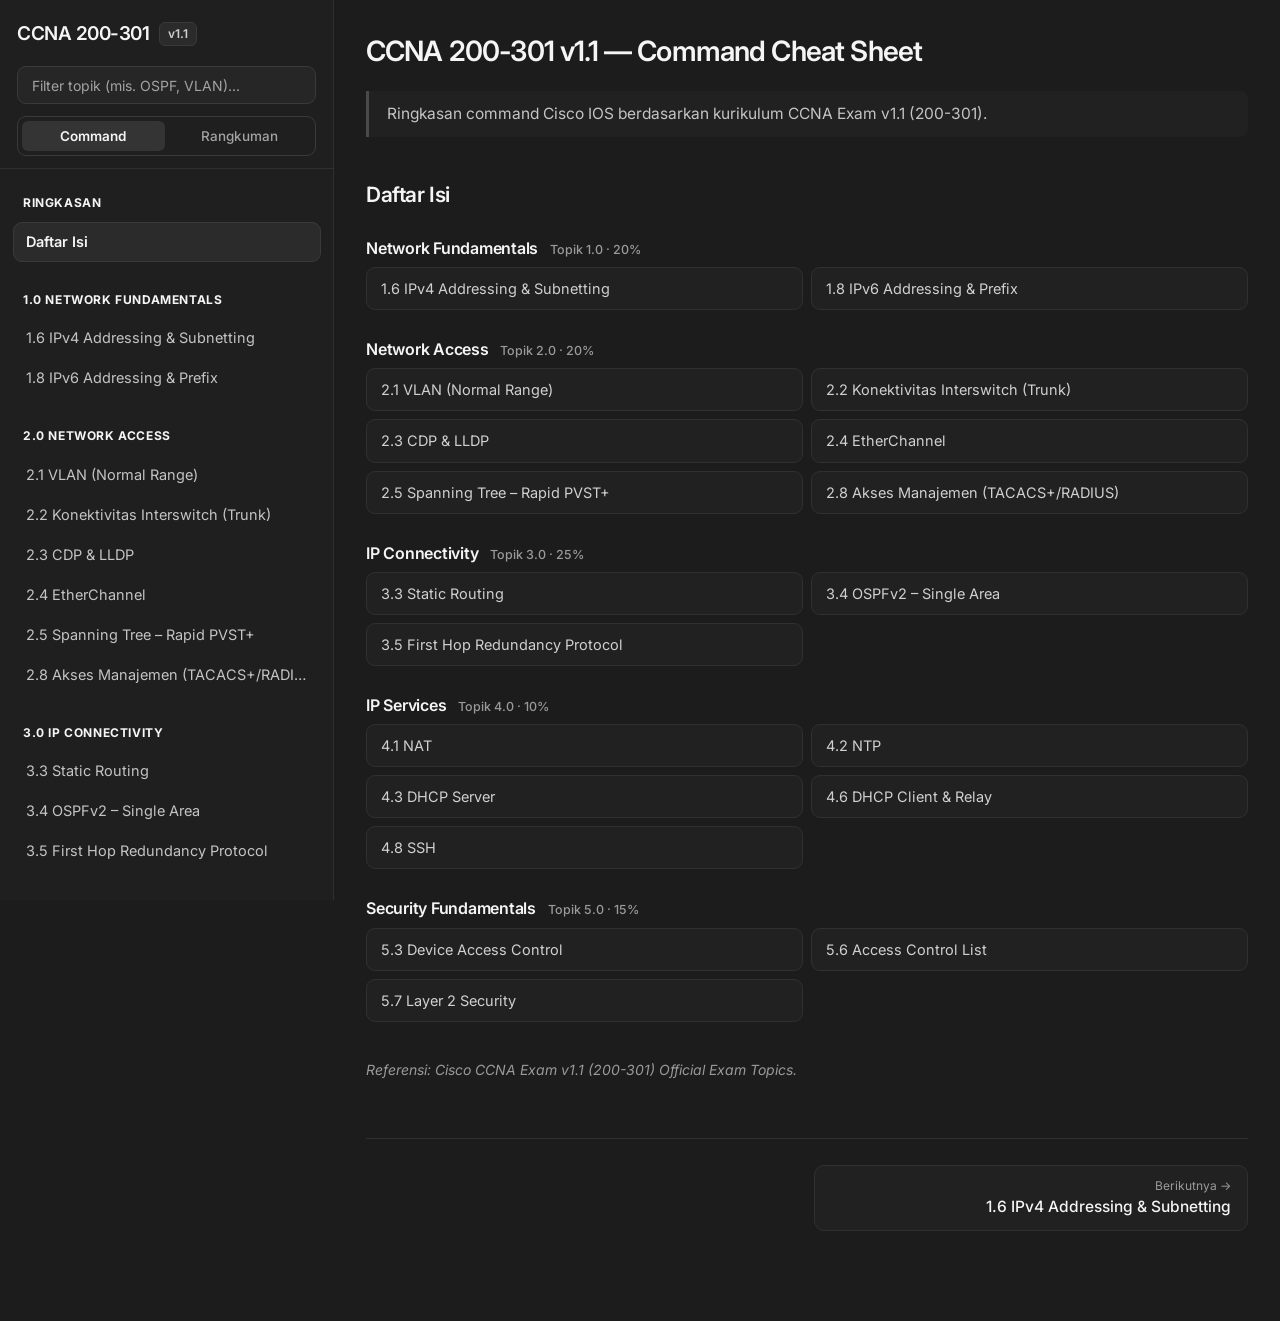
==== commit 351a3a7c: "push" ====
--- a/index.html
+++ b/index.html
@@ -1,2477 +1,6188 @@
-<!DOCTYPE html>
-<html lang="id" data-theme="dark">
+<!doctype html>
+<html lang="id">
 <head>
-  <meta charset="UTF-8" />
-  <meta name="viewport" content="width=device-width, initial-scale=1.0" />
-  <title>1.6 IPv4 Addressing &amp; Subnetting — Command CCNA 200-301 v1.1</title>
-  <meta name="description" content="Dokumentasi lengkap Command CLI Cisco IOS dan Rangkuman Materi CCNA 200-301 v1.1 Bahasa Indonesia mencakup Network Fundamentals, Network Access, IP Connectivity, IP Services, Security Fundamentals, dan Automation." />
-  <meta name="keywords" content="CCNA 200-301 v1.1, Cisco IOS Command, Rangkuman Materi CCNA, Network Fundamentals, Network Access, IP Connectivity, IP Services, Security Fundamentals, Automation, Subnetting, VLAN, OSPF, ACL, NAT" />
-  <meta name="author" content="CCNA 200-301 v1.1 Study Guide" />
-  <meta name="robots" content="index, follow" />
-  <meta name="theme-color" content="#191919" />
-  <meta property="og:type" content="website" />
-  <meta property="og:locale" content="id_ID" />
-  <meta property="og:title" content="CCNA 200-301 v1.1 — Command &amp; Rangkuman Materi" />
-  <meta property="og:description" content="Referensi cepat Command CLI Cisco IOS (20 sub-bab) dan Rangkuman Materi CCNA 200-301 v1.1 (53 sub-bab) dalam Bahasa Indonesia." />
-  <meta name="twitter:card" content="summary" />
-  <meta name="twitter:title" content="CCNA 200-301 v1.1 — Command &amp; Rangkuman Materi" />
-  <meta name="twitter:description" content="Referensi cepat Command CLI Cisco IOS dan Rangkuman Materi CCNA 200-301 v1.1 Bahasa Indonesia." />
-  <script type="application/ld+json">
-  {
-    "@context": "https://schema.org",
-    "@type": "TechArticle",
-    "headline": "CCNA 200-301 v1.1 — Command CLI & Rangkuman Materi",
-    "description": "Dokumentasi lengkap Command CLI Cisco IOS dan Rangkuman Materi CCNA 200-301 v1.1 Bahasa Indonesia mencakup 6 domain ujian resmi.",
-    "inLanguage": "id-ID",
-    "proficiencyLevel": "Beginner to Intermediate"
-  }
-  </script>
-  <link rel="preconnect" href="https://fonts.googleapis.com" />
-  <link rel="preconnect" href="https://fonts.gstatic.com" crossorigin />
-  <link href="https://fonts.googleapis.com/css2?family=Inter:wght@400;500;600;700&family=JetBrains+Mono:wght@400;500;600&display=swap" rel="stylesheet" />
-  <style>
-/* CCNA 200-301 v1.1 Documentation — Dark Mode Only */
-:root {
-  --bg-sidebar: #151515;
-  --bg-main: #191919;
-  --bg-card: #1e1e1e;
-  --bg-table-head: #252525;
-  --bg-code-block: #222222;
-  --bg-inline-code: #2a2a2a;
-  --bg-input: #111111;
-  --bg-active-item: #262626;
-  --bg-hover-item: #1f1f1f;
-  --bg-badge: #242424;
-  --border-sidebar: #262626;
-  --border-subtle: #2b2b2b;
-  --border-active: #3a3a3a;
-  --border-input: #2c2c2c;
-  --text-primary: #f2f2f2;
-  --text-secondary: #d4d4d8;
-  --text-muted: #a1a1aa;
-  --text-sidebar: #c4c4c8;
-  --accent-blue: #60a5fa;
-  --scrollbar-thumb: #3a3a3a;
-  --scrollbar-track: #141414;
-}
-
-* {
-  box-sizing: border-box;
-}
-
-html, body {
-  margin: 0;
-  padding: 0;
-  height: 100%;
-  background-color: var(--bg-main);
-  color: var(--text-primary);
-  font-family: 'Inter', -apple-system, BlinkMacSystemFont, "Segoe UI", Roboto, sans-serif;
-  font-size: 14px;
-  line-height: 1.65;
-  -webkit-font-smoothing: antialiased;
-}
-
-/* Skip Link for Keyboard Accessibility */
-.skip-link {
-  position: absolute;
-  top: -40px;
-  left: 12px;
-  background-color: var(--bg-active-item);
-  color: var(--text-primary);
-  padding: 8px 14px;
-  border-radius: 6px;
-  border: 1px solid var(--accent-blue);
-  font-size: 13px;
-  font-weight: 600;
-  text-decoration: none;
-  z-index: 100;
-  transition: top 0.15s ease;
-}
-
-.skip-link:focus {
-  top: 12px;
-}
-
-button:focus-visible,
-input:focus-visible,
-a:focus-visible {
-  outline: 2px solid var(--accent-blue);
-  outline-offset: 2px;
-}
-
-/* App 2-Column Shell */
-.app-shell {
-  display: flex;
-  height: 100vh;
-  width: 100vw;
-  overflow: hidden;
-  background-color: var(--bg-main);
-}
-
-/* Left Sidebar */
-.sidebar {
-  width: 268px;
-  min-width: 268px;
-  max-width: 268px;
-  height: 100vh;
-  background-color: var(--bg-sidebar);
-  border-right: 1px solid var(--border-sidebar);
-  display: flex;
-  flex-direction: column;
-  user-select: none;
-  z-index: 30;
-}
-
-.sidebar-top {
-  padding: 14px 14px 10px 14px;
-  border-bottom: 1px solid var(--border-sidebar);
-  flex-shrink: 0;
-}
-
-.brand-row {
-  display: flex;
-  align-items: center;
-  justify-content: space-between;
-  gap: 8px;
-  margin-bottom: 12px;
-}
-
-.brand-left {
-  display: flex;
-  align-items: center;
-  gap: 8px;
-}
-
-.brand-title {
-  font-weight: 700;
-  font-size: 15px;
-  color: var(--text-primary);
-  letter-spacing: -0.01em;
-  background: none;
-  border: none;
-  padding: 0;
-  cursor: pointer;
-}
-
-.version-badge {
-  font-size: 11px;
-  font-weight: 600;
-  color: var(--text-secondary);
-  background-color: var(--bg-badge);
-  border: 1px solid var(--border-active);
-  padding: 1px 7px;
-  border-radius: 5px;
-  line-height: 1.4;
-}
-
-/* Filter Input */
-.filter-box {
-  position: relative;
-  margin-bottom: 10px;
-}
-
-.filter-input {
-  width: 100%;
-  background-color: var(--bg-input);
-  border: 1px solid var(--border-input);
-  border-radius: 6px;
-  padding: 7px 26px 7px 11px;
-  font-size: 12px;
-  color: var(--text-primary);
-  outline: none;
-  transition: border-color 0.15s ease;
-}
-
-.filter-input::placeholder {
-  color: var(--text-muted);
-}
-
-.filter-input:focus {
-  border-color: #4b5563;
-}
-
-.filter-clear-btn {
-  position: absolute;
-  right: 7px;
-  top: 50%;
-  transform: translateY(-50%);
-  background: none;
-  border: none;
-  color: var(--text-muted);
-  font-size: 11px;
-  cursor: pointer;
-  padding: 2px 4px;
-  display: none;
-}
-
-.filter-clear-btn.visible {
-  display: block;
-}
-
-/* Mode Switcher (Command on Left, Rangkuman on Right) */
-.doc-mode-switch {
-  display: grid;
-  grid-template-columns: 1fr 1fr;
-  gap: 4px;
-  background-color: var(--bg-input);
-  border: 1px solid var(--border-input);
-  border-radius: 6px;
-  padding: 3px;
-}
-
-.doc-mode-btn {
-  background: transparent;
-  border: 1px solid transparent;
-  border-radius: 4px;
-  color: var(--text-muted);
-  font-size: 11.5px;
-  font-weight: 500;
-  padding: 4px 6px;
-  cursor: pointer;
-  text-align: center;
-  white-space: nowrap;
-  overflow: hidden;
-  text-overflow: ellipsis;
-  transition: all 0.14s ease;
-}
-
-.doc-mode-btn:hover {
-  color: var(--text-primary);
-}
-
-.doc-mode-btn.active {
-  background-color: var(--bg-active-item);
-  border-color: var(--border-active);
-  color: var(--text-primary);
-  font-weight: 600;
-}
-
-/* Sidebar Scrollable Nav */
-.sidebar-nav {
-  flex: 1;
-  overflow-y: auto;
-  padding: 10px 10px 28px 10px;
-}
-
-.nav-section {
-  margin-bottom: 14px;
-}
-
-.nav-group-header {
-  display: flex;
-  align-items: center;
-  justify-content: space-between;
-  gap: 6px;
-  padding: 6px 8px 5px 8px;
-  font-size: 10.5px;
-  font-weight: 700;
-  text-transform: uppercase;
-  letter-spacing: 0.04em;
-  color: var(--text-secondary);
-}
-
-.nav-group-title {
-  line-height: 1.3;
-}
-
-.nav-item-btn {
-  width: 100%;
-  display: block;
-  text-align: left;
-  background: transparent;
-  border: 1px solid transparent;
-  border-radius: 6px;
-  padding: 7px 10px;
-  margin-bottom: 2px;
-  font-size: 12.5px;
-  font-weight: 400;
-  color: var(--text-sidebar);
-  cursor: pointer;
-  white-space: nowrap;
-  overflow: hidden;
-  text-overflow: ellipsis;
-  transition: background-color 0.12s ease, color 0.12s ease, border-color 0.12s ease;
-}
-
-.nav-item-btn:hover {
-  background-color: var(--bg-hover-item);
-  color: var(--text-primary);
-}
-
-.nav-item-btn.active {
-  background-color: var(--bg-active-item);
-  border-color: var(--border-active);
-  color: var(--text-primary);
-  font-weight: 600;
-}
-
-/* Right Main Content Area */
-.main-area {
-  flex: 1;
-  height: 100vh;
-  overflow-y: auto;
-  background-color: var(--bg-main);
-  position: relative;
-}
-
-.content-container {
-  max-width: 900px;
-  margin: 0 auto;
-  padding: 28px 44px 80px 44px;
-}
-
-/* Mobile Header Bar (only on small screens) */
-.mobile-bar {
-  display: none;
-  align-items: center;
-  justify-content: space-between;
-  padding: 10px 16px;
-  background-color: var(--bg-sidebar);
-  border-bottom: 1px solid var(--border-sidebar);
-  position: sticky;
-  top: 0;
-  z-index: 20;
-}
-
-.mobile-menu-btn {
-  background: var(--bg-active-item);
-  border: 1px solid var(--border-active);
-  color: var(--text-primary);
-  border-radius: 6px;
-  padding: 5px 10px;
-  font-size: 12.5px;
-  font-weight: 600;
-  cursor: pointer;
-}
-
-.mobile-backdrop {
-  display: none;
-  position: fixed;
-  inset: 0;
-  background: rgba(0, 0, 0, 0.6);
-  z-index: 25;
-}
-
-@media (max-width: 820px) {
-  .sidebar {
-    position: fixed;
-    left: 0;
-    top: 0;
-    bottom: 0;
-    transform: translateX(-102%);
-    transition: transform 0.2s ease;
-  }
-  .sidebar.open {
-    transform: translateX(0);
-  }
-  .mobile-backdrop.open {
-    display: block;
-  }
-  .mobile-bar {
-    display: flex;
-  }
-  .content-container {
-    padding: 20px 18px 64px 18px;
-  }
-}
-
-/* Typography & Elements in Main Area */
-.section-block {
-  margin-bottom: 38px;
-}
-
-.section-heading-row {
-  display: flex;
-  align-items: center;
-  justify-content: space-between;
-  gap: 12px;
-  margin: 0 0 16px 0;
-}
-
-.section-title {
-  font-size: 20px;
-  font-weight: 700;
-  color: var(--text-primary);
-  margin: 0;
-  letter-spacing: -0.015em;
-  line-height: 1.3;
-}
-
-.sub-label,
-.content-container h2,
-.content-container h3,
-.content-container h4 {
-  font-size: 14px;
-  font-weight: 700;
-  color: var(--text-primary);
-  margin: 20px 0 10px 0;
-  line-height: 1.4;
-}
-
-.content-container p {
-  margin: 10px 0;
-  color: var(--text-secondary);
-  font-size: 13.8px;
-  line-height: 1.68;
-}
-
-.content-container ul, .content-container ol {
-  margin: 10px 0 16px 0;
-  padding-left: 20px;
-  color: var(--text-secondary);
-  font-size: 13.8px;
-}
-
-.content-container li {
-  margin-bottom: 7px;
-  line-height: 1.65;
-}
-
-.content-container li > ul, .content-container li > ol {
-  margin-top: 5px;
-  margin-bottom: 5px;
-}
-
-.content-container strong {
-  color: var(--text-primary);
-  font-weight: 700;
-}
-
-.content-container em {
-  font-style: italic;
-}
-
-/* Inline Code */
-.content-container :not(pre) > code {
-  font-family: 'JetBrains Mono', ui-monospace, SFMono-Regular, Menlo, Monaco, Consolas, monospace;
-  font-size: 12.2px;
-  background-color: var(--bg-inline-code);
-  color: var(--text-primary);
-  padding: 2px 6px;
-  border-radius: 4px;
-}
-
-/* Tables */
-.table-wrap {
-  margin: 14px 0 20px 0;
-  border: 1px solid var(--border-subtle);
-  border-radius: 8px;
-  background-color: var(--bg-card);
-  overflow-x: auto;
-}
-
-.doc-table {
-  width: 100%;
-  border-collapse: collapse;
-  text-align: left;
-  font-size: 13.2px;
-}
-
-.doc-table thead th {
-  background-color: var(--bg-table-head);
-  color: var(--text-primary);
-  font-weight: 700;
-  padding: 11px 16px;
-  border-bottom: 1px solid var(--border-subtle);
-}
-
-.doc-table tbody td {
-  padding: 11px 16px;
-  border-bottom: 1px solid var(--border-subtle);
-  color: var(--text-secondary);
-  vertical-align: top;
-  line-height: 1.55;
-}
-
-.doc-table tbody tr:last-child td {
-  border-bottom: none;
-}
-
-.doc-table tbody td:first-child {
-  color: var(--text-primary);
-}
-
-/* Code Blocks */
-.code-box {
-  position: relative;
-  margin: 10px 0 22px 0;
-  background-color: var(--bg-code-block);
-  border: 1px solid var(--border-subtle);
-  border-radius: 6px;
-  padding: 15px 20px;
-}
-
-.code-box pre {
-  margin: 0;
-  overflow-x: auto;
-  font-family: 'JetBrains Mono', ui-monospace, SFMono-Regular, Menlo, Monaco, Consolas, monospace;
-  font-size: 13.2px;
-  line-height: 1.68;
-  color: var(--text-primary);
-}
-
-.code-box code {
-  font-family: inherit;
-  background: none;
-  padding: 0;
-  color: inherit;
-}
-
-.copy-code-btn {
-  position: absolute;
-  top: 8px;
-  right: 8px;
-  background-color: var(--bg-active-item);
-  border: 1px solid var(--border-active);
-  color: var(--text-secondary);
-  border-radius: 4px;
-  padding: 3px 8px;
-  font-size: 11px;
-  font-family: inherit;
-  cursor: pointer;
-  opacity: 0;
-  transition: opacity 0.15s ease, color 0.15s ease;
-}
-
-.code-box:hover .copy-code-btn,
-.copy-code-btn:focus-visible {
-  opacity: 1;
-}
-
-.copy-code-btn:hover {
-  color: var(--text-primary);
-}
-
-/* Blockquote / Focus Note */
-.content-container blockquote {
-  margin: 16px 0;
-  padding: 11px 16px;
-  border-left: 3px solid var(--border-active);
-  background-color: var(--bg-card);
-  border-radius: 0 6px 6px 0;
-  color: var(--text-secondary);
-}
-
-.content-container blockquote p {
-  margin: 0;
-}
-
-/* Daftar Isi (TOC) Grid View */
-.toc-header-box {
-  margin-bottom: 24px;
-  padding-bottom: 16px;
-  border-bottom: 1px solid var(--border-subtle);
-}
-
-.toc-header-title {
-  font-size: 22px;
-  font-weight: 700;
-  color: var(--text-primary);
-  margin: 0 0 6px 0;
-}
-
-.toc-header-desc {
-  font-size: 13.5px;
-  color: var(--text-muted);
-  margin: 0;
-}
-
-.toc-domain-card {
-  background-color: var(--bg-card);
-  border: 1px solid var(--border-subtle);
-  border-radius: 8px;
-  padding: 16px 20px;
-  margin-bottom: 16px;
-}
-
-.toc-domain-head {
-  display: flex;
-  align-items: center;
-  justify-content: space-between;
-  margin-bottom: 10px;
-  padding-bottom: 8px;
-  border-bottom: 1px solid var(--border-subtle);
-}
-
-.toc-domain-name {
-  font-size: 13px;
-  font-weight: 700;
-  text-transform: uppercase;
-  letter-spacing: 0.03em;
-  color: var(--text-primary);
-  margin: 0;
-}
-
-.toc-links-grid {
-  display: grid;
-  grid-template-columns: repeat(auto-fill, minmax(250px, 1fr));
-  gap: 6px 14px;
-}
-
-.toc-jump-btn {
-  background: none;
-  border: 1px solid transparent;
-  border-radius: 5px;
-  padding: 6px 8px;
-  text-align: left;
-  font-size: 13px;
-  color: var(--text-secondary);
-  cursor: pointer;
-  display: flex;
-  align-items: center;
-  justify-content: space-between;
-  gap: 8px;
-  transition: background-color 0.12s ease, color 0.12s ease;
-}
-
-.toc-jump-btn:hover {
-  background-color: var(--bg-hover-item);
-  color: var(--text-primary);
-  border-color: var(--border-subtle);
-}
-
-/* Custom Scrollbars */
-::-webkit-scrollbar {
-  width: 6px;
-  height: 6px;
-}
-
-::-webkit-scrollbar-track {
-  background: var(--scrollbar-track);
-}
-
-::-webkit-scrollbar-thumb {
-  background: var(--scrollbar-thumb);
-  border-radius: 3px;
-}
-
-</style>
+  <meta charset="utf-8">
+  <meta name="viewport" content="width=device-width, initial-scale=1">
+  <title>CCNA 200-301 v1.1 — Dokumentasi</title>
+  <meta name="description" content="Command cheat sheet dan rangkuman materi CCNA 200-301 v1.1.">
+  <meta name="color-scheme" content="dark">
+  <meta name="theme-color" content="#1c1c1c">
+  <link rel="icon" href="favicon.svg" type="image/svg+xml">
+  <link rel="preconnect" href="https://fonts.googleapis.com">
+  <link rel="preconnect" href="https://fonts.gstatic.com" crossorigin>
+  <link href="https://fonts.googleapis.com/css2?family=Inter:wght@400;500;600;700&family=JetBrains+Mono:wght@400;500&display=swap" rel="stylesheet">
+  <link rel="stylesheet" href="style.css">
+  <script src="script.js" defer></script>
+  <noscript>
+    <style>
+      /* tanpa JavaScript: tampilkan semua halaman secara berurutan */
+      .page[hidden], .nav[hidden] { display: block !important; }
+      .page { margin-bottom: 3rem; }
+      .topbar, .tabs, .filter, .pager { display: none !important; }
+    </style>
+  </noscript>
 </head>
 <body>
-  <a href="#mainScrollArea" class="skip-link">Lewati ke konten utama</a>
-  <div class="app-shell">
-    <!-- Left Sidebar -->
-    <aside class="sidebar" id="sidebar" aria-label="Navigasi Topik CCNA">
-      <div class="sidebar-top">
-        <div class="brand-row">
-          <div class="brand-left">
-            <button type="button" class="brand-title" id="brandHomeBtn" aria-label="Kembali ke Daftar Isi CCNA 200-301">CCNA 200-301</button>
-            <span class="version-badge">v1.1</span>
-          </div>
-        </div>
+  <a class="skip-link" href="#content" id="skipLink">Lewati ke konten</a>
 
-        <div class="filter-box" role="search" aria-label="Filter topik CCNA">
-          <input
-            type="search"
-            id="filterInput"
-            class="filter-input"
-            aria-label="Filter topik CCNA"
-            placeholder="Filter topik (mis. OSPF, VLAN)..."
-            autocomplete="off"
-          />
-          <button type="button" id="filterClearBtn" class="filter-clear-btn" aria-label="Bersihkan filter" title="Bersihkan filter">✕</button>
-        </div>
+  <header class="topbar">
+    <button class="menu-btn" id="menuBtn" aria-label="Buka menu" aria-controls="sidebar" aria-expanded="false">
+      <span></span><span></span><span></span>
+    </button>
+    <span class="brand-name">CCNA 200-301</span>
+    <span class="badge">v1.1</span>
+  </header>
 
-        <div class="doc-mode-switch" role="group" aria-label="Pilih Dokumen">
-          <button type="button" class="doc-mode-btn active" data-doc-mode="command" aria-pressed="true">Command</button>
-          <button type="button" class="doc-mode-btn" data-doc-mode="rangkuman" aria-pressed="false">Rangkuman</button>
-        </div>
+  <div class="scrim" id="scrim" aria-hidden="true"></div>
+
+  <aside class="sidebar" id="sidebar" aria-label="Navigasi dokumentasi">
+    <div class="side-head">
+      <div class="brand">
+        <span class="brand-name">CCNA 200-301</span>
+        <span class="badge">v1.1</span>
       </div>
+      <input id="filter" class="filter" type="search" placeholder="Filter topik (mis. OSPF, VLAN)..." autocomplete="off" aria-label="Filter topik">
+      <div class="tabs" role="group" aria-label="Jenis dokumen">
+        <button type="button" class="tab" data-tab="command" aria-pressed="true" aria-controls="nav-command">Command</button>
+        <button type="button" class="tab" data-tab="rangkuman" aria-pressed="false" aria-controls="nav-rangkuman">Rangkuman</button>
+      </div>
+    </div>
+    <div class="side-scroll" id="sideScroll">
+      <nav class="nav" id="nav-command" data-tab="command" aria-label="Daftar topik Command">
+<div class="nav-group"><div class="nav-title">Ringkasan</div><a class="nav-link" href="#c-home" data-id="c-home">Daftar Isi</a></div>
+<div class="nav-group"><div class="nav-title">1.0 Network Fundamentals</div>
+<a class="nav-link" href="#c-1-6" data-id="c-1-6" title="1.6 IPv4 Addressing &amp; Subnetting" data-keys="1.6 ipv4 addressing &amp; subnetting konfigurasi ipv4 address verifikasi umum">1.6 IPv4 Addressing &amp; Subnetting</a>
+<a class="nav-link" href="#c-1-8" data-id="c-1-8" title="1.8 IPv6 Addressing &amp; Prefix" data-keys="1.8 ipv6 addressing &amp; prefix mengaktifkan ipv6 routing konfigurasi ipv6 address link-local address verifikasi umum">1.8 IPv6 Addressing &amp; Prefix</a>
+</div>
+<div class="nav-group"><div class="nav-title">2.0 Network Access</div>
+<a class="nav-link" href="#c-2-1" data-id="c-2-1" title="2.1 VLAN (Normal Range)" data-keys="2.1 vlan (normal range) konfigurasi dasar vlan 2.1.a — access ports (data and voice) 2.1.b — default vlan 2.1.c — intervlan connectivity verifikasi umum">2.1 VLAN (Normal Range)</a>
+<a class="nav-link" href="#c-2-2" data-id="c-2-2" title="2.2 Konektivitas Interswitch (Trunk)" data-keys="2.2 konektivitas interswitch (trunk) 2.2.a — trunk ports 2.2.b — 802.1q 2.2.c — native vlan verifikasi umum">2.2 Konektivitas Interswitch (Trunk)</a>
+<a class="nav-link" href="#c-2-3" data-id="c-2-3" title="2.3 CDP &amp; LLDP" data-keys="2.3 cdp &amp; lldp cdp (cisco discovery protocol) — global cdp — per interface cdp — verifikasi lldp (link layer discovery protocol) — global lldp — per interface lldp — verifikasi verifikasi umum">2.3 CDP &amp; LLDP</a>
+<a class="nav-link" href="#c-2-4" data-id="c-2-4" title="2.4 EtherChannel" data-keys="2.4 etherchannel layer 2 etherchannel — konfigurasi dasar layer 2 etherchannel — port-channel interface layer 3 etherchannel — konfigurasi lacp — mode lacp — priority &amp; load balancing verifikasi umum">2.4 EtherChannel</a>
+<a class="nav-link" href="#c-2-5" data-id="c-2-5" title="2.5 Spanning Tree – Rapid PVST+" data-keys="2.5 spanning tree – rapid pvst+ konfigurasi dasar 2.5.a — root bridge (primary/secondary) &amp; port names 2.5.b — port states and roles 2.5.c — portfast 2.5.d — root guard, loop guard, bpdu filter, bpdu guard cost &amp; port priority verifikasi umum">2.5 Spanning Tree – Rapid PVST+</a>
+<a class="nav-link" href="#c-2-8" data-id="c-2-8" title="2.8 Akses Manajemen (TACACS+/RADIUS)" data-keys="2.8 akses manajemen (tacacs+/radius) perbandingan tacacs+ vs radius mengaktifkan aaa konfigurasi radius server konfigurasi tacacs+ server aaa server group (mengelompokkan beberapa server) aaa authentication (login) aaa authorization aaa accounting verifikasi umum">2.8 Akses Manajemen (TACACS+/RADIUS)</a>
+</div>
+<div class="nav-group"><div class="nav-title">3.0 IP Connectivity</div>
+<a class="nav-link" href="#c-3-3" data-id="c-3-3" title="3.3 Static Routing" data-keys="3.3 static routing konfigurasi dasar (ipv4) konfigurasi dasar (ipv6) 3.3.a — default route 3.3.b — network route 3.3.c — host route 3.3.d — floating static verifikasi umum">3.3 Static Routing</a>
+<a class="nav-link" href="#c-3-4" data-id="c-3-4" title="3.4 OSPFv2 – Single Area" data-keys="3.4 ospfv2 – single area konfigurasi dasar konfigurasi via interface (alternatif network statement) 3.4.a — neighbor adjacencies 3.4.b — point-to-point 3.4.c — broadcast (dr/bdr selection) 3.4.d — router id verifikasi umum">3.4 OSPFv2 – Single Area</a>
+<a class="nav-link" href="#c-3-5" data-id="c-3-5" title="3.5 First Hop Redundancy Protocol" data-keys="3.5 first hop redundancy protocol hsrp (hot standby router protocol) vrrp (virtual router redundancy protocol) glbp (gateway load balancing protocol) verifikasi umum">3.5 First Hop Redundancy Protocol</a>
+</div>
+<div class="nav-group"><div class="nav-title">4.0 IP Services</div>
+<a class="nav-link" href="#c-4-1" data-id="c-4-1" title="4.1 NAT" data-keys="4.1 nat konfigurasi interface (inside/outside) static nat dynamic nat (pool) nat overload / pat verifikasi umum">4.1 NAT</a>
+<a class="nav-link" href="#c-4-2" data-id="c-4-2" title="4.2 NTP" data-keys="4.2 ntp ntp server mode ntp client mode ntp authentication konfigurasi terkait waktu verifikasi umum">4.2 NTP</a>
+<a class="nav-link" href="#c-4-3" data-id="c-4-3" title="4.3 DHCP Server" data-keys="4.3 dhcp server dhcp server — pool configuration dhcp server — exclude address dhcp server — enable/disable verifikasi umum">4.3 DHCP Server</a>
+<a class="nav-link" href="#c-4-6" data-id="c-4-6" title="4.6 DHCP Client &amp; Relay" data-keys="4.6 dhcp client &amp; relay 4.6 — dhcp client 4.6 — dhcp relay verifikasi umum">4.6 DHCP Client &amp; Relay</a>
+<a class="nav-link" href="#c-4-8" data-id="c-4-8" title="4.8 SSH" data-keys="4.8 ssh prasyarat konfigurasi ssh konfigurasi vty lines menghapus rsa key verifikasi umum">4.8 SSH</a>
+</div>
+<div class="nav-group"><div class="nav-title">5.0 Security Fundamentals</div>
+<a class="nav-link" href="#c-5-3" data-id="c-5-3" title="5.3 Device Access Control" data-keys="5.3 device access control enable password / secret console line vty line aux line local username database password encryption privilege level verifikasi umum">5.3 Device Access Control</a>
+<a class="nav-link" href="#c-5-6" data-id="c-5-6" title="5.6 Access Control List" data-keys="5.6 access control list standard numbered acl extended numbered acl standard named acl extended named acl menerapkan acl ke interface menerapkan acl ke vty line ipv6 acl menghapus acl verifikasi umum">5.6 Access Control List</a>
+<a class="nav-link" href="#c-5-7" data-id="c-5-7" title="5.7 Layer 2 Security" data-keys="5.7 layer 2 security dhcp snooping — global dhcp snooping — per interface dynamic arp inspection (dai) — global dhcp relay: trust option 82 dhcp snooping: disable option 82 dai — per interface port security — konfigurasi dasar port security — mac address port security — violation mode port security — error-disabled recovery verifikasi umum">5.7 Layer 2 Security</a>
+</div>
+      </nav>
+      <nav class="nav" id="nav-rangkuman" data-tab="rangkuman" aria-label="Daftar topik Rangkuman" hidden>
+<div class="nav-group"><div class="nav-title">Ringkasan</div><a class="nav-link" href="#s-home" data-id="s-home">Daftar Isi</a></div>
+<div class="nav-group"><div class="nav-title">1.0 Network Fundamentals</div>
+<a class="nav-link" href="#s-1-1" data-id="s-1-1" title="1.1 Peran dan fungsi komponen jaringan" data-keys="1.1 peran dan fungsi komponen jaringan 1.1 peran dan fungsi komponen jaringan layer 3 jaringan yang berbeda alamat ip tujuan routing table broadcast domain memisahkan broadcast domain mac address dan svi routed port collision domain broadcast domain next-generation firewall (ngfw) application visibility and control (avc) url filtering advanced malware protection aplikasi, user, dan konten intrusion prevention system (ips) real time inline mendeteksi dan memblokir client wir">1.1 Peran dan fungsi komponen jaringan</a>
+<a class="nav-link" href="#s-1-2" data-id="s-1-2" title="1.2 Arsitektur topologi jaringan" data-keys="1.2 arsitektur topologi jaringan 1.2 arsitektur topologi jaringan access distribution/core (collapsed) digabung kampus/gedung kecil-menengah access distribution core forwarding cepat jaringan kampus besar data center leaf spine setiap leaf tidak terhubung ke leaf spine tidak terhubung ke spine latensi dapat diprediksi east-west terpisah secara geografis service provider (isp) leased line mpls metro ethernet koneksi internet + vpn satu perangkat all-in-one capex ">1.2 Arsitektur topologi jaringan</a>
+<a class="nav-link" href="#s-1-3" data-id="s-1-3" title="1.3 Tipe interface dan kabel fisik" data-keys="1.3 tipe interface dan kabel fisik 1.3 tipe interface dan kabel fisik laser led / vcsel sangat jauh 100 m copper (utp): rj-45 100 meter fiber shared media point-to-point hub switch half-duplex full-duplex csma/cd">1.3 Tipe interface dan kabel fisik</a>
+<a class="nav-link" href="#s-1-4" data-id="s-1-4" title="1.4 Masalah interface dan kabel" data-keys="1.4 masalah interface dan kabel 1.4 masalah interface dan kabel pemeriksaan utama: runts &lt; 64 byte giants crc fcs input errors output errors collisions late collisions duplex mismatch full-duplex half-duplex late collisions crc/runt errors auto-negotiation tidak up">1.4 Masalah interface dan kabel</a>
+<a class="nav-link" href="#s-1-5" data-id="s-1-5" title="1.5 TCP vs UDP" data-keys="1.5 tcp vs udp 1.5 tcp vs udp tcp udp connection-oriented connectionless reliable unreliable windowing tcp three-way handshake:">1.5 TCP vs UDP</a>
+<a class="nav-link" href="#s-1-6" data-id="s-1-6" title="1.6 Konfigurasi dan verifikasi IPv4 addressing dan subnetting" data-keys="1.6 konfigurasi dan verifikasi ipv4 addressing dan subnetting 1.6 konfigurasi dan verifikasi ipv4 addressing dan subnetting 32 bit network host subnet mask cidr rumus: 2ⁿ 2ʰ − 2 nilai bit per oktet: tabel cidr (oktet ke-4): contoh: 64 network id: broadcast: range host:">1.6 Konfigurasi dan verifikasi IPv4 addressing dan subnetting</a>
+<a class="nav-link" href="#s-1-7" data-id="s-1-7" title="1.7 Private IPv4 addressing" data-keys="1.7 private ipv4 addressing 1.7 private ipv4 addressing rfc 1918 tidak dirutekan di internet publik 10.0.0.0/8 172.16.0.0/12 192.168.0.0/16">1.7 Private IPv4 addressing</a>
+<a class="nav-link" href="#s-1-8" data-id="s-1-8" title="1.8 Konfigurasi dan verifikasi IPv6 addressing dan prefix" data-keys="1.8 konfigurasi dan verifikasi ipv6 addressing dan prefix 1.8 konfigurasi dan verifikasi ipv6 addressing dan prefix 128 bit 8 grup heksadesimal aturan penyingkatan: hilangkan nol di depan ganti satu urutan grup nol berturut-turut hanya boleh sekali /64 interface id">1.8 Konfigurasi dan verifikasi IPv6 addressing dan prefix</a>
+<a class="nav-link" href="#s-1-9" data-id="s-1-9" title="1.9 Tipe alamat IPv6" data-keys="1.9 tipe alamat ipv6 1.9 tipe alamat ipv6 satu interface tunggal global unicast 2000::/3 unique local fc00::/7 fd00::/8 link-local fe80::/10 satu link/segmen dipasang pada beberapa perangkat terdekat sekelompok perangkat ff00::/8 tidak memakai broadcast interface id 64-bit mac address 48-bit `fffe` balik bit ke-7 contoh: `021a:2bff:fe3c:4d5e`">1.9 Tipe alamat IPv6</a>
+<a class="nav-link" href="#s-1-10" data-id="s-1-10" title="1.10 Verifikasi parameter IP pada Client OS" data-keys="1.10 verifikasi parameter ip pada client os 1.10 verifikasi parameter ip pada client os alamat ip, subnet mask/prefix, default gateway, dns server, status dhcp, mac address windows macos linux">1.10 Verifikasi parameter IP pada Client OS</a>
+<a class="nav-link" href="#s-1-11" data-id="s-1-11" title="1.11 Prinsip wireless" data-keys="1.11 prinsip wireless 1.11 prinsip wireless tidak saling tumpang tindih co-channel/adjacent-channel 2.4 ghz: 3 channel 1, 6, dan 11 5 ghz: service set identifier nama jaringan wlan frekuensi 2.4 ghz 5 ghz channel 2.4 ghz vs 5 ghz daya sinyal dbm interferensi atenuasi open wpa2 wpa3">1.11 Prinsip wireless</a>
+<a class="nav-link" href="#s-1-12" data-id="s-1-12" title="1.12 Dasar virtualisasi" data-keys="1.12 dasar virtualisasi 1.12 dasar virtualisasi banyak virtual machine (vm) os sendiri hypervisor type 1 (bare-metal): type 2 (hosted): level os berbagi kernel os host ringan dan cepat docker banyak routing table terpisah satu router fisik isolasi traffic alamat ip yang tumpang tindih">1.12 Dasar virtualisasi</a>
+<a class="nav-link" href="#s-1-13" data-id="s-1-13" title="1.13 Konsep switching" data-keys="1.13 konsep switching 1.13 konsep switching mac learning: source mac address port vlan aging: 300 detik (5 menit) destination mac address known unicast port tujuan unknown unicast flood broadcast / multicast flood filter semua port dalam vlan yang sama kecuali port tempat frame diterima unknown unicast broadcast multicast mac address ↔ port ↔ vlan contoh output:">1.13 Konsep switching</a>
+<a class="nav-link" href="#s-1-checklist" data-id="s-1-checklist" title="Checklist Review Cepat" data-keys="checklist review cepat checklist review cepat ">Checklist Review Cepat</a>
+</div>
+<div class="nav-group"><div class="nav-title">2.0 Network Access</div>
+<a class="nav-link" href="#s-2-1" data-id="s-2-1" title="2.1 VLAN (normal range) yang melintasi beberapa switch" data-keys="2.1 vlan (normal range) yang melintasi beberapa switch 2.1 vlan (normal range) yang melintasi beberapa switch vlan (virtual lan) broadcast domain logis tidak dapat saling berkomunikasi layer 3 normal range: 1 – 1005 tidak dapat dihapus `vlan.dat` melintasi beberapa switch trunk access port satu vlan tanpa tag voice vlan: ip phone voice dengan tag data tanpa tag cdp vlan 1 default vlan tidak dapat dihapus native vlan routing router-on-a-stick (roas) trunk subinterface layer 3 switch (svi) svi router-on-a-s">2.1 VLAN (normal range) yang melintasi beberapa switch</a>
+<a class="nav-link" href="#s-2-2" data-id="s-2-2" title="2.2 Konektivitas interswitch" data-keys="2.2 konektivitas interswitch 2.2 konektivitas interswitch trunk banyak vlan tag vlan tagging tag 4 byte tpid pcp dei vid vlan id tanpa tag default: vlan 1. sama di kedua ujung trunk native vlan vlan yang diizinkan (allowed)">2.2 Konektivitas interswitch</a>
+<a class="nav-link" href="#s-2-3" data-id="s-2-3" title="2.3 Layer 2 discovery protocols (CDP dan LLDP)" data-keys="2.3 layer 2 discovery protocols (cdp dan lldp) 2.3 layer 2 discovery protocols (cdp dan lldp) menemukan perangkat tetangga langsung cdp lldp proprietary cisco ieee 802.1ab aktif nonaktif 60 detik 30 detik 180 detik 120 detik informasi yang dibagikan:">2.3 Layer 2 discovery protocols (CDP dan LLDP)</a>
+<a class="nav-link" href="#s-2-4" data-id="s-2-4" title="2.4 EtherChannel (Layer 2/Layer 3) dengan LACP" data-keys="2.4 etherchannel (layer 2/layer 3) dengan lacp 2.4 etherchannel (layer 2/layer 3) dengan lacp etherchannel beberapa link fisik satu link logis port-channel bandwidth lebih besar redundansi stp memperlakukannya sebagai satu link lacp kombinasi mode lacp: konsisten speed duplex mode switchport vlan/native vlan/allowed vlan 8 link aktif routed port flag penting pada `show etherchannel summary`: s r u d p i s">2.4 EtherChannel (Layer 2/Layer 3) dengan LACP</a>
+<a class="nav-link" href="#s-2-5" data-id="s-2-5" title="2.5 Operasi dasar Rapid PVST+ Spanning Tree Protocol" data-keys="2.5 operasi dasar rapid pvst+ spanning tree protocol 2.5 operasi dasar rapid pvst+ spanning tree protocol loop layer 2 broadcast storm mac table instability duplikasi frame tanpa loop (tree) rstp (ieee 802.1w) per vlan konvergensi jauh lebih cepat bpdu hello timer = 2 detik 3 hello terlewat bridge id (bid) priority system id extension (vlan id) mac address 4096 pemilihan root bridge: bid terendah root port (rp): non-root switch jalur terbaik menuju root bridge root path cost bridge id port id designat">2.5 Operasi dasar Rapid PVST+ Spanning Tree Protocol</a>
+<a class="nav-link" href="#s-2-6" data-id="s-2-6" title="2.6 Arsitektur Cisco Wireless dan AP modes" data-keys="2.6 arsitektur cisco wireless dan ap modes 2.6 arsitektur cisco wireless dan ap modes autonomous ap satu per satu cloud-based ap cloud cisco meraki trafik data pengguna tetap lokal split-mac (lightweight ap + wlc) dibagi wireless lan controller (wlc) capwap pembagian fungsi split-mac: roaming capwap control 5246 data 5247 local default flexconnect kantor cabang secara lokal bridge (mesh) monitor tidak melayani client rogue ap sniffer rogue detector se-connect">2.6 Arsitektur Cisco Wireless dan AP modes</a>
+<a class="nav-link" href="#s-2-7" data-id="s-2-7" title="2.7 Koneksi infrastruktur fisik komponen WLAN" data-keys="2.7 koneksi infrastruktur fisik komponen wlan 2.7 koneksi infrastruktur fisik komponen wlan autonomous ap trunk lightweight ap (mode local) access port tunnel capwap lightweight ap (flexconnect local switching) trunk port wlc trunk port vlan/interface poe distribution system port trunk service port out-of-band access port redundancy port high availability console port beberapa distribution system port satu link logis bandwidth redundansi etherchannel trunk statis cloud-based konektivitas">2.7 Koneksi infrastruktur fisik komponen WLAN</a>
+<a class="nav-link" href="#s-2-8" data-id="s-2-8" title="2.8 Akses manajemen perangkat jaringan" data-keys="2.8 akses manajemen perangkat jaringan 2.8 akses manajemen perangkat jaringan console out-of-band telnet 23 plaintext ssh 22 terenkripsi http 80 https 443 out-of-band: in-band: server aaa terpusat tacacs+ radius standar terbuka tcp 49 udp 1812 udp 1813 seluruh isi paket hanya password authentication, authorization, accounting terpisah digabung granular administrasi perangkat akses jaringan dashboard cloud cisco meraki konfigurasi, monitoring, dan update firmware terpusat ze">2.8 Akses manajemen perangkat jaringan</a>
+<a class="nav-link" href="#s-2-9" data-id="s-2-9" title="2.9 Interpretasi konfigurasi GUI wireless LAN" data-keys="2.9 interpretasi konfigurasi gui wireless lan 2.9 interpretasi konfigurasi gui wireless lan membaca/menafsirkan gui wlc wlan creation, security settings, qos profiles, dan advanced settings profile name ssid status radio policy interface/interface group vlan/interface broadcast ssid layer 2 none (open) wpa/wpa2/wpa3 – personal (psk) enterprise (802.1x) aes auth key management layer 3 web authentication/web policy aaa servers radius server platinum voice gold video silver best effort bron">2.9 Interpretasi konfigurasi GUI wireless LAN</a>
+<a class="nav-link" href="#s-2-checklist" data-id="s-2-checklist" title="Checklist Review Cepat" data-keys="checklist review cepat checklist review cepat ">Checklist Review Cepat</a>
+</div>
+<div class="nav-group"><div class="nav-title">3.0 IP Connectivity</div>
+<a class="nav-link" href="#s-3-1" data-id="s-3-1" title="3.1 Komponen routing table" data-keys="3.1 komponen routing table 3.1 komponen routing table routing table contoh output (ipv4): cara membaca satu baris rute: sumber/asal rute l local c connected s static s\ candidate default route o ospf d eigrp r rip b bgp network tujuan jaringan tujuan berapa bit prefix length alamat ip router berikutnya connected exit interface tingkat kepercayaan sumber rute makin kecil makin dipercaya prefix yang sama 0 1 90 ospf 110 rip 120 protokol routing jalur t">3.1 Komponen routing table</a>
+<a class="nav-link" href="#s-3-2" data-id="s-3-2" title="3.2 Keputusan forwarding router secara default" data-keys="3.2 keputusan forwarding router secara default 3.2 keputusan forwarding router secara default 1 longest prefix match prefix length terpanjang 2 administrative distance prefix yang sama ad terendah 3 routing protocol metric metric terendah contoh: 25 dipilih /25 terakhir prefix dan prefix length sama ospf (ad 110) static (ad 1) static dari protokol routing yang sama cost 20 metric sama load balancing / ecmp default route dibuang icmp destination unreachable">3.2 Keputusan forwarding router secara default</a>
+<a class="nav-link" href="#s-3-3" data-id="s-3-3" title="3.3 Static routing IPv4 dan IPv6" data-keys="3.3 static routing ipv4 dan ipv6 3.3 static routing ipv4 dan ipv6 static route manual pilihan penentuan tujuan: next-hop ip exit interface fully specified wajib link-local semua trafik seluruh jaringan/subnet satu host spesifik /32 /128 ad lebih tinggi baru dipakai lebih besar">3.3 Static routing IPv4 dan IPv6</a>
+<a class="nav-link" href="#s-3-4" data-id="s-3-4" title="3.4 Single area OSPFv2" data-keys="3.4 single area ospfv2 3.4 single area ospfv2 ospf (open shortest path first) link-state ipv4 110 cost lsdb spf (dijkstra) single area: satu area area 0 protocol number 89 224.0.0.5 224.0.0.6 tahapan terbentuknya adjacency: down init 2-way exstart exchange loading full syarat agar dua router menjadi neighbor area yang sama subnet dan mask hello dan dead timer 10 s / 40 s router id unik authentication mtu tepat dua router tidak ada pemilihan d">3.4 Single area OSPFv2</a>
+<a class="nav-link" href="#s-3-5" data-id="s-3-5" title="3.5 First hop redundancy protocols (FHRP)" data-keys="3.5 first hop redundancy protocols (fhrp) 3.5 first hop redundancy protocols (fhrp) satu default gateway kehilangan akses fhrp redundansi default gateway otomatis dan transparan virtual ip virtual virtual mac grup fhrp peran active/standby priority priority tertinggi hello message preemption merebut kembali">3.5 First hop redundancy protocols (FHRP)</a>
+<a class="nav-link" href="#s-3-checklist" data-id="s-3-checklist" title="Checklist Review Cepat" data-keys="checklist review cepat checklist review cepat 1) longest prefix match → 2) ad terendah → 3) metric terendah full">Checklist Review Cepat</a>
+</div>
+<div class="nav-group"><div class="nav-title">4.0 IP Services</div>
+<a class="nav-link" href="#s-4-1" data-id="s-4-1" title="4.1 Inside source NAT (static dan pool)" data-keys="4.1 inside source nat (static dan pool) 4.1 inside source nat (static dan pool) nat (network address translation) alamat privat alamat publik inside source nat: alamat sumber di dalam inside local inside inside global inside jaringan luar outside local outside outside global sebenarnya static nat 1:1 permanen dynamic nat (pool) 1:1 sementara pool langkah wajib: inside outside 1) static nat: 2) dynamic nat dengan pool: contoh `show ip nat translations`:">4.1 Inside source NAT (static dan pool)</a>
+<a class="nav-link" href="#s-4-2" data-id="s-4-2" title="4.2 NTP (client dan server mode)" data-keys="4.2 ntp (client dan server mode) 4.2 ntp (client dan server mode) ntp (network time protocol) jam timestamp udp port 123 makin kecil makin akurat 0 1 2 – 15 16 tidak tersinkron server jam internalnya client  = server yang sedang dipakai untuk sinkronisasi; ">4.2 NTP (client dan server mode)</a>
+<a class="nav-link" href="#s-4-3" data-id="s-4-3" title="4.3 Peran DHCP dan DNS dalam jaringan" data-keys="4.3 peran dhcp dan dns dalam jaringan 4.3 peran dhcp dan dns dalam jaringan peran: konfigurasi ip otomatis parameter yang diberikan: default gateway dns server lease time manfaat: udp 67 udp 68 proses dora: d o r a lease: peran: nama domain alamat ip udp/tcp 53 hierarkis dan terdistribusi dhcp cache alur singkat:">4.3 Peran DHCP dan DNS dalam jaringan</a>
+<a class="nav-link" href="#s-4-4" data-id="s-4-4" title="4.4 Fungsi SNMP dalam operasional jaringan" data-keys="4.4 fungsi snmp dalam operasional jaringan 4.4 fungsi snmp dalam operasional jaringan snmp (simple network management protocol) memantau (monitoring) dan mengelola nms snmp agent managed device mib basis data oid get / getnext / getbulk membaca set mengubah trap notifikasi inform dengan acknowledgement udp 161 udp 162">4.4 Fungsi SNMP dalam operasional jaringan</a>
+<a class="nav-link" href="#s-4-5" data-id="s-4-5" title="4.5 Syslog: facilities dan severity levels" data-keys="4.5 syslog: facilities dan severity levels 4.5 syslog: facilities dan severity levels syslog mengirim dan menyimpan pesan log syslog server udp 514 tujuan (destination) log pada perangkat cisco: console terminal (vty) buffer syslog server angka lebih kecil = lebih parah. dan semua level yang lebih parah 0 emergency 1 alert 2 critical 3 error 4 warning 5 notice 6 informational 7 debugging e a c e w n i d facility kategori sumber local0 – local7 severity priority local7">4.5 Syslog: facilities dan severity levels</a>
+<a class="nav-link" href="#s-4-6" data-id="s-4-6" title="4.6 DHCP client dan relay" data-keys="4.6 dhcp client dan relay 4.6 dhcp client dan relay menerima alamat ip dari server dhcp verifikasi: masalah: dhcp discover tidak diteruskan oleh router subnet berbeda solusi: dhcp relay agent unicast konfigurasi menghadap client pada l3 switch verifikasi: giaddr subnet">4.6 DHCP client dan relay</a>
+<a class="nav-link" href="#s-4-7" data-id="s-4-7" title="4.7 Forwarding per-hop behavior (PHB) untuk QoS" data-keys="4.7 forwarding per-hop behavior (phb) untuk qos 4.7 forwarding per-hop behavior (phb) untuk qos qos (quality of service) karakteristik yang dikelola: bandwidth delay jitter loss voice phb setiap router (hop) secara independen marking diffserv classification → marking → queuing → congestion management/avoidance → policing/shaping jenis trafik acl nbar marking label prioritas layer 2 cos pcp layer 3 ip precedence layer 3 dscp 6 bit nilai dscp/phb umum: default / best effort (be) ef 46 voice af">4.7 Forwarding per-hop behavior (PHB) untuk QoS</a>
+<a class="nav-link" href="#s-4-8" data-id="s-4-8" title="4.8 Remote access menggunakan SSH" data-keys="4.8 remote access menggunakan ssh 4.8 remote access menggunakan ssh ssh (secure shell) terenkripsi 22 telnet ssh versi 2 hostname domain name kunci rsa 2048 akun pengguna lokal alamat ip manajemen k9 switch: uji koneksi dari klien:">4.8 Remote access menggunakan SSH</a>
+<a class="nav-link" href="#s-4-9" data-id="s-4-9" title="4.9 Kemampuan dan fungsi TFTP/FTP" data-keys="4.9 kemampuan dan fungsi tftp/ftp 4.9 kemampuan dan fungsi tftp/ftp transfer file backup dan restore upgrade/menyimpan ios image tftp ftp udp 69 tcp 21 20 tidak ada ada plaintext">4.9 Kemampuan dan fungsi TFTP/FTP</a>
+<a class="nav-link" href="#s-4-checklist" data-id="s-4-checklist" title="Checklist Review Cepat" data-keys="checklist review cepat checklist review cepat ">Checklist Review Cepat</a>
+</div>
+<div class="nav-group"><div class="nav-title">5.0 Security Fundamentals</div>
+<a class="nav-link" href="#s-5-1" data-id="s-5-1" title="5.1 Konsep keamanan utama" data-keys="5.1 konsep keamanan utama 5.1 konsep keamanan utama threat (ancaman) potensi bahaya vulnerability (kerentanan) kelemahan exploit kode atau teknik memanfaatkan mitigation (mitigasi) tindakan untuk mengurangi hubungan: malware dos / ddos spoofing man-in-the-middle (mitm) reconnaissance social engineering / phishing password attack zero-day patching &amp; update firewall / ngfw / ips acl aaa &amp; kontrol akses enkripsi / vpn endpoint protection (antivirus/an">5.1 Konsep keamanan utama</a>
+<a class="nav-link" href="#s-5-2" data-id="s-5-2" title="5.2 Elemen program keamanan" data-keys="5.2 elemen program keamanan 5.2 elemen program keamanan manusia dan lingkungan fisik berkelanjutan sadar phishing terstruktur dan formal keterampilan spesifik peran akses fisik pencegahan identifikasi/otentikasi biometrik pemantauan cctv pembatasan alur masuk">5.2 Elemen program keamanan</a>
+<a class="nav-link" href="#s-5-3" data-id="s-5-3" title="5.3 Device access control dengan local passwords" data-keys="5.3 device access control dengan local passwords 5.3 device access control dengan local passwords cli perangkat cisco secara lokal privileged exec console vty (remote) akun lokal (username) plaintext diabaikan hash disarankan hash disarankan lemah (reversibel) password pada line username dan password">5.3 Device access control dengan local passwords</a>
+<a class="nav-link" href="#s-5-4" data-id="s-5-4" title="5.4 Elemen kebijakan password" data-keys="5.4 elemen kebijakan password 5.4 elemen kebijakan password unik jangan dibagikan password manager batasi percobaan login berkala segera panjang variasi karakter hindari pemakaian ulang multifactor authentication (mfa) ≥ 2 faktor yang diketahui yang dimiliki yang melekat certificates sertifikat digital biometrics sidik jari, wajah, iris, suara">5.4 Elemen kebijakan password</a>
+<a class="nav-link" href="#s-5-5" data-id="s-5-5" title="5.5 IPsec remote access dan site-to-site VPN" data-keys="5.5 ipsec remote access dan site-to-site vpn 5.5 ipsec remote access dan site-to-site vpn vpn (virtual private network) terowongan (tunnel) terenkripsi rahasia, utuh, dan terautentikasi site-to-site vpn remote access vpn dua jaringan/lokasi satu pengguna/perangkat gateway perangkat pengguna transparan menjalankan vpn client permanen sesuai kebutuhan confidentiality integrity authentication pre-shared key sertifikat digital anti-replay key exchange diffie-hellman ike membangun security ">5.5 IPsec remote access dan site-to-site VPN</a>
+<a class="nav-link" href="#s-5-6" data-id="s-5-6" title="5.6 Access Control List (ACL)" data-keys="5.6 access control list (acl) 5.6 access control list (acl) acl permit/deny diproses berurutan dari atas ke bawah berhenti pada kecocokan pertama implicit deny any dibuang satu acl per protokol, per arah, per interface inbound outbound standard acl extended acl 1–99 100–199 hanya alamat ip sumber protokol, sumber, tujuan, dan port dekat tujuan dekat sumber named named wildcard mask: standard acl: extended acl: menerapkan acl: mengedit named acl (nomor urut">5.6 Access Control List (ACL)</a>
+<a class="nav-link" href="#s-5-7" data-id="s-5-7" title="5.7 Fitur keamanan Layer 2" data-keys="5.7 fitur keamanan layer 2 5.7 fitur keamanan layer 2 jaringan lan fungsi: rogue dhcp server dhcp starvation trusted server dhcp sah / uplink untrusted client diblokir dhcp snooping binding table fungsi: paket arp arp spoofing/poisoning ip–mac dhcp snooping binding table untrusted dibuang trusted untrusted dhcp snooping fungsi: mac address mac flooding access static dynamic sticky maksimum 1 mac violation = shutdown mode violation: protect up restric">5.7 Fitur keamanan Layer 2</a>
+<a class="nav-link" href="#s-5-8" data-id="s-5-8" title="5.8 Authentication, Authorization, Accounting (AAA)" data-keys="5.8 authentication, authorization, accounting (aaa) 5.8 authentication, authorization, accounting (aaa) authentication memverifikasi identitas authorization menentukan hak akses/izin accounting mencatat aktivitas dan penggunaan urutan:">5.8 Authentication, Authorization, Accounting (AAA)</a>
+<a class="nav-link" href="#s-5-9" data-id="s-5-9" title="5.9 Protokol keamanan wireless" data-keys="5.9 protokol keamanan wireless 5.9 protokol keamanan wireless autentikasi enkripsi personal kunci bersama enterprise 802.1x server radius wpa wpa2 wpa3 ieee 802.11i tkip aes-ccmp aes-ccmp 128 gcmp-256 psk psk sae pmf wajib offline dictionary attack forward secrecy catatan wpa3: sae">5.9 Protokol keamanan wireless</a>
+<a class="nav-link" href="#s-5-10" data-id="s-5-10" title="5.10 Konfigurasi WLAN di GUI dengan WPA2 PSK" data-keys="5.10 konfigurasi wlan di gui dengan wpa2 psk 5.10 konfigurasi wlan di gui dengan wpa2 psk gui wireless lan controller (wlc) wpa2 personal (psk) wlans create new go wlan profile name ssid id apply general status = enabled interface/interface group security → layer 2 layer 2 security = wpa+wpa2 wpa+wpa2 parameters wpa2 policy wpa2 encryption = aes authentication key management psk psk format ascii 8–63 karakter qos advanced apply prasyarat: wlans admin status = enabled security policies ">5.10 Konfigurasi WLAN di GUI dengan WPA2 PSK</a>
+<a class="nav-link" href="#s-5-checklist" data-id="s-5-checklist" title="Checklist Review Cepat" data-keys="checklist review cepat checklist review cepat mfa sertifikat biometrik implicit deny dhcp snooping dai port security">Checklist Review Cepat</a>
+</div>
+<div class="nav-group"><div class="nav-title">6.0 Automation and Programmability</div>
+<a class="nav-link" href="#s-6-1" data-id="s-6-1" title="6.1 Dampak otomasi terhadap manajemen jaringan" data-keys="6.1 dampak otomasi terhadap manajemen jaringan 6.1 dampak otomasi terhadap manajemen jaringan otomasi jaringan secara otomatis kecepatan dan efisiensi konsistensi pengurangan human error skalabilitas mengurangi configuration drift kepatuhan (compliance) visibilitas dan troubleshooting efisiensi biaya dan sdm agilitas investasi awal kesalahan dalam skrip/template pengujian version control">6.1 Dampak otomasi terhadap manajemen jaringan</a>
+<a class="nav-link" href="#s-6-2" data-id="s-6-2" title="6.2 Traditional networks vs controller-based networking" data-keys="6.2 traditional networks vs controller-based networking 6.2 traditional networks vs controller-based networking memiliki sendiri satu per satu terdistribusi controller terpusat cisco catalyst center manajemen dan kebijakan intent/kebijakan southbound api northbound api traditional network controller-based network per perangkat terpusat konsisten cepat pandangan menyeluruh native kritis">6.2 Traditional networks vs controller-based networking</a>
+<a class="nav-link" href="#s-6-3" data-id="s-6-3" title="6.3 Arsitektur controller-based (software defined)" data-keys="6.3 arsitektur controller-based (software defined) 6.3 arsitektur controller-based (software defined) software-defined networking (sdn) underlay overlay fabric jaringan fisik konektivitas ip layer 3 (routed) transport jaringan virtual di atas underlay tunnel/enkapsulasi vxlan memisahkan topologi logis dari topologi fisik dibungkus gabungan overlay + underlay satu domain jaringan terpadu cisco sd-access control plane keputusan data plane meneruskan traditional: control plane dan data plane sendiri ">6.3 Arsitektur controller-based (software defined)</a>
+<a class="nav-link" href="#s-6-4" data-id="s-6-4" title="6.4 AI (generative dan predictive) dan machine learning dalam operasional jaringan" data-keys="6.4 ai (generative dan predictive) dan machine learning dalam operasional jaringan 6.4 ai (generative dan predictive) dan machine learning dalam operasional jaringan ai (artificial intelligence) ml (machine learning) bagian dari ai belajar dari data tanpa diprogram secara eksplisit pendekatan ml umum: data historis dan real-time model ml memprediksi mendeteksi penggunaan dalam network operations: deteksi anomali memprediksi kegagalan analisis akar masalah deteksi ancaman keamanan ai network analytics llm menghasilkan konten baru penggunaan dalam network operat">6.4 AI (generative dan predictive) dan machine learning dalam operasional jaringan</a>
+<a class="nav-link" href="#s-6-5" data-id="s-6-5" title="6.5 Karakteristik REST-based API" data-keys="6.5 karakteristik rest-based api 6.5 karakteristik rest-based api api (application programming interface) rest (representational state transfer) gaya arsitektur http/https restful karakteristik utama rest: client-server stateless berdiri sendiri cacheable uniform interface uri http verb layered system http verb uri header body http verb c post r get u put secara menyeluruh u patch sebagian d delete basic authentication base64 wajib lewat https token-based (beare">6.5 Karakteristik REST-based API</a>
+<a class="nav-link" href="#s-6-6" data-id="s-6-6" title="6.6 Configuration management: Ansible dan Terraform" data-keys="6.6 configuration management: ansible dan terraform 6.6 configuration management: ansible dan terraform secara otomatis dan konsisten kondisi yang diinginkan (desired state) version control idempotent: configuration drift pengembang sifat agentless ssh, netconf, atau api model push bahasa yaml playbook fungsi utama komponen: inventory playbook task module role contoh playbook: pengembang pendekatan infrastructure as code (iac) sifat declarative agentless bahasa hcl fungsi utama provisioning komponen">6.6 Configuration management: Ansible dan Terraform</a>
+<a class="nav-link" href="#s-6-7" data-id="s-6-7" title="6.7 Komponen data JSON" data-keys="6.7 komponen data json 6.7 komponen data json json (javascript object notation) ringan, mudah dibaca key–value string number boolean null object array `&quot;key&quot;: value` key harus berupa string koma object array bersarang (nested) tanda kutip ganda tidak mendukung komentar object key object bersarang string boolean number null array object cara membaca/mengakses nilai 0">6.7 Komponen data JSON</a>
+<a class="nav-link" href="#s-6-checklist" data-id="s-6-checklist" title="Checklist Review Cepat" data-keys="checklist review cepat checklist review cepat predictive generative">Checklist Review Cepat</a>
+</div>
+      </nav>
+      <p class="no-results" id="noResults" role="status"></p>
+    </div>
+  </aside>
 
-      <nav class="sidebar-nav" id="sidebarNav" aria-label="Daftar Isi CCNA">
-        <div class="nav-section">
-          <div class="nav-group-header">
-            <span class="nav-group-title">RINGKASAN</span>
-          </div>
-          <button type="button" class="nav-item-btn" data-select-id="daftar-isi">
-            Daftar Isi
-          </button>
-        </div>
-        <div class="nav-section">
-          <div class="nav-group-header">
-            <span class="nav-group-title">1.0 NETWORK FUNDAMENTALS</span>
-          </div>
-          <button type="button" class="nav-item-btn active" data-select-id="cs-1-6-ipv4-addressing-subnetting" title="1.6 IPv4 Addressing & Subnetting" aria-current="page">
-            1.6 IPv4 Addressing & Subnetting
-          </button>
-          <button type="button" class="nav-item-btn" data-select-id="cs-1-8-ipv6-addressing-prefix" title="1.8 IPv6 Addressing & Prefix">
-            1.8 IPv6 Addressing & Prefix
-          </button>
-        </div>
-        <div class="nav-section">
-          <div class="nav-group-header">
-            <span class="nav-group-title">2.0 NETWORK ACCESS</span>
-          </div>
-          <button type="button" class="nav-item-btn" data-select-id="cs-2-1-vlan-normal-range" title="2.1 VLAN (Normal Range)">
-            2.1 VLAN (Normal Range)
-          </button>
-          <button type="button" class="nav-item-btn" data-select-id="cs-2-2-konektivitas-interswitch-trunk" title="2.2 Konektivitas Interswitch (Trunk)">
-            2.2 Konektivitas Interswitch (Trunk)
-          </button>
-          <button type="button" class="nav-item-btn" data-select-id="cs-2-3-cdp-lldp" title="2.3 CDP & LLDP">
-            2.3 CDP & LLDP
-          </button>
-          <button type="button" class="nav-item-btn" data-select-id="cs-2-4-etherchannel" title="2.4 EtherChannel">
-            2.4 EtherChannel
-          </button>
-          <button type="button" class="nav-item-btn" data-select-id="cs-2-5-spanning-tree-rapid-pvst" title="2.5 Spanning Tree – Rapid PVST+">
-            2.5 Spanning Tree – Rapid PVST+
-          </button>
-          <button type="button" class="nav-item-btn" data-select-id="cs-2-8-akses-manajemen-tacacs-radius" title="2.8 Akses Manajemen (TACACS+/RADIUS)">
-            2.8 Akses Manajemen (TACACS+/RADIUS)
-          </button>
-        </div>
-        <div class="nav-section">
-          <div class="nav-group-header">
-            <span class="nav-group-title">3.0 IP CONNECTIVITY</span>
-          </div>
-          <button type="button" class="nav-item-btn" data-select-id="cs-3-3-static-routing" title="3.3 Static Routing">
-            3.3 Static Routing
-          </button>
-          <button type="button" class="nav-item-btn" data-select-id="cs-3-4-ospfv2-single-area" title="3.4 OSPFv2 – Single Area">
-            3.4 OSPFv2 – Single Area
-          </button>
-          <button type="button" class="nav-item-btn" data-select-id="cs-3-5-first-hop-redundancy-protocol" title="3.5 First Hop Redundancy Protocol">
-            3.5 First Hop Redundancy Protocol
-          </button>
-        </div>
-        <div class="nav-section">
-          <div class="nav-group-header">
-            <span class="nav-group-title">4.0 IP SERVICES</span>
-          </div>
-          <button type="button" class="nav-item-btn" data-select-id="cs-4-1-nat" title="4.1 NAT">
-            4.1 NAT
-          </button>
-          <button type="button" class="nav-item-btn" data-select-id="cs-4-2-ntp" title="4.2 NTP">
-            4.2 NTP
-          </button>
-          <button type="button" class="nav-item-btn" data-select-id="cs-4-3-dhcp-server" title="4.3 DHCP Server">
-            4.3 DHCP Server
-          </button>
-          <button type="button" class="nav-item-btn" data-select-id="cs-4-6-dhcp-client-relay" title="4.6 DHCP Client & Relay">
-            4.6 DHCP Client & Relay
-          </button>
-          <button type="button" class="nav-item-btn" data-select-id="cs-4-8-ssh" title="4.8 SSH">
-            4.8 SSH
-          </button>
-        </div>
-        <div class="nav-section">
-          <div class="nav-group-header">
-            <span class="nav-group-title">5.0 SECURITY FUNDAMENTALS</span>
-          </div>
-          <button type="button" class="nav-item-btn" data-select-id="cs-5-3-device-access-control" title="5.3 Device Access Control">
-            5.3 Device Access Control
-          </button>
-          <button type="button" class="nav-item-btn" data-select-id="cs-5-6-access-control-list" title="5.6 Access Control List">
-            5.6 Access Control List
-          </button>
-          <button type="button" class="nav-item-btn" data-select-id="cs-5-7-layer-2-security" title="5.7 Layer 2 Security">
-            5.7 Layer 2 Security
-          </button>
-          <button type="button" class="nav-item-btn" data-select-id="cs-5-8-aaa-tacacs-radius" title="5.8 AAA (TACACS+ & RADIUS)">
-            5.8 AAA (TACACS+ & RADIUS)
-          </button>
-        </div>
-      </nav>
-    </aside>
+  <p class="sr-only" id="srStatus" role="status" aria-live="polite"></p>
 
-    <div class="mobile-backdrop" id="mobileBackdrop" aria-hidden="true"></div>
-
-    <!-- Right Main Content Area -->
-    <main class="main-area" id="mainScrollArea" tabindex="-1">
-      <div class="mobile-bar">
-        <button type="button" class="mobile-menu-btn" id="mobileMenuBtn" aria-label="Buka daftar topik" aria-expanded="false" aria-controls="sidebar">☰ Daftar Topik</button>
-        <span style="font-weight:700;font-size:13.5px;">CCNA 200-301 v1.1</span>
-      </div>
-
-      <div class="content-container" id="contentContainer">
-        <article class="section-block" id="cs-1-6-ipv4-addressing-subnetting">
-          <div class="section-heading-row">
-            <h1 class="section-title">1.6 IPv4 Addressing & Subnetting</h1>
-          </div>
-          <h2 class="sub-label">Konfigurasi IPv4 Address</h2>
-<div class="code-box" id="cs-1-6-ipv4-addressing-subnetting-code-1"><button type="button" class="copy-code-btn" data-code="Router(config)# interface &lt;interface&gt;
+  <main class="main" id="main">
+    <article class="content" id="content">
+<section class="page" id="c-home" data-tab="command" hidden>
+<h1>CCNA 200-301 v1.1 — Command Cheat Sheet</h1>
+<blockquote><p>Ringkasan command Cisco IOS berdasarkan kurikulum CCNA Exam v1.1 (200-301).</p></blockquote>
+<h2 id="c-home--daftar-isi">Daftar Isi</h2>
+<div class="toc-group"><h3 class="toc-title">Network Fundamentals <span class="toc-weight">Topik 1.0 · 20%</span></h3><ul class="toc">
+<li><a href="#c-1-6">1.6 IPv4 Addressing &amp; Subnetting</a></li>
+<li><a href="#c-1-8">1.8 IPv6 Addressing &amp; Prefix</a></li>
+</ul></div>
+<div class="toc-group"><h3 class="toc-title">Network Access <span class="toc-weight">Topik 2.0 · 20%</span></h3><ul class="toc">
+<li><a href="#c-2-1">2.1 VLAN (Normal Range)</a></li>
+<li><a href="#c-2-2">2.2 Konektivitas Interswitch (Trunk)</a></li>
+<li><a href="#c-2-3">2.3 CDP &amp; LLDP</a></li>
+<li><a href="#c-2-4">2.4 EtherChannel</a></li>
+<li><a href="#c-2-5">2.5 Spanning Tree – Rapid PVST+</a></li>
+<li><a href="#c-2-8">2.8 Akses Manajemen (TACACS+/RADIUS)</a></li>
+</ul></div>
+<div class="toc-group"><h3 class="toc-title">IP Connectivity <span class="toc-weight">Topik 3.0 · 25%</span></h3><ul class="toc">
+<li><a href="#c-3-3">3.3 Static Routing</a></li>
+<li><a href="#c-3-4">3.4 OSPFv2 – Single Area</a></li>
+<li><a href="#c-3-5">3.5 First Hop Redundancy Protocol</a></li>
+</ul></div>
+<div class="toc-group"><h3 class="toc-title">IP Services <span class="toc-weight">Topik 4.0 · 10%</span></h3><ul class="toc">
+<li><a href="#c-4-1">4.1 NAT</a></li>
+<li><a href="#c-4-2">4.2 NTP</a></li>
+<li><a href="#c-4-3">4.3 DHCP Server</a></li>
+<li><a href="#c-4-6">4.6 DHCP Client &amp; Relay</a></li>
+<li><a href="#c-4-8">4.8 SSH</a></li>
+</ul></div>
+<div class="toc-group"><h3 class="toc-title">Security Fundamentals <span class="toc-weight">Topik 5.0 · 15%</span></h3><ul class="toc">
+<li><a href="#c-5-3">5.3 Device Access Control</a></li>
+<li><a href="#c-5-6">5.6 Access Control List</a></li>
+<li><a href="#c-5-7">5.7 Layer 2 Security</a></li>
+</ul></div>
+<p class="note">Referensi: Cisco CCNA Exam v1.1 (200-301) Official Exam Topics.</p>
+</section>
+<section class="page" id="c-1-6" data-tab="command" hidden><h1>1.6 IPv4 Addressing &amp; Subnetting</h1>
+<h2 id="c-1-6--konfigurasi-ipv4-address" class="sub">Konfigurasi IPv4 Address</h2>
+<div class="code-block"><pre><code>Router(config)# interface &lt;interface&gt;
 Router(config-if)# ip address &lt;ip-address&gt; &lt;subnet-mask&gt;
 Router(config-if)# ip address &lt;ip-address&gt; &lt;subnet-mask&gt; secondary
 Router(config-if)# no ip address
-Router(config-if)# no shutdown" aria-label="Salin perintah ke clipboard" title="Salin perintah">Salin</button><pre><code>Router(config)# interface &lt;interface&gt;
-Router(config-if)# ip address &lt;ip-address&gt; &lt;subnet-mask&gt;
-Router(config-if)# ip address &lt;ip-address&gt; &lt;subnet-mask&gt; secondary
-Router(config-if)# no ip address
-Router(config-if)# no shutdown</code></pre></div>
-<h2 class="sub-label">Verifikasi Umum</h2>
-<div class="code-box" id="cs-1-6-ipv4-addressing-subnetting-code-2"><button type="button" class="copy-code-btn" data-code="Router# show ip interface brief
+Router(config-if)# no shutdown
+</code></pre></div>
+<h2 id="c-1-6--verifikasi-umum" class="sub">Verifikasi Umum</h2>
+<div class="code-block"><pre><code>Router# show ip interface brief
 Router# show ip interface &lt;interface&gt;
 Router# show interfaces &lt;interface&gt;
 Router# show running-config interface &lt;interface&gt;
-Router# show ip route connected" aria-label="Salin perintah ke clipboard" title="Salin perintah">Salin</button><pre><code>Router# show ip interface brief
-Router# show ip interface &lt;interface&gt;
-Router# show interfaces &lt;interface&gt;
+Router# show ip route connected
+</code></pre></div>
+</section>
+<section class="page" id="c-1-8" data-tab="command" hidden><h1>1.8 IPv6 Addressing &amp; Prefix</h1>
+<h2 id="c-1-8--mengaktifkan-ipv6-routing" class="sub">Mengaktifkan IPv6 Routing</h2>
+<div class="code-block"><pre><code>Router(config)# ipv6 unicast-routing
+</code></pre></div>
+<h2 id="c-1-8--konfigurasi-ipv6-address" class="sub">Konfigurasi IPv6 Address</h2>
+<div class="code-block"><pre><code>Router(config-if)# ipv6 address &lt;ipv6-address&gt;/&lt;prefix-length&gt;
+Router(config-if)# ipv6 address &lt;prefix&gt;/&lt;prefix-length&gt; eui-64
+Router(config-if)# ipv6 address autoconfig
+Router(config-if)# ipv6 enable
+Router(config-if)# no ipv6 address &lt;ipv6-address&gt;/&lt;prefix-length&gt;
+</code></pre></div>
+<h2 id="c-1-8--link-local-address" class="sub">Link-Local Address</h2>
+<div class="code-block"><pre><code>Router(config-if)# ipv6 address &lt;link-local-address&gt; link-local
+</code></pre></div>
+<h2 id="c-1-8--verifikasi-umum" class="sub">Verifikasi Umum</h2>
+<div class="code-block"><pre><code>Router# show ipv6 interface brief
+Router# show ipv6 interface &lt;interface&gt;
+Router# show ipv6 route connected
 Router# show running-config interface &lt;interface&gt;
-Router# show ip route connected</code></pre></div>
-        </article>
-      </div>
-    </main>
-  </div>
+</code></pre></div>
+</section>
+<section class="page" id="c-2-1" data-tab="command" hidden><h1>2.1 VLAN (Normal Range)</h1>
+<h2 id="c-2-1--konfigurasi-dasar-vlan" class="sub">Konfigurasi Dasar VLAN</h2>
+<div class="code-block"><pre><code>Switch(config)# vlan &lt;vlan-id&gt;
+Switch(config-vlan)# name &lt;vlan-name&gt;
+Switch(config)# no vlan &lt;vlan-id&gt;
+</code></pre></div>
+<h2 id="c-2-1--2-1-a-access-ports-data-and-voice" class="sub">2.1.a — Access Ports (Data and Voice)</h2>
+<div class="code-block"><pre><code>Switch(config-if)# switchport mode access
+Switch(config-if)# switchport access vlan &lt;vlan-id&gt;
+Switch(config-if)# switchport voice vlan &lt;vlan-id&gt;
+Switch(config-if)# switchport nonegotiate
+</code></pre></div>
+<h2 id="c-2-1--2-1-b-default-vlan" class="sub">2.1.b — Default VLAN</h2>
+<div class="code-block"><pre><code>Switch# show vlan brief
+Switch(config-if)# switchport access vlan 1
+</code></pre></div>
+<h2 id="c-2-1--2-1-c-intervlan-connectivity" class="sub">2.1.c — InterVLAN Connectivity</h2>
+<p><em>Router-on-a-Stick:</em></p>
+<div class="code-block"><pre><code>Router(config)# interface &lt;interface&gt;.&lt;subinterface&gt;
+Router(config-subif)# encapsulation dot1Q &lt;vlan-id&gt;
+Router(config-subif)# ip address &lt;address&gt; &lt;mask&gt;
+</code></pre></div>
+<p><em>SVI (Multilayer Switch):</em></p>
+<div class="code-block"><pre><code>Switch(config)# ip routing
+Switch(config)# interface vlan &lt;vlan-id&gt;
+Switch(config-if)# ip address &lt;address&gt; &lt;mask&gt;
+Switch(config-if)# no shutdown
+</code></pre></div>
+<h2 id="c-2-1--verifikasi-umum" class="sub">Verifikasi Umum</h2>
+<div class="code-block"><pre><code>Switch# show vlan
+Switch# show vlan id &lt;vlan-id&gt;
+Switch# show interfaces trunk
+Switch# show interfaces &lt;interface&gt; switchport
+Switch# show interfaces status
+Switch# show mac address-table
+Switch# show running-config interface &lt;interface&gt;
+</code></pre></div>
+</section>
+<section class="page" id="c-2-2" data-tab="command" hidden><h1>2.2 Konektivitas Interswitch (Trunk)</h1>
+<h2 id="c-2-2--2-2-a-trunk-ports" class="sub">2.2.a — Trunk Ports</h2>
+<div class="code-block"><pre><code>Switch(config-if)# switchport mode trunk
+Switch(config-if)# switchport trunk allowed vlan &lt;vlan-list&gt;
+Switch(config-if)# switchport trunk allowed vlan add &lt;vlan-list&gt;
+Switch(config-if)# switchport trunk allowed vlan remove &lt;vlan-list&gt;
+</code></pre></div>
+<h2 id="c-2-2--2-2-b-802-1q" class="sub">2.2.b — 802.1Q</h2>
+<div class="code-block"><pre><code>Switch(config-if)# switchport trunk encapsulation dot1q
+</code></pre></div>
+<h2 id="c-2-2--2-2-c-native-vlan" class="sub">2.2.c — Native VLAN</h2>
+<div class="code-block"><pre><code>Switch(config-if)# switchport trunk native vlan &lt;vlan-id&gt;
+</code></pre></div>
+<h2 id="c-2-2--verifikasi-umum" class="sub">Verifikasi Umum</h2>
+<div class="code-block"><pre><code>Switch# show vlan
+Switch# show vlan id &lt;vlan-id&gt;
+Switch# show interfaces trunk
+Switch# show interfaces &lt;interface&gt; switchport
+Switch# show interfaces status
+Switch# show mac address-table
+Switch# show running-config interface &lt;interface&gt;
+</code></pre></div>
+</section>
+<section class="page" id="c-2-3" data-tab="command" hidden><h1>2.3 CDP &amp; LLDP</h1>
+<h2 id="c-2-3--cdp-cisco-discovery-protocol-global" class="sub">CDP (Cisco Discovery Protocol) — Global</h2>
+<div class="code-block"><pre><code>Switch(config)# cdp run
+Switch(config)# no cdp run
+Switch(config)# cdp timer &lt;seconds&gt;
+Switch(config)# cdp holdtime &lt;seconds&gt;
+</code></pre></div>
+<h2 id="c-2-3--cdp-per-interface" class="sub">CDP — Per Interface</h2>
+<div class="code-block"><pre><code>Switch(config-if)# cdp enable
+Switch(config-if)# no cdp enable
+</code></pre></div>
+<h2 id="c-2-3--cdp-verifikasi" class="sub">CDP — Verifikasi</h2>
+<div class="code-block"><pre><code>Switch# show cdp
+Switch# show cdp neighbors
+Switch# show cdp neighbors detail
+Switch# show cdp interface
+Switch# show cdp entry *
+Switch# show cdp entry &lt;device-name&gt;
+Switch# show cdp traffic
+</code></pre></div>
+<h2 id="c-2-3--lldp-link-layer-discovery-protocol-global" class="sub">LLDP (Link Layer Discovery Protocol) — Global</h2>
+<div class="code-block"><pre><code>Switch(config)# lldp run
+Switch(config)# no lldp run
+Switch(config)# lldp timer &lt;seconds&gt;
+Switch(config)# lldp holdtime &lt;seconds&gt;
+Switch(config)# lldp reinit &lt;seconds&gt;
+</code></pre></div>
+<h2 id="c-2-3--lldp-per-interface" class="sub">LLDP — Per Interface</h2>
+<div class="code-block"><pre><code>Switch(config-if)# lldp transmit
+Switch(config-if)# lldp receive
+Switch(config-if)# no lldp transmit
+Switch(config-if)# no lldp receive
+</code></pre></div>
+<h2 id="c-2-3--lldp-verifikasi" class="sub">LLDP — Verifikasi</h2>
+<div class="code-block"><pre><code>Switch# show lldp
+Switch# show lldp neighbors
+Switch# show lldp neighbors detail
+Switch# show lldp interface
+Switch# show lldp entry &lt;device-name&gt;
+Switch# show lldp traffic
+</code></pre></div>
+<h2 id="c-2-3--verifikasi-umum" class="sub">Verifikasi Umum</h2>
+<div class="code-block"><pre><code>Switch# show run | include cdp
+Switch# show run | include lldp
+Switch# show run | section cdp
+Switch# show run | section lldp
+</code></pre></div>
+</section>
+<section class="page" id="c-2-4" data-tab="command" hidden><h1>2.4 EtherChannel</h1>
+<h2 id="c-2-4--layer-2-etherchannel-konfigurasi-dasar" class="sub">Layer 2 EtherChannel — Konfigurasi Dasar</h2>
+<div class="code-block"><pre><code>Switch(config)# interface range &lt;interface-range&gt;
+Switch(config-if-range)# channel-group &lt;number&gt; mode &lt;active | passive | on&gt;
+Switch(config-if-range)# channel-protocol lacp
+</code></pre></div>
+<h2 id="c-2-4--layer-2-etherchannel-port-channel-interface" class="sub">Layer 2 EtherChannel — Port-Channel Interface</h2>
+<div class="code-block"><pre><code>Switch(config)# interface port-channel &lt;number&gt;
+Switch(config-if)# switchport mode trunk
+Switch(config-if)# switchport trunk allowed vlan &lt;vlan-list&gt;
+Switch(config-if)# switchport trunk native vlan &lt;vlan-id&gt;
+</code></pre></div>
+<h2 id="c-2-4--layer-3-etherchannel-konfigurasi" class="sub">Layer 3 EtherChannel — Konfigurasi</h2>
+<div class="code-block"><pre><code>Router(config)# interface range &lt;interface-range&gt;
+Router(config-if-range)# no switchport
+Router(config-if-range)# channel-group &lt;number&gt; mode &lt;active | passive | on&gt;
 
-  <script>
-/* ==========================================================================
- * DATA MATERI CCNA 200-301 v1.1
- * - window.CCNA_DATA.command   : 20 Sub-bab Command CLI (5 Domain)
- * - window.CCNA_DATA.rangkuman : 53 Sub-bab Rangkuman Materi (6 Domain)
- * ========================================================================== */
-window.CCNA_DATA = {
-  "command": {
-    "domains": [
-      {
-        "id": "cs-dom-1-0-network-fundamentals",
-        "num": "1.0",
-        "title": "1.0 NETWORK FUNDAMENTALS",
-        "name": "Network Fundamentals",
-        "weight": "20%",
-        "items": [
-          {
-            "id": "cs-1-6-ipv4-addressing-subnetting",
-            "title": "1.6 IPv4 Addressing & Subnetting",
-            "heading": "1.6 IPv4 Addressing & Subnetting"
-          },
-          {
-            "id": "cs-1-8-ipv6-addressing-prefix",
-            "title": "1.8 IPv6 Addressing & Prefix",
-            "heading": "1.8 IPv6 Addressing & Prefix"
-          }
-        ]
-      },
-      {
-        "id": "cs-dom-2-0-network-access",
-        "num": "2.0",
-        "title": "2.0 NETWORK ACCESS",
-        "name": "Network Access",
-        "weight": "20%",
-        "items": [
-          {
-            "id": "cs-2-1-vlan-normal-range",
-            "title": "2.1 VLAN (Normal Range)",
-            "heading": "2.1 VLAN (Normal Range)"
-          },
-          {
-            "id": "cs-2-2-konektivitas-interswitch-trunk",
-            "title": "2.2 Konektivitas Interswitch (Trunk)",
-            "heading": "2.2 Konektivitas Interswitch (Trunk)"
-          },
-          {
-            "id": "cs-2-3-cdp-lldp",
-            "title": "2.3 CDP & LLDP",
-            "heading": "2.3 CDP & LLDP"
-          },
-          {
-            "id": "cs-2-4-etherchannel",
-            "title": "2.4 EtherChannel",
-            "heading": "2.4 EtherChannel"
-          },
-          {
-            "id": "cs-2-5-spanning-tree-rapid-pvst",
-            "title": "2.5 Spanning Tree – Rapid PVST+",
-            "heading": "2.5 Spanning Tree – Rapid PVST+"
-          },
-          {
-            "id": "cs-2-8-akses-manajemen-tacacs-radius",
-            "title": "2.8 Akses Manajemen (TACACS+/RADIUS)",
-            "heading": "2.8 Akses Manajemen Perangkat — TACACS+/RADIUS"
-          }
-        ]
-      },
-      {
-        "id": "cs-dom-3-0-ip-connectivity",
-        "num": "3.0",
-        "title": "3.0 IP CONNECTIVITY",
-        "name": "IP Connectivity",
-        "weight": "25%",
-        "items": [
-          {
-            "id": "cs-3-3-static-routing",
-            "title": "3.3 Static Routing",
-            "heading": "3.3 Static Routing"
-          },
-          {
-            "id": "cs-3-4-ospfv2-single-area",
-            "title": "3.4 OSPFv2 – Single Area",
-            "heading": "3.4 OSPFv2 – Single Area"
-          },
-          {
-            "id": "cs-3-5-first-hop-redundancy-protocol",
-            "title": "3.5 First Hop Redundancy Protocol",
-            "heading": "3.5 First Hop Redundancy Protocol"
-          }
-        ]
-      },
-      {
-        "id": "cs-dom-4-0-ip-services",
-        "num": "4.0",
-        "title": "4.0 IP SERVICES",
-        "name": "IP Services",
-        "weight": "10%",
-        "items": [
-          {
-            "id": "cs-4-1-nat",
-            "title": "4.1 NAT",
-            "heading": "4.1 NAT"
-          },
-          {
-            "id": "cs-4-2-ntp",
-            "title": "4.2 NTP",
-            "heading": "4.2 NTP"
-          },
-          {
-            "id": "cs-4-3-dhcp-server",
-            "title": "4.3 DHCP Server",
-            "heading": "4.3 DHCP Server"
-          },
-          {
-            "id": "cs-4-6-dhcp-client-relay",
-            "title": "4.6 DHCP Client & Relay",
-            "heading": "4.6 DHCP Client & Relay"
-          },
-          {
-            "id": "cs-4-8-ssh",
-            "title": "4.8 SSH",
-            "heading": "4.8 SSH"
-          }
-        ]
-      },
-      {
-        "id": "cs-dom-5-0-security-fundamentals",
-        "num": "5.0",
-        "title": "5.0 SECURITY FUNDAMENTALS",
-        "name": "Security Fundamentals",
-        "weight": "15%",
-        "items": [
-          {
-            "id": "cs-5-3-device-access-control",
-            "title": "5.3 Device Access Control",
-            "heading": "5.3 Device Access Control"
-          },
-          {
-            "id": "cs-5-6-access-control-list",
-            "title": "5.6 Access Control List",
-            "heading": "5.6 Access Control List"
-          },
-          {
-            "id": "cs-5-7-layer-2-security",
-            "title": "5.7 Layer 2 Security",
-            "heading": "5.7 Layer 2 Security"
-          },
-          {
-            "id": "cs-5-8-aaa-tacacs-radius",
-            "title": "5.8 AAA (TACACS+ & RADIUS)",
-            "heading": "5.8 AAA (Authentication, Authorization, Accounting) — TACACS+/RADIUS"
-          }
-        ]
-      }
-    ],
-    "sections": [
-      {
-        "id": "cs-1-6-ipv4-addressing-subnetting",
-        "domainId": "cs-dom-1-0-network-fundamentals",
-        "domainNum": "1.0",
-        "domainTitle": "1.0 NETWORK FUNDAMENTALS",
-        "title": "1.6 IPv4 Addressing & Subnetting",
-        "sidebarTitle": "1.6 IPv4 Addressing & Subnetting",
-        "html": "<h2 class=\"sub-label\">Konfigurasi IPv4 Address<\/h2>\n<div class=\"code-box\" id=\"cs-1-6-ipv4-addressing-subnetting-code-1\"><button type=\"button\" class=\"copy-code-btn\" data-code=\"Router(config)# interface &lt;interface&gt;\nRouter(config-if)# ip address &lt;ip-address&gt; &lt;subnet-mask&gt;\nRouter(config-if)# ip address &lt;ip-address&gt; &lt;subnet-mask&gt; secondary\nRouter(config-if)# no ip address\nRouter(config-if)# no shutdown\" aria-label=\"Salin perintah ke clipboard\" title=\"Salin perintah\">Salin<\/button><pre><code>Router(config)# interface &lt;interface&gt;\nRouter(config-if)# ip address &lt;ip-address&gt; &lt;subnet-mask&gt;\nRouter(config-if)# ip address &lt;ip-address&gt; &lt;subnet-mask&gt; secondary\nRouter(config-if)# no ip address\nRouter(config-if)# no shutdown<\/code><\/pre><\/div>\n<h2 class=\"sub-label\">Verifikasi Umum<\/h2>\n<div class=\"code-box\" id=\"cs-1-6-ipv4-addressing-subnetting-code-2\"><button type=\"button\" class=\"copy-code-btn\" data-code=\"Router# show ip interface brief\nRouter# show ip interface &lt;interface&gt;\nRouter# show interfaces &lt;interface&gt;\nRouter# show running-config interface &lt;interface&gt;\nRouter# show ip route connected\" aria-label=\"Salin perintah ke clipboard\" title=\"Salin perintah\">Salin<\/button><pre><code>Router# show ip interface brief\nRouter# show ip interface &lt;interface&gt;\nRouter# show interfaces &lt;interface&gt;\nRouter# show running-config interface &lt;interface&gt;\nRouter# show ip route connected<\/code><\/pre><\/div>",
-        "focusHtml": "",
-        "rawMd": "### 1.6 IPv4 Addressing & Subnetting\n\n**Konfigurasi IPv4 Address**\n```\nRouter(config)# interface <interface>\nRouter(config-if)# ip address <ip-address> <subnet-mask>\nRouter(config-if)# ip address <ip-address> <subnet-mask> secondary\nRouter(config-if)# no ip address\nRouter(config-if)# no shutdown\n```\n\n**Verifikasi Umum**\n```\nRouter# show ip interface brief\nRouter# show ip interface <interface>\nRouter# show interfaces <interface>\nRouter# show running-config interface <interface>\nRouter# show ip route connected\n```",
-        "searchText": "1.6 ipv4 addressing & subnetting 1.6 ipv4 addressing & subnetting **konfigurasi ipv4 address**\n```\nrouter(config)# interface <interface>\nrouter(config-if)# ip address <ip-address> <subnet-mask>\nrouter(config-if)# ip address <ip-address> <subnet-mask> secondary\nrouter(config-if)# no ip address\nrouter(config-if)# no shutdown\n```\n\n**verifikasi umum**\n```\nrouter# show ip interface brief\nrouter# show ip interface <interface>\nrouter# show interfaces <interface>\nrouter# show running-config interface <interface>\nrouter# show ip route connected\n```"
-      },
-      {
-        "id": "cs-1-8-ipv6-addressing-prefix",
-        "domainId": "cs-dom-1-0-network-fundamentals",
-        "domainNum": "1.0",
-        "domainTitle": "1.0 NETWORK FUNDAMENTALS",
-        "title": "1.8 IPv6 Addressing & Prefix",
-        "sidebarTitle": "1.8 IPv6 Addressing & Prefix",
-        "html": "<h2 class=\"sub-label\">Mengaktifkan IPv6 Routing<\/h2>\n<div class=\"code-box\" id=\"cs-1-8-ipv6-addressing-prefix-code-1\"><button type=\"button\" class=\"copy-code-btn\" data-code=\"Router(config)# ipv6 unicast-routing\" aria-label=\"Salin perintah ke clipboard\" title=\"Salin perintah\">Salin<\/button><pre><code>Router(config)# ipv6 unicast-routing<\/code><\/pre><\/div>\n<h2 class=\"sub-label\">Konfigurasi IPv6 Address<\/h2>\n<div class=\"code-box\" id=\"cs-1-8-ipv6-addressing-prefix-code-2\"><button type=\"button\" class=\"copy-code-btn\" data-code=\"Router(config-if)# ipv6 address &lt;ipv6-address&gt;/&lt;prefix-length&gt;\nRouter(config-if)# ipv6 address &lt;prefix&gt;/&lt;prefix-length&gt; eui-64\nRouter(config-if)# ipv6 address autoconfig\nRouter(config-if)# ipv6 enable\nRouter(config-if)# no ipv6 address &lt;ipv6-address&gt;/&lt;prefix-length&gt;\" aria-label=\"Salin perintah ke clipboard\" title=\"Salin perintah\">Salin<\/button><pre><code>Router(config-if)# ipv6 address &lt;ipv6-address&gt;/&lt;prefix-length&gt;\nRouter(config-if)# ipv6 address &lt;prefix&gt;/&lt;prefix-length&gt; eui-64\nRouter(config-if)# ipv6 address autoconfig\nRouter(config-if)# ipv6 enable\nRouter(config-if)# no ipv6 address &lt;ipv6-address&gt;/&lt;prefix-length&gt;<\/code><\/pre><\/div>\n<h2 class=\"sub-label\">Link-Local Address<\/h2>\n<div class=\"code-box\" id=\"cs-1-8-ipv6-addressing-prefix-code-3\"><button type=\"button\" class=\"copy-code-btn\" data-code=\"Router(config-if)# ipv6 address &lt;link-local-address&gt; link-local\" aria-label=\"Salin perintah ke clipboard\" title=\"Salin perintah\">Salin<\/button><pre><code>Router(config-if)# ipv6 address &lt;link-local-address&gt; link-local<\/code><\/pre><\/div>\n<h2 class=\"sub-label\">Verifikasi Umum<\/h2>\n<div class=\"code-box\" id=\"cs-1-8-ipv6-addressing-prefix-code-4\"><button type=\"button\" class=\"copy-code-btn\" data-code=\"Router# show ipv6 interface brief\nRouter# show ipv6 interface &lt;interface&gt;\nRouter# show ipv6 route connected\nRouter# show running-config interface &lt;interface&gt;\" aria-label=\"Salin perintah ke clipboard\" title=\"Salin perintah\">Salin<\/button><pre><code>Router# show ipv6 interface brief\nRouter# show ipv6 interface &lt;interface&gt;\nRouter# show ipv6 route connected\nRouter# show running-config interface &lt;interface&gt;<\/code><\/pre><\/div>",
-        "focusHtml": "",
-        "rawMd": "### 1.8 IPv6 Addressing & Prefix\n\n**Mengaktifkan IPv6 Routing**\n```\nRouter(config)# ipv6 unicast-routing\n```\n\n**Konfigurasi IPv6 Address**\n```\nRouter(config-if)# ipv6 address <ipv6-address>/<prefix-length>\nRouter(config-if)# ipv6 address <prefix>/<prefix-length> eui-64\nRouter(config-if)# ipv6 address autoconfig\nRouter(config-if)# ipv6 enable\nRouter(config-if)# no ipv6 address <ipv6-address>/<prefix-length>\n```\n\n**Link-Local Address**\n```\nRouter(config-if)# ipv6 address <link-local-address> link-local\n```\n\n**Verifikasi Umum**\n```\nRouter# show ipv6 interface brief\nRouter# show ipv6 interface <interface>\nRouter# show ipv6 route connected\nRouter# show running-config interface <interface>\n```",
-        "searchText": "1.8 ipv6 addressing & prefix 1.8 ipv6 addressing & prefix **mengaktifkan ipv6 routing**\n```\nrouter(config)# ipv6 unicast-routing\n```\n\n**konfigurasi ipv6 address**\n```\nrouter(config-if)# ipv6 address <ipv6-address>/<prefix-length>\nrouter(config-if)# ipv6 address <prefix>/<prefix-length> eui-64\nrouter(config-if)# ipv6 address autoconfig\nrouter(config-if)# ipv6 enable\nrouter(config-if)# no ipv6 address <ipv6-address>/<prefix-length>\n```\n\n**link-local address**\n```\nrouter(config-if)# ipv6 address <link-local-address> link-local\n```\n\n**verifikasi umum**\n```\nrouter# show ipv6 interface brief\nrouter# show ipv6 interface <interface>\nrouter# show ipv6 route connected\nrouter# show running-config interface <interface>\n```"
-      },
-      {
-        "id": "cs-2-1-vlan-normal-range",
-        "domainId": "cs-dom-2-0-network-access",
-        "domainNum": "2.0",
-        "domainTitle": "2.0 NETWORK ACCESS",
-        "title": "2.1 VLAN (Normal Range)",
-        "sidebarTitle": "2.1 VLAN (Normal Range)",
-        "html": "<h2 class=\"sub-label\">Konfigurasi Dasar VLAN<\/h2>\n<div class=\"code-box\" id=\"cs-2-1-vlan-normal-range-code-1\"><button type=\"button\" class=\"copy-code-btn\" data-code=\"Switch(config)# vlan &lt;vlan-id&gt;\nSwitch(config-vlan)# name &lt;vlan-name&gt;\nSwitch(config)# no vlan &lt;vlan-id&gt;\" aria-label=\"Salin perintah ke clipboard\" title=\"Salin perintah\">Salin<\/button><pre><code>Switch(config)# vlan &lt;vlan-id&gt;\nSwitch(config-vlan)# name &lt;vlan-name&gt;\nSwitch(config)# no vlan &lt;vlan-id&gt;<\/code><\/pre><\/div>\n<h2 class=\"sub-label\">2.1.a — Access Ports (Data and Voice)<\/h2>\n<div class=\"code-box\" id=\"cs-2-1-vlan-normal-range-code-2\"><button type=\"button\" class=\"copy-code-btn\" data-code=\"Switch(config-if)# switchport mode access\nSwitch(config-if)# switchport access vlan &lt;vlan-id&gt;\nSwitch(config-if)# switchport voice vlan &lt;vlan-id&gt;\nSwitch(config-if)# switchport nonegotiate\" aria-label=\"Salin perintah ke clipboard\" title=\"Salin perintah\">Salin<\/button><pre><code>Switch(config-if)# switchport mode access\nSwitch(config-if)# switchport access vlan &lt;vlan-id&gt;\nSwitch(config-if)# switchport voice vlan &lt;vlan-id&gt;\nSwitch(config-if)# switchport nonegotiate<\/code><\/pre><\/div>\n<h2 class=\"sub-label\">2.1.b — Default VLAN<\/h2>\n<div class=\"code-box\" id=\"cs-2-1-vlan-normal-range-code-3\"><button type=\"button\" class=\"copy-code-btn\" data-code=\"Switch# show vlan brief\nSwitch(config-if)# switchport access vlan 1\" aria-label=\"Salin perintah ke clipboard\" title=\"Salin perintah\">Salin<\/button><pre><code>Switch# show vlan brief\nSwitch(config-if)# switchport access vlan 1<\/code><\/pre><\/div>\n<h2 class=\"sub-label\">2.1.c — InterVLAN Connectivity<\/h2>\n<p><em>Router-on-a-Stick:<\/em><\/p>\n<div class=\"code-box\" id=\"cs-2-1-vlan-normal-range-code-4\"><button type=\"button\" class=\"copy-code-btn\" data-code=\"Router(config)# interface &lt;interface&gt;.&lt;subinterface&gt;\nRouter(config-subif)# encapsulation dot1Q &lt;vlan-id&gt;\nRouter(config-subif)# ip address &lt;address&gt; &lt;mask&gt;\" aria-label=\"Salin perintah ke clipboard\" title=\"Salin perintah\">Salin<\/button><pre><code>Router(config)# interface &lt;interface&gt;.&lt;subinterface&gt;\nRouter(config-subif)# encapsulation dot1Q &lt;vlan-id&gt;\nRouter(config-subif)# ip address &lt;address&gt; &lt;mask&gt;<\/code><\/pre><\/div>\n<p><em>SVI (Multilayer Switch):<\/em><\/p>\n<div class=\"code-box\" id=\"cs-2-1-vlan-normal-range-code-5\"><button type=\"button\" class=\"copy-code-btn\" data-code=\"Switch(config)# ip routing\nSwitch(config)# interface vlan &lt;vlan-id&gt;\nSwitch(config-if)# ip address &lt;address&gt; &lt;mask&gt;\nSwitch(config-if)# no shutdown\" aria-label=\"Salin perintah ke clipboard\" title=\"Salin perintah\">Salin<\/button><pre><code>Switch(config)# ip routing\nSwitch(config)# interface vlan &lt;vlan-id&gt;\nSwitch(config-if)# ip address &lt;address&gt; &lt;mask&gt;\nSwitch(config-if)# no shutdown<\/code><\/pre><\/div>\n<h2 class=\"sub-label\">Verifikasi Umum<\/h2>\n<div class=\"code-box\" id=\"cs-2-1-vlan-normal-range-code-6\"><button type=\"button\" class=\"copy-code-btn\" data-code=\"Switch# show vlan\nSwitch# show vlan id &lt;vlan-id&gt;\nSwitch# show interfaces trunk\nSwitch# show interfaces &lt;interface&gt; switchport\nSwitch# show interfaces status\nSwitch# show mac address-table\nSwitch# show running-config interface &lt;interface&gt;\" aria-label=\"Salin perintah ke clipboard\" title=\"Salin perintah\">Salin<\/button><pre><code>Switch# show vlan\nSwitch# show vlan id &lt;vlan-id&gt;\nSwitch# show interfaces trunk\nSwitch# show interfaces &lt;interface&gt; switchport\nSwitch# show interfaces status\nSwitch# show mac address-table\nSwitch# show running-config interface &lt;interface&gt;<\/code><\/pre><\/div>",
-        "focusHtml": "",
-        "rawMd": "### 2.1 VLAN (Normal Range)\n\n**Konfigurasi Dasar VLAN**\n```\nSwitch(config)# vlan <vlan-id>\nSwitch(config-vlan)# name <vlan-name>\nSwitch(config)# no vlan <vlan-id>\n```\n\n**2.1.a — Access Ports (Data and Voice)**\n```\nSwitch(config-if)# switchport mode access\nSwitch(config-if)# switchport access vlan <vlan-id>\nSwitch(config-if)# switchport voice vlan <vlan-id>\nSwitch(config-if)# switchport nonegotiate\n```\n\n**2.1.b — Default VLAN**\n```\nSwitch# show vlan brief\nSwitch(config-if)# switchport access vlan 1\n```\n\n**2.1.c — InterVLAN Connectivity**\n\n*Router-on-a-Stick:*\n```\nRouter(config)# interface <interface>.<subinterface>\nRouter(config-subif)# encapsulation dot1Q <vlan-id>\nRouter(config-subif)# ip address <address> <mask>\n```\n\n*SVI (Multilayer Switch):*\n```\nSwitch(config)# ip routing\nSwitch(config)# interface vlan <vlan-id>\nSwitch(config-if)# ip address <address> <mask>\nSwitch(config-if)# no shutdown\n```\n\n**Verifikasi Umum**\n```\nSwitch# show vlan\nSwitch# show vlan id <vlan-id>\nSwitch# show interfaces trunk\nSwitch# show interfaces <interface> switchport\nSwitch# show interfaces status\nSwitch# show mac address-table\nSwitch# show running-config interface <interface>\n```",
-        "searchText": "2.1 vlan (normal range) 2.1 vlan (normal range) **konfigurasi dasar vlan**\n```\nswitch(config)# vlan <vlan-id>\nswitch(config-vlan)# name <vlan-name>\nswitch(config)# no vlan <vlan-id>\n```\n\n**2.1.a — access ports (data and voice)**\n```\nswitch(config-if)# switchport mode access\nswitch(config-if)# switchport access vlan <vlan-id>\nswitch(config-if)# switchport voice vlan <vlan-id>\nswitch(config-if)# switchport nonegotiate\n```\n\n**2.1.b — default vlan**\n```\nswitch# show vlan brief\nswitch(config-if)# switchport access vlan 1\n```\n\n**2.1.c — intervlan connectivity**\n\n*router-on-a-stick:*\n```\nrouter(config)# interface <interface>.<subinterface>\nrouter(config-subif)# encapsulation dot1q <vlan-id>\nrouter(config-subif)# ip address <address> <mask>\n```\n\n*svi (multilayer switch):*\n```\nswitch(config)# ip routing\nswitch(config)# interface vlan <vlan-id>\nswitch(config-if)# ip address <address> <mask>\nswitch(config-if)# no shutdown\n```\n\n**verifikasi umum**\n```\nswitch# show vlan\nswitch# show vlan id <vlan-id>\nswitch# show interfaces trunk\nswitch# show interfaces <interface> switchport\nswitch# show interfaces status\nswitch# show mac address-table\nswitch# show running-config interface <interface>\n```"
-      },
-      {
-        "id": "cs-2-2-konektivitas-interswitch-trunk",
-        "domainId": "cs-dom-2-0-network-access",
-        "domainNum": "2.0",
-        "domainTitle": "2.0 NETWORK ACCESS",
-        "title": "2.2 Konektivitas Interswitch (Trunk)",
-        "sidebarTitle": "2.2 Konektivitas Interswitch (Trunk)",
-        "html": "<h2 class=\"sub-label\">2.2.a — Trunk Ports<\/h2>\n<div class=\"code-box\" id=\"cs-2-2-konektivitas-interswitch-trunk-code-1\"><button type=\"button\" class=\"copy-code-btn\" data-code=\"Switch(config-if)# switchport mode trunk\nSwitch(config-if)# switchport trunk allowed vlan &lt;vlan-list&gt;\nSwitch(config-if)# switchport trunk allowed vlan add &lt;vlan-list&gt;\nSwitch(config-if)# switchport trunk allowed vlan remove &lt;vlan-list&gt;\" aria-label=\"Salin perintah ke clipboard\" title=\"Salin perintah\">Salin<\/button><pre><code>Switch(config-if)# switchport mode trunk\nSwitch(config-if)# switchport trunk allowed vlan &lt;vlan-list&gt;\nSwitch(config-if)# switchport trunk allowed vlan add &lt;vlan-list&gt;\nSwitch(config-if)# switchport trunk allowed vlan remove &lt;vlan-list&gt;<\/code><\/pre><\/div>\n<h2 class=\"sub-label\">2.2.b — 802.1Q<\/h2>\n<div class=\"code-box\" id=\"cs-2-2-konektivitas-interswitch-trunk-code-2\"><button type=\"button\" class=\"copy-code-btn\" data-code=\"Switch(config-if)# switchport trunk encapsulation dot1q\" aria-label=\"Salin perintah ke clipboard\" title=\"Salin perintah\">Salin<\/button><pre><code>Switch(config-if)# switchport trunk encapsulation dot1q<\/code><\/pre><\/div>\n<h2 class=\"sub-label\">2.2.c — Native VLAN<\/h2>\n<div class=\"code-box\" id=\"cs-2-2-konektivitas-interswitch-trunk-code-3\"><button type=\"button\" class=\"copy-code-btn\" data-code=\"Switch(config-if)# switchport trunk native vlan &lt;vlan-id&gt;\" aria-label=\"Salin perintah ke clipboard\" title=\"Salin perintah\">Salin<\/button><pre><code>Switch(config-if)# switchport trunk native vlan &lt;vlan-id&gt;<\/code><\/pre><\/div>\n<h2 class=\"sub-label\">Verifikasi Umum<\/h2>\n<div class=\"code-box\" id=\"cs-2-2-konektivitas-interswitch-trunk-code-4\"><button type=\"button\" class=\"copy-code-btn\" data-code=\"Switch# show vlan\nSwitch# show vlan id &lt;vlan-id&gt;\nSwitch# show interfaces trunk\nSwitch# show interfaces &lt;interface&gt; switchport\nSwitch# show interfaces status\nSwitch# show mac address-table\nSwitch# show running-config interface &lt;interface&gt;\" aria-label=\"Salin perintah ke clipboard\" title=\"Salin perintah\">Salin<\/button><pre><code>Switch# show vlan\nSwitch# show vlan id &lt;vlan-id&gt;\nSwitch# show interfaces trunk\nSwitch# show interfaces &lt;interface&gt; switchport\nSwitch# show interfaces status\nSwitch# show mac address-table\nSwitch# show running-config interface &lt;interface&gt;<\/code><\/pre><\/div>",
-        "focusHtml": "",
-        "rawMd": "### 2.2 Konektivitas Interswitch (Trunk)\n\n**2.2.a — Trunk Ports**\n```\nSwitch(config-if)# switchport mode trunk\nSwitch(config-if)# switchport trunk allowed vlan <vlan-list>\nSwitch(config-if)# switchport trunk allowed vlan add <vlan-list>\nSwitch(config-if)# switchport trunk allowed vlan remove <vlan-list>\n```\n\n**2.2.b — 802.1Q**\n```\nSwitch(config-if)# switchport trunk encapsulation dot1q\n```\n\n**2.2.c — Native VLAN**\n```\nSwitch(config-if)# switchport trunk native vlan <vlan-id>\n```\n\n**Verifikasi Umum**\n```\nSwitch# show vlan\nSwitch# show vlan id <vlan-id>\nSwitch# show interfaces trunk\nSwitch# show interfaces <interface> switchport\nSwitch# show interfaces status\nSwitch# show mac address-table\nSwitch# show running-config interface <interface>\n```",
-        "searchText": "2.2 konektivitas interswitch (trunk) 2.2 konektivitas interswitch (trunk) **2.2.a — trunk ports**\n```\nswitch(config-if)# switchport mode trunk\nswitch(config-if)# switchport trunk allowed vlan <vlan-list>\nswitch(config-if)# switchport trunk allowed vlan add <vlan-list>\nswitch(config-if)# switchport trunk allowed vlan remove <vlan-list>\n```\n\n**2.2.b — 802.1q**\n```\nswitch(config-if)# switchport trunk encapsulation dot1q\n```\n\n**2.2.c — native vlan**\n```\nswitch(config-if)# switchport trunk native vlan <vlan-id>\n```\n\n**verifikasi umum**\n```\nswitch# show vlan\nswitch# show vlan id <vlan-id>\nswitch# show interfaces trunk\nswitch# show interfaces <interface> switchport\nswitch# show interfaces status\nswitch# show mac address-table\nswitch# show running-config interface <interface>\n```"
-      },
-      {
-        "id": "cs-2-3-cdp-lldp",
-        "domainId": "cs-dom-2-0-network-access",
-        "domainNum": "2.0",
-        "domainTitle": "2.0 NETWORK ACCESS",
-        "title": "2.3 CDP & LLDP",
-        "sidebarTitle": "2.3 CDP & LLDP",
-        "html": "<h2 class=\"sub-label\">CDP (Cisco Discovery Protocol) — Global<\/h2>\n<div class=\"code-box\" id=\"cs-2-3-cdp-lldp-code-1\"><button type=\"button\" class=\"copy-code-btn\" data-code=\"Switch(config)# cdp run\nSwitch(config)# no cdp run\nSwitch(config)# cdp timer &lt;seconds&gt;\nSwitch(config)# cdp holdtime &lt;seconds&gt;\" aria-label=\"Salin perintah ke clipboard\" title=\"Salin perintah\">Salin<\/button><pre><code>Switch(config)# cdp run\nSwitch(config)# no cdp run\nSwitch(config)# cdp timer &lt;seconds&gt;\nSwitch(config)# cdp holdtime &lt;seconds&gt;<\/code><\/pre><\/div>\n<h2 class=\"sub-label\">CDP — Per Interface<\/h2>\n<div class=\"code-box\" id=\"cs-2-3-cdp-lldp-code-2\"><button type=\"button\" class=\"copy-code-btn\" data-code=\"Switch(config-if)# cdp enable\nSwitch(config-if)# no cdp enable\" aria-label=\"Salin perintah ke clipboard\" title=\"Salin perintah\">Salin<\/button><pre><code>Switch(config-if)# cdp enable\nSwitch(config-if)# no cdp enable<\/code><\/pre><\/div>\n<h2 class=\"sub-label\">CDP — Verifikasi<\/h2>\n<div class=\"code-box\" id=\"cs-2-3-cdp-lldp-code-3\"><button type=\"button\" class=\"copy-code-btn\" data-code=\"Switch# show cdp\nSwitch# show cdp neighbors\nSwitch# show cdp neighbors detail\nSwitch# show cdp interface\nSwitch# show cdp entry *\nSwitch# show cdp entry &lt;device-name&gt;\nSwitch# show cdp traffic\" aria-label=\"Salin perintah ke clipboard\" title=\"Salin perintah\">Salin<\/button><pre><code>Switch# show cdp\nSwitch# show cdp neighbors\nSwitch# show cdp neighbors detail\nSwitch# show cdp interface\nSwitch# show cdp entry *\nSwitch# show cdp entry &lt;device-name&gt;\nSwitch# show cdp traffic<\/code><\/pre><\/div>\n<h2 class=\"sub-label\">LLDP (Link Layer Discovery Protocol) — Global<\/h2>\n<div class=\"code-box\" id=\"cs-2-3-cdp-lldp-code-4\"><button type=\"button\" class=\"copy-code-btn\" data-code=\"Switch(config)# lldp run\nSwitch(config)# no lldp run\nSwitch(config)# lldp timer &lt;seconds&gt;\nSwitch(config)# lldp holdtime &lt;seconds&gt;\nSwitch(config)# lldp reinit &lt;seconds&gt;\" aria-label=\"Salin perintah ke clipboard\" title=\"Salin perintah\">Salin<\/button><pre><code>Switch(config)# lldp run\nSwitch(config)# no lldp run\nSwitch(config)# lldp timer &lt;seconds&gt;\nSwitch(config)# lldp holdtime &lt;seconds&gt;\nSwitch(config)# lldp reinit &lt;seconds&gt;<\/code><\/pre><\/div>\n<h2 class=\"sub-label\">LLDP — Per Interface<\/h2>\n<div class=\"code-box\" id=\"cs-2-3-cdp-lldp-code-5\"><button type=\"button\" class=\"copy-code-btn\" data-code=\"Switch(config-if)# lldp transmit\nSwitch(config-if)# lldp receive\nSwitch(config-if)# no lldp transmit\nSwitch(config-if)# no lldp receive\" aria-label=\"Salin perintah ke clipboard\" title=\"Salin perintah\">Salin<\/button><pre><code>Switch(config-if)# lldp transmit\nSwitch(config-if)# lldp receive\nSwitch(config-if)# no lldp transmit\nSwitch(config-if)# no lldp receive<\/code><\/pre><\/div>\n<h2 class=\"sub-label\">LLDP — Verifikasi<\/h2>\n<div class=\"code-box\" id=\"cs-2-3-cdp-lldp-code-6\"><button type=\"button\" class=\"copy-code-btn\" data-code=\"Switch# show lldp\nSwitch# show lldp neighbors\nSwitch# show lldp neighbors detail\nSwitch# show lldp interface\nSwitch# show lldp entry &lt;device-name&gt;\nSwitch# show lldp traffic\" aria-label=\"Salin perintah ke clipboard\" title=\"Salin perintah\">Salin<\/button><pre><code>Switch# show lldp\nSwitch# show lldp neighbors\nSwitch# show lldp neighbors detail\nSwitch# show lldp interface\nSwitch# show lldp entry &lt;device-name&gt;\nSwitch# show lldp traffic<\/code><\/pre><\/div>\n<h2 class=\"sub-label\">Verifikasi Umum<\/h2>\n<div class=\"code-box\" id=\"cs-2-3-cdp-lldp-code-7\"><button type=\"button\" class=\"copy-code-btn\" data-code=\"Switch# show run | include cdp\nSwitch# show run | include lldp\nSwitch# show run | section cdp\nSwitch# show run | section lldp\" aria-label=\"Salin perintah ke clipboard\" title=\"Salin perintah\">Salin<\/button><pre><code>Switch# show run | include cdp\nSwitch# show run | include lldp\nSwitch# show run | section cdp\nSwitch# show run | section lldp<\/code><\/pre><\/div>",
-        "focusHtml": "",
-        "rawMd": "### 2.3 CDP & LLDP\n\n**CDP (Cisco Discovery Protocol) — Global**\n```\nSwitch(config)# cdp run\nSwitch(config)# no cdp run\nSwitch(config)# cdp timer <seconds>\nSwitch(config)# cdp holdtime <seconds>\n```\n\n**CDP — Per Interface**\n```\nSwitch(config-if)# cdp enable\nSwitch(config-if)# no cdp enable\n```\n\n**CDP — Verifikasi**\n```\nSwitch# show cdp\nSwitch# show cdp neighbors\nSwitch# show cdp neighbors detail\nSwitch# show cdp interface\nSwitch# show cdp entry *\nSwitch# show cdp entry <device-name>\nSwitch# show cdp traffic\n```\n\n**LLDP (Link Layer Discovery Protocol) — Global**\n```\nSwitch(config)# lldp run\nSwitch(config)# no lldp run\nSwitch(config)# lldp timer <seconds>\nSwitch(config)# lldp holdtime <seconds>\nSwitch(config)# lldp reinit <seconds>\n```\n\n**LLDP — Per Interface**\n```\nSwitch(config-if)# lldp transmit\nSwitch(config-if)# lldp receive\nSwitch(config-if)# no lldp transmit\nSwitch(config-if)# no lldp receive\n```\n\n**LLDP — Verifikasi**\n```\nSwitch# show lldp\nSwitch# show lldp neighbors\nSwitch# show lldp neighbors detail\nSwitch# show lldp interface\nSwitch# show lldp entry <device-name>\nSwitch# show lldp traffic\n```\n\n**Verifikasi Umum**\n```\nSwitch# show run | include cdp\nSwitch# show run | include lldp\nSwitch# show run | section cdp\nSwitch# show run | section lldp\n```",
-        "searchText": "2.3 cdp & lldp 2.3 cdp & lldp **cdp (cisco discovery protocol) — global**\n```\nswitch(config)# cdp run\nswitch(config)# no cdp run\nswitch(config)# cdp timer <seconds>\nswitch(config)# cdp holdtime <seconds>\n```\n\n**cdp — per interface**\n```\nswitch(config-if)# cdp enable\nswitch(config-if)# no cdp enable\n```\n\n**cdp — verifikasi**\n```\nswitch# show cdp\nswitch# show cdp neighbors\nswitch# show cdp neighbors detail\nswitch# show cdp interface\nswitch# show cdp entry *\nswitch# show cdp entry <device-name>\nswitch# show cdp traffic\n```\n\n**lldp (link layer discovery protocol) — global**\n```\nswitch(config)# lldp run\nswitch(config)# no lldp run\nswitch(config)# lldp timer <seconds>\nswitch(config)# lldp holdtime <seconds>\nswitch(config)# lldp reinit <seconds>\n```\n\n**lldp — per interface**\n```\nswitch(config-if)# lldp transmit\nswitch(config-if)# lldp receive\nswitch(config-if)# no lldp transmit\nswitch(config-if)# no lldp receive\n```\n\n**lldp — verifikasi**\n```\nswitch# show lldp\nswitch# show lldp neighbors\nswitch# show lldp neighbors detail\nswitch# show lldp interface\nswitch# show lldp entry <device-name>\nswitch# show lldp traffic\n```\n\n**verifikasi umum**\n```\nswitch# show run | include cdp\nswitch# show run | include lldp\nswitch# show run | section cdp\nswitch# show run | section lldp\n```"
-      },
-      {
-        "id": "cs-2-4-etherchannel",
-        "domainId": "cs-dom-2-0-network-access",
-        "domainNum": "2.0",
-        "domainTitle": "2.0 NETWORK ACCESS",
-        "title": "2.4 EtherChannel",
-        "sidebarTitle": "2.4 EtherChannel",
-        "html": "<h2 class=\"sub-label\">Layer 2 EtherChannel — Konfigurasi Dasar<\/h2>\n<div class=\"code-box\" id=\"cs-2-4-etherchannel-code-1\"><button type=\"button\" class=\"copy-code-btn\" data-code=\"Switch(config)# interface range &lt;interface-range&gt;\nSwitch(config-if-range)# channel-group &lt;number&gt; mode &lt;active | passive | on&gt;\nSwitch(config-if-range)# channel-protocol lacp\" aria-label=\"Salin perintah ke clipboard\" title=\"Salin perintah\">Salin<\/button><pre><code>Switch(config)# interface range &lt;interface-range&gt;\nSwitch(config-if-range)# channel-group &lt;number&gt; mode &lt;active | passive | on&gt;\nSwitch(config-if-range)# channel-protocol lacp<\/code><\/pre><\/div>\n<h2 class=\"sub-label\">Layer 2 EtherChannel — Port-Channel Interface<\/h2>\n<div class=\"code-box\" id=\"cs-2-4-etherchannel-code-2\"><button type=\"button\" class=\"copy-code-btn\" data-code=\"Switch(config)# interface port-channel &lt;number&gt;\nSwitch(config-if)# switchport mode trunk\nSwitch(config-if)# switchport trunk allowed vlan &lt;vlan-list&gt;\nSwitch(config-if)# switchport trunk native vlan &lt;vlan-id&gt;\" aria-label=\"Salin perintah ke clipboard\" title=\"Salin perintah\">Salin<\/button><pre><code>Switch(config)# interface port-channel &lt;number&gt;\nSwitch(config-if)# switchport mode trunk\nSwitch(config-if)# switchport trunk allowed vlan &lt;vlan-list&gt;\nSwitch(config-if)# switchport trunk native vlan &lt;vlan-id&gt;<\/code><\/pre><\/div>\n<h2 class=\"sub-label\">Layer 3 EtherChannel — Konfigurasi<\/h2>\n<div class=\"code-box\" id=\"cs-2-4-etherchannel-code-3\"><button type=\"button\" class=\"copy-code-btn\" data-code=\"Router(config)# interface range &lt;interface-range&gt;\nRouter(config-if-range)# no switchport\nRouter(config-if-range)# channel-group &lt;number&gt; mode &lt;active | passive | on&gt;\n\nRouter(config)# interface port-channel &lt;number&gt;\nRouter(config-if)# no switchport\nRouter(config-if)# ip address &lt;address&gt; &lt;mask&gt;\" aria-label=\"Salin perintah ke clipboard\" title=\"Salin perintah\">Salin<\/button><pre><code>Router(config)# interface range &lt;interface-range&gt;\nRouter(config-if-range)# no switchport\nRouter(config-if-range)# channel-group &lt;number&gt; mode &lt;active | passive | on&gt;\n\nRouter(config)# interface port-channel &lt;number&gt;\nRouter(config-if)# no switchport\nRouter(config-if)# ip address &lt;address&gt; &lt;mask&gt;<\/code><\/pre><\/div>\n<h2 class=\"sub-label\">LACP — Mode<\/h2>\n<div class=\"code-box\" id=\"cs-2-4-etherchannel-code-4\"><button type=\"button\" class=\"copy-code-btn\" data-code=\"mode active    ! inisiasi negosiasi LACP\nmode passive   ! menunggu negosiasi LACP\nmode on        ! manual, tanpa protokol negosiasi\" aria-label=\"Salin perintah ke clipboard\" title=\"Salin perintah\">Salin<\/button><pre><code>mode active    ! inisiasi negosiasi LACP\nmode passive   ! menunggu negosiasi LACP\nmode on        ! manual, tanpa protokol negosiasi<\/code><\/pre><\/div>\n<h2 class=\"sub-label\">LACP — Priority &amp; Load Balancing<\/h2>\n<div class=\"code-box\" id=\"cs-2-4-etherchannel-code-5\"><button type=\"button\" class=\"copy-code-btn\" data-code=\"Switch(config)# lacp system-priority &lt;1-65535&gt;\nSwitch(config-if)# lacp port-priority &lt;1-65535&gt;\nSwitch(config)# port-channel load-balance &lt;method&gt;\" aria-label=\"Salin perintah ke clipboard\" title=\"Salin perintah\">Salin<\/button><pre><code>Switch(config)# lacp system-priority &lt;1-65535&gt;\nSwitch(config-if)# lacp port-priority &lt;1-65535&gt;\nSwitch(config)# port-channel load-balance &lt;method&gt;<\/code><\/pre><\/div>\n<h2 class=\"sub-label\">Verifikasi Umum<\/h2>\n<div class=\"code-box\" id=\"cs-2-4-etherchannel-code-6\"><button type=\"button\" class=\"copy-code-btn\" data-code=\"Switch# show etherchannel summary\nSwitch# show etherchannel &lt;number&gt; port-detail\nSwitch# show etherchannel port-channel\nSwitch# show interfaces port-channel &lt;number&gt;\nSwitch# show interfaces &lt;interface&gt; etherchannel\nSwitch# show lacp neighbor\nSwitch# show lacp internal\nSwitch# show lacp counters\nSwitch# show run | include channel-group\nSwitch# show run interface port-channel &lt;number&gt;\" aria-label=\"Salin perintah ke clipboard\" title=\"Salin perintah\">Salin<\/button><pre><code>Switch# show etherchannel summary\nSwitch# show etherchannel &lt;number&gt; port-detail\nSwitch# show etherchannel port-channel\nSwitch# show interfaces port-channel &lt;number&gt;\nSwitch# show interfaces &lt;interface&gt; etherchannel\nSwitch# show lacp neighbor\nSwitch# show lacp internal\nSwitch# show lacp counters\nSwitch# show run | include channel-group\nSwitch# show run interface port-channel &lt;number&gt;<\/code><\/pre><\/div>",
-        "focusHtml": "",
-        "rawMd": "### 2.4 EtherChannel\n\n**Layer 2 EtherChannel — Konfigurasi Dasar**\n```\nSwitch(config)# interface range <interface-range>\nSwitch(config-if-range)# channel-group <number> mode <active | passive | on>\nSwitch(config-if-range)# channel-protocol lacp\n```\n\n**Layer 2 EtherChannel — Port-Channel Interface**\n```\nSwitch(config)# interface port-channel <number>\nSwitch(config-if)# switchport mode trunk\nSwitch(config-if)# switchport trunk allowed vlan <vlan-list>\nSwitch(config-if)# switchport trunk native vlan <vlan-id>\n```\n\n**Layer 3 EtherChannel — Konfigurasi**\n```\nRouter(config)# interface range <interface-range>\nRouter(config-if-range)# no switchport\nRouter(config-if-range)# channel-group <number> mode <active | passive | on>\n\nRouter(config)# interface port-channel <number>\nRouter(config-if)# no switchport\nRouter(config-if)# ip address <address> <mask>\n```\n\n**LACP — Mode**\n```\nmode active    ! inisiasi negosiasi LACP\nmode passive   ! menunggu negosiasi LACP\nmode on        ! manual, tanpa protokol negosiasi\n```\n\n**LACP — Priority & Load Balancing**\n```\nSwitch(config)# lacp system-priority <1-65535>\nSwitch(config-if)# lacp port-priority <1-65535>\nSwitch(config)# port-channel load-balance <method>\n```\n\n**Verifikasi Umum**\n```\nSwitch# show etherchannel summary\nSwitch# show etherchannel <number> port-detail\nSwitch# show etherchannel port-channel\nSwitch# show interfaces port-channel <number>\nSwitch# show interfaces <interface> etherchannel\nSwitch# show lacp neighbor\nSwitch# show lacp internal\nSwitch# show lacp counters\nSwitch# show run | include channel-group\nSwitch# show run interface port-channel <number>\n```",
-        "searchText": "2.4 etherchannel 2.4 etherchannel **layer 2 etherchannel — konfigurasi dasar**\n```\nswitch(config)# interface range <interface-range>\nswitch(config-if-range)# channel-group <number> mode <active | passive | on>\nswitch(config-if-range)# channel-protocol lacp\n```\n\n**layer 2 etherchannel — port-channel interface**\n```\nswitch(config)# interface port-channel <number>\nswitch(config-if)# switchport mode trunk\nswitch(config-if)# switchport trunk allowed vlan <vlan-list>\nswitch(config-if)# switchport trunk native vlan <vlan-id>\n```\n\n**layer 3 etherchannel — konfigurasi**\n```\nrouter(config)# interface range <interface-range>\nrouter(config-if-range)# no switchport\nrouter(config-if-range)# channel-group <number> mode <active | passive | on>\n\nrouter(config)# interface port-channel <number>\nrouter(config-if)# no switchport\nrouter(config-if)# ip address <address> <mask>\n```\n\n**lacp — mode**\n```\nmode active    ! inisiasi negosiasi lacp\nmode passive   ! menunggu negosiasi lacp\nmode on        ! manual, tanpa protokol negosiasi\n```\n\n**lacp — priority & load balancing**\n```\nswitch(config)# lacp system-priority <1-65535>\nswitch(config-if)# lacp port-priority <1-65535>\nswitch(config)# port-channel load-balance <method>\n```\n\n**verifikasi umum**\n```\nswitch# show etherchannel summary\nswitch# show etherchannel <number> port-detail\nswitch# show etherchannel port-channel\nswitch# show interfaces port-channel <number>\nswitch# show interfaces <interface> etherchannel\nswitch# show lacp neighbor\nswitch# show lacp internal\nswitch# show lacp counters\nswitch# show run | include channel-group\nswitch# show run interface port-channel <number>\n```"
-      },
-      {
-        "id": "cs-2-5-spanning-tree-rapid-pvst",
-        "domainId": "cs-dom-2-0-network-access",
-        "domainNum": "2.0",
-        "domainTitle": "2.0 NETWORK ACCESS",
-        "title": "2.5 Spanning Tree – Rapid PVST+",
-        "sidebarTitle": "2.5 Spanning Tree – Rapid PVST+",
-        "html": "<h2 class=\"sub-label\">Konfigurasi Dasar<\/h2>\n<div class=\"code-box\" id=\"cs-2-5-spanning-tree-rapid-pvst-code-1\"><button type=\"button\" class=\"copy-code-btn\" data-code=\"Switch(config)# spanning-tree mode rapid-pvst\nSwitch(config)# spanning-tree vlan &lt;vlan-id&gt; priority &lt;0-61440&gt;\" aria-label=\"Salin perintah ke clipboard\" title=\"Salin perintah\">Salin<\/button><pre><code>Switch(config)# spanning-tree mode rapid-pvst\nSwitch(config)# spanning-tree vlan &lt;vlan-id&gt; priority &lt;0-61440&gt;<\/code><\/pre><\/div>\n<h2 class=\"sub-label\">2.5.a — Root Bridge (Primary/Secondary) &amp; Port Names<\/h2>\n<div class=\"code-box\" id=\"cs-2-5-spanning-tree-rapid-pvst-code-2\"><button type=\"button\" class=\"copy-code-btn\" data-code=\"Switch(config)# spanning-tree vlan &lt;vlan-id&gt; root primary\nSwitch(config)# spanning-tree vlan &lt;vlan-id&gt; root secondary\nSwitch# show spanning-tree vlan &lt;vlan-id&gt;\nSwitch# show spanning-tree root\" aria-label=\"Salin perintah ke clipboard\" title=\"Salin perintah\">Salin<\/button><pre><code>Switch(config)# spanning-tree vlan &lt;vlan-id&gt; root primary\nSwitch(config)# spanning-tree vlan &lt;vlan-id&gt; root secondary\nSwitch# show spanning-tree vlan &lt;vlan-id&gt;\nSwitch# show spanning-tree root<\/code><\/pre><\/div>\n<h2 class=\"sub-label\">2.5.b — Port States and Roles<\/h2>\n<div class=\"code-box\" id=\"cs-2-5-spanning-tree-rapid-pvst-code-3\"><button type=\"button\" class=\"copy-code-btn\" data-code=\"Switch# show spanning-tree interface &lt;interface&gt;\nSwitch# show spanning-tree vlan &lt;vlan-id&gt;\nSwitch# show spanning-tree summary\" aria-label=\"Salin perintah ke clipboard\" title=\"Salin perintah\">Salin<\/button><pre><code>Switch# show spanning-tree interface &lt;interface&gt;\nSwitch# show spanning-tree vlan &lt;vlan-id&gt;\nSwitch# show spanning-tree summary<\/code><\/pre><\/div>\n<h2 class=\"sub-label\">2.5.c — PortFast<\/h2>\n<div class=\"code-box\" id=\"cs-2-5-spanning-tree-rapid-pvst-code-4\"><button type=\"button\" class=\"copy-code-btn\" data-code=\"Switch(config-if)# spanning-tree portfast\nSwitch(config-if)# spanning-tree portfast trunk\nSwitch(config)# spanning-tree portfast default\nSwitch(config-if)# no spanning-tree portfast\" aria-label=\"Salin perintah ke clipboard\" title=\"Salin perintah\">Salin<\/button><pre><code>Switch(config-if)# spanning-tree portfast\nSwitch(config-if)# spanning-tree portfast trunk\nSwitch(config)# spanning-tree portfast default\nSwitch(config-if)# no spanning-tree portfast<\/code><\/pre><\/div>\n<h2 class=\"sub-label\">2.5.d — Root Guard, Loop Guard, BPDU Filter, BPDU Guard<\/h2>\n<div class=\"code-box\" id=\"cs-2-5-spanning-tree-rapid-pvst-code-5\"><button type=\"button\" class=\"copy-code-btn\" data-code=\"Switch(config-if)# spanning-tree guard root\nSwitch(config-if)# spanning-tree guard loop\nSwitch(config-if)# no spanning-tree guard\nSwitch(config-if)# spanning-tree bpduguard enable\nSwitch(config)# spanning-tree portfast bpduguard default\nSwitch(config-if)# spanning-tree bpdufilter enable\nSwitch(config)# spanning-tree portfast bpdufilter default\" aria-label=\"Salin perintah ke clipboard\" title=\"Salin perintah\">Salin<\/button><pre><code>Switch(config-if)# spanning-tree guard root\nSwitch(config-if)# spanning-tree guard loop\nSwitch(config-if)# no spanning-tree guard\nSwitch(config-if)# spanning-tree bpduguard enable\nSwitch(config)# spanning-tree portfast bpduguard default\nSwitch(config-if)# spanning-tree bpdufilter enable\nSwitch(config)# spanning-tree portfast bpdufilter default<\/code><\/pre><\/div>\n<h2 class=\"sub-label\">Cost &amp; Port Priority<\/h2>\n<div class=\"code-box\" id=\"cs-2-5-spanning-tree-rapid-pvst-code-6\"><button type=\"button\" class=\"copy-code-btn\" data-code=\"Switch(config-if)# spanning-tree cost &lt;cost&gt;\nSwitch(config-if)# spanning-tree vlan &lt;vlan-id&gt; cost &lt;cost&gt;\nSwitch(config-if)# spanning-tree port-priority &lt;priority&gt;\nSwitch(config-if)# spanning-tree vlan &lt;vlan-id&gt; port-priority &lt;priority&gt;\" aria-label=\"Salin perintah ke clipboard\" title=\"Salin perintah\">Salin<\/button><pre><code>Switch(config-if)# spanning-tree cost &lt;cost&gt;\nSwitch(config-if)# spanning-tree vlan &lt;vlan-id&gt; cost &lt;cost&gt;\nSwitch(config-if)# spanning-tree port-priority &lt;priority&gt;\nSwitch(config-if)# spanning-tree vlan &lt;vlan-id&gt; port-priority &lt;priority&gt;<\/code><\/pre><\/div>\n<h2 class=\"sub-label\">Verifikasi Umum<\/h2>\n<div class=\"code-box\" id=\"cs-2-5-spanning-tree-rapid-pvst-code-7\"><button type=\"button\" class=\"copy-code-btn\" data-code=\"Switch# show spanning-tree\nSwitch# show spanning-tree vlan &lt;vlan-id&gt;\nSwitch# show spanning-tree interface &lt;interface&gt; detail\nSwitch# show spanning-tree summary\nSwitch# show spanning-tree root\nSwitch# show run | section spanning-tree\" aria-label=\"Salin perintah ke clipboard\" title=\"Salin perintah\">Salin<\/button><pre><code>Switch# show spanning-tree\nSwitch# show spanning-tree vlan &lt;vlan-id&gt;\nSwitch# show spanning-tree interface &lt;interface&gt; detail\nSwitch# show spanning-tree summary\nSwitch# show spanning-tree root\nSwitch# show run | section spanning-tree<\/code><\/pre><\/div>",
-        "focusHtml": "",
-        "rawMd": "### 2.5 Spanning Tree – Rapid PVST+\n\n**Konfigurasi Dasar**\n```\nSwitch(config)# spanning-tree mode rapid-pvst\nSwitch(config)# spanning-tree vlan <vlan-id> priority <0-61440>\n```\n\n**2.5.a — Root Bridge (Primary/Secondary) & Port Names**\n```\nSwitch(config)# spanning-tree vlan <vlan-id> root primary\nSwitch(config)# spanning-tree vlan <vlan-id> root secondary\nSwitch# show spanning-tree vlan <vlan-id>\nSwitch# show spanning-tree root\n```\n\n**2.5.b — Port States and Roles**\n```\nSwitch# show spanning-tree interface <interface>\nSwitch# show spanning-tree vlan <vlan-id>\nSwitch# show spanning-tree summary\n```\n\n**2.5.c — PortFast**\n```\nSwitch(config-if)# spanning-tree portfast\nSwitch(config-if)# spanning-tree portfast trunk\nSwitch(config)# spanning-tree portfast default\nSwitch(config-if)# no spanning-tree portfast\n```\n\n**2.5.d — Root Guard, Loop Guard, BPDU Filter, BPDU Guard**\n```\nSwitch(config-if)# spanning-tree guard root\nSwitch(config-if)# spanning-tree guard loop\nSwitch(config-if)# no spanning-tree guard\nSwitch(config-if)# spanning-tree bpduguard enable\nSwitch(config)# spanning-tree portfast bpduguard default\nSwitch(config-if)# spanning-tree bpdufilter enable\nSwitch(config)# spanning-tree portfast bpdufilter default\n```\n\n**Cost & Port Priority**\n```\nSwitch(config-if)# spanning-tree cost <cost>\nSwitch(config-if)# spanning-tree vlan <vlan-id> cost <cost>\nSwitch(config-if)# spanning-tree port-priority <priority>\nSwitch(config-if)# spanning-tree vlan <vlan-id> port-priority <priority>\n```\n\n**Verifikasi Umum**\n```\nSwitch# show spanning-tree\nSwitch# show spanning-tree vlan <vlan-id>\nSwitch# show spanning-tree interface <interface> detail\nSwitch# show spanning-tree summary\nSwitch# show spanning-tree root\nSwitch# show run | section spanning-tree\n```",
-        "searchText": "2.5 spanning tree – rapid pvst+ 2.5 spanning tree – rapid pvst+ **konfigurasi dasar**\n```\nswitch(config)# spanning-tree mode rapid-pvst\nswitch(config)# spanning-tree vlan <vlan-id> priority <0-61440>\n```\n\n**2.5.a — root bridge (primary/secondary) & port names**\n```\nswitch(config)# spanning-tree vlan <vlan-id> root primary\nswitch(config)# spanning-tree vlan <vlan-id> root secondary\nswitch# show spanning-tree vlan <vlan-id>\nswitch# show spanning-tree root\n```\n\n**2.5.b — port states and roles**\n```\nswitch# show spanning-tree interface <interface>\nswitch# show spanning-tree vlan <vlan-id>\nswitch# show spanning-tree summary\n```\n\n**2.5.c — portfast**\n```\nswitch(config-if)# spanning-tree portfast\nswitch(config-if)# spanning-tree portfast trunk\nswitch(config)# spanning-tree portfast default\nswitch(config-if)# no spanning-tree portfast\n```\n\n**2.5.d — root guard, loop guard, bpdu filter, bpdu guard**\n```\nswitch(config-if)# spanning-tree guard root\nswitch(config-if)# spanning-tree guard loop\nswitch(config-if)# no spanning-tree guard\nswitch(config-if)# spanning-tree bpduguard enable\nswitch(config)# spanning-tree portfast bpduguard default\nswitch(config-if)# spanning-tree bpdufilter enable\nswitch(config)# spanning-tree portfast bpdufilter default\n```\n\n**cost & port priority**\n```\nswitch(config-if)# spanning-tree cost <cost>\nswitch(config-if)# spanning-tree vlan <vlan-id> cost <cost>\nswitch(config-if)# spanning-tree port-priority <priority>\nswitch(config-if)# spanning-tree vlan <vlan-id> port-priority <priority>\n```\n\n**verifikasi umum**\n```\nswitch# show spanning-tree\nswitch# show spanning-tree vlan <vlan-id>\nswitch# show spanning-tree interface <interface> detail\nswitch# show spanning-tree summary\nswitch# show spanning-tree root\nswitch# show run | section spanning-tree\n```"
-      },
-      {
-        "id": "cs-2-8-akses-manajemen-tacacs-radius",
-        "domainId": "cs-dom-2-0-network-access",
-        "domainNum": "2.0",
-        "domainTitle": "2.0 NETWORK ACCESS",
-        "title": "2.8 Akses Manajemen Perangkat — TACACS+/RADIUS",
-        "sidebarTitle": "2.8 Akses Manajemen (TACACS+/RADIUS)",
-        "html": "<p><em>Catatan: perintah konfigurasi akses manajemen perangkat melalui TACACS+ dan RADIUS (Topik 2.8).<\/em><\/p>\n<h2 class=\"sub-label\">Mengaktifkan AAA<\/h2>\n<div class=\"code-box\" id=\"cs-2-8-akses-manajemen-tacacs-radius-code-1\"><button type=\"button\" class=\"copy-code-btn\" data-code=\"Router(config)# aaa new-model\" aria-label=\"Salin perintah ke clipboard\" title=\"Salin perintah\">Salin<\/button><pre><code>Router(config)# aaa new-model<\/code><\/pre><\/div>\n<h2 class=\"sub-label\">Konfigurasi RADIUS Server<\/h2>\n<div class=\"code-box\" id=\"cs-2-8-akses-manajemen-tacacs-radius-code-2\"><button type=\"button\" class=\"copy-code-btn\" data-code=\"Router(config)# radius server &lt;name&gt;\nRouter(config-radius-server)# address ipv4 &lt;ip-address&gt; auth-port &lt;port&gt; acct-port &lt;port&gt;\nRouter(config-radius-server)# key &lt;shared-key&gt;\" aria-label=\"Salin perintah ke clipboard\" title=\"Salin perintah\">Salin<\/button><pre><code>Router(config)# radius server &lt;name&gt;\nRouter(config-radius-server)# address ipv4 &lt;ip-address&gt; auth-port &lt;port&gt; acct-port &lt;port&gt;\nRouter(config-radius-server)# key &lt;shared-key&gt;<\/code><\/pre><\/div>\n<p><em>Sintaks lama (single-line, masih umum dipakai di Packet Tracer):<\/em><\/p>\n<div class=\"code-box\" id=\"cs-2-8-akses-manajemen-tacacs-radius-code-3\"><button type=\"button\" class=\"copy-code-btn\" data-code=\"Router(config)# radius-server host &lt;ip-address&gt; auth-port &lt;port&gt; acct-port &lt;port&gt; key &lt;shared-key&gt;\" aria-label=\"Salin perintah ke clipboard\" title=\"Salin perintah\">Salin<\/button><pre><code>Router(config)# radius-server host &lt;ip-address&gt; auth-port &lt;port&gt; acct-port &lt;port&gt; key &lt;shared-key&gt;<\/code><\/pre><\/div>\n<h2 class=\"sub-label\">Konfigurasi TACACS+ Server<\/h2>\n<div class=\"code-box\" id=\"cs-2-8-akses-manajemen-tacacs-radius-code-4\"><button type=\"button\" class=\"copy-code-btn\" data-code=\"Router(config)# tacacs server &lt;name&gt;\nRouter(config-server-tacacs)# address ipv4 &lt;ip-address&gt;\nRouter(config-server-tacacs)# key &lt;shared-key&gt;\" aria-label=\"Salin perintah ke clipboard\" title=\"Salin perintah\">Salin<\/button><pre><code>Router(config)# tacacs server &lt;name&gt;\nRouter(config-server-tacacs)# address ipv4 &lt;ip-address&gt;\nRouter(config-server-tacacs)# key &lt;shared-key&gt;<\/code><\/pre><\/div>\n<p><em>Sintaks lama (single-line):<\/em><\/p>\n<div class=\"code-box\" id=\"cs-2-8-akses-manajemen-tacacs-radius-code-5\"><button type=\"button\" class=\"copy-code-btn\" data-code=\"Router(config)# tacacs-server host &lt;ip-address&gt; key &lt;shared-key&gt;\" aria-label=\"Salin perintah ke clipboard\" title=\"Salin perintah\">Salin<\/button><pre><code>Router(config)# tacacs-server host &lt;ip-address&gt; key &lt;shared-key&gt;<\/code><\/pre><\/div>\n<h2 class=\"sub-label\">AAA Server Group (mengelompokkan beberapa server)<\/h2>\n<div class=\"code-box\" id=\"cs-2-8-akses-manajemen-tacacs-radius-code-6\"><button type=\"button\" class=\"copy-code-btn\" data-code=\"Router(config)# aaa group server radius &lt;group-name&gt;\nRouter(config-sg-radius)# server name &lt;name&gt;\n\nRouter(config)# aaa group server tacacs+ &lt;group-name&gt;\nRouter(config-sg-tacacs+)# server name &lt;name&gt;\" aria-label=\"Salin perintah ke clipboard\" title=\"Salin perintah\">Salin<\/button><pre><code>Router(config)# aaa group server radius &lt;group-name&gt;\nRouter(config-sg-radius)# server name &lt;name&gt;\n\nRouter(config)# aaa group server tacacs+ &lt;group-name&gt;\nRouter(config-sg-tacacs+)# server name &lt;name&gt;<\/code><\/pre><\/div>\n<h2 class=\"sub-label\">AAA Authentication (Login)<\/h2>\n<div class=\"code-box\" id=\"cs-2-8-akses-manajemen-tacacs-radius-code-7\"><button type=\"button\" class=\"copy-code-btn\" data-code=\"Router(config)# aaa authentication login default group tacacs+ local\nRouter(config)# aaa authentication login default group radius local\nRouter(config)# aaa authentication login &lt;list-name&gt; group &lt;group-name&gt; local\" aria-label=\"Salin perintah ke clipboard\" title=\"Salin perintah\">Salin<\/button><pre><code>Router(config)# aaa authentication login default group tacacs+ local\nRouter(config)# aaa authentication login default group radius local\nRouter(config)# aaa authentication login &lt;list-name&gt; group &lt;group-name&gt; local<\/code><\/pre><\/div>\n<p><em>Menerapkan named list ke line (jika bukan default):<\/em><\/p>\n<div class=\"code-box\" id=\"cs-2-8-akses-manajemen-tacacs-radius-code-8\"><button type=\"button\" class=\"copy-code-btn\" data-code=\"Router(config-line)# login authentication &lt;list-name&gt;\" aria-label=\"Salin perintah ke clipboard\" title=\"Salin perintah\">Salin<\/button><pre><code>Router(config-line)# login authentication &lt;list-name&gt;<\/code><\/pre><\/div>\n<h2 class=\"sub-label\">Verifikasi Umum<\/h2>\n<div class=\"code-box\" id=\"cs-2-8-akses-manajemen-tacacs-radius-code-9\"><button type=\"button\" class=\"copy-code-btn\" data-code=\"Router# show aaa servers\nRouter# show aaa method-lists all\nRouter# show tacacs\nRouter# show radius server-group all\nRouter# test aaa group &lt;group-name&gt; &lt;username&gt; &lt;password&gt; legacy\nRouter# debug aaa authentication\nRouter# debug tacacs\nRouter# debug radius\nRouter# show run | section aaa\nRouter# show run | include tacacs\nRouter# show run | include radius\" aria-label=\"Salin perintah ke clipboard\" title=\"Salin perintah\">Salin<\/button><pre><code>Router# show aaa servers\nRouter# show aaa method-lists all\nRouter# show tacacs\nRouter# show radius server-group all\nRouter# test aaa group &lt;group-name&gt; &lt;username&gt; &lt;password&gt; legacy\nRouter# debug aaa authentication\nRouter# debug tacacs\nRouter# debug radius\nRouter# show run | section aaa\nRouter# show run | include tacacs\nRouter# show run | include radius<\/code><\/pre><\/div>\n",
-        "focusHtml": "",
-        "rawMd": "### 2.8 Akses Manajemen Perangkat — TACACS+/RADIUS\n\n*Catatan: perintah konfigurasi akses manajemen perangkat melalui TACACS+ dan RADIUS (Topik 2.8).*\n\n**Mengaktifkan AAA**\n```\nRouter(config)# aaa new-model\n```\n\n**Konfigurasi RADIUS Server**\n```\nRouter(config)# radius server <name>\nRouter(config-radius-server)# address ipv4 <ip-address> auth-port <port> acct-port <port>\nRouter(config-radius-server)# key <shared-key>\n```\n\n*Sintaks lama (single-line, masih umum dipakai di Packet Tracer):*\n```\nRouter(config)# radius-server host <ip-address> auth-port <port> acct-port <port> key <shared-key>\n```\n\n**Konfigurasi TACACS+ Server**\n```\nRouter(config)# tacacs server <name>\nRouter(config-server-tacacs)# address ipv4 <ip-address>\nRouter(config-server-tacacs)# key <shared-key>\n```\n\n*Sintaks lama (single-line):*\n```\nRouter(config)# tacacs-server host <ip-address> key <shared-key>\n```\n\n**AAA Server Group (mengelompokkan beberapa server)**\n```\nRouter(config)# aaa group server radius <group-name>\nRouter(config-sg-radius)# server name <name>\n\nRouter(config)# aaa group server tacacs+ <group-name>\nRouter(config-sg-tacacs+)# server name <name>\n```\n\n**AAA Authentication (Login)**\n```\nRouter(config)# aaa authentication login default group tacacs+ local\nRouter(config)# aaa authentication login default group radius local\nRouter(config)# aaa authentication login <list-name> group <group-name> local\n```\n\n*Menerapkan named list ke line (jika bukan default):*\n```\nRouter(config-line)# login authentication <list-name>\n```\n\n**Verifikasi Umum**\n```\nRouter# show aaa servers\nRouter# show aaa method-lists all\nRouter# show tacacs\nRouter# show radius server-group all\nRouter# test aaa group <group-name> <username> <password> legacy\nRouter# debug aaa authentication\nRouter# debug tacacs\nRouter# debug radius\nRouter# show run | section aaa\nRouter# show run | include tacacs\nRouter# show run | include radius\n```\n\n---",
-        "searchText": "2.8 akses manajemen (tacacs+/radius) 2.8 akses manajemen perangkat — tacacs+/radius *catatan: perintah konfigurasi akses manajemen perangkat melalui tacacs+ dan radius (topik 2.8).*\n\n**mengaktifkan aaa**\n```\nrouter(config)# aaa new-model\n```\n\n**konfigurasi radius server**\n```\nrouter(config)# radius server <name>\nrouter(config-radius-server)# address ipv4 <ip-address> auth-port <port> acct-port <port>\nrouter(config-radius-server)# key <shared-key>\n```\n\n*sintaks lama (single-line, masih umum dipakai di packet tracer):*\n```\nrouter(config)# radius-server host <ip-address> auth-port <port> acct-port <port> key <shared-key>\n```\n\n**konfigurasi tacacs+ server**\n```\nrouter(config)# tacacs server <name>\nrouter(config-server-tacacs)# address ipv4 <ip-address>\nrouter(config-server-tacacs)# key <shared-key>\n```\n\n*sintaks lama (single-line):*\n```\nrouter(config)# tacacs-server host <ip-address> key <shared-key>\n```\n\n**aaa server group (mengelompokkan beberapa server)**\n```\nrouter(config)# aaa group server radius <group-name>\nrouter(config-sg-radius)# server name <name>\n\nrouter(config)# aaa group server tacacs+ <group-name>\nrouter(config-sg-tacacs+)# server name <name>\n```\n\n**aaa authentication (login)**\n```\nrouter(config)# aaa authentication login default group tacacs+ local\nrouter(config)# aaa authentication login default group radius local\nrouter(config)# aaa authentication login <list-name> group <group-name> local\n```\n\n*menerapkan named list ke line (jika bukan default):*\n```\nrouter(config-line)# login authentication <list-name>\n```\n\n**verifikasi umum**\n```\nrouter# show aaa servers\nrouter# show aaa method-lists all\nrouter# show tacacs\nrouter# show radius server-group all\nrouter# test aaa group <group-name> <username> <password> legacy\nrouter# debug aaa authentication\nrouter# debug tacacs\nrouter# debug radius\nrouter# show run | section aaa\nrouter# show run | include tacacs\nrouter# show run | include radius\n```\n\n---"
-      },
-      {
-        "id": "cs-3-3-static-routing",
-        "domainId": "cs-dom-3-0-ip-connectivity",
-        "domainNum": "3.0",
-        "domainTitle": "3.0 IP CONNECTIVITY",
-        "title": "3.3 Static Routing",
-        "sidebarTitle": "3.3 Static Routing",
-        "html": "<h2 class=\"sub-label\">Konfigurasi Dasar (IPv4)<\/h2>\n<div class=\"code-box\" id=\"cs-3-3-static-routing-code-1\"><button type=\"button\" class=\"copy-code-btn\" data-code=\"Router(config)# ip route &lt;network-address&gt; &lt;subnet-mask&gt; &lt;next-hop-ip | exit-interface&gt;\" aria-label=\"Salin perintah ke clipboard\" title=\"Salin perintah\">Salin<\/button><pre><code>Router(config)# ip route &lt;network-address&gt; &lt;subnet-mask&gt; &lt;next-hop-ip | exit-interface&gt;<\/code><\/pre><\/div>\n<h2 class=\"sub-label\">Konfigurasi Dasar (IPv6)<\/h2>\n<div class=\"code-box\" id=\"cs-3-3-static-routing-code-2\"><button type=\"button\" class=\"copy-code-btn\" data-code=\"Router(config)# ipv6 unicast-routing\nRouter(config)# ipv6 route &lt;prefix&gt;/&lt;prefix-length&gt; &lt;next-hop-ipv6 | exit-interface&gt;\" aria-label=\"Salin perintah ke clipboard\" title=\"Salin perintah\">Salin<\/button><pre><code>Router(config)# ipv6 unicast-routing\nRouter(config)# ipv6 route &lt;prefix&gt;/&lt;prefix-length&gt; &lt;next-hop-ipv6 | exit-interface&gt;<\/code><\/pre><\/div>\n<h2 class=\"sub-label\">3.3.a — Default Route<\/h2>\n<div class=\"code-box\" id=\"cs-3-3-static-routing-code-3\"><button type=\"button\" class=\"copy-code-btn\" data-code=\"Router(config)# ip route 0.0.0.0 0.0.0.0 &lt;next-hop-ip&gt;\nRouter(config)# ip route 0.0.0.0 0.0.0.0 &lt;exit-interface&gt;\nRouter(config)# ipv6 route ::/0 &lt;next-hop-ipv6&gt;\nRouter(config)# ipv6 route ::/0 &lt;exit-interface&gt;\" aria-label=\"Salin perintah ke clipboard\" title=\"Salin perintah\">Salin<\/button><pre><code>Router(config)# ip route 0.0.0.0 0.0.0.0 &lt;next-hop-ip&gt;\nRouter(config)# ip route 0.0.0.0 0.0.0.0 &lt;exit-interface&gt;\nRouter(config)# ipv6 route ::/0 &lt;next-hop-ipv6&gt;\nRouter(config)# ipv6 route ::/0 &lt;exit-interface&gt;<\/code><\/pre><\/div>\n<h2 class=\"sub-label\">3.3.b — Network Route<\/h2>\n<div class=\"code-box\" id=\"cs-3-3-static-routing-code-4\"><button type=\"button\" class=\"copy-code-btn\" data-code=\"Router(config)# ip route &lt;network-address&gt; &lt;subnet-mask&gt; &lt;next-hop-ip&gt;\nRouter(config)# ipv6 route &lt;network-prefix&gt;/&lt;prefix-length&gt; &lt;next-hop-ipv6&gt;\" aria-label=\"Salin perintah ke clipboard\" title=\"Salin perintah\">Salin<\/button><pre><code>Router(config)# ip route &lt;network-address&gt; &lt;subnet-mask&gt; &lt;next-hop-ip&gt;\nRouter(config)# ipv6 route &lt;network-prefix&gt;/&lt;prefix-length&gt; &lt;next-hop-ipv6&gt;<\/code><\/pre><\/div>\n<h2 class=\"sub-label\">3.3.c — Host Route<\/h2>\n<div class=\"code-box\" id=\"cs-3-3-static-routing-code-5\"><button type=\"button\" class=\"copy-code-btn\" data-code=\"Router(config)# ip route &lt;host-ip&gt; 255.255.255.255 &lt;next-hop-ip&gt;\nRouter(config)# ipv6 route &lt;host-ipv6&gt;/128 &lt;next-hop-ipv6&gt;\" aria-label=\"Salin perintah ke clipboard\" title=\"Salin perintah\">Salin<\/button><pre><code>Router(config)# ip route &lt;host-ip&gt; 255.255.255.255 &lt;next-hop-ip&gt;\nRouter(config)# ipv6 route &lt;host-ipv6&gt;/128 &lt;next-hop-ipv6&gt;<\/code><\/pre><\/div>\n<h2 class=\"sub-label\">3.3.d — Floating Static<\/h2>\n<div class=\"code-box\" id=\"cs-3-3-static-routing-code-6\"><button type=\"button\" class=\"copy-code-btn\" data-code=\"Router(config)# ip route &lt;network-address&gt; &lt;subnet-mask&gt; &lt;next-hop-ip&gt; &lt;administrative-distance&gt;\nRouter(config)# ipv6 route &lt;prefix&gt;/&lt;prefix-length&gt; &lt;next-hop-ipv6&gt; &lt;administrative-distance&gt;\" aria-label=\"Salin perintah ke clipboard\" title=\"Salin perintah\">Salin<\/button><pre><code>Router(config)# ip route &lt;network-address&gt; &lt;subnet-mask&gt; &lt;next-hop-ip&gt; &lt;administrative-distance&gt;\nRouter(config)# ipv6 route &lt;prefix&gt;/&lt;prefix-length&gt; &lt;next-hop-ipv6&gt; &lt;administrative-distance&gt;<\/code><\/pre><\/div>\n<h2 class=\"sub-label\">Verifikasi Umum<\/h2>\n<div class=\"code-box\" id=\"cs-3-3-static-routing-code-7\"><button type=\"button\" class=\"copy-code-btn\" data-code=\"Router# show ip route\nRouter# show ip route static\nRouter# show ipv6 route\nRouter# show ipv6 route static\nRouter# show run | section ip route\nRouter# show run | include ip route\" aria-label=\"Salin perintah ke clipboard\" title=\"Salin perintah\">Salin<\/button><pre><code>Router# show ip route\nRouter# show ip route static\nRouter# show ipv6 route\nRouter# show ipv6 route static\nRouter# show run | section ip route\nRouter# show run | include ip route<\/code><\/pre><\/div>",
-        "focusHtml": "",
-        "rawMd": "### 3.3 Static Routing\n\n**Konfigurasi Dasar (IPv4)**\n```\nRouter(config)# ip route <network-address> <subnet-mask> <next-hop-ip | exit-interface>\n```\n\n**Konfigurasi Dasar (IPv6)**\n```\nRouter(config)# ipv6 unicast-routing\nRouter(config)# ipv6 route <prefix>/<prefix-length> <next-hop-ipv6 | exit-interface>\n```\n\n**3.3.a — Default Route**\n```\nRouter(config)# ip route 0.0.0.0 0.0.0.0 <next-hop-ip>\nRouter(config)# ip route 0.0.0.0 0.0.0.0 <exit-interface>\nRouter(config)# ipv6 route ::/0 <next-hop-ipv6>\nRouter(config)# ipv6 route ::/0 <exit-interface>\n```\n\n**3.3.b — Network Route**\n```\nRouter(config)# ip route <network-address> <subnet-mask> <next-hop-ip>\nRouter(config)# ipv6 route <network-prefix>/<prefix-length> <next-hop-ipv6>\n```\n\n**3.3.c — Host Route**\n```\nRouter(config)# ip route <host-ip> 255.255.255.255 <next-hop-ip>\nRouter(config)# ipv6 route <host-ipv6>/128 <next-hop-ipv6>\n```\n\n**3.3.d — Floating Static**\n```\nRouter(config)# ip route <network-address> <subnet-mask> <next-hop-ip> <administrative-distance>\nRouter(config)# ipv6 route <prefix>/<prefix-length> <next-hop-ipv6> <administrative-distance>\n```\n\n**Verifikasi Umum**\n```\nRouter# show ip route\nRouter# show ip route static\nRouter# show ipv6 route\nRouter# show ipv6 route static\nRouter# show run | section ip route\nRouter# show run | include ip route\n```",
-        "searchText": "3.3 static routing 3.3 static routing **konfigurasi dasar (ipv4)**\n```\nrouter(config)# ip route <network-address> <subnet-mask> <next-hop-ip | exit-interface>\n```\n\n**konfigurasi dasar (ipv6)**\n```\nrouter(config)# ipv6 unicast-routing\nrouter(config)# ipv6 route <prefix>/<prefix-length> <next-hop-ipv6 | exit-interface>\n```\n\n**3.3.a — default route**\n```\nrouter(config)# ip route 0.0.0.0 0.0.0.0 <next-hop-ip>\nrouter(config)# ip route 0.0.0.0 0.0.0.0 <exit-interface>\nrouter(config)# ipv6 route ::/0 <next-hop-ipv6>\nrouter(config)# ipv6 route ::/0 <exit-interface>\n```\n\n**3.3.b — network route**\n```\nrouter(config)# ip route <network-address> <subnet-mask> <next-hop-ip>\nrouter(config)# ipv6 route <network-prefix>/<prefix-length> <next-hop-ipv6>\n```\n\n**3.3.c — host route**\n```\nrouter(config)# ip route <host-ip> 255.255.255.255 <next-hop-ip>\nrouter(config)# ipv6 route <host-ipv6>/128 <next-hop-ipv6>\n```\n\n**3.3.d — floating static**\n```\nrouter(config)# ip route <network-address> <subnet-mask> <next-hop-ip> <administrative-distance>\nrouter(config)# ipv6 route <prefix>/<prefix-length> <next-hop-ipv6> <administrative-distance>\n```\n\n**verifikasi umum**\n```\nrouter# show ip route\nrouter# show ip route static\nrouter# show ipv6 route\nrouter# show ipv6 route static\nrouter# show run | section ip route\nrouter# show run | include ip route\n```"
-      },
-      {
-        "id": "cs-3-4-ospfv2-single-area",
-        "domainId": "cs-dom-3-0-ip-connectivity",
-        "domainNum": "3.0",
-        "domainTitle": "3.0 IP CONNECTIVITY",
-        "title": "3.4 OSPFv2 – Single Area",
-        "sidebarTitle": "3.4 OSPFv2 – Single Area",
-        "html": "<h2 class=\"sub-label\">Konfigurasi Dasar<\/h2>\n<div class=\"code-box\" id=\"cs-3-4-ospfv2-single-area-code-1\"><button type=\"button\" class=\"copy-code-btn\" data-code=\"Router(config)# router ospf &lt;process-id&gt;\nRouter(config-router)# router-id &lt;A.B.C.D&gt;\nRouter(config-router)# network &lt;network-address&gt; &lt;wildcard-mask&gt; area &lt;area-id&gt;\nRouter(config-router)# passive-interface &lt;interface&gt;\nRouter(config-router)# passive-interface default\nRouter(config-router)# no passive-interface &lt;interface&gt;\" aria-label=\"Salin perintah ke clipboard\" title=\"Salin perintah\">Salin<\/button><pre><code>Router(config)# router ospf &lt;process-id&gt;\nRouter(config-router)# router-id &lt;A.B.C.D&gt;\nRouter(config-router)# network &lt;network-address&gt; &lt;wildcard-mask&gt; area &lt;area-id&gt;\nRouter(config-router)# passive-interface &lt;interface&gt;\nRouter(config-router)# passive-interface default\nRouter(config-router)# no passive-interface &lt;interface&gt;<\/code><\/pre><\/div>\n<h2 class=\"sub-label\">Konfigurasi via Interface (alternatif network statement)<\/h2>\n<div class=\"code-box\" id=\"cs-3-4-ospfv2-single-area-code-2\"><button type=\"button\" class=\"copy-code-btn\" data-code=\"Router(config-if)# ip ospf &lt;process-id&gt; area &lt;area-id&gt;\" aria-label=\"Salin perintah ke clipboard\" title=\"Salin perintah\">Salin<\/button><pre><code>Router(config-if)# ip ospf &lt;process-id&gt; area &lt;area-id&gt;<\/code><\/pre><\/div>\n<h2 class=\"sub-label\">3.4.a — Neighbor Adjacencies<\/h2>\n<div class=\"code-box\" id=\"cs-3-4-ospfv2-single-area-code-3\"><button type=\"button\" class=\"copy-code-btn\" data-code=\"Router(config-if)# ip ospf hello-interval &lt;seconds&gt;\nRouter(config-if)# ip ospf dead-interval &lt;seconds&gt;\nRouter# show ip ospf neighbor\nRouter# show ip ospf neighbor detail\nRouter# show ip protocols\" aria-label=\"Salin perintah ke clipboard\" title=\"Salin perintah\">Salin<\/button><pre><code>Router(config-if)# ip ospf hello-interval &lt;seconds&gt;\nRouter(config-if)# ip ospf dead-interval &lt;seconds&gt;\nRouter# show ip ospf neighbor\nRouter# show ip ospf neighbor detail\nRouter# show ip protocols<\/code><\/pre><\/div>\n<h2 class=\"sub-label\">3.4.b — Point-to-Point<\/h2>\n<div class=\"code-box\" id=\"cs-3-4-ospfv2-single-area-code-4\"><button type=\"button\" class=\"copy-code-btn\" data-code=\"Router(config-if)# ip ospf network point-to-point\nRouter# show ip ospf interface &lt;interface&gt;\" aria-label=\"Salin perintah ke clipboard\" title=\"Salin perintah\">Salin<\/button><pre><code>Router(config-if)# ip ospf network point-to-point\nRouter# show ip ospf interface &lt;interface&gt;<\/code><\/pre><\/div>\n<h2 class=\"sub-label\">3.4.c — Broadcast (DR/BDR Selection)<\/h2>\n<div class=\"code-box\" id=\"cs-3-4-ospfv2-single-area-code-5\"><button type=\"button\" class=\"copy-code-btn\" data-code=\"Router(config-if)# ip ospf network broadcast\nRouter(config-if)# ip ospf priority &lt;0-255&gt;\nRouter# show ip ospf neighbor\nRouter# show ip ospf interface &lt;interface&gt;\" aria-label=\"Salin perintah ke clipboard\" title=\"Salin perintah\">Salin<\/button><pre><code>Router(config-if)# ip ospf network broadcast\nRouter(config-if)# ip ospf priority &lt;0-255&gt;\nRouter# show ip ospf neighbor\nRouter# show ip ospf interface &lt;interface&gt;<\/code><\/pre><\/div>\n<h2 class=\"sub-label\">3.4.d — Router ID<\/h2>\n<div class=\"code-box\" id=\"cs-3-4-ospfv2-single-area-code-6\"><button type=\"button\" class=\"copy-code-btn\" data-code=\"Router(config-router)# router-id &lt;A.B.C.D&gt;\nRouter# clear ip ospf process\nRouter# show ip ospf\nRouter# show ip protocols\" aria-label=\"Salin perintah ke clipboard\" title=\"Salin perintah\">Salin<\/button><pre><code>Router(config-router)# router-id &lt;A.B.C.D&gt;\nRouter# clear ip ospf process\nRouter# show ip ospf\nRouter# show ip protocols<\/code><\/pre><\/div>\n<h2 class=\"sub-label\">Verifikasi Umum<\/h2>\n<div class=\"code-box\" id=\"cs-3-4-ospfv2-single-area-code-7\"><button type=\"button\" class=\"copy-code-btn\" data-code=\"Router# show ip route ospf\nRouter# show ip ospf database\nRouter# show ip ospf interface brief\nRouter# show run | section ospf\" aria-label=\"Salin perintah ke clipboard\" title=\"Salin perintah\">Salin<\/button><pre><code>Router# show ip route ospf\nRouter# show ip ospf database\nRouter# show ip ospf interface brief\nRouter# show run | section ospf<\/code><\/pre><\/div>",
-        "focusHtml": "",
-        "rawMd": "### 3.4 OSPFv2 – Single Area\n\n**Konfigurasi Dasar**\n```\nRouter(config)# router ospf <process-id>\nRouter(config-router)# router-id <A.B.C.D>\nRouter(config-router)# network <network-address> <wildcard-mask> area <area-id>\nRouter(config-router)# passive-interface <interface>\nRouter(config-router)# passive-interface default\nRouter(config-router)# no passive-interface <interface>\n```\n\n**Konfigurasi via Interface (alternatif network statement)**\n```\nRouter(config-if)# ip ospf <process-id> area <area-id>\n```\n\n**3.4.a — Neighbor Adjacencies**\n```\nRouter(config-if)# ip ospf hello-interval <seconds>\nRouter(config-if)# ip ospf dead-interval <seconds>\nRouter# show ip ospf neighbor\nRouter# show ip ospf neighbor detail\nRouter# show ip protocols\n```\n\n**3.4.b — Point-to-Point**\n```\nRouter(config-if)# ip ospf network point-to-point\nRouter# show ip ospf interface <interface>\n```\n\n**3.4.c — Broadcast (DR/BDR Selection)**\n```\nRouter(config-if)# ip ospf network broadcast\nRouter(config-if)# ip ospf priority <0-255>\nRouter# show ip ospf neighbor\nRouter# show ip ospf interface <interface>\n```\n\n**3.4.d — Router ID**\n```\nRouter(config-router)# router-id <A.B.C.D>\nRouter# clear ip ospf process\nRouter# show ip ospf\nRouter# show ip protocols\n```\n\n**Verifikasi Umum**\n```\nRouter# show ip route ospf\nRouter# show ip ospf database\nRouter# show ip ospf interface brief\nRouter# show run | section ospf\n```",
-        "searchText": "3.4 ospfv2 – single area 3.4 ospfv2 – single area **konfigurasi dasar**\n```\nrouter(config)# router ospf <process-id>\nrouter(config-router)# router-id <a.b.c.d>\nrouter(config-router)# network <network-address> <wildcard-mask> area <area-id>\nrouter(config-router)# passive-interface <interface>\nrouter(config-router)# passive-interface default\nrouter(config-router)# no passive-interface <interface>\n```\n\n**konfigurasi via interface (alternatif network statement)**\n```\nrouter(config-if)# ip ospf <process-id> area <area-id>\n```\n\n**3.4.a — neighbor adjacencies**\n```\nrouter(config-if)# ip ospf hello-interval <seconds>\nrouter(config-if)# ip ospf dead-interval <seconds>\nrouter# show ip ospf neighbor\nrouter# show ip ospf neighbor detail\nrouter# show ip protocols\n```\n\n**3.4.b — point-to-point**\n```\nrouter(config-if)# ip ospf network point-to-point\nrouter# show ip ospf interface <interface>\n```\n\n**3.4.c — broadcast (dr/bdr selection)**\n```\nrouter(config-if)# ip ospf network broadcast\nrouter(config-if)# ip ospf priority <0-255>\nrouter# show ip ospf neighbor\nrouter# show ip ospf interface <interface>\n```\n\n**3.4.d — router id**\n```\nrouter(config-router)# router-id <a.b.c.d>\nrouter# clear ip ospf process\nrouter# show ip ospf\nrouter# show ip protocols\n```\n\n**verifikasi umum**\n```\nrouter# show ip route ospf\nrouter# show ip ospf database\nrouter# show ip ospf interface brief\nrouter# show run | section ospf\n```"
-      },
-      {
-        "id": "cs-3-5-first-hop-redundancy-protocol",
-        "domainId": "cs-dom-3-0-ip-connectivity",
-        "domainNum": "3.0",
-        "domainTitle": "3.0 IP CONNECTIVITY",
-        "title": "3.5 First Hop Redundancy Protocol",
-        "sidebarTitle": "3.5 First Hop Redundancy Protocol",
-        "html": "<p><em>Catatan: pada exam blueprint, topik ini bersifat konseptual (\"describe\"), bukan \"configure and verify\" seperti topik lainnya. Command berikut disertakan sebagai referensi praktis.<\/em><\/p>\n<h2 class=\"sub-label\">HSRP (Hot Standby Router Protocol)<\/h2>\n<div class=\"code-box\" id=\"cs-3-5-first-hop-redundancy-protocol-code-1\"><button type=\"button\" class=\"copy-code-btn\" data-code=\"Router(config-if)# standby &lt;group-number&gt; ip &lt;virtual-ip&gt;\nRouter(config-if)# standby &lt;group-number&gt; priority &lt;0-255&gt;\nRouter(config-if)# standby &lt;group-number&gt; preempt\nRouter(config-if)# standby &lt;group-number&gt; timers &lt;hello&gt; &lt;hold&gt;\nRouter(config-if)# standby version 2\nRouter(config-if)# standby &lt;group-number&gt; track &lt;interface&gt; decrement &lt;value&gt;\" aria-label=\"Salin perintah ke clipboard\" title=\"Salin perintah\">Salin<\/button><pre><code>Router(config-if)# standby &lt;group-number&gt; ip &lt;virtual-ip&gt;\nRouter(config-if)# standby &lt;group-number&gt; priority &lt;0-255&gt;\nRouter(config-if)# standby &lt;group-number&gt; preempt\nRouter(config-if)# standby &lt;group-number&gt; timers &lt;hello&gt; &lt;hold&gt;\nRouter(config-if)# standby version 2\nRouter(config-if)# standby &lt;group-number&gt; track &lt;interface&gt; decrement &lt;value&gt;<\/code><\/pre><\/div>\n<h2 class=\"sub-label\">VRRP (Virtual Router Redundancy Protocol)<\/h2>\n<div class=\"code-box\" id=\"cs-3-5-first-hop-redundancy-protocol-code-2\"><button type=\"button\" class=\"copy-code-btn\" data-code=\"Router(config-if)# vrrp &lt;group-number&gt; ip &lt;virtual-ip&gt;\nRouter(config-if)# vrrp &lt;group-number&gt; priority &lt;1-254&gt;\nRouter(config-if)# vrrp &lt;group-number&gt; preempt\nRouter(config-if)# vrrp &lt;group-number&gt; timers advertise &lt;seconds&gt;\" aria-label=\"Salin perintah ke clipboard\" title=\"Salin perintah\">Salin<\/button><pre><code>Router(config-if)# vrrp &lt;group-number&gt; ip &lt;virtual-ip&gt;\nRouter(config-if)# vrrp &lt;group-number&gt; priority &lt;1-254&gt;\nRouter(config-if)# vrrp &lt;group-number&gt; preempt\nRouter(config-if)# vrrp &lt;group-number&gt; timers advertise &lt;seconds&gt;<\/code><\/pre><\/div>\n<h2 class=\"sub-label\">GLBP (Gateway Load Balancing Protocol)<\/h2>\n<div class=\"code-box\" id=\"cs-3-5-first-hop-redundancy-protocol-code-3\"><button type=\"button\" class=\"copy-code-btn\" data-code=\"Router(config-if)# glbp &lt;group-number&gt; ip &lt;virtual-ip&gt;\nRouter(config-if)# glbp &lt;group-number&gt; priority &lt;0-255&gt;\nRouter(config-if)# glbp &lt;group-number&gt; preempt\nRouter(config-if)# glbp &lt;group-number&gt; load-balancing &lt;method&gt;\" aria-label=\"Salin perintah ke clipboard\" title=\"Salin perintah\">Salin<\/button><pre><code>Router(config-if)# glbp &lt;group-number&gt; ip &lt;virtual-ip&gt;\nRouter(config-if)# glbp &lt;group-number&gt; priority &lt;0-255&gt;\nRouter(config-if)# glbp &lt;group-number&gt; preempt\nRouter(config-if)# glbp &lt;group-number&gt; load-balancing &lt;method&gt;<\/code><\/pre><\/div>\n<h2 class=\"sub-label\">Verifikasi Umum<\/h2>\n<div class=\"code-box\" id=\"cs-3-5-first-hop-redundancy-protocol-code-4\"><button type=\"button\" class=\"copy-code-btn\" data-code=\"Router# show standby brief\nRouter# show standby &lt;interface&gt;\nRouter# show vrrp brief\nRouter# show vrrp &lt;interface&gt;\nRouter# show glbp brief\nRouter# show glbp &lt;interface&gt;\nRouter# show running-config interface &lt;interface&gt;\" aria-label=\"Salin perintah ke clipboard\" title=\"Salin perintah\">Salin<\/button><pre><code>Router# show standby brief\nRouter# show standby &lt;interface&gt;\nRouter# show vrrp brief\nRouter# show vrrp &lt;interface&gt;\nRouter# show glbp brief\nRouter# show glbp &lt;interface&gt;\nRouter# show running-config interface &lt;interface&gt;<\/code><\/pre><\/div>",
-        "focusHtml": "",
-        "rawMd": "### 3.5 First Hop Redundancy Protocol\n\n*Catatan: pada exam blueprint, topik ini bersifat konseptual (\"describe\"), bukan \"configure and verify\" seperti topik lainnya. Command berikut disertakan sebagai referensi praktis.*\n\n**HSRP (Hot Standby Router Protocol)**\n```\nRouter(config-if)# standby <group-number> ip <virtual-ip>\nRouter(config-if)# standby <group-number> priority <0-255>\nRouter(config-if)# standby <group-number> preempt\nRouter(config-if)# standby <group-number> timers <hello> <hold>\nRouter(config-if)# standby version 2\nRouter(config-if)# standby <group-number> track <interface> decrement <value>\n```\n\n**VRRP (Virtual Router Redundancy Protocol)**\n```\nRouter(config-if)# vrrp <group-number> ip <virtual-ip>\nRouter(config-if)# vrrp <group-number> priority <1-254>\nRouter(config-if)# vrrp <group-number> preempt\nRouter(config-if)# vrrp <group-number> timers advertise <seconds>\n```\n\n**GLBP (Gateway Load Balancing Protocol)**\n```\nRouter(config-if)# glbp <group-number> ip <virtual-ip>\nRouter(config-if)# glbp <group-number> priority <0-255>\nRouter(config-if)# glbp <group-number> preempt\nRouter(config-if)# glbp <group-number> load-balancing <method>\n```\n\n**Verifikasi Umum**\n```\nRouter# show standby brief\nRouter# show standby <interface>\nRouter# show vrrp brief\nRouter# show vrrp <interface>\nRouter# show glbp brief\nRouter# show glbp <interface>\nRouter# show running-config interface <interface>\n```",
-        "searchText": "3.5 first hop redundancy protocol 3.5 first hop redundancy protocol *catatan: pada exam blueprint, topik ini bersifat konseptual (\"describe\"), bukan \"configure and verify\" seperti topik lainnya. command berikut disertakan sebagai referensi praktis.*\n\n**hsrp (hot standby router protocol)**\n```\nrouter(config-if)# standby <group-number> ip <virtual-ip>\nrouter(config-if)# standby <group-number> priority <0-255>\nrouter(config-if)# standby <group-number> preempt\nrouter(config-if)# standby <group-number> timers <hello> <hold>\nrouter(config-if)# standby version 2\nrouter(config-if)# standby <group-number> track <interface> decrement <value>\n```\n\n**vrrp (virtual router redundancy protocol)**\n```\nrouter(config-if)# vrrp <group-number> ip <virtual-ip>\nrouter(config-if)# vrrp <group-number> priority <1-254>\nrouter(config-if)# vrrp <group-number> preempt\nrouter(config-if)# vrrp <group-number> timers advertise <seconds>\n```\n\n**glbp (gateway load balancing protocol)**\n```\nrouter(config-if)# glbp <group-number> ip <virtual-ip>\nrouter(config-if)# glbp <group-number> priority <0-255>\nrouter(config-if)# glbp <group-number> preempt\nrouter(config-if)# glbp <group-number> load-balancing <method>\n```\n\n**verifikasi umum**\n```\nrouter# show standby brief\nrouter# show standby <interface>\nrouter# show vrrp brief\nrouter# show vrrp <interface>\nrouter# show glbp brief\nrouter# show glbp <interface>\nrouter# show running-config interface <interface>\n```"
-      },
-      {
-        "id": "cs-4-1-nat",
-        "domainId": "cs-dom-4-0-ip-services",
-        "domainNum": "4.0",
-        "domainTitle": "4.0 IP SERVICES",
-        "title": "4.1 NAT",
-        "sidebarTitle": "4.1 NAT",
-        "html": "<h2 class=\"sub-label\">Konfigurasi Interface (Inside/Outside)<\/h2>\n<div class=\"code-box\" id=\"cs-4-1-nat-code-1\"><button type=\"button\" class=\"copy-code-btn\" data-code=\"Router(config)# interface &lt;interface&gt;\nRouter(config-if)# ip nat inside\n\nRouter(config)# interface &lt;interface&gt;\nRouter(config-if)# ip nat outside\" aria-label=\"Salin perintah ke clipboard\" title=\"Salin perintah\">Salin<\/button><pre><code>Router(config)# interface &lt;interface&gt;\nRouter(config-if)# ip nat inside\n\nRouter(config)# interface &lt;interface&gt;\nRouter(config-if)# ip nat outside<\/code><\/pre><\/div>\n<h2 class=\"sub-label\">Static NAT<\/h2>\n<div class=\"code-box\" id=\"cs-4-1-nat-code-2\"><button type=\"button\" class=\"copy-code-btn\" data-code=\"Router(config)# ip nat inside source static &lt;inside-local-ip&gt; &lt;inside-global-ip&gt;\nRouter(config)# no ip nat inside source static &lt;inside-local-ip&gt; &lt;inside-global-ip&gt;\" aria-label=\"Salin perintah ke clipboard\" title=\"Salin perintah\">Salin<\/button><pre><code>Router(config)# ip nat inside source static &lt;inside-local-ip&gt; &lt;inside-global-ip&gt;\nRouter(config)# no ip nat inside source static &lt;inside-local-ip&gt; &lt;inside-global-ip&gt;<\/code><\/pre><\/div>\n<h2 class=\"sub-label\">Dynamic NAT (Pool)<\/h2>\n<div class=\"code-box\" id=\"cs-4-1-nat-code-3\"><button type=\"button\" class=\"copy-code-btn\" data-code=\"Router(config)# ip nat pool &lt;pool-name&gt; &lt;start-ip&gt; &lt;end-ip&gt; netmask &lt;subnet-mask&gt;\nRouter(config)# access-list &lt;acl-number&gt; permit &lt;source-network&gt; &lt;wildcard-mask&gt;\nRouter(config)# ip nat inside source list &lt;acl-number&gt; pool &lt;pool-name&gt;\" aria-label=\"Salin perintah ke clipboard\" title=\"Salin perintah\">Salin<\/button><pre><code>Router(config)# ip nat pool &lt;pool-name&gt; &lt;start-ip&gt; &lt;end-ip&gt; netmask &lt;subnet-mask&gt;\nRouter(config)# access-list &lt;acl-number&gt; permit &lt;source-network&gt; &lt;wildcard-mask&gt;\nRouter(config)# ip nat inside source list &lt;acl-number&gt; pool &lt;pool-name&gt;<\/code><\/pre><\/div>\n<h2 class=\"sub-label\">NAT Overload / PAT<\/h2>\n<div class=\"code-box\" id=\"cs-4-1-nat-code-4\"><button type=\"button\" class=\"copy-code-btn\" data-code=\"Router(config)# ip nat inside source list &lt;acl-number&gt; pool &lt;pool-name&gt; overload\nRouter(config)# ip nat inside source list &lt;acl-number&gt; interface &lt;interface&gt; overload\" aria-label=\"Salin perintah ke clipboard\" title=\"Salin perintah\">Salin<\/button><pre><code>Router(config)# ip nat inside source list &lt;acl-number&gt; pool &lt;pool-name&gt; overload\nRouter(config)# ip nat inside source list &lt;acl-number&gt; interface &lt;interface&gt; overload<\/code><\/pre><\/div>\n<h2 class=\"sub-label\">Verifikasi Umum<\/h2>\n<div class=\"code-box\" id=\"cs-4-1-nat-code-5\"><button type=\"button\" class=\"copy-code-btn\" data-code=\"Router# show ip nat translations\nRouter# show ip nat statistics\nRouter# clear ip nat translation *\nRouter# clear ip nat statistics\nRouter# debug ip nat\nRouter# show run | include ip nat\nRouter# show run | section ip nat\" aria-label=\"Salin perintah ke clipboard\" title=\"Salin perintah\">Salin<\/button><pre><code>Router# show ip nat translations\nRouter# show ip nat statistics\nRouter# clear ip nat translation *\nRouter# clear ip nat statistics\nRouter# debug ip nat\nRouter# show run | include ip nat\nRouter# show run | section ip nat<\/code><\/pre><\/div>",
-        "focusHtml": "",
-        "rawMd": "### 4.1 NAT\n\n**Konfigurasi Interface (Inside/Outside)**\n```\nRouter(config)# interface <interface>\nRouter(config-if)# ip nat inside\n\nRouter(config)# interface <interface>\nRouter(config-if)# ip nat outside\n```\n\n**Static NAT**\n```\nRouter(config)# ip nat inside source static <inside-local-ip> <inside-global-ip>\nRouter(config)# no ip nat inside source static <inside-local-ip> <inside-global-ip>\n```\n\n**Dynamic NAT (Pool)**\n```\nRouter(config)# ip nat pool <pool-name> <start-ip> <end-ip> netmask <subnet-mask>\nRouter(config)# access-list <acl-number> permit <source-network> <wildcard-mask>\nRouter(config)# ip nat inside source list <acl-number> pool <pool-name>\n```\n\n**NAT Overload / PAT**\n```\nRouter(config)# ip nat inside source list <acl-number> pool <pool-name> overload\nRouter(config)# ip nat inside source list <acl-number> interface <interface> overload\n```\n\n**Verifikasi Umum**\n```\nRouter# show ip nat translations\nRouter# show ip nat statistics\nRouter# clear ip nat translation *\nRouter# clear ip nat statistics\nRouter# debug ip nat\nRouter# show run | include ip nat\nRouter# show run | section ip nat\n```",
-        "searchText": "4.1 nat 4.1 nat **konfigurasi interface (inside/outside)**\n```\nrouter(config)# interface <interface>\nrouter(config-if)# ip nat inside\n\nrouter(config)# interface <interface>\nrouter(config-if)# ip nat outside\n```\n\n**static nat**\n```\nrouter(config)# ip nat inside source static <inside-local-ip> <inside-global-ip>\nrouter(config)# no ip nat inside source static <inside-local-ip> <inside-global-ip>\n```\n\n**dynamic nat (pool)**\n```\nrouter(config)# ip nat pool <pool-name> <start-ip> <end-ip> netmask <subnet-mask>\nrouter(config)# access-list <acl-number> permit <source-network> <wildcard-mask>\nrouter(config)# ip nat inside source list <acl-number> pool <pool-name>\n```\n\n**nat overload / pat**\n```\nrouter(config)# ip nat inside source list <acl-number> pool <pool-name> overload\nrouter(config)# ip nat inside source list <acl-number> interface <interface> overload\n```\n\n**verifikasi umum**\n```\nrouter# show ip nat translations\nrouter# show ip nat statistics\nrouter# clear ip nat translation *\nrouter# clear ip nat statistics\nrouter# debug ip nat\nrouter# show run | include ip nat\nrouter# show run | section ip nat\n```"
-      },
-      {
-        "id": "cs-4-2-ntp",
-        "domainId": "cs-dom-4-0-ip-services",
-        "domainNum": "4.0",
-        "domainTitle": "4.0 IP SERVICES",
-        "title": "4.2 NTP",
-        "sidebarTitle": "4.2 NTP",
-        "html": "<h2 class=\"sub-label\">NTP Server Mode<\/h2>\n<div class=\"code-box\" id=\"cs-4-2-ntp-code-1\"><button type=\"button\" class=\"copy-code-btn\" data-code=\"Router(config)# ntp master &lt;stratum-number&gt;\" aria-label=\"Salin perintah ke clipboard\" title=\"Salin perintah\">Salin<\/button><pre><code>Router(config)# ntp master &lt;stratum-number&gt;<\/code><\/pre><\/div>\n<h2 class=\"sub-label\">NTP Client Mode<\/h2>\n<div class=\"code-box\" id=\"cs-4-2-ntp-code-2\"><button type=\"button\" class=\"copy-code-btn\" data-code=\"Router(config)# ntp server &lt;ip-address&gt;\nRouter(config)# ntp server &lt;ip-address&gt; prefer\nRouter(config)# ntp source &lt;interface&gt;\nRouter(config)# no ntp server &lt;ip-address&gt;\" aria-label=\"Salin perintah ke clipboard\" title=\"Salin perintah\">Salin<\/button><pre><code>Router(config)# ntp server &lt;ip-address&gt;\nRouter(config)# ntp server &lt;ip-address&gt; prefer\nRouter(config)# ntp source &lt;interface&gt;\nRouter(config)# no ntp server &lt;ip-address&gt;<\/code><\/pre><\/div>\n<h2 class=\"sub-label\">NTP Authentication<\/h2>\n<div class=\"code-box\" id=\"cs-4-2-ntp-code-3\"><button type=\"button\" class=\"copy-code-btn\" data-code=\"Router(config)# ntp authenticate\nRouter(config)# ntp authentication-key &lt;key-number&gt; md5 &lt;key-string&gt;\nRouter(config)# ntp trusted-key &lt;key-number&gt;\nRouter(config)# ntp server &lt;ip-address&gt; key &lt;key-number&gt;\nRouter(config)# no ntp authenticate\" aria-label=\"Salin perintah ke clipboard\" title=\"Salin perintah\">Salin<\/button><pre><code>Router(config)# ntp authenticate\nRouter(config)# ntp authentication-key &lt;key-number&gt; md5 &lt;key-string&gt;\nRouter(config)# ntp trusted-key &lt;key-number&gt;\nRouter(config)# ntp server &lt;ip-address&gt; key &lt;key-number&gt;\nRouter(config)# no ntp authenticate<\/code><\/pre><\/div>\n<h2 class=\"sub-label\">Konfigurasi Terkait Waktu<\/h2>\n<div class=\"code-box\" id=\"cs-4-2-ntp-code-4\"><button type=\"button\" class=\"copy-code-btn\" data-code=\"Router(config)# clock timezone &lt;zone&gt; &lt;hour-offset&gt; &lt;minute-offset&gt;\nRouter(config)# clock summer-time &lt;zone&gt; recurring\nRouter(config)# ntp update-calendar\nRouter# clock set &lt;hh:mm:ss&gt; &lt;day&gt; &lt;month&gt; &lt;year&gt;\" aria-label=\"Salin perintah ke clipboard\" title=\"Salin perintah\">Salin<\/button><pre><code>Router(config)# clock timezone &lt;zone&gt; &lt;hour-offset&gt; &lt;minute-offset&gt;\nRouter(config)# clock summer-time &lt;zone&gt; recurring\nRouter(config)# ntp update-calendar\nRouter# clock set &lt;hh:mm:ss&gt; &lt;day&gt; &lt;month&gt; &lt;year&gt;<\/code><\/pre><\/div>\n<h2 class=\"sub-label\">Verifikasi Umum<\/h2>\n<div class=\"code-box\" id=\"cs-4-2-ntp-code-5\"><button type=\"button\" class=\"copy-code-btn\" data-code=\"Router# show ntp associations\nRouter# show ntp associations detail\nRouter# show ntp status\nRouter# show clock\nRouter# show clock detail\nRouter# debug ntp all\nRouter# show run | include ntp\nRouter# show run | section ntp\" aria-label=\"Salin perintah ke clipboard\" title=\"Salin perintah\">Salin<\/button><pre><code>Router# show ntp associations\nRouter# show ntp associations detail\nRouter# show ntp status\nRouter# show clock\nRouter# show clock detail\nRouter# debug ntp all\nRouter# show run | include ntp\nRouter# show run | section ntp<\/code><\/pre><\/div>",
-        "focusHtml": "",
-        "rawMd": "### 4.2 NTP\n\n**NTP Server Mode**\n```\nRouter(config)# ntp master <stratum-number>\n```\n\n**NTP Client Mode**\n```\nRouter(config)# ntp server <ip-address>\nRouter(config)# ntp server <ip-address> prefer\nRouter(config)# ntp source <interface>\nRouter(config)# no ntp server <ip-address>\n```\n\n**NTP Authentication**\n```\nRouter(config)# ntp authenticate\nRouter(config)# ntp authentication-key <key-number> md5 <key-string>\nRouter(config)# ntp trusted-key <key-number>\nRouter(config)# ntp server <ip-address> key <key-number>\nRouter(config)# no ntp authenticate\n```\n\n**Konfigurasi Terkait Waktu**\n```\nRouter(config)# clock timezone <zone> <hour-offset> <minute-offset>\nRouter(config)# clock summer-time <zone> recurring\nRouter(config)# ntp update-calendar\nRouter# clock set <hh:mm:ss> <day> <month> <year>\n```\n\n**Verifikasi Umum**\n```\nRouter# show ntp associations\nRouter# show ntp associations detail\nRouter# show ntp status\nRouter# show clock\nRouter# show clock detail\nRouter# debug ntp all\nRouter# show run | include ntp\nRouter# show run | section ntp\n```",
-        "searchText": "4.2 ntp 4.2 ntp **ntp server mode**\n```\nrouter(config)# ntp master <stratum-number>\n```\n\n**ntp client mode**\n```\nrouter(config)# ntp server <ip-address>\nrouter(config)# ntp server <ip-address> prefer\nrouter(config)# ntp source <interface>\nrouter(config)# no ntp server <ip-address>\n```\n\n**ntp authentication**\n```\nrouter(config)# ntp authenticate\nrouter(config)# ntp authentication-key <key-number> md5 <key-string>\nrouter(config)# ntp trusted-key <key-number>\nrouter(config)# ntp server <ip-address> key <key-number>\nrouter(config)# no ntp authenticate\n```\n\n**konfigurasi terkait waktu**\n```\nrouter(config)# clock timezone <zone> <hour-offset> <minute-offset>\nrouter(config)# clock summer-time <zone> recurring\nrouter(config)# ntp update-calendar\nrouter# clock set <hh:mm:ss> <day> <month> <year>\n```\n\n**verifikasi umum**\n```\nrouter# show ntp associations\nrouter# show ntp associations detail\nrouter# show ntp status\nrouter# show clock\nrouter# show clock detail\nrouter# debug ntp all\nrouter# show run | include ntp\nrouter# show run | section ntp\n```"
-      },
-      {
-        "id": "cs-4-3-dhcp-server",
-        "domainId": "cs-dom-4-0-ip-services",
-        "domainNum": "4.0",
-        "domainTitle": "4.0 IP SERVICES",
-        "title": "4.3 DHCP Server",
-        "sidebarTitle": "4.3 DHCP Server",
-        "html": "<h2 class=\"sub-label\">DHCP Server — Pool Configuration<\/h2>\n<div class=\"code-box\" id=\"cs-4-3-dhcp-server-code-1\"><button type=\"button\" class=\"copy-code-btn\" data-code=\"Router(config)# ip dhcp pool &lt;pool-name&gt;\nRouter(dhcp-config)# network &lt;network-address&gt; &lt;subnet-mask&gt;\nRouter(dhcp-config)# default-router &lt;ip-address&gt;\nRouter(dhcp-config)# dns-server &lt;ip-address&gt;\nRouter(dhcp-config)# domain-name &lt;domain-name&gt;\nRouter(dhcp-config)# lease &lt;days&gt; &lt;hours&gt; &lt;minutes&gt;\nRouter(dhcp-config)# lease infinite\" aria-label=\"Salin perintah ke clipboard\" title=\"Salin perintah\">Salin<\/button><pre><code>Router(config)# ip dhcp pool &lt;pool-name&gt;\nRouter(dhcp-config)# network &lt;network-address&gt; &lt;subnet-mask&gt;\nRouter(dhcp-config)# default-router &lt;ip-address&gt;\nRouter(dhcp-config)# dns-server &lt;ip-address&gt;\nRouter(dhcp-config)# domain-name &lt;domain-name&gt;\nRouter(dhcp-config)# lease &lt;days&gt; &lt;hours&gt; &lt;minutes&gt;\nRouter(dhcp-config)# lease infinite<\/code><\/pre><\/div>\n<h2 class=\"sub-label\">DHCP Server — Exclude Address<\/h2>\n<div class=\"code-box\" id=\"cs-4-3-dhcp-server-code-2\"><button type=\"button\" class=\"copy-code-btn\" data-code=\"Router(config)# ip dhcp excluded-address &lt;start-ip&gt; &lt;end-ip&gt;\" aria-label=\"Salin perintah ke clipboard\" title=\"Salin perintah\">Salin<\/button><pre><code>Router(config)# ip dhcp excluded-address &lt;start-ip&gt; &lt;end-ip&gt;<\/code><\/pre><\/div>\n<h2 class=\"sub-label\">DHCP Server — Enable/Disable<\/h2>\n<div class=\"code-box\" id=\"cs-4-3-dhcp-server-code-3\"><button type=\"button\" class=\"copy-code-btn\" data-code=\"Router(config)# service dhcp\nRouter(config)# no service dhcp\" aria-label=\"Salin perintah ke clipboard\" title=\"Salin perintah\">Salin<\/button><pre><code>Router(config)# service dhcp\nRouter(config)# no service dhcp<\/code><\/pre><\/div>\n<h2 class=\"sub-label\">Verifikasi Umum<\/h2>\n<div class=\"code-box\" id=\"cs-4-3-dhcp-server-code-4\"><button type=\"button\" class=\"copy-code-btn\" data-code=\"Router# show ip dhcp binding\nRouter# show ip dhcp pool\nRouter# show ip dhcp conflict\nRouter# show ip dhcp server statistics\nRouter# debug ip dhcp server events\nRouter# show run | include ip helper-address\nRouter# show run | section dhcp\" aria-label=\"Salin perintah ke clipboard\" title=\"Salin perintah\">Salin<\/button><pre><code>Router# show ip dhcp binding\nRouter# show ip dhcp pool\nRouter# show ip dhcp conflict\nRouter# show ip dhcp server statistics\nRouter# debug ip dhcp server events\nRouter# show run | include ip helper-address\nRouter# show run | section dhcp<\/code><\/pre><\/div>",
-        "focusHtml": "",
-        "rawMd": "### 4.3 DHCP Server\n\n**DHCP Server — Pool Configuration**\n```\nRouter(config)# ip dhcp pool <pool-name>\nRouter(dhcp-config)# network <network-address> <subnet-mask>\nRouter(dhcp-config)# default-router <ip-address>\nRouter(dhcp-config)# dns-server <ip-address>\nRouter(dhcp-config)# domain-name <domain-name>\nRouter(dhcp-config)# lease <days> <hours> <minutes>\nRouter(dhcp-config)# lease infinite\n```\n\n**DHCP Server — Exclude Address**\n```\nRouter(config)# ip dhcp excluded-address <start-ip> <end-ip>\n```\n\n**DHCP Server — Enable/Disable**\n```\nRouter(config)# service dhcp\nRouter(config)# no service dhcp\n```\n\n**Verifikasi Umum**\n```\nRouter# show ip dhcp binding\nRouter# show ip dhcp pool\nRouter# show ip dhcp conflict\nRouter# show ip dhcp server statistics\nRouter# debug ip dhcp server events\nRouter# show run | include ip helper-address\nRouter# show run | section dhcp\n```",
-        "searchText": "4.3 dhcp server 4.3 dhcp server **dhcp server — pool configuration**\n```\nrouter(config)# ip dhcp pool <pool-name>\nrouter(dhcp-config)# network <network-address> <subnet-mask>\nrouter(dhcp-config)# default-router <ip-address>\nrouter(dhcp-config)# dns-server <ip-address>\nrouter(dhcp-config)# domain-name <domain-name>\nrouter(dhcp-config)# lease <days> <hours> <minutes>\nrouter(dhcp-config)# lease infinite\n```\n\n**dhcp server — exclude address**\n```\nrouter(config)# ip dhcp excluded-address <start-ip> <end-ip>\n```\n\n**dhcp server — enable/disable**\n```\nrouter(config)# service dhcp\nrouter(config)# no service dhcp\n```\n\n**verifikasi umum**\n```\nrouter# show ip dhcp binding\nrouter# show ip dhcp pool\nrouter# show ip dhcp conflict\nrouter# show ip dhcp server statistics\nrouter# debug ip dhcp server events\nrouter# show run | include ip helper-address\nrouter# show run | section dhcp\n```"
-      },
-      {
-        "id": "cs-4-6-dhcp-client-relay",
-        "domainId": "cs-dom-4-0-ip-services",
-        "domainNum": "4.0",
-        "domainTitle": "4.0 IP SERVICES",
-        "title": "4.6 DHCP Client & Relay",
-        "sidebarTitle": "4.6 DHCP Client & Relay",
-        "html": "<h2 class=\"sub-label\">4.6 — DHCP Client<\/h2>\n<div class=\"code-box\" id=\"cs-4-6-dhcp-client-relay-code-1\"><button type=\"button\" class=\"copy-code-btn\" data-code=\"Router(config-if)# ip address dhcp\nRouter(config-if)# ipv6 address dhcp\" aria-label=\"Salin perintah ke clipboard\" title=\"Salin perintah\">Salin<\/button><pre><code>Router(config-if)# ip address dhcp\nRouter(config-if)# ipv6 address dhcp<\/code><\/pre><\/div>\n<h2 class=\"sub-label\">4.6 — DHCP Relay<\/h2>\n<div class=\"code-box\" id=\"cs-4-6-dhcp-client-relay-code-2\"><button type=\"button\" class=\"copy-code-btn\" data-code=\"Router(config-if)# ip helper-address &lt;dhcp-server-ip&gt;\nRouter(config)# ipv6 dhcp relay destination &lt;ipv6-address&gt;\" aria-label=\"Salin perintah ke clipboard\" title=\"Salin perintah\">Salin<\/button><pre><code>Router(config-if)# ip helper-address &lt;dhcp-server-ip&gt;\nRouter(config)# ipv6 dhcp relay destination &lt;ipv6-address&gt;<\/code><\/pre><\/div>\n<h2 class=\"sub-label\">Verifikasi Umum<\/h2>\n<div class=\"code-box\" id=\"cs-4-6-dhcp-client-relay-code-3\"><button type=\"button\" class=\"copy-code-btn\" data-code=\"Router# show ip dhcp binding\nRouter# show ip dhcp pool\nRouter# show ip dhcp conflict\nRouter# show ip dhcp server statistics\nRouter# debug ip dhcp server events\nRouter# show run | include ip helper-address\nRouter# show run | section dhcp\" aria-label=\"Salin perintah ke clipboard\" title=\"Salin perintah\">Salin<\/button><pre><code>Router# show ip dhcp binding\nRouter# show ip dhcp pool\nRouter# show ip dhcp conflict\nRouter# show ip dhcp server statistics\nRouter# debug ip dhcp server events\nRouter# show run | include ip helper-address\nRouter# show run | section dhcp<\/code><\/pre><\/div>",
-        "focusHtml": "",
-        "rawMd": "### 4.6 DHCP Client & Relay\n\n**4.6 — DHCP Client**\n```\nRouter(config-if)# ip address dhcp\nRouter(config-if)# ipv6 address dhcp\n```\n\n**4.6 — DHCP Relay**\n```\nRouter(config-if)# ip helper-address <dhcp-server-ip>\nRouter(config)# ipv6 dhcp relay destination <ipv6-address>\n```\n\n**Verifikasi Umum**\n```\nRouter# show ip dhcp binding\nRouter# show ip dhcp pool\nRouter# show ip dhcp conflict\nRouter# show ip dhcp server statistics\nRouter# debug ip dhcp server events\nRouter# show run | include ip helper-address\nRouter# show run | section dhcp\n```",
-        "searchText": "4.6 dhcp client & relay 4.6 dhcp client & relay **4.6 — dhcp client**\n```\nrouter(config-if)# ip address dhcp\nrouter(config-if)# ipv6 address dhcp\n```\n\n**4.6 — dhcp relay**\n```\nrouter(config-if)# ip helper-address <dhcp-server-ip>\nrouter(config)# ipv6 dhcp relay destination <ipv6-address>\n```\n\n**verifikasi umum**\n```\nrouter# show ip dhcp binding\nrouter# show ip dhcp pool\nrouter# show ip dhcp conflict\nrouter# show ip dhcp server statistics\nrouter# debug ip dhcp server events\nrouter# show run | include ip helper-address\nrouter# show run | section dhcp\n```"
-      },
-      {
-        "id": "cs-4-8-ssh",
-        "domainId": "cs-dom-4-0-ip-services",
-        "domainNum": "4.0",
-        "domainTitle": "4.0 IP SERVICES",
-        "title": "4.8 SSH",
-        "sidebarTitle": "4.8 SSH",
-        "html": "<h2 class=\"sub-label\">Prasyarat<\/h2>\n<div class=\"code-box\" id=\"cs-4-8-ssh-code-1\"><button type=\"button\" class=\"copy-code-btn\" data-code=\"Router(config)# hostname &lt;hostname&gt;\nRouter(config)# ip domain-name &lt;domain-name&gt;\nRouter(config)# username &lt;username&gt; privilege &lt;level&gt; secret &lt;password&gt;\nRouter(config)# crypto key generate rsa\nRouter(config)# crypto key generate rsa modulus &lt;bits&gt;\" aria-label=\"Salin perintah ke clipboard\" title=\"Salin perintah\">Salin<\/button><pre><code>Router(config)# hostname &lt;hostname&gt;\nRouter(config)# ip domain-name &lt;domain-name&gt;\nRouter(config)# username &lt;username&gt; privilege &lt;level&gt; secret &lt;password&gt;\nRouter(config)# crypto key generate rsa\nRouter(config)# crypto key generate rsa modulus &lt;bits&gt;<\/code><\/pre><\/div>\n<h2 class=\"sub-label\">Konfigurasi SSH<\/h2>\n<div class=\"code-box\" id=\"cs-4-8-ssh-code-2\"><button type=\"button\" class=\"copy-code-btn\" data-code=\"Router(config)# ip ssh version 2\nRouter(config)# ip ssh time-out &lt;seconds&gt;\nRouter(config)# ip ssh authentication-retries &lt;number&gt;\" aria-label=\"Salin perintah ke clipboard\" title=\"Salin perintah\">Salin<\/button><pre><code>Router(config)# ip ssh version 2\nRouter(config)# ip ssh time-out &lt;seconds&gt;\nRouter(config)# ip ssh authentication-retries &lt;number&gt;<\/code><\/pre><\/div>\n<h2 class=\"sub-label\">Konfigurasi VTY Lines<\/h2>\n<div class=\"code-box\" id=\"cs-4-8-ssh-code-3\"><button type=\"button\" class=\"copy-code-btn\" data-code=\"Router(config)# line vty 0 15\nRouter(config-line)# transport input ssh\nRouter(config-line)# transport input ssh telnet\nRouter(config-line)# login local\nRouter(config-line)# exec-timeout &lt;minutes&gt; &lt;seconds&gt;\" aria-label=\"Salin perintah ke clipboard\" title=\"Salin perintah\">Salin<\/button><pre><code>Router(config)# line vty 0 15\nRouter(config-line)# transport input ssh\nRouter(config-line)# transport input ssh telnet\nRouter(config-line)# login local\nRouter(config-line)# exec-timeout &lt;minutes&gt; &lt;seconds&gt;<\/code><\/pre><\/div>\n<h2 class=\"sub-label\">Menghapus RSA Key<\/h2>\n<div class=\"code-box\" id=\"cs-4-8-ssh-code-4\"><button type=\"button\" class=\"copy-code-btn\" data-code=\"Router(config)# crypto key zeroize rsa\" aria-label=\"Salin perintah ke clipboard\" title=\"Salin perintah\">Salin<\/button><pre><code>Router(config)# crypto key zeroize rsa<\/code><\/pre><\/div>\n<h2 class=\"sub-label\">Verifikasi Umum<\/h2>\n<div class=\"code-box\" id=\"cs-4-8-ssh-code-5\"><button type=\"button\" class=\"copy-code-btn\" data-code=\"Router# show ip ssh\nRouter# show ssh\nRouter# show crypto key mypubkey rsa\nRouter# show run | include ip ssh\nRouter# show run | section line vty\" aria-label=\"Salin perintah ke clipboard\" title=\"Salin perintah\">Salin<\/button><pre><code>Router# show ip ssh\nRouter# show ssh\nRouter# show crypto key mypubkey rsa\nRouter# show run | include ip ssh\nRouter# show run | section line vty<\/code><\/pre><\/div>",
-        "focusHtml": "",
-        "rawMd": "### 4.8 SSH\n\n**Prasyarat**\n```\nRouter(config)# hostname <hostname>\nRouter(config)# ip domain-name <domain-name>\nRouter(config)# username <username> privilege <level> secret <password>\nRouter(config)# crypto key generate rsa\nRouter(config)# crypto key generate rsa modulus <bits>\n```\n\n**Konfigurasi SSH**\n```\nRouter(config)# ip ssh version 2\nRouter(config)# ip ssh time-out <seconds>\nRouter(config)# ip ssh authentication-retries <number>\n```\n\n**Konfigurasi VTY Lines**\n```\nRouter(config)# line vty 0 15\nRouter(config-line)# transport input ssh\nRouter(config-line)# transport input ssh telnet\nRouter(config-line)# login local\nRouter(config-line)# exec-timeout <minutes> <seconds>\n```\n\n**Menghapus RSA Key**\n```\nRouter(config)# crypto key zeroize rsa\n```\n\n**Verifikasi Umum**\n```\nRouter# show ip ssh\nRouter# show ssh\nRouter# show crypto key mypubkey rsa\nRouter# show run | include ip ssh\nRouter# show run | section line vty\n```",
-        "searchText": "4.8 ssh 4.8 ssh **prasyarat**\n```\nrouter(config)# hostname <hostname>\nrouter(config)# ip domain-name <domain-name>\nrouter(config)# username <username> privilege <level> secret <password>\nrouter(config)# crypto key generate rsa\nrouter(config)# crypto key generate rsa modulus <bits>\n```\n\n**konfigurasi ssh**\n```\nrouter(config)# ip ssh version 2\nrouter(config)# ip ssh time-out <seconds>\nrouter(config)# ip ssh authentication-retries <number>\n```\n\n**konfigurasi vty lines**\n```\nrouter(config)# line vty 0 15\nrouter(config-line)# transport input ssh\nrouter(config-line)# transport input ssh telnet\nrouter(config-line)# login local\nrouter(config-line)# exec-timeout <minutes> <seconds>\n```\n\n**menghapus rsa key**\n```\nrouter(config)# crypto key zeroize rsa\n```\n\n**verifikasi umum**\n```\nrouter# show ip ssh\nrouter# show ssh\nrouter# show crypto key mypubkey rsa\nrouter# show run | include ip ssh\nrouter# show run | section line vty\n```"
-      },
-      {
-        "id": "cs-5-3-device-access-control",
-        "domainId": "cs-dom-5-0-security-fundamentals",
-        "domainNum": "5.0",
-        "domainTitle": "5.0 SECURITY FUNDAMENTALS",
-        "title": "5.3 Device Access Control",
-        "sidebarTitle": "5.3 Device Access Control",
-        "html": "<h2 class=\"sub-label\">Enable Password / Secret<\/h2>\n<div class=\"code-box\" id=\"cs-5-3-device-access-control-code-1\"><button type=\"button\" class=\"copy-code-btn\" data-code=\"Router(config)# enable password &lt;password&gt;\nRouter(config)# enable secret &lt;password&gt;\nRouter(config)# no enable password\" aria-label=\"Salin perintah ke clipboard\" title=\"Salin perintah\">Salin<\/button><pre><code>Router(config)# enable password &lt;password&gt;\nRouter(config)# enable secret &lt;password&gt;\nRouter(config)# no enable password<\/code><\/pre><\/div>\n<h2 class=\"sub-label\">Console Line<\/h2>\n<div class=\"code-box\" id=\"cs-5-3-device-access-control-code-2\"><button type=\"button\" class=\"copy-code-btn\" data-code=\"Router(config)# line console 0\nRouter(config-line)# password &lt;password&gt;\nRouter(config-line)# login\nRouter(config-line)# exec-timeout &lt;minutes&gt; &lt;seconds&gt;\nRouter(config-line)# logging synchronous\" aria-label=\"Salin perintah ke clipboard\" title=\"Salin perintah\">Salin<\/button><pre><code>Router(config)# line console 0\nRouter(config-line)# password &lt;password&gt;\nRouter(config-line)# login\nRouter(config-line)# exec-timeout &lt;minutes&gt; &lt;seconds&gt;\nRouter(config-line)# logging synchronous<\/code><\/pre><\/div>\n<h2 class=\"sub-label\">VTY Line<\/h2>\n<div class=\"code-box\" id=\"cs-5-3-device-access-control-code-3\"><button type=\"button\" class=\"copy-code-btn\" data-code=\"Router(config)# line vty 0 15\nRouter(config-line)# password &lt;password&gt;\nRouter(config-line)# login\nRouter(config-line)# login local\nRouter(config-line)# exec-timeout &lt;minutes&gt; &lt;seconds&gt;\" aria-label=\"Salin perintah ke clipboard\" title=\"Salin perintah\">Salin<\/button><pre><code>Router(config)# line vty 0 15\nRouter(config-line)# password &lt;password&gt;\nRouter(config-line)# login\nRouter(config-line)# login local\nRouter(config-line)# exec-timeout &lt;minutes&gt; &lt;seconds&gt;<\/code><\/pre><\/div>\n<h2 class=\"sub-label\">AUX Line<\/h2>\n<div class=\"code-box\" id=\"cs-5-3-device-access-control-code-4\"><button type=\"button\" class=\"copy-code-btn\" data-code=\"Router(config)# line aux 0\nRouter(config-line)# password &lt;password&gt;\nRouter(config-line)# login\nRouter(config-line)# no exec\" aria-label=\"Salin perintah ke clipboard\" title=\"Salin perintah\">Salin<\/button><pre><code>Router(config)# line aux 0\nRouter(config-line)# password &lt;password&gt;\nRouter(config-line)# login\nRouter(config-line)# no exec<\/code><\/pre><\/div>\n<h2 class=\"sub-label\">Local Username Database<\/h2>\n<div class=\"code-box\" id=\"cs-5-3-device-access-control-code-5\"><button type=\"button\" class=\"copy-code-btn\" data-code=\"Router(config)# username &lt;username&gt; password &lt;password&gt;\nRouter(config)# username &lt;username&gt; secret &lt;password&gt;\nRouter(config)# username &lt;username&gt; privilege &lt;level&gt; secret &lt;password&gt;\" aria-label=\"Salin perintah ke clipboard\" title=\"Salin perintah\">Salin<\/button><pre><code>Router(config)# username &lt;username&gt; password &lt;password&gt;\nRouter(config)# username &lt;username&gt; secret &lt;password&gt;\nRouter(config)# username &lt;username&gt; privilege &lt;level&gt; secret &lt;password&gt;<\/code><\/pre><\/div>\n<h2 class=\"sub-label\">Password Encryption<\/h2>\n<div class=\"code-box\" id=\"cs-5-3-device-access-control-code-6\"><button type=\"button\" class=\"copy-code-btn\" data-code=\"Router(config)# service password-encryption\nRouter(config)# no service password-encryption\" aria-label=\"Salin perintah ke clipboard\" title=\"Salin perintah\">Salin<\/button><pre><code>Router(config)# service password-encryption\nRouter(config)# no service password-encryption<\/code><\/pre><\/div>\n<h2 class=\"sub-label\">Privilege Level<\/h2>\n<div class=\"code-box\" id=\"cs-5-3-device-access-control-code-7\"><button type=\"button\" class=\"copy-code-btn\" data-code=\"Router(config)# privilege exec level &lt;level&gt; &lt;command&gt;\nRouter(config)# enable secret level &lt;level&gt; &lt;password&gt;\nRouter# enable &lt;level&gt;\nRouter# disable\" aria-label=\"Salin perintah ke clipboard\" title=\"Salin perintah\">Salin<\/button><pre><code>Router(config)# privilege exec level &lt;level&gt; &lt;command&gt;\nRouter(config)# enable secret level &lt;level&gt; &lt;password&gt;\nRouter# enable &lt;level&gt;\nRouter# disable<\/code><\/pre><\/div>\n<h2 class=\"sub-label\">Verifikasi Umum<\/h2>\n<div class=\"code-box\" id=\"cs-5-3-device-access-control-code-8\"><button type=\"button\" class=\"copy-code-btn\" data-code=\"Router# show running-config\nRouter# show run | section line\nRouter# show run | include password\nRouter# show privilege\nRouter# show users\nRouter# show sessions\" aria-label=\"Salin perintah ke clipboard\" title=\"Salin perintah\">Salin<\/button><pre><code>Router# show running-config\nRouter# show run | section line\nRouter# show run | include password\nRouter# show privilege\nRouter# show users\nRouter# show sessions<\/code><\/pre><\/div>",
-        "focusHtml": "",
-        "rawMd": "### 5.3 Device Access Control\n\n**Enable Password / Secret**\n```\nRouter(config)# enable password <password>\nRouter(config)# enable secret <password>\nRouter(config)# no enable password\n```\n\n**Console Line**\n```\nRouter(config)# line console 0\nRouter(config-line)# password <password>\nRouter(config-line)# login\nRouter(config-line)# exec-timeout <minutes> <seconds>\nRouter(config-line)# logging synchronous\n```\n\n**VTY Line**\n```\nRouter(config)# line vty 0 15\nRouter(config-line)# password <password>\nRouter(config-line)# login\nRouter(config-line)# login local\nRouter(config-line)# exec-timeout <minutes> <seconds>\n```\n\n**AUX Line**\n```\nRouter(config)# line aux 0\nRouter(config-line)# password <password>\nRouter(config-line)# login\nRouter(config-line)# no exec\n```\n\n**Local Username Database**\n```\nRouter(config)# username <username> password <password>\nRouter(config)# username <username> secret <password>\nRouter(config)# username <username> privilege <level> secret <password>\n```\n\n**Password Encryption**\n```\nRouter(config)# service password-encryption\nRouter(config)# no service password-encryption\n```\n\n**Privilege Level**\n```\nRouter(config)# privilege exec level <level> <command>\nRouter(config)# enable secret level <level> <password>\nRouter# enable <level>\nRouter# disable\n```\n\n**Verifikasi Umum**\n```\nRouter# show running-config\nRouter# show run | section line\nRouter# show run | include password\nRouter# show privilege\nRouter# show users\nRouter# show sessions\n```",
-        "searchText": "5.3 device access control 5.3 device access control **enable password / secret**\n```\nrouter(config)# enable password <password>\nrouter(config)# enable secret <password>\nrouter(config)# no enable password\n```\n\n**console line**\n```\nrouter(config)# line console 0\nrouter(config-line)# password <password>\nrouter(config-line)# login\nrouter(config-line)# exec-timeout <minutes> <seconds>\nrouter(config-line)# logging synchronous\n```\n\n**vty line**\n```\nrouter(config)# line vty 0 15\nrouter(config-line)# password <password>\nrouter(config-line)# login\nrouter(config-line)# login local\nrouter(config-line)# exec-timeout <minutes> <seconds>\n```\n\n**aux line**\n```\nrouter(config)# line aux 0\nrouter(config-line)# password <password>\nrouter(config-line)# login\nrouter(config-line)# no exec\n```\n\n**local username database**\n```\nrouter(config)# username <username> password <password>\nrouter(config)# username <username> secret <password>\nrouter(config)# username <username> privilege <level> secret <password>\n```\n\n**password encryption**\n```\nrouter(config)# service password-encryption\nrouter(config)# no service password-encryption\n```\n\n**privilege level**\n```\nrouter(config)# privilege exec level <level> <command>\nrouter(config)# enable secret level <level> <password>\nrouter# enable <level>\nrouter# disable\n```\n\n**verifikasi umum**\n```\nrouter# show running-config\nrouter# show run | section line\nrouter# show run | include password\nrouter# show privilege\nrouter# show users\nrouter# show sessions\n```"
-      },
-      {
-        "id": "cs-5-6-access-control-list",
-        "domainId": "cs-dom-5-0-security-fundamentals",
-        "domainNum": "5.0",
-        "domainTitle": "5.0 SECURITY FUNDAMENTALS",
-        "title": "5.6 Access Control List",
-        "sidebarTitle": "5.6 Access Control List",
-        "html": "<h2 class=\"sub-label\">Standard Numbered ACL<\/h2>\n<div class=\"code-box\" id=\"cs-5-6-access-control-list-code-1\"><button type=\"button\" class=\"copy-code-btn\" data-code=\"Router(config)# access-list &lt;1-99&gt; permit &lt;source&gt; &lt;wildcard-mask&gt;\nRouter(config)# access-list &lt;1-99&gt; deny &lt;source&gt; &lt;wildcard-mask&gt;\nRouter(config)# access-list &lt;1-99&gt; permit host &lt;source-ip&gt;\nRouter(config)# access-list &lt;1-99&gt; permit any\nRouter(config)# no access-list &lt;1-99&gt;\" aria-label=\"Salin perintah ke clipboard\" title=\"Salin perintah\">Salin<\/button><pre><code>Router(config)# access-list &lt;1-99&gt; permit &lt;source&gt; &lt;wildcard-mask&gt;\nRouter(config)# access-list &lt;1-99&gt; deny &lt;source&gt; &lt;wildcard-mask&gt;\nRouter(config)# access-list &lt;1-99&gt; permit host &lt;source-ip&gt;\nRouter(config)# access-list &lt;1-99&gt; permit any\nRouter(config)# no access-list &lt;1-99&gt;<\/code><\/pre><\/div>\n<h2 class=\"sub-label\">Extended Numbered ACL<\/h2>\n<div class=\"code-box\" id=\"cs-5-6-access-control-list-code-2\"><button type=\"button\" class=\"copy-code-btn\" data-code=\"Router(config)# access-list &lt;100-199&gt; permit &lt;protocol&gt; &lt;source&gt; &lt;wildcard&gt; &lt;destination&gt; &lt;wildcard&gt;\nRouter(config)# access-list &lt;100-199&gt; deny &lt;protocol&gt; &lt;source&gt; &lt;wildcard&gt; &lt;destination&gt; &lt;wildcard&gt; eq &lt;port&gt;\nRouter(config)# access-list &lt;100-199&gt; permit tcp any any eq 80\nRouter(config)# no access-list &lt;100-199&gt;\" aria-label=\"Salin perintah ke clipboard\" title=\"Salin perintah\">Salin<\/button><pre><code>Router(config)# access-list &lt;100-199&gt; permit &lt;protocol&gt; &lt;source&gt; &lt;wildcard&gt; &lt;destination&gt; &lt;wildcard&gt;\nRouter(config)# access-list &lt;100-199&gt; deny &lt;protocol&gt; &lt;source&gt; &lt;wildcard&gt; &lt;destination&gt; &lt;wildcard&gt; eq &lt;port&gt;\nRouter(config)# access-list &lt;100-199&gt; permit tcp any any eq 80\nRouter(config)# no access-list &lt;100-199&gt;<\/code><\/pre><\/div>\n<h2 class=\"sub-label\">Standard Named ACL<\/h2>\n<div class=\"code-box\" id=\"cs-5-6-access-control-list-code-3\"><button type=\"button\" class=\"copy-code-btn\" data-code=\"Router(config)# ip access-list standard &lt;name&gt;\nRouter(config-std-nacl)# permit &lt;source&gt; &lt;wildcard-mask&gt;\nRouter(config-std-nacl)# deny &lt;source&gt; &lt;wildcard-mask&gt;\nRouter(config-std-nacl)# &lt;sequence-number&gt; permit &lt;source&gt; &lt;wildcard-mask&gt;\nRouter(config-std-nacl)# no &lt;sequence-number&gt;\" aria-label=\"Salin perintah ke clipboard\" title=\"Salin perintah\">Salin<\/button><pre><code>Router(config)# ip access-list standard &lt;name&gt;\nRouter(config-std-nacl)# permit &lt;source&gt; &lt;wildcard-mask&gt;\nRouter(config-std-nacl)# deny &lt;source&gt; &lt;wildcard-mask&gt;\nRouter(config-std-nacl)# &lt;sequence-number&gt; permit &lt;source&gt; &lt;wildcard-mask&gt;\nRouter(config-std-nacl)# no &lt;sequence-number&gt;<\/code><\/pre><\/div>\n<h2 class=\"sub-label\">Extended Named ACL<\/h2>\n<div class=\"code-box\" id=\"cs-5-6-access-control-list-code-4\"><button type=\"button\" class=\"copy-code-btn\" data-code=\"Router(config)# ip access-list extended &lt;name&gt;\nRouter(config-ext-nacl)# permit &lt;protocol&gt; &lt;source&gt; &lt;wildcard&gt; &lt;destination&gt; &lt;wildcard&gt; eq &lt;port&gt;\nRouter(config-ext-nacl)# deny &lt;protocol&gt; &lt;source&gt; &lt;wildcard&gt; &lt;destination&gt; &lt;wildcard&gt;\nRouter(config-ext-nacl)# &lt;sequence-number&gt; permit &lt;protocol&gt; ...\nRouter(config-ext-nacl)# no &lt;sequence-number&gt;\" aria-label=\"Salin perintah ke clipboard\" title=\"Salin perintah\">Salin<\/button><pre><code>Router(config)# ip access-list extended &lt;name&gt;\nRouter(config-ext-nacl)# permit &lt;protocol&gt; &lt;source&gt; &lt;wildcard&gt; &lt;destination&gt; &lt;wildcard&gt; eq &lt;port&gt;\nRouter(config-ext-nacl)# deny &lt;protocol&gt; &lt;source&gt; &lt;wildcard&gt; &lt;destination&gt; &lt;wildcard&gt;\nRouter(config-ext-nacl)# &lt;sequence-number&gt; permit &lt;protocol&gt; ...\nRouter(config-ext-nacl)# no &lt;sequence-number&gt;<\/code><\/pre><\/div>\n<h2 class=\"sub-label\">Menerapkan ACL ke Interface<\/h2>\n<div class=\"code-box\" id=\"cs-5-6-access-control-list-code-5\"><button type=\"button\" class=\"copy-code-btn\" data-code=\"Router(config-if)# ip access-group &lt;number | name&gt; in\nRouter(config-if)# ip access-group &lt;number | name&gt; out\nRouter(config-if)# no ip access-group &lt;number | name&gt; in\" aria-label=\"Salin perintah ke clipboard\" title=\"Salin perintah\">Salin<\/button><pre><code>Router(config-if)# ip access-group &lt;number | name&gt; in\nRouter(config-if)# ip access-group &lt;number | name&gt; out\nRouter(config-if)# no ip access-group &lt;number | name&gt; in<\/code><\/pre><\/div>\n<h2 class=\"sub-label\">Menerapkan ACL ke VTY Line<\/h2>\n<div class=\"code-box\" id=\"cs-5-6-access-control-list-code-6\"><button type=\"button\" class=\"copy-code-btn\" data-code=\"Router(config-line)# access-class &lt;number | name&gt; in\nRouter(config-line)# access-class &lt;number | name&gt; out\" aria-label=\"Salin perintah ke clipboard\" title=\"Salin perintah\">Salin<\/button><pre><code>Router(config-line)# access-class &lt;number | name&gt; in\nRouter(config-line)# access-class &lt;number | name&gt; out<\/code><\/pre><\/div>\n<h2 class=\"sub-label\">IPv6 ACL<\/h2>\n<div class=\"code-box\" id=\"cs-5-6-access-control-list-code-7\"><button type=\"button\" class=\"copy-code-btn\" data-code=\"Router(config)# ipv6 access-list &lt;name&gt;\nRouter(config-ipv6-acl)# permit &lt;protocol&gt; &lt;source&gt;/&lt;prefix-length&gt; &lt;destination&gt;/&lt;prefix-length&gt;\nRouter(config-ipv6-acl)# deny &lt;protocol&gt; &lt;source&gt;/&lt;prefix-length&gt; &lt;destination&gt;/&lt;prefix-length&gt; eq &lt;port&gt;\nRouter(config-if)# ipv6 traffic-filter &lt;name&gt; in\nRouter(config-if)# ipv6 traffic-filter &lt;name&gt; out\" aria-label=\"Salin perintah ke clipboard\" title=\"Salin perintah\">Salin<\/button><pre><code>Router(config)# ipv6 access-list &lt;name&gt;\nRouter(config-ipv6-acl)# permit &lt;protocol&gt; &lt;source&gt;/&lt;prefix-length&gt; &lt;destination&gt;/&lt;prefix-length&gt;\nRouter(config-ipv6-acl)# deny &lt;protocol&gt; &lt;source&gt;/&lt;prefix-length&gt; &lt;destination&gt;/&lt;prefix-length&gt; eq &lt;port&gt;\nRouter(config-if)# ipv6 traffic-filter &lt;name&gt; in\nRouter(config-if)# ipv6 traffic-filter &lt;name&gt; out<\/code><\/pre><\/div>\n<h2 class=\"sub-label\">Menghapus ACL<\/h2>\n<div class=\"code-box\" id=\"cs-5-6-access-control-list-code-8\"><button type=\"button\" class=\"copy-code-btn\" data-code=\"Router(config)# no ip access-list standard &lt;name&gt;\nRouter(config)# no ip access-list extended &lt;name&gt;\" aria-label=\"Salin perintah ke clipboard\" title=\"Salin perintah\">Salin<\/button><pre><code>Router(config)# no ip access-list standard &lt;name&gt;\nRouter(config)# no ip access-list extended &lt;name&gt;<\/code><\/pre><\/div>\n<h2 class=\"sub-label\">Verifikasi Umum<\/h2>\n<div class=\"code-box\" id=\"cs-5-6-access-control-list-code-9\"><button type=\"button\" class=\"copy-code-btn\" data-code=\"Router# show access-lists\nRouter# show access-lists &lt;number | name&gt;\nRouter# show ip access-lists\nRouter# show ipv6 access-lists\nRouter# show ip interface &lt;interface&gt; | include access list\nRouter# show run | include access-list\nRouter# show run | section access-list\" aria-label=\"Salin perintah ke clipboard\" title=\"Salin perintah\">Salin<\/button><pre><code>Router# show access-lists\nRouter# show access-lists &lt;number | name&gt;\nRouter# show ip access-lists\nRouter# show ipv6 access-lists\nRouter# show ip interface &lt;interface&gt; | include access list\nRouter# show run | include access-list\nRouter# show run | section access-list<\/code><\/pre><\/div>",
-        "focusHtml": "",
-        "rawMd": "### 5.6 Access Control List\n\n**Standard Numbered ACL**\n```\nRouter(config)# access-list <1-99> permit <source> <wildcard-mask>\nRouter(config)# access-list <1-99> deny <source> <wildcard-mask>\nRouter(config)# access-list <1-99> permit host <source-ip>\nRouter(config)# access-list <1-99> permit any\nRouter(config)# no access-list <1-99>\n```\n\n**Extended Numbered ACL**\n```\nRouter(config)# access-list <100-199> permit <protocol> <source> <wildcard> <destination> <wildcard>\nRouter(config)# access-list <100-199> deny <protocol> <source> <wildcard> <destination> <wildcard> eq <port>\nRouter(config)# access-list <100-199> permit tcp any any eq 80\nRouter(config)# no access-list <100-199>\n```\n\n**Standard Named ACL**\n```\nRouter(config)# ip access-list standard <name>\nRouter(config-std-nacl)# permit <source> <wildcard-mask>\nRouter(config-std-nacl)# deny <source> <wildcard-mask>\nRouter(config-std-nacl)# <sequence-number> permit <source> <wildcard-mask>\nRouter(config-std-nacl)# no <sequence-number>\n```\n\n**Extended Named ACL**\n```\nRouter(config)# ip access-list extended <name>\nRouter(config-ext-nacl)# permit <protocol> <source> <wildcard> <destination> <wildcard> eq <port>\nRouter(config-ext-nacl)# deny <protocol> <source> <wildcard> <destination> <wildcard>\nRouter(config-ext-nacl)# <sequence-number> permit <protocol> ...\nRouter(config-ext-nacl)# no <sequence-number>\n```\n\n**Menerapkan ACL ke Interface**\n```\nRouter(config-if)# ip access-group <number | name> in\nRouter(config-if)# ip access-group <number | name> out\nRouter(config-if)# no ip access-group <number | name> in\n```\n\n**Menerapkan ACL ke VTY Line**\n```\nRouter(config-line)# access-class <number | name> in\nRouter(config-line)# access-class <number | name> out\n```\n\n**IPv6 ACL**\n```\nRouter(config)# ipv6 access-list <name>\nRouter(config-ipv6-acl)# permit <protocol> <source>/<prefix-length> <destination>/<prefix-length>\nRouter(config-ipv6-acl)# deny <protocol> <source>/<prefix-length> <destination>/<prefix-length> eq <port>\nRouter(config-if)# ipv6 traffic-filter <name> in\nRouter(config-if)# ipv6 traffic-filter <name> out\n```\n\n**Menghapus ACL**\n```\nRouter(config)# no ip access-list standard <name>\nRouter(config)# no ip access-list extended <name>\n```\n\n**Verifikasi Umum**\n```\nRouter# show access-lists\nRouter# show access-lists <number | name>\nRouter# show ip access-lists\nRouter# show ipv6 access-lists\nRouter# show ip interface <interface> | include access list\nRouter# show run | include access-list\nRouter# show run | section access-list\n```",
-        "searchText": "5.6 access control list 5.6 access control list **standard numbered acl**\n```\nrouter(config)# access-list <1-99> permit <source> <wildcard-mask>\nrouter(config)# access-list <1-99> deny <source> <wildcard-mask>\nrouter(config)# access-list <1-99> permit host <source-ip>\nrouter(config)# access-list <1-99> permit any\nrouter(config)# no access-list <1-99>\n```\n\n**extended numbered acl**\n```\nrouter(config)# access-list <100-199> permit <protocol> <source> <wildcard> <destination> <wildcard>\nrouter(config)# access-list <100-199> deny <protocol> <source> <wildcard> <destination> <wildcard> eq <port>\nrouter(config)# access-list <100-199> permit tcp any any eq 80\nrouter(config)# no access-list <100-199>\n```\n\n**standard named acl**\n```\nrouter(config)# ip access-list standard <name>\nrouter(config-std-nacl)# permit <source> <wildcard-mask>\nrouter(config-std-nacl)# deny <source> <wildcard-mask>\nrouter(config-std-nacl)# <sequence-number> permit <source> <wildcard-mask>\nrouter(config-std-nacl)# no <sequence-number>\n```\n\n**extended named acl**\n```\nrouter(config)# ip access-list extended <name>\nrouter(config-ext-nacl)# permit <protocol> <source> <wildcard> <destination> <wildcard> eq <port>\nrouter(config-ext-nacl)# deny <protocol> <source> <wildcard> <destination> <wildcard>\nrouter(config-ext-nacl)# <sequence-number> permit <protocol> ...\nrouter(config-ext-nacl)# no <sequence-number>\n```\n\n**menerapkan acl ke interface**\n```\nrouter(config-if)# ip access-group <number | name> in\nrouter(config-if)# ip access-group <number | name> out\nrouter(config-if)# no ip access-group <number | name> in\n```\n\n**menerapkan acl ke vty line**\n```\nrouter(config-line)# access-class <number | name> in\nrouter(config-line)# access-class <number | name> out\n```\n\n**ipv6 acl**\n```\nrouter(config)# ipv6 access-list <name>\nrouter(config-ipv6-acl)# permit <protocol> <source>/<prefix-length> <destination>/<prefix-length>\nrouter(config-ipv6-acl)# deny <protocol> <source>/<prefix-length> <destination>/<prefix-length> eq <port>\nrouter(config-if)# ipv6 traffic-filter <name> in\nrouter(config-if)# ipv6 traffic-filter <name> out\n```\n\n**menghapus acl**\n```\nrouter(config)# no ip access-list standard <name>\nrouter(config)# no ip access-list extended <name>\n```\n\n**verifikasi umum**\n```\nrouter# show access-lists\nrouter# show access-lists <number | name>\nrouter# show ip access-lists\nrouter# show ipv6 access-lists\nrouter# show ip interface <interface> | include access list\nrouter# show run | include access-list\nrouter# show run | section access-list\n```"
-      },
-      {
-        "id": "cs-5-7-layer-2-security",
-        "domainId": "cs-dom-5-0-security-fundamentals",
-        "domainNum": "5.0",
-        "domainTitle": "5.0 SECURITY FUNDAMENTALS",
-        "title": "5.7 Layer 2 Security",
-        "sidebarTitle": "5.7 Layer 2 Security",
-        "html": "<h2 class=\"sub-label\">DHCP Snooping — Global<\/h2>\n<div class=\"code-box\" id=\"cs-5-7-layer-2-security-code-1\"><button type=\"button\" class=\"copy-code-btn\" data-code=\"Switch(config)# ip dhcp snooping\nSwitch(config)# ip dhcp snooping vlan &lt;vlan-id&gt;\nSwitch(config)# ip dhcp snooping vlan &lt;vlan-range&gt;\nSwitch(config)# no ip dhcp snooping information option\nSwitch(config)# ip dhcp snooping database &lt;url&gt;\" aria-label=\"Salin perintah ke clipboard\" title=\"Salin perintah\">Salin<\/button><pre><code>Switch(config)# ip dhcp snooping\nSwitch(config)# ip dhcp snooping vlan &lt;vlan-id&gt;\nSwitch(config)# ip dhcp snooping vlan &lt;vlan-range&gt;\nSwitch(config)# no ip dhcp snooping information option\nSwitch(config)# ip dhcp snooping database &lt;url&gt;<\/code><\/pre><\/div>\n<h2 class=\"sub-label\">DHCP Snooping — Per Interface<\/h2>\n<div class=\"code-box\" id=\"cs-5-7-layer-2-security-code-2\"><button type=\"button\" class=\"copy-code-btn\" data-code=\"Switch(config-if)# ip dhcp snooping trust\nSwitch(config-if)# ip dhcp snooping limit rate &lt;rate&gt;\nSwitch(config-if)# no ip dhcp snooping trust\" aria-label=\"Salin perintah ke clipboard\" title=\"Salin perintah\">Salin<\/button><pre><code>Switch(config-if)# ip dhcp snooping trust\nSwitch(config-if)# ip dhcp snooping limit rate &lt;rate&gt;\nSwitch(config-if)# no ip dhcp snooping trust<\/code><\/pre><\/div>\n<h2 class=\"sub-label\">Dynamic ARP Inspection (DAI) — Global<\/h2>\n<div class=\"code-box\" id=\"cs-5-7-layer-2-security-code-3\"><button type=\"button\" class=\"copy-code-btn\" data-code=\"Switch(config)# ip arp inspection vlan &lt;vlan-id&gt;\nSwitch(config)# ip arp inspection vlan &lt;vlan-range&gt;\nSwitch(config)# ip arp inspection validate src-mac dst-mac ip\" aria-label=\"Salin perintah ke clipboard\" title=\"Salin perintah\">Salin<\/button><pre><code>Switch(config)# ip arp inspection vlan &lt;vlan-id&gt;\nSwitch(config)# ip arp inspection vlan &lt;vlan-range&gt;\nSwitch(config)# ip arp inspection validate src-mac dst-mac ip<\/code><\/pre><\/div>\n<h2 class=\"sub-label\">DHCP Relay: Trust Option 82<\/h2>\n<div class=\"code-box\" id=\"cs-5-7-layer-2-security-code-4\"><button type=\"button\" class=\"copy-code-btn\" data-code=\"Switch(config)# no ip dhcp snooping information option\" aria-label=\"Salin perintah ke clipboard\" title=\"Salin perintah\">Salin<\/button><pre><code>Switch(config)# no ip dhcp snooping information option<\/code><\/pre><\/div>\n<h2 class=\"sub-label\">DHCP Snooping: Disable Option 82<\/h2>\n<div class=\"code-box\" id=\"cs-5-7-layer-2-security-code-5\"><button type=\"button\" class=\"copy-code-btn\" data-code=\"Router(config-if)# ip dhcp relay information trusted\" aria-label=\"Salin perintah ke clipboard\" title=\"Salin perintah\">Salin<\/button><pre><code>Router(config-if)# ip dhcp relay information trusted<\/code><\/pre><\/div>\n<h2 class=\"sub-label\">DAI — Per Interface<\/h2>\n<div class=\"code-box\" id=\"cs-5-7-layer-2-security-code-6\"><button type=\"button\" class=\"copy-code-btn\" data-code=\"Switch(config-if)# ip arp inspection trust\nSwitch(config-if)# ip arp inspection limit rate &lt;rate&gt;\nSwitch(config-if)# no ip arp inspection trust\" aria-label=\"Salin perintah ke clipboard\" title=\"Salin perintah\">Salin<\/button><pre><code>Switch(config-if)# ip arp inspection trust\nSwitch(config-if)# ip arp inspection limit rate &lt;rate&gt;\nSwitch(config-if)# no ip arp inspection trust<\/code><\/pre><\/div>\n<h2 class=\"sub-label\">Port Security — Konfigurasi Dasar<\/h2>\n<div class=\"code-box\" id=\"cs-5-7-layer-2-security-code-7\"><button type=\"button\" class=\"copy-code-btn\" data-code=\"Switch(config-if)# switchport mode access\nSwitch(config-if)# switchport port-security\nSwitch(config-if)# switchport port-security maximum &lt;number&gt;\" aria-label=\"Salin perintah ke clipboard\" title=\"Salin perintah\">Salin<\/button><pre><code>Switch(config-if)# switchport mode access\nSwitch(config-if)# switchport port-security\nSwitch(config-if)# switchport port-security maximum &lt;number&gt;<\/code><\/pre><\/div>\n<h2 class=\"sub-label\">Port Security — MAC Address<\/h2>\n<div class=\"code-box\" id=\"cs-5-7-layer-2-security-code-8\"><button type=\"button\" class=\"copy-code-btn\" data-code=\"Switch(config-if)# switchport port-security mac-address &lt;mac-address&gt;\nSwitch(config-if)# switchport port-security mac-address sticky\" aria-label=\"Salin perintah ke clipboard\" title=\"Salin perintah\">Salin<\/button><pre><code>Switch(config-if)# switchport port-security mac-address &lt;mac-address&gt;\nSwitch(config-if)# switchport port-security mac-address sticky<\/code><\/pre><\/div>\n<h2 class=\"sub-label\">Port Security — Violation Mode<\/h2>\n<div class=\"code-box\" id=\"cs-5-7-layer-2-security-code-9\"><button type=\"button\" class=\"copy-code-btn\" data-code=\"Switch(config-if)# switchport port-security violation protect\nSwitch(config-if)# switchport port-security violation restrict\nSwitch(config-if)# switchport port-security violation shutdown\" aria-label=\"Salin perintah ke clipboard\" title=\"Salin perintah\">Salin<\/button><pre><code>Switch(config-if)# switchport port-security violation protect\nSwitch(config-if)# switchport port-security violation restrict\nSwitch(config-if)# switchport port-security violation shutdown<\/code><\/pre><\/div>\n<h2 class=\"sub-label\">Port Security — Error-Disabled Recovery<\/h2>\n<div class=\"code-box\" id=\"cs-5-7-layer-2-security-code-10\"><button type=\"button\" class=\"copy-code-btn\" data-code=\"Switch(config)# errdisable recovery cause psecure-violation\nSwitch(config)# errdisable recovery interval &lt;seconds&gt;\nSwitch(config-if)# shutdown\nSwitch(config-if)# no shutdown\" aria-label=\"Salin perintah ke clipboard\" title=\"Salin perintah\">Salin<\/button><pre><code>Switch(config)# errdisable recovery cause psecure-violation\nSwitch(config)# errdisable recovery interval &lt;seconds&gt;\nSwitch(config-if)# shutdown\nSwitch(config-if)# no shutdown<\/code><\/pre><\/div>\n<h2 class=\"sub-label\">Verifikasi Umum<\/h2>\n<div class=\"code-box\" id=\"cs-5-7-layer-2-security-code-11\"><button type=\"button\" class=\"copy-code-btn\" data-code=\"Switch# show ip dhcp snooping\nSwitch# show ip dhcp snooping binding\nSwitch# show ip dhcp snooping statistics\nSwitch# show ip arp inspection\nSwitch# show ip arp inspection interfaces\nSwitch# show ip arp inspection vlan &lt;vlan-id&gt;\nSwitch# show ip arp inspection statistics\nSwitch# show port-security\nSwitch# show port-security interface &lt;interface&gt;\nSwitch# show port-security address\nSwitch# show run | section dhcp snooping\nSwitch# show run | section arp inspection\nSwitch# show run | include port-security\" aria-label=\"Salin perintah ke clipboard\" title=\"Salin perintah\">Salin<\/button><pre><code>Switch# show ip dhcp snooping\nSwitch# show ip dhcp snooping binding\nSwitch# show ip dhcp snooping statistics\nSwitch# show ip arp inspection\nSwitch# show ip arp inspection interfaces\nSwitch# show ip arp inspection vlan &lt;vlan-id&gt;\nSwitch# show ip arp inspection statistics\nSwitch# show port-security\nSwitch# show port-security interface &lt;interface&gt;\nSwitch# show port-security address\nSwitch# show run | section dhcp snooping\nSwitch# show run | section arp inspection\nSwitch# show run | include port-security<\/code><\/pre><\/div>",
-        "focusHtml": "",
-        "rawMd": "### 5.7 Layer 2 Security\n\n**DHCP Snooping — Global**\n```\nSwitch(config)# ip dhcp snooping\nSwitch(config)# ip dhcp snooping vlan <vlan-id>\nSwitch(config)# ip dhcp snooping vlan <vlan-range>\nSwitch(config)# no ip dhcp snooping information option\nSwitch(config)# ip dhcp snooping database <url>\n```\n\n**DHCP Snooping — Per Interface**\n```\nSwitch(config-if)# ip dhcp snooping trust\nSwitch(config-if)# ip dhcp snooping limit rate <rate>\nSwitch(config-if)# no ip dhcp snooping trust\n```\n\n**Dynamic ARP Inspection (DAI) — Global**\n```\nSwitch(config)# ip arp inspection vlan <vlan-id>\nSwitch(config)# ip arp inspection vlan <vlan-range>\nSwitch(config)# ip arp inspection validate src-mac dst-mac ip\n```\n\n**DHCP Relay: Trust Option 82**\n```\nSwitch(config)# no ip dhcp snooping information option\n```\n\n**DHCP Snooping: Disable Option 82**\n```\nRouter(config-if)# ip dhcp relay information trusted\n```\n\n**DAI — Per Interface**\n```\nSwitch(config-if)# ip arp inspection trust\nSwitch(config-if)# ip arp inspection limit rate <rate>\nSwitch(config-if)# no ip arp inspection trust\n```\n\n**Port Security — Konfigurasi Dasar**\n```\nSwitch(config-if)# switchport mode access\nSwitch(config-if)# switchport port-security\nSwitch(config-if)# switchport port-security maximum <number>\n```\n\n**Port Security — MAC Address**\n```\nSwitch(config-if)# switchport port-security mac-address <mac-address>\nSwitch(config-if)# switchport port-security mac-address sticky\n```\n\n**Port Security — Violation Mode**\n```\nSwitch(config-if)# switchport port-security violation protect\nSwitch(config-if)# switchport port-security violation restrict\nSwitch(config-if)# switchport port-security violation shutdown\n```\n\n**Port Security — Error-Disabled Recovery**\n```\nSwitch(config)# errdisable recovery cause psecure-violation\nSwitch(config)# errdisable recovery interval <seconds>\nSwitch(config-if)# shutdown\nSwitch(config-if)# no shutdown\n```\n\n**Verifikasi Umum**\n```\nSwitch# show ip dhcp snooping\nSwitch# show ip dhcp snooping binding\nSwitch# show ip dhcp snooping statistics\nSwitch# show ip arp inspection\nSwitch# show ip arp inspection interfaces\nSwitch# show ip arp inspection vlan <vlan-id>\nSwitch# show ip arp inspection statistics\nSwitch# show port-security\nSwitch# show port-security interface <interface>\nSwitch# show port-security address\nSwitch# show run | section dhcp snooping\nSwitch# show run | section arp inspection\nSwitch# show run | include port-security\n```",
-        "searchText": "5.7 layer 2 security 5.7 layer 2 security **dhcp snooping — global**\n```\nswitch(config)# ip dhcp snooping\nswitch(config)# ip dhcp snooping vlan <vlan-id>\nswitch(config)# ip dhcp snooping vlan <vlan-range>\nswitch(config)# no ip dhcp snooping information option\nswitch(config)# ip dhcp snooping database <url>\n```\n\n**dhcp snooping — per interface**\n```\nswitch(config-if)# ip dhcp snooping trust\nswitch(config-if)# ip dhcp snooping limit rate <rate>\nswitch(config-if)# no ip dhcp snooping trust\n```\n\n**dynamic arp inspection (dai) — global**\n```\nswitch(config)# ip arp inspection vlan <vlan-id>\nswitch(config)# ip arp inspection vlan <vlan-range>\nswitch(config)# ip arp inspection validate src-mac dst-mac ip\n```\n\n**dhcp relay: trust option 82**\n```\nswitch(config)# no ip dhcp snooping information option\n```\n\n**dhcp snooping: disable option 82**\n```\nrouter(config-if)# ip dhcp relay information trusted\n```\n\n**dai — per interface**\n```\nswitch(config-if)# ip arp inspection trust\nswitch(config-if)# ip arp inspection limit rate <rate>\nswitch(config-if)# no ip arp inspection trust\n```\n\n**port security — konfigurasi dasar**\n```\nswitch(config-if)# switchport mode access\nswitch(config-if)# switchport port-security\nswitch(config-if)# switchport port-security maximum <number>\n```\n\n**port security — mac address**\n```\nswitch(config-if)# switchport port-security mac-address <mac-address>\nswitch(config-if)# switchport port-security mac-address sticky\n```\n\n**port security — violation mode**\n```\nswitch(config-if)# switchport port-security violation protect\nswitch(config-if)# switchport port-security violation restrict\nswitch(config-if)# switchport port-security violation shutdown\n```\n\n**port security — error-disabled recovery**\n```\nswitch(config)# errdisable recovery cause psecure-violation\nswitch(config)# errdisable recovery interval <seconds>\nswitch(config-if)# shutdown\nswitch(config-if)# no shutdown\n```\n\n**verifikasi umum**\n```\nswitch# show ip dhcp snooping\nswitch# show ip dhcp snooping binding\nswitch# show ip dhcp snooping statistics\nswitch# show ip arp inspection\nswitch# show ip arp inspection interfaces\nswitch# show ip arp inspection vlan <vlan-id>\nswitch# show ip arp inspection statistics\nswitch# show port-security\nswitch# show port-security interface <interface>\nswitch# show port-security address\nswitch# show run | section dhcp snooping\nswitch# show run | section arp inspection\nswitch# show run | include port-security\n```"
-      },
-      {
-        "id": "cs-5-8-aaa-tacacs-radius",
-        "domainId": "cs-dom-5-0-security-fundamentals",
-        "domainNum": "5.0",
-        "domainTitle": "5.0 SECURITY FUNDAMENTALS",
-        "title": "5.8 AAA (Authentication, Authorization, Accounting) — TACACS+/RADIUS",
-        "sidebarTitle": "5.8 AAA (TACACS+ & RADIUS)",
-        "html": "<p><em>Catatan: pada exam blueprint, 5.8 bersifat konseptual (\"compare\"), bukan \"configure and verify\". Command berikut disertakan karena berkaitan langsung dengan 2.8 (device management access via TACACS+/RADIUS) dan umum diuji dalam bentuk konfigurasi praktis/simulasi.<\/em><\/p>\n<h2 class=\"sub-label\">Perbandingan TACACS+ vs RADIUS<\/h2>\n<div class=\"table-wrap\"><table class=\"doc-table\">\n<thead>\n<tr>\n<th scope=\"col\">Aspek<\/th>\n<th scope=\"col\">TACACS+<\/th>\n<th scope=\"col\">RADIUS<\/th>\n<\/tr>\n<\/thead>\n<tbody>\n<tr>\n<td>Transport<\/td>\n<td>TCP port 49<\/td>\n<td>UDP port 1812 (auth) / 1813 (acct)<\/td>\n<\/tr>\n<tr>\n<td>Enkripsi<\/td>\n<td>Seluruh body paket<\/td>\n<td>Hanya field password<\/td>\n<\/tr>\n<tr>\n<td>Proses AAA<\/td>\n<td>Autentikasi &amp; otorisasi terpisah<\/td>\n<td>Autentikasi &amp; otorisasi digabung<\/td>\n<\/tr>\n<tr>\n<td>Command authorization<\/td>\n<td>Didukung (per privilege level)<\/td>\n<td>Tidak didukung<\/td>\n<\/tr>\n<tr>\n<td>Standar<\/td>\n<td>Cisco proprietary<\/td>\n<td>Open standard (IETF)<\/td>\n<\/tr>\n<tr>\n<td>Umum dipakai untuk<\/td>\n<td>Administrasi perangkat (device admin)<\/td>\n<td>Akses jaringan (802.1X, VPN)<\/td>\n<\/tr>\n<\/tbody>\n<\/table><\/div>\n<h2 class=\"sub-label\">Mengaktifkan AAA<\/h2>\n<div class=\"code-box\" id=\"cs-5-8-aaa-tacacs-radius-code-1\"><button type=\"button\" class=\"copy-code-btn\" data-code=\"Router(config)# aaa new-model\" aria-label=\"Salin perintah ke clipboard\" title=\"Salin perintah\">Salin<\/button><pre><code>Router(config)# aaa new-model<\/code><\/pre><\/div>\n<h2 class=\"sub-label\">Konfigurasi RADIUS Server<\/h2>\n<div class=\"code-box\" id=\"cs-5-8-aaa-tacacs-radius-code-2\"><button type=\"button\" class=\"copy-code-btn\" data-code=\"Router(config)# radius server &lt;name&gt;\nRouter(config-radius-server)# address ipv4 &lt;ip-address&gt; auth-port &lt;port&gt; acct-port &lt;port&gt;\nRouter(config-radius-server)# key &lt;shared-key&gt;\" aria-label=\"Salin perintah ke clipboard\" title=\"Salin perintah\">Salin<\/button><pre><code>Router(config)# radius server &lt;name&gt;\nRouter(config-radius-server)# address ipv4 &lt;ip-address&gt; auth-port &lt;port&gt; acct-port &lt;port&gt;\nRouter(config-radius-server)# key &lt;shared-key&gt;<\/code><\/pre><\/div>\n<p><em>Sintaks lama (single-line, masih umum dipakai di Packet Tracer):<\/em><\/p>\n<div class=\"code-box\" id=\"cs-5-8-aaa-tacacs-radius-code-3\"><button type=\"button\" class=\"copy-code-btn\" data-code=\"Router(config)# radius-server host &lt;ip-address&gt; auth-port &lt;port&gt; acct-port &lt;port&gt; key &lt;shared-key&gt;\" aria-label=\"Salin perintah ke clipboard\" title=\"Salin perintah\">Salin<\/button><pre><code>Router(config)# radius-server host &lt;ip-address&gt; auth-port &lt;port&gt; acct-port &lt;port&gt; key &lt;shared-key&gt;<\/code><\/pre><\/div>\n<h2 class=\"sub-label\">Konfigurasi TACACS+ Server<\/h2>\n<div class=\"code-box\" id=\"cs-5-8-aaa-tacacs-radius-code-4\"><button type=\"button\" class=\"copy-code-btn\" data-code=\"Router(config)# tacacs server &lt;name&gt;\nRouter(config-server-tacacs)# address ipv4 &lt;ip-address&gt;\nRouter(config-server-tacacs)# key &lt;shared-key&gt;\" aria-label=\"Salin perintah ke clipboard\" title=\"Salin perintah\">Salin<\/button><pre><code>Router(config)# tacacs server &lt;name&gt;\nRouter(config-server-tacacs)# address ipv4 &lt;ip-address&gt;\nRouter(config-server-tacacs)# key &lt;shared-key&gt;<\/code><\/pre><\/div>\n<p><em>Sintaks lama (single-line):<\/em><\/p>\n<div class=\"code-box\" id=\"cs-5-8-aaa-tacacs-radius-code-5\"><button type=\"button\" class=\"copy-code-btn\" data-code=\"Router(config)# tacacs-server host &lt;ip-address&gt; key &lt;shared-key&gt;\" aria-label=\"Salin perintah ke clipboard\" title=\"Salin perintah\">Salin<\/button><pre><code>Router(config)# tacacs-server host &lt;ip-address&gt; key &lt;shared-key&gt;<\/code><\/pre><\/div>\n<h2 class=\"sub-label\">AAA Server Group (mengelompokkan beberapa server)<\/h2>\n<div class=\"code-box\" id=\"cs-5-8-aaa-tacacs-radius-code-6\"><button type=\"button\" class=\"copy-code-btn\" data-code=\"Router(config)# aaa group server radius &lt;group-name&gt;\nRouter(config-sg-radius)# server name &lt;name&gt;\n\nRouter(config)# aaa group server tacacs+ &lt;group-name&gt;\nRouter(config-sg-tacacs+)# server name &lt;name&gt;\" aria-label=\"Salin perintah ke clipboard\" title=\"Salin perintah\">Salin<\/button><pre><code>Router(config)# aaa group server radius &lt;group-name&gt;\nRouter(config-sg-radius)# server name &lt;name&gt;\n\nRouter(config)# aaa group server tacacs+ &lt;group-name&gt;\nRouter(config-sg-tacacs+)# server name &lt;name&gt;<\/code><\/pre><\/div>\n<h2 class=\"sub-label\">AAA Authentication (Login)<\/h2>\n<div class=\"code-box\" id=\"cs-5-8-aaa-tacacs-radius-code-7\"><button type=\"button\" class=\"copy-code-btn\" data-code=\"Router(config)# aaa authentication login default group tacacs+ local\nRouter(config)# aaa authentication login default group radius local\nRouter(config)# aaa authentication login &lt;list-name&gt; group &lt;group-name&gt; local\" aria-label=\"Salin perintah ke clipboard\" title=\"Salin perintah\">Salin<\/button><pre><code>Router(config)# aaa authentication login default group tacacs+ local\nRouter(config)# aaa authentication login default group radius local\nRouter(config)# aaa authentication login &lt;list-name&gt; group &lt;group-name&gt; local<\/code><\/pre><\/div>\n<p><em>Menerapkan named list ke line (jika bukan default):<\/em><\/p>\n<div class=\"code-box\" id=\"cs-5-8-aaa-tacacs-radius-code-8\"><button type=\"button\" class=\"copy-code-btn\" data-code=\"Router(config-line)# login authentication &lt;list-name&gt;\" aria-label=\"Salin perintah ke clipboard\" title=\"Salin perintah\">Salin<\/button><pre><code>Router(config-line)# login authentication &lt;list-name&gt;<\/code><\/pre><\/div>\n<h2 class=\"sub-label\">AAA Authorization<\/h2>\n<div class=\"code-box\" id=\"cs-5-8-aaa-tacacs-radius-code-9\"><button type=\"button\" class=\"copy-code-btn\" data-code=\"Router(config)# aaa authorization exec default group tacacs+ local\nRouter(config)# aaa authorization commands &lt;privilege-level&gt; default group tacacs+ local\nRouter(config)# aaa authorization network default group radius local\" aria-label=\"Salin perintah ke clipboard\" title=\"Salin perintah\">Salin<\/button><pre><code>Router(config)# aaa authorization exec default group tacacs+ local\nRouter(config)# aaa authorization commands &lt;privilege-level&gt; default group tacacs+ local\nRouter(config)# aaa authorization network default group radius local<\/code><\/pre><\/div>\n<h2 class=\"sub-label\">AAA Accounting<\/h2>\n<div class=\"code-box\" id=\"cs-5-8-aaa-tacacs-radius-code-10\"><button type=\"button\" class=\"copy-code-btn\" data-code=\"Router(config)# aaa accounting exec default start-stop group tacacs+\nRouter(config)# aaa accounting commands &lt;privilege-level&gt; default start-stop group tacacs+\nRouter(config)# aaa accounting network default start-stop group radius\" aria-label=\"Salin perintah ke clipboard\" title=\"Salin perintah\">Salin<\/button><pre><code>Router(config)# aaa accounting exec default start-stop group tacacs+\nRouter(config)# aaa accounting commands &lt;privilege-level&gt; default start-stop group tacacs+\nRouter(config)# aaa accounting network default start-stop group radius<\/code><\/pre><\/div>\n<h2 class=\"sub-label\">Verifikasi Umum<\/h2>\n<div class=\"code-box\" id=\"cs-5-8-aaa-tacacs-radius-code-11\"><button type=\"button\" class=\"copy-code-btn\" data-code=\"Router# show aaa servers\nRouter# show aaa method-lists all\nRouter# show tacacs\nRouter# show radius server-group all\nRouter# test aaa group &lt;group-name&gt; &lt;username&gt; &lt;password&gt; legacy\nRouter# debug aaa authentication\nRouter# debug tacacs\nRouter# debug radius\nRouter# show run | section aaa\nRouter# show run | include tacacs\nRouter# show run | include radius\" aria-label=\"Salin perintah ke clipboard\" title=\"Salin perintah\">Salin<\/button><pre><code>Router# show aaa servers\nRouter# show aaa method-lists all\nRouter# show tacacs\nRouter# show radius server-group all\nRouter# test aaa group &lt;group-name&gt; &lt;username&gt; &lt;password&gt; legacy\nRouter# debug aaa authentication\nRouter# debug tacacs\nRouter# debug radius\nRouter# show run | section aaa\nRouter# show run | include tacacs\nRouter# show run | include radius<\/code><\/pre><\/div>\n",
-        "focusHtml": "",
-        "rawMd": "### 5.8 AAA (Authentication, Authorization, Accounting) — TACACS+/RADIUS\n\n*Catatan: pada exam blueprint, 5.8 bersifat konseptual (\"compare\"), bukan \"configure and verify\". Command berikut disertakan karena berkaitan langsung dengan 2.8 (device management access via TACACS+/RADIUS) dan umum diuji dalam bentuk konfigurasi praktis/simulasi.*\n\n**Perbandingan TACACS+ vs RADIUS**\n\n| Aspek | TACACS+ | RADIUS |\n|---|---|---|\n| Transport | TCP port 49 | UDP port 1812 (auth) / 1813 (acct) |\n| Enkripsi | Seluruh body paket | Hanya field password |\n| Proses AAA | Autentikasi & otorisasi terpisah | Autentikasi & otorisasi digabung |\n| Command authorization | Didukung (per privilege level) | Tidak didukung |\n| Standar | Cisco proprietary | Open standard (IETF) |\n| Umum dipakai untuk | Administrasi perangkat (device admin) | Akses jaringan (802.1X, VPN) |\n\n**Mengaktifkan AAA**\n```\nRouter(config)# aaa new-model\n```\n\n**Konfigurasi RADIUS Server**\n```\nRouter(config)# radius server <name>\nRouter(config-radius-server)# address ipv4 <ip-address> auth-port <port> acct-port <port>\nRouter(config-radius-server)# key <shared-key>\n```\n\n*Sintaks lama (single-line, masih umum dipakai di Packet Tracer):*\n```\nRouter(config)# radius-server host <ip-address> auth-port <port> acct-port <port> key <shared-key>\n```\n\n**Konfigurasi TACACS+ Server**\n```\nRouter(config)# tacacs server <name>\nRouter(config-server-tacacs)# address ipv4 <ip-address>\nRouter(config-server-tacacs)# key <shared-key>\n```\n\n*Sintaks lama (single-line):*\n```\nRouter(config)# tacacs-server host <ip-address> key <shared-key>\n```\n\n**AAA Server Group (mengelompokkan beberapa server)**\n```\nRouter(config)# aaa group server radius <group-name>\nRouter(config-sg-radius)# server name <name>\n\nRouter(config)# aaa group server tacacs+ <group-name>\nRouter(config-sg-tacacs+)# server name <name>\n```\n\n**AAA Authentication (Login)**\n```\nRouter(config)# aaa authentication login default group tacacs+ local\nRouter(config)# aaa authentication login default group radius local\nRouter(config)# aaa authentication login <list-name> group <group-name> local\n```\n\n*Menerapkan named list ke line (jika bukan default):*\n```\nRouter(config-line)# login authentication <list-name>\n```\n\n**AAA Authorization**\n```\nRouter(config)# aaa authorization exec default group tacacs+ local\nRouter(config)# aaa authorization commands <privilege-level> default group tacacs+ local\nRouter(config)# aaa authorization network default group radius local\n```\n\n**AAA Accounting**\n```\nRouter(config)# aaa accounting exec default start-stop group tacacs+\nRouter(config)# aaa accounting commands <privilege-level> default start-stop group tacacs+\nRouter(config)# aaa accounting network default start-stop group radius\n```\n\n**Verifikasi Umum**\n```\nRouter# show aaa servers\nRouter# show aaa method-lists all\nRouter# show tacacs\nRouter# show radius server-group all\nRouter# test aaa group <group-name> <username> <password> legacy\nRouter# debug aaa authentication\nRouter# debug tacacs\nRouter# debug radius\nRouter# show run | section aaa\nRouter# show run | include tacacs\nRouter# show run | include radius\n```\n\n---",
-        "searchText": "5.8 aaa (tacacs+ & radius) 5.8 aaa (authentication, authorization, accounting) — tacacs+/radius *catatan: pada exam blueprint, 5.8 bersifat konseptual (\"compare\"), bukan \"configure and verify\". command berikut disertakan karena berkaitan langsung dengan 2.8 (device management access via tacacs+/radius) dan umum diuji dalam bentuk konfigurasi praktis/simulasi.*\n\n**perbandingan tacacs+ vs radius**\n\n| aspek | tacacs+ | radius |\n|---|---|---|\n| transport | tcp port 49 | udp port 1812 (auth) / 1813 (acct) |\n| enkripsi | seluruh body paket | hanya field password |\n| proses aaa | autentikasi & otorisasi terpisah | autentikasi & otorisasi digabung |\n| command authorization | didukung (per privilege level) | tidak didukung |\n| standar | cisco proprietary | open standard (ietf) |\n| umum dipakai untuk | administrasi perangkat (device admin) | akses jaringan (802.1x, vpn) |\n\n**mengaktifkan aaa**\n```\nrouter(config)# aaa new-model\n```\n\n**konfigurasi radius server**\n```\nrouter(config)# radius server <name>\nrouter(config-radius-server)# address ipv4 <ip-address> auth-port <port> acct-port <port>\nrouter(config-radius-server)# key <shared-key>\n```\n\n*sintaks lama (single-line, masih umum dipakai di packet tracer):*\n```\nrouter(config)# radius-server host <ip-address> auth-port <port> acct-port <port> key <shared-key>\n```\n\n**konfigurasi tacacs+ server**\n```\nrouter(config)# tacacs server <name>\nrouter(config-server-tacacs)# address ipv4 <ip-address>\nrouter(config-server-tacacs)# key <shared-key>\n```\n\n*sintaks lama (single-line):*\n```\nrouter(config)# tacacs-server host <ip-address> key <shared-key>\n```\n\n**aaa server group (mengelompokkan beberapa server)**\n```\nrouter(config)# aaa group server radius <group-name>\nrouter(config-sg-radius)# server name <name>\n\nrouter(config)# aaa group server tacacs+ <group-name>\nrouter(config-sg-tacacs+)# server name <name>\n```\n\n**aaa authentication (login)**\n```\nrouter(config)# aaa authentication login default group tacacs+ local\nrouter(config)# aaa authentication login default group radius local\nrouter(config)# aaa authentication login <list-name> group <group-name> local\n```\n\n*menerapkan named list ke line (jika bukan default):*\n```\nrouter(config-line)# login authentication <list-name>\n```\n\n**aaa authorization**\n```\nrouter(config)# aaa authorization exec default group tacacs+ local\nrouter(config)# aaa authorization commands <privilege-level> default group tacacs+ local\nrouter(config)# aaa authorization network default group radius local\n```\n\n**aaa accounting**\n```\nrouter(config)# aaa accounting exec default start-stop group tacacs+\nrouter(config)# aaa accounting commands <privilege-level> default start-stop group tacacs+\nrouter(config)# aaa accounting network default start-stop group radius\n```\n\n**verifikasi umum**\n```\nrouter# show aaa servers\nrouter# show aaa method-lists all\nrouter# show tacacs\nrouter# show radius server-group all\nrouter# test aaa group <group-name> <username> <password> legacy\nrouter# debug aaa authentication\nrouter# debug tacacs\nrouter# debug radius\nrouter# show run | section aaa\nrouter# show run | include tacacs\nrouter# show run | include radius\n```\n\n---"
-      }
-    ]
-  },
-  "rangkuman": {
-    "domains": [
-      {
-        "id": "r-dom-1-0",
-        "num": "1.0",
-        "title": "1.0 NETWORK FUNDAMENTALS",
-        "name": "Network Fundamentals",
-        "meta": "**Bobot ujian: 20%** · Durasi ujian 120 menit · Sumber: Cisco *CCNA Exam Topics v1.1 (200-301)*",
-        "items": [
-          {
-            "id": "r-1-1-peran-fungsi-komponen-jaringan",
-            "title": "1.1 Peran & Fungsi Komponen Jaringan",
-            "heading": "1.1 Peran & Fungsi Komponen Jaringan"
-          },
-          {
-            "id": "r-1-2-arsitektur-topologi-jaringan",
-            "title": "1.2 Arsitektur Topologi Jaringan",
-            "heading": "1.2 Arsitektur Topologi Jaringan"
-          },
-          {
-            "id": "r-1-3-tipe-interface-kabel",
-            "title": "1.3 Tipe Interface & Kabel",
-            "heading": "1.3 Tipe Interface & Kabel"
-          },
-          {
-            "id": "r-1-4-masalah-interface-kabel",
-            "title": "1.4 Masalah Interface & Kabel",
-            "heading": "1.4 Masalah Interface & Kabel"
-          },
-          {
-            "id": "r-1-5-tcp-vs-udp",
-            "title": "1.5 TCP vs UDP",
-            "heading": "1.5 TCP vs UDP"
-          },
-          {
-            "id": "r-1-6-konfigurasi-verifikasi-ipv4-subnetting",
-            "title": "1.6 Konfigurasi & Verifikasi IPv4 + Subnetting",
-            "heading": "1.6 Konfigurasi & Verifikasi IPv4 + Subnetting"
-          },
-          {
-            "id": "r-1-7-ipv4-privat-rfc-1918",
-            "title": "1.7 IPv4 Privat (RFC 1918)",
-            "heading": "1.7 IPv4 Privat (RFC 1918)"
-          },
-          {
-            "id": "r-1-8-konfigurasi-verifikasi-ipv6-prefix",
-            "title": "1.8 Konfigurasi & Verifikasi IPv6 + Prefix",
-            "heading": "1.8 Konfigurasi & Verifikasi IPv6 + Prefix"
-          },
-          {
-            "id": "r-1-9-tipe-alamat-ipv6",
-            "title": "1.9 Tipe Alamat IPv6",
-            "heading": "1.9 Tipe Alamat IPv6"
-          },
-          {
-            "id": "r-1-10-verifikasi-parameter-ip-pada-os-klien",
-            "title": "1.10 Verifikasi Parameter IP pada OS Klien",
-            "heading": "1.10 Verifikasi Parameter IP pada OS Klien"
-          },
-          {
-            "id": "r-1-11-prinsip-wireless",
-            "title": "1.11 Prinsip Wireless",
-            "heading": "1.11 Prinsip Wireless"
-          },
-          {
-            "id": "r-1-12-dasar-virtualisasi",
-            "title": "1.12 Dasar Virtualisasi",
-            "heading": "1.12 Dasar Virtualisasi"
-          },
-          {
-            "id": "r-1-13-konsep-switching",
-            "title": "1.13 Konsep Switching",
-            "heading": "1.13 Konsep Switching"
-          }
-        ]
-      },
-      {
-        "id": "r-dom-2-0",
-        "num": "2.0",
-        "title": "2.0 NETWORK ACCESS",
-        "name": "Network Access",
-        "meta": "**Bobot ujian: 20%** · Durasi ujian 120 menit · Sumber: Cisco *CCNA Exam Topics v1.1 (200-301)*",
-        "items": [
-          {
-            "id": "r-2-1-vlan-normal-range-lintas-beberapa-switch",
-            "title": "2.1 VLAN (Normal Range) Lintas Beberapa Switch",
-            "heading": "2.1 VLAN (Normal Range) Lintas Beberapa Switch"
-          },
-          {
-            "id": "r-2-2-konektivitas-interswitch-trunk",
-            "title": "2.2 Konektivitas Interswitch (Trunk)",
-            "heading": "2.2 Konektivitas Interswitch (Trunk)"
-          },
-          {
-            "id": "r-2-3-layer-2-discovery-protocol-cdp-lldp",
-            "title": "2.3 Layer 2 Discovery Protocol: CDP & LLDP",
-            "heading": "2.3 Layer 2 Discovery Protocol: CDP & LLDP"
-          },
-          {
-            "id": "r-2-4-etherchannel-layer-2-layer-3-lacp",
-            "title": "2.4 EtherChannel (Layer 2 / Layer 3, LACP)",
-            "heading": "2.4 EtherChannel (Layer 2 / Layer 3, LACP)"
-          },
-          {
-            "id": "r-2-5-dasar-rapid-pvst-spanning-tree",
-            "title": "2.5 Dasar Rapid PVST+ (Spanning Tree)",
-            "heading": "2.5 Dasar Rapid PVST+ (Spanning Tree)"
-          },
-          {
-            "id": "r-2-6-arsitektur-wireless-cisco-mode-ap",
-            "title": "2.6 Arsitektur Wireless Cisco & Mode AP",
-            "heading": "2.6 Arsitektur Wireless Cisco & Mode AP"
-          },
-          {
-            "id": "r-2-7-koneksi-fisik-komponen-wlan",
-            "title": "2.7 Koneksi Fisik Komponen WLAN",
-            "heading": "2.7 Koneksi Fisik Komponen WLAN"
-          },
-          {
-            "id": "r-2-8-akses-manajemen-perangkat",
-            "title": "2.8 Akses Manajemen Perangkat",
-            "heading": "2.8 Akses Manajemen Perangkat"
-          },
-          {
-            "id": "r-2-9-konfigurasi-wlan-di-gui-wlc",
-            "title": "2.9 Konfigurasi WLAN di GUI WLC",
-            "heading": "2.9 Konfigurasi WLAN di GUI WLC"
-          }
-        ]
-      },
-      {
-        "id": "r-dom-3-0",
-        "num": "3.0",
-        "title": "3.0 IP CONNECTIVITY",
-        "name": "IP Connectivity",
-        "meta": "**Bobot ujian: 25%** · Durasi ujian 120 menit · Sumber: Cisco *CCNA Exam Topics v1.1 (200-301)*",
-        "items": [
-          {
-            "id": "r-3-1-komponen-routing-table",
-            "title": "3.1 Komponen Routing Table",
-            "heading": "3.1 Komponen Routing Table"
-          },
-          {
-            "id": "r-3-2-keputusan-forwarding-router-default",
-            "title": "3.2 Keputusan Forwarding Router (Default)",
-            "heading": "3.2 Keputusan Forwarding Router (Default)"
-          },
-          {
-            "id": "r-3-3-static-routing-ipv4-ipv6",
-            "title": "3.3 Static Routing IPv4 & IPv6",
-            "heading": "3.3 Static Routing IPv4 & IPv6"
-          },
-          {
-            "id": "r-3-4-ospfv2-single-area",
-            "title": "3.4 OSPFv2 Single Area",
-            "heading": "3.4 OSPFv2 Single Area"
-          },
-          {
-            "id": "r-3-5-first-hop-redundancy-protocol-fhrp",
-            "title": "3.5 First Hop Redundancy Protocol (FHRP)",
-            "heading": "3.5 First Hop Redundancy Protocol (FHRP)"
-          }
-        ]
-      },
-      {
-        "id": "r-dom-4-0",
-        "num": "4.0",
-        "title": "4.0 IP SERVICES",
-        "name": "IP Services",
-        "meta": "**Bobot ujian: 10%** · Durasi ujian 120 menit · Sumber: Cisco *CCNA Exam Topics v1.1 (200-301)*",
-        "items": [
-          {
-            "id": "r-4-1-inside-source-nat-static-pool",
-            "title": "4.1 Inside Source NAT (Static & Pool)",
-            "heading": "4.1 Inside Source NAT (Static & Pool)"
-          },
-          {
-            "id": "r-4-2-ntp-client-server",
-            "title": "4.2 NTP (Client & Server)",
-            "heading": "4.2 NTP (Client & Server)"
-          },
-          {
-            "id": "r-4-3-peran-dhcp-dns",
-            "title": "4.3 Peran DHCP & DNS",
-            "heading": "4.3 Peran DHCP & DNS"
-          },
-          {
-            "id": "r-4-4-fungsi-snmp",
-            "title": "4.4 Fungsi SNMP",
-            "heading": "4.4 Fungsi SNMP"
-          },
-          {
-            "id": "r-4-5-syslog-facility-severity",
-            "title": "4.5 Syslog (Facility & Severity)",
-            "heading": "4.5 Syslog (Facility & Severity)"
-          },
-          {
-            "id": "r-4-6-dhcp-client-relay",
-            "title": "4.6 DHCP Client & Relay",
-            "heading": "4.6 DHCP Client & Relay"
-          },
-          {
-            "id": "r-4-7-qos-per-hop-behavior-phb",
-            "title": "4.7 QoS — Per-Hop Behavior (PHB)",
-            "heading": "4.7 QoS — Per-Hop Behavior (PHB)"
-          },
-          {
-            "id": "r-4-8-akses-remote-dengan-ssh",
-            "title": "4.8 Akses Remote dengan SSH",
-            "heading": "4.8 Akses Remote dengan SSH"
-          },
-          {
-            "id": "r-4-9-tftp-ftp",
-            "title": "4.9 TFTP & FTP",
-            "heading": "4.9 TFTP & FTP"
-          }
-        ]
-      },
-      {
-        "id": "r-dom-5-0",
-        "num": "5.0",
-        "title": "5.0 SECURITY FUNDAMENTALS",
-        "name": "Security Fundamentals",
-        "meta": "**Bobot ujian: 15%** · Durasi ujian 120 menit · Sumber: Cisco *CCNA Exam Topics v1.1 (200-301)*",
-        "items": [
-          {
-            "id": "r-5-1-konsep-kunci-keamanan",
-            "title": "5.1 Konsep Kunci Keamanan",
-            "heading": "5.1 Konsep Kunci Keamanan"
-          },
-          {
-            "id": "r-5-2-elemen-program-keamanan",
-            "title": "5.2 Elemen Program Keamanan",
-            "heading": "5.2 Elemen Program Keamanan"
-          },
-          {
-            "id": "r-5-3-kontrol-akses-perangkat-dengan-password-lokal",
-            "title": "5.3 Kontrol Akses Perangkat dengan Password Lokal",
-            "heading": "5.3 Kontrol Akses Perangkat dengan Password Lokal"
-          },
-          {
-            "id": "r-5-4-kebijakan-password",
-            "title": "5.4 Kebijakan Password",
-            "heading": "5.4 Kebijakan Password"
-          },
-          {
-            "id": "r-5-5-vpn-ipsec-remote-access-site-to-site",
-            "title": "5.5 VPN IPsec: Remote Access & Site-to-Site",
-            "heading": "5.5 VPN IPsec: Remote Access & Site-to-Site"
-          },
-          {
-            "id": "r-5-6-access-control-list-acl",
-            "title": "5.6 Access Control List (ACL)",
-            "heading": "5.6 Access Control List (ACL)"
-          },
-          {
-            "id": "r-5-7-keamanan-layer-2",
-            "title": "5.7 Keamanan Layer 2",
-            "heading": "5.7 Keamanan Layer 2"
-          },
-          {
-            "id": "r-5-8-aaa-authentication-authorization-accounting",
-            "title": "5.8 AAA: Authentication, Authorization, Accounting",
-            "heading": "5.8 AAA: Authentication, Authorization, Accounting"
-          },
-          {
-            "id": "r-5-9-protokol-keamanan-wireless",
-            "title": "5.9 Protokol Keamanan Wireless",
-            "heading": "5.9 Protokol Keamanan Wireless"
-          },
-          {
-            "id": "r-5-10-konfigurasi-wlan-di-gui-dengan-wpa2-psk",
-            "title": "5.10 Konfigurasi WLAN di GUI dengan WPA2-PSK",
-            "heading": "5.10 Konfigurasi WLAN di GUI dengan WPA2-PSK"
-          }
-        ]
-      },
-      {
-        "id": "r-dom-6-0",
-        "num": "6.0",
-        "title": "6.0 AUTOMATION AND PROGRAMMABILITY",
-        "name": "Automation and Programmability",
-        "meta": "**Bobot ujian: 10%** · Durasi ujian 120 menit · Sumber: Cisco *CCNA Exam Topics v1.1 (200-301)*",
-        "items": [
-          {
-            "id": "r-6-1-dampak-otomasi-pada-manajemen-jaringan",
-            "title": "6.1 Dampak Otomasi pada Manajemen Jaringan",
-            "heading": "6.1 Dampak Otomasi pada Manajemen Jaringan"
-          },
-          {
-            "id": "r-6-2-jaringan-tradisional-vs-controller-based",
-            "title": "6.2 Jaringan Tradisional vs Controller-Based",
-            "heading": "6.2 Jaringan Tradisional vs Controller-Based"
-          },
-          {
-            "id": "r-6-3-arsitektur-software-defined-sdn",
-            "title": "6.3 Arsitektur Software-Defined (SDN)",
-            "heading": "6.3 Arsitektur Software-Defined (SDN)"
-          },
-          {
-            "id": "r-6-4-ai-generative-predictive-dan-machine-learning-dalam-operasi-jaringan",
-            "title": "6.4 AI (Generative & Predictive) dan Machine Learning dalam Operasi Jaringan",
-            "heading": "6.4 AI (Generative & Predictive) dan Machine Learning dalam Operasi Jaringan"
-          },
-          {
-            "id": "r-6-5-karakteristik-rest-api",
-            "title": "6.5 Karakteristik REST API",
-            "heading": "6.5 Karakteristik REST API"
-          },
-          {
-            "id": "r-6-6-configuration-management-ansible-terraform",
-            "title": "6.6 Configuration Management: Ansible & Terraform",
-            "heading": "6.6 Configuration Management: Ansible & Terraform"
-          },
-          {
-            "id": "r-6-7-komponen-data-berformat-json",
-            "title": "6.7 Komponen Data Berformat JSON",
-            "heading": "6.7 Komponen Data Berformat JSON"
-          }
-        ]
-      }
-    ],
-    "sections": [
-      {
-        "id": "r-1-1-peran-fungsi-komponen-jaringan",
-        "domainId": "r-dom-1-0",
-        "domainNum": "1.0",
-        "domainTitle": "1.0 NETWORK FUNDAMENTALS",
-        "title": "1.1 Peran & Fungsi Komponen Jaringan",
-        "sidebarTitle": "1.1 Peran & Fungsi Komponen Jaringan",
-        "html": "<ul>\n<li><strong>1.1.a Router<\/strong> — Perangkat Layer 3 yang meneruskan paket antar-jaringan berdasarkan IP tujuan dan <em>routing table<\/em>. Setiap interface = broadcast domain terpisah. Fungsi lain: NAT, DHCP server/relay, ACL, penghubung LAN ke WAN/Internet.<\/li>\n<li><strong>1.1.b Switch L2 &amp; L3<\/strong><\/li>\n<li><em>L2<\/em>: meneruskan frame berdasarkan MAC address; tiap port = collision domain sendiri; semua port dalam satu VLAN = satu broadcast domain.<\/li>\n<li><em>L3 (multilayer)<\/em>: fungsi L2 + routing (SVI, <em>routed port<\/em> dengan <code>no switchport<\/code>, <code>ip routing<\/code>) → inter-VLAN routing berkecepatan hardware.<\/li>\n<li><strong>1.1.c NGFW &amp; IPS<\/strong><\/li>\n<li><em>NGFW<\/em>: firewall stateful + <em>Application Visibility &amp; Control<\/em> (AVC), URL filtering, IPS terintegrasi, anti-malware, inspeksi SSL/TLS (contoh: Cisco Secure Firewall).<\/li>\n<li><em>IPS<\/em>: dipasang <strong>inline<\/strong>, mendeteksi <em>dan memblokir<\/em> serangan secara real-time (signature, anomaly, policy, reputation). IDS bersifat pasif (hanya alert).<\/li>\n<li><strong>1.1.d Access Point (AP)<\/strong> — Menghubungkan klien Wi-Fi (802.11) ke jaringan kabel (802.3). Tipe: <em>autonomous<\/em>, <em>lightweight<\/em> (dikelola WLC via CAPWAP), <em>cloud-based<\/em> (mis. Meraki).<\/li>\n<li><strong>1.1.e Controllers<\/strong> — <em>WLC<\/em> mengelola banyak lightweight AP secara terpusat (konfigurasi, RF, roaming, security). <em>Cisco Catalyst Center<\/em> (dulu DNA Center) = controller otomasi &amp; assurance jaringan kampus.<\/li>\n<li><strong>1.1.f Endpoints<\/strong> — Perangkat ujung sebagai sumber/tujuan trafik: PC, laptop, smartphone, printer, IP phone, kamera IP, perangkat IoT.<\/li>\n<li><strong>1.1.g Servers<\/strong> — Menyediakan layanan bagi klien (client-server): web, file (FTP/TFTP), DNS, DHCP, email, AAA, syslog, dll. Bisa berupa fisik, VM, atau container.<\/li>\n<li><strong>1.1.h PoE<\/strong> — Mengalirkan daya listrik lewat kabel UTP bersama data. <em>PSE<\/em> (sumber daya, mis. switch) memberi daya ke <em>PD<\/em> (AP, IP phone, kamera) setelah proses <em>detection &amp; classification<\/em>. Verifikasi: <code>show power inline<\/code>.<\/li>\n<\/ul>\n<div class=\"table-wrap\"><table class=\"doc-table\">\n<thead>\n<tr>\n<th scope=\"col\">Standar<\/th>\n<th scope=\"col\">Nama<\/th>\n<th scope=\"col\">Daya maks. dari PSE<\/th>\n<\/tr>\n<\/thead>\n<tbody>\n<tr>\n<td>802.3af<\/td>\n<td>PoE (Type 1)<\/td>\n<td>15.4 W<\/td>\n<\/tr>\n<tr>\n<td>802.3at<\/td>\n<td>PoE+ (Type 2)<\/td>\n<td>30 W<\/td>\n<\/tr>\n<tr>\n<td>802.3bt<\/td>\n<td>PoE++ (Type 3 / Type 4)<\/td>\n<td>60 W / 100 W<\/td>\n<\/tr>\n<\/tbody>\n<\/table><\/div>",
-        "focusHtml": "",
-        "rawMd": "## 1.1 Peran & Fungsi Komponen Jaringan\n\n- **1.1.a Router** — Perangkat Layer 3 yang meneruskan paket antar-jaringan berdasarkan IP tujuan dan *routing table*. Setiap interface = broadcast domain terpisah. Fungsi lain: NAT, DHCP server/relay, ACL, penghubung LAN ke WAN/Internet.\n- **1.1.b Switch L2 & L3**\n  - *L2*: meneruskan frame berdasarkan MAC address; tiap port = collision domain sendiri; semua port dalam satu VLAN = satu broadcast domain.\n  - *L3 (multilayer)*: fungsi L2 + routing (SVI, *routed port* dengan `no switchport`, `ip routing`) → inter-VLAN routing berkecepatan hardware.\n- **1.1.c NGFW & IPS**\n  - *NGFW*: firewall stateful + *Application Visibility & Control* (AVC), URL filtering, IPS terintegrasi, anti-malware, inspeksi SSL/TLS (contoh: Cisco Secure Firewall).\n  - *IPS*: dipasang **inline**, mendeteksi *dan memblokir* serangan secara real-time (signature, anomaly, policy, reputation). IDS bersifat pasif (hanya alert).\n- **1.1.d Access Point (AP)** — Menghubungkan klien Wi-Fi (802.11) ke jaringan kabel (802.3). Tipe: *autonomous*, *lightweight* (dikelola WLC via CAPWAP), *cloud-based* (mis. Meraki).\n- **1.1.e Controllers** — *WLC* mengelola banyak lightweight AP secara terpusat (konfigurasi, RF, roaming, security). *Cisco Catalyst Center* (dulu DNA Center) = controller otomasi & assurance jaringan kampus.\n- **1.1.f Endpoints** — Perangkat ujung sebagai sumber/tujuan trafik: PC, laptop, smartphone, printer, IP phone, kamera IP, perangkat IoT.\n- **1.1.g Servers** — Menyediakan layanan bagi klien (client-server): web, file (FTP/TFTP), DNS, DHCP, email, AAA, syslog, dll. Bisa berupa fisik, VM, atau container.\n- **1.1.h PoE** — Mengalirkan daya listrik lewat kabel UTP bersama data. *PSE* (sumber daya, mis. switch) memberi daya ke *PD* (AP, IP phone, kamera) setelah proses *detection & classification*. Verifikasi: `show power inline`.\n\n| Standar | Nama | Daya maks. dari PSE |\n|---|---|---|\n| 802.3af | PoE (Type 1) | 15.4 W |\n| 802.3at | PoE+ (Type 2) | 30 W |\n| 802.3bt | PoE++ (Type 3 / Type 4) | 60 W / 100 W |",
-        "searchText": "1.1 peran & fungsi komponen jaringan - **1.1.a router** — perangkat layer 3 yang meneruskan paket antar-jaringan berdasarkan ip tujuan dan *routing table*. setiap interface = broadcast domain terpisah. fungsi lain: nat, dhcp server/relay, acl, penghubung lan ke wan/internet.\n- **1.1.b switch l2 & l3**\n  - *l2*: meneruskan frame berdasarkan mac address; tiap port = collision domain sendiri; semua port dalam satu vlan = satu broadcast domain.\n  - *l3 (multilayer)*: fungsi l2 + routing (svi, *routed port* dengan `no switchport`, `ip routing`) → inter-vlan routing berkecepatan hardware.\n- **1.1.c ngfw & ips**\n  - *ngfw*: firewall stateful + *application visibility & control* (avc), url filtering, ips terintegrasi, anti-malware, inspeksi ssl/tls (contoh: cisco secure firewall).\n  - *ips*: dipasang **inline**, mendeteksi *dan memblokir* serangan secara real-time (signature, anomaly, policy, reputation). ids bersifat pasif (hanya alert).\n- **1.1.d access point (ap)** — menghubungkan klien wi-fi (802.11) ke jaringan kabel (802.3). tipe: *autonomous*, *lightweight* (dikelola wlc via capwap), *cloud-based* (mis. meraki).\n- **1.1.e controllers** — *wlc* mengelola banyak lightweight ap secara terpusat (konfigurasi, rf, roaming, security). *cisco catalyst center* (dulu dna center) = controller otomasi & assurance jaringan kampus.\n- **1.1.f endpoints** — perangkat ujung sebagai sumber/tujuan trafik: pc, laptop, smartphone, printer, ip phone, kamera ip, perangkat iot.\n- **1.1.g servers** — menyediakan layanan bagi klien (client-server): web, file (ftp/tftp), dns, dhcp, email, aaa, syslog, dll. bisa berupa fisik, vm, atau container.\n- **1.1.h poe** — mengalirkan daya listrik lewat kabel utp bersama data. *pse* (sumber daya, mis. switch) memberi daya ke *pd* (ap, ip phone, kamera) setelah proses *detection & classification*. verifikasi: `show power inline`.\n\n| standar | nama | daya maks. dari pse |\n|---|---|---|\n| 802.3af | poe (type 1) | 15.4 w |\n| 802.3at | poe+ (type 2) | 30 w |\n| 802.3bt | poe++ (type 3 / type 4) | 60 w / 100 w |"
-      },
-      {
-        "id": "r-1-2-arsitektur-topologi-jaringan",
-        "domainId": "r-dom-1-0",
-        "domainNum": "1.0",
-        "domainTitle": "1.0 NETWORK FUNDAMENTALS",
-        "title": "1.2 Arsitektur Topologi Jaringan",
-        "sidebarTitle": "1.2 Arsitektur Topologi Jaringan",
-        "html": "<div class=\"table-wrap\"><table class=\"doc-table\">\n<thead>\n<tr>\n<th scope=\"col\">Arsitektur<\/th>\n<th scope=\"col\">Karakteristik utama<\/th>\n<\/tr>\n<\/thead>\n<tbody>\n<tr>\n<td><strong>1.2.a Two-tier<\/strong> (collapsed core)<\/td>\n<td>Layer <em>core<\/em> dan <em>distribution<\/em> digabung → hanya <strong>Access<\/strong> + <strong>Distribution/Core<\/strong>. Sederhana &amp; murah, cocok untuk kampus kecil–menengah, skalabilitas terbatas.<\/td>\n<\/tr>\n<tr>\n<td><strong>1.2.b Three-tier<\/strong><\/td>\n<td><strong>Access<\/strong> (koneksi end device, VLAN, PoE, port security) → <strong>Distribution<\/strong> (agregasi access switch, batas L2/L3, inter-VLAN routing, ACL, QoS, route summarization) → <strong>Core<\/strong> (backbone cepat &amp; redundan, minim policy). Untuk kampus besar.<\/td>\n<\/tr>\n<tr>\n<td><strong>1.2.c Spine-leaf<\/strong><\/td>\n<td>Arsitektur data center: setiap <em>leaf<\/em> terhubung ke <strong>setiap<\/strong> <em>spine<\/em>; leaf↔leaf dan spine↔spine tidak saling terhubung; server/endpoint tersambung ke leaf. Trafik <em>east-west<\/em> selalu 2 hop (leaf → spine → leaf) → latensi konsisten &amp; mudah diskalakan (mis. Cisco ACI).<\/td>\n<\/tr>\n<tr>\n<td><strong>1.2.d WAN<\/strong><\/td>\n<td>Menghubungkan LAN yang terpisah secara geografis, umumnya lewat ISP: leased line, MPLS, Metro Ethernet, Internet VPN (IPsec), broadband (DSL/cable/fiber), seluler (4G/5G), SD-WAN.<\/td>\n<\/tr>\n<tr>\n<td><strong>1.2.e SOHO<\/strong><\/td>\n<td>Jaringan kecil dengan satu perangkat serba-ada (router + switch + AP + firewall/NAT + DHCP) ke ISP via broadband; memakai IP privat + NAT.<\/td>\n<\/tr>\n<tr>\n<td><strong>1.2.f On-premises vs Cloud<\/strong><\/td>\n<td><em>On-prem<\/em>: infrastruktur dimiliki &amp; dikelola sendiri (CapEx, kontrol penuh). <em>Cloud<\/em>: disewa dari provider (OpEx/pay-as-you-go, elastis, on-demand). Model layanan: <strong>SaaS<\/strong>, <strong>PaaS<\/strong>, <strong>IaaS<\/strong>; deployment: public, private, hybrid.<\/td>\n<\/tr>\n<\/tbody>\n<\/table><\/div>",
-        "focusHtml": "",
-        "rawMd": "## 1.2 Arsitektur Topologi Jaringan\n\n| Arsitektur | Karakteristik utama |\n|---|---|\n| **1.2.a Two-tier** (collapsed core) | Layer *core* dan *distribution* digabung → hanya **Access** + **Distribution/Core**. Sederhana & murah, cocok untuk kampus kecil–menengah, skalabilitas terbatas. |\n| **1.2.b Three-tier** | **Access** (koneksi end device, VLAN, PoE, port security) → **Distribution** (agregasi access switch, batas L2/L3, inter-VLAN routing, ACL, QoS, route summarization) → **Core** (backbone cepat & redundan, minim policy). Untuk kampus besar. |\n| **1.2.c Spine-leaf** | Arsitektur data center: setiap *leaf* terhubung ke **setiap** *spine*; leaf↔leaf dan spine↔spine tidak saling terhubung; server/endpoint tersambung ke leaf. Trafik *east-west* selalu 2 hop (leaf → spine → leaf) → latensi konsisten & mudah diskalakan (mis. Cisco ACI). |\n| **1.2.d WAN** | Menghubungkan LAN yang terpisah secara geografis, umumnya lewat ISP: leased line, MPLS, Metro Ethernet, Internet VPN (IPsec), broadband (DSL/cable/fiber), seluler (4G/5G), SD-WAN. |\n| **1.2.e SOHO** | Jaringan kecil dengan satu perangkat serba-ada (router + switch + AP + firewall/NAT + DHCP) ke ISP via broadband; memakai IP privat + NAT. |\n| **1.2.f On-premises vs Cloud** | *On-prem*: infrastruktur dimiliki & dikelola sendiri (CapEx, kontrol penuh). *Cloud*: disewa dari provider (OpEx/pay-as-you-go, elastis, on-demand). Model layanan: **SaaS**, **PaaS**, **IaaS**; deployment: public, private, hybrid. |",
-        "searchText": "1.2 arsitektur topologi jaringan | arsitektur | karakteristik utama |\n|---|---|\n| **1.2.a two-tier** (collapsed core) | layer *core* dan *distribution* digabung → hanya **access** + **distribution/core**. sederhana & murah, cocok untuk kampus kecil–menengah, skalabilitas terbatas. |\n| **1.2.b three-tier** | **access** (koneksi end device, vlan, poe, port security) → **distribution** (agregasi access switch, batas l2/l3, inter-vlan routing, acl, qos, route summarization) → **core** (backbone cepat & redundan, minim policy). untuk kampus besar. |\n| **1.2.c spine-leaf** | arsitektur data center: setiap *leaf* terhubung ke **setiap** *spine*; leaf↔leaf dan spine↔spine tidak saling terhubung; server/endpoint tersambung ke leaf. trafik *east-west* selalu 2 hop (leaf → spine → leaf) → latensi konsisten & mudah diskalakan (mis. cisco aci). |\n| **1.2.d wan** | menghubungkan lan yang terpisah secara geografis, umumnya lewat isp: leased line, mpls, metro ethernet, internet vpn (ipsec), broadband (dsl/cable/fiber), seluler (4g/5g), sd-wan. |\n| **1.2.e soho** | jaringan kecil dengan satu perangkat serba-ada (router + switch + ap + firewall/nat + dhcp) ke isp via broadband; memakai ip privat + nat. |\n| **1.2.f on-premises vs cloud** | *on-prem*: infrastruktur dimiliki & dikelola sendiri (capex, kontrol penuh). *cloud*: disewa dari provider (opex/pay-as-you-go, elastis, on-demand). model layanan: **saas**, **paas**, **iaas**; deployment: public, private, hybrid. |"
-      },
-      {
-        "id": "r-1-3-tipe-interface-kabel",
-        "domainId": "r-dom-1-0",
-        "domainNum": "1.0",
-        "domainTitle": "1.0 NETWORK FUNDAMENTALS",
-        "title": "1.3 Tipe Interface & Kabel",
-        "sidebarTitle": "1.3 Tipe Interface & Kabel",
-        "html": "<div class=\"table-wrap\"><table class=\"doc-table\">\n<thead>\n<tr>\n<th scope=\"col\">Aspek<\/th>\n<th scope=\"col\"><strong>Copper (UTP)<\/strong><\/th>\n<th scope=\"col\"><strong>Multimode Fiber (MMF)<\/strong><\/th>\n<th scope=\"col\"><strong>Single-mode Fiber (SMF)<\/strong><\/th>\n<\/tr>\n<\/thead>\n<tbody>\n<tr>\n<td>Sinyal<\/td>\n<td>Listrik<\/td>\n<td>Cahaya (LED/VCSEL)<\/td>\n<td>Cahaya (laser)<\/td>\n<\/tr>\n<tr>\n<td>Core<\/td>\n<td>—<\/td>\n<td>Besar (50 / 62.5 µm), banyak mode<\/td>\n<td>Kecil (~9 µm), satu mode<\/td>\n<\/tr>\n<tr>\n<td>Jarak<\/td>\n<td>Maks. 100 m<\/td>\n<td>Ratusan meter (± s.d. 550 m)<\/td>\n<td>Puluhan km (mis. 10 km+)<\/td>\n<\/tr>\n<tr>\n<td>Biaya<\/td>\n<td>Termurah<\/td>\n<td>Menengah<\/td>\n<td>Termahal<\/td>\n<\/tr>\n<tr>\n<td>Gangguan EMI<\/td>\n<td>Rentan<\/td>\n<td>Kebal<\/td>\n<td>Kebal<\/td>\n<\/tr>\n<tr>\n<td>Pemakaian<\/td>\n<td>Akses ke end device<\/td>\n<td>Antar-switch dalam gedung/campus/data center<\/td>\n<td>Jarak jauh, antar-gedung, WAN<\/td>\n<\/tr>\n<\/tbody>\n<\/table><\/div>\n<ul>\n<li><strong>UTP<\/strong>: Cat5e (1 Gbps), Cat6 (1 Gbps; 10 Gbps s.d. 55 m), Cat6a (10 Gbps s.d. 100 m); konektor RJ-45. Berdasarkan pinout: <strong>router dan PC<\/strong> sama-sama MDI, sedangkan <strong>switch dan hub<\/strong> MDI-X. <em>Straight-through<\/em> untuk pinout yang berbeda (PC–switch, router–switch); <em>crossover<\/em> untuk pinout yang sama (switch–switch, router–router, PC–router, PC–PC). Kini umumnya otomatis lewat <strong>Auto-MDIX<\/strong>.<\/li>\n<li><strong>1.3.b Koneksi Ethernet<\/strong><\/li>\n<li><em>Shared media<\/em> (hub/bus): semua perangkat berbagi satu collision domain, <strong>half-duplex<\/strong>, memakai <strong>CSMA/CD<\/strong>. Sudah usang.<\/li>\n<li><em>Point-to-point<\/em> (PC↔switch, switch↔switch, link WAN): link dedikasi, <strong>full-duplex<\/strong>, tanpa collision.<\/li>\n<\/ul>",
-        "focusHtml": "",
-        "rawMd": "## 1.3 Tipe Interface & Kabel\n\n| | **Copper (UTP)** | **Multimode Fiber (MMF)** | **Single-mode Fiber (SMF)** |\n|---|---|---|---|\n| Sinyal | Listrik | Cahaya (LED/VCSEL) | Cahaya (laser) |\n| Core | — | Besar (50 / 62.5 µm), banyak mode | Kecil (~9 µm), satu mode |\n| Jarak | Maks. 100 m | Ratusan meter (± s.d. 550 m) | Puluhan km (mis. 10 km+) |\n| Biaya | Termurah | Menengah | Termahal |\n| Gangguan EMI | Rentan | Kebal | Kebal |\n| Pemakaian | Akses ke end device | Antar-switch dalam gedung/campus/data center | Jarak jauh, antar-gedung, WAN |\n\n- **UTP**: Cat5e (1 Gbps), Cat6 (1 Gbps; 10 Gbps s.d. 55 m), Cat6a (10 Gbps s.d. 100 m); konektor RJ-45. Berdasarkan pinout: **router dan PC** sama-sama MDI, sedangkan **switch dan hub** MDI-X. *Straight-through* untuk pinout yang berbeda (PC–switch, router–switch); *crossover* untuk pinout yang sama (switch–switch, router–router, PC–router, PC–PC). Kini umumnya otomatis lewat **Auto-MDIX**.\n- **1.3.b Koneksi Ethernet**\n  - *Shared media* (hub/bus): semua perangkat berbagi satu collision domain, **half-duplex**, memakai **CSMA/CD**. Sudah usang.\n  - *Point-to-point* (PC↔switch, switch↔switch, link WAN): link dedikasi, **full-duplex**, tanpa collision.",
-        "searchText": "1.3 tipe interface & kabel | | **copper (utp)** | **multimode fiber (mmf)** | **single-mode fiber (smf)** |\n|---|---|---|---|\n| sinyal | listrik | cahaya (led/vcsel) | cahaya (laser) |\n| core | — | besar (50 / 62.5 µm), banyak mode | kecil (~9 µm), satu mode |\n| jarak | maks. 100 m | ratusan meter (± s.d. 550 m) | puluhan km (mis. 10 km+) |\n| biaya | termurah | menengah | termahal |\n| gangguan emi | rentan | kebal | kebal |\n| pemakaian | akses ke end device | antar-switch dalam gedung/campus/data center | jarak jauh, antar-gedung, wan |\n\n- **utp**: cat5e (1 gbps), cat6 (1 gbps; 10 gbps s.d. 55 m), cat6a (10 gbps s.d. 100 m); konektor rj-45. berdasarkan pinout: **router dan pc** sama-sama mdi, sedangkan **switch dan hub** mdi-x. *straight-through* untuk pinout yang berbeda (pc–switch, router–switch); *crossover* untuk pinout yang sama (switch–switch, router–router, pc–router, pc–pc). kini umumnya otomatis lewat **auto-mdix**.\n- **1.3.b koneksi ethernet**\n  - *shared media* (hub/bus): semua perangkat berbagi satu collision domain, **half-duplex**, memakai **csma/cd**. sudah usang.\n  - *point-to-point* (pc↔switch, switch↔switch, link wan): link dedikasi, **full-duplex**, tanpa collision."
-      },
-      {
-        "id": "r-1-4-masalah-interface-kabel",
-        "domainId": "r-dom-1-0",
-        "domainNum": "1.0",
-        "domainTitle": "1.0 NETWORK FUNDAMENTALS",
-        "title": "1.4 Masalah Interface & Kabel",
-        "sidebarTitle": "1.4 Masalah Interface & Kabel",
-        "html": "<div class=\"table-wrap\"><table class=\"doc-table\">\n<thead>\n<tr>\n<th scope=\"col\">Masalah<\/th>\n<th scope=\"col\">Indikasi (<code>show interfaces<\/code>)<\/th>\n<th scope=\"col\">Penyebab umum<\/th>\n<\/tr>\n<\/thead>\n<tbody>\n<tr>\n<td><strong>Collisions<\/strong><\/td>\n<td>Counter <code>collisions<\/code> naik (hanya di half-duplex)<\/td>\n<td>Hub, half-duplex, duplex mismatch<\/td>\n<\/tr>\n<tr>\n<td><strong>Late collision<\/strong><\/td>\n<td>Collision setelah 64 byte (512 bit-time) pertama<\/td>\n<td>Duplex mismatch, kabel terlalu panjang<\/td>\n<\/tr>\n<tr>\n<td><strong>Runts<\/strong><\/td>\n<td>Frame &lt; 64 byte<\/td>\n<td>Collision, duplex mismatch, NIC rusak<\/td>\n<\/tr>\n<tr>\n<td><strong>Giants<\/strong><\/td>\n<td>Frame &gt; 1518 byte<\/td>\n<td>NIC bermasalah, frame melebihi ukuran maksimum<\/td>\n<\/tr>\n<tr>\n<td><strong>CRC / FCS error<\/strong><\/td>\n<td>Frame rusak (checksum gagal)<\/td>\n<td>Kabel buruk, EMI/crosstalk, konektor longgar, duplex mismatch<\/td>\n<\/tr>\n<tr>\n<td><strong>Input / output errors<\/strong><\/td>\n<td>Total error di sisi masuk / keluar<\/td>\n<td>Gabungan masalah di atas, congestion<\/td>\n<\/tr>\n<\/tbody>\n<\/table><\/div>\n<ul>\n<li><strong>Duplex mismatch<\/strong>: satu sisi full-duplex, sisi lain half-duplex → performa lambat; sisi half-duplex mencatat <em>late collision<\/em>, sisi full-duplex mencatat CRC/runts. Biasanya terjadi saat satu sisi di-hardcode dan sisi lain auto-negotiation. CDP dapat menampilkan log <code>DUPLEX_MISMATCH<\/code>.<\/li>\n<li><strong>Speed mismatch<\/strong>: jika kedua sisi di-hardcode dengan kecepatan berbeda, link biasanya <strong>tidak up<\/strong>.<\/li>\n<\/ul>\n<div class=\"table-wrap\"><table class=\"doc-table\">\n<thead>\n<tr>\n<th scope=\"col\">Status / Protocol (<code>show ip interface brief<\/code>)<\/th>\n<th scope=\"col\">Arti<\/th>\n<\/tr>\n<\/thead>\n<tbody>\n<tr>\n<td><code>administratively down / down<\/code><\/td>\n<td>Interface di-<code>shutdown<\/code> manual<\/td>\n<\/tr>\n<tr>\n<td><code>down / down<\/code><\/td>\n<td>Masalah Layer 1: kabel putus/tidak terpasang, sisi lain mati — atau port <strong>err-disabled<\/strong> (lihat catatan di bawah tabel)<\/td>\n<\/tr>\n<tr>\n<td><code>up / down<\/code><\/td>\n<td>Layer 1 OK, masalah Layer 2 (mis. encapsulation/keepalive tidak cocok)<\/td>\n<\/tr>\n<tr>\n<td><code>up / up<\/code><\/td>\n<td>Normal<\/td>\n<\/tr>\n<\/tbody>\n<\/table><\/div>\n<ul>\n<li><strong>err-disabled<\/strong> — port dimatikan otomatis (mis. oleh port security atau BPDU guard). Pada <code>show ip interface brief<\/code> port ini tampil sebagai <code>down / down<\/code>; label <code>err-disabled<\/code> baru terlihat di <code>show interfaces status<\/code> (kolom <em>Status<\/em>) atau <code>show interfaces<\/code> (<code>... is down, line protocol is down (err-disabled)<\/code>). Cara pulih: lihat 2.5 dan 5.7.<\/li>\n<\/ul>",
-        "focusHtml": "",
-        "rawMd": "## 1.4 Masalah Interface & Kabel\n\n| Masalah | Indikasi (`show interfaces`) | Penyebab umum |\n|---|---|---|\n| **Collisions** | Counter `collisions` naik (hanya di half-duplex) | Hub, half-duplex, duplex mismatch |\n| **Late collision** | Collision setelah 64 byte (512 bit-time) pertama | Duplex mismatch, kabel terlalu panjang |\n| **Runts** | Frame < 64 byte | Collision, duplex mismatch, NIC rusak |\n| **Giants** | Frame > 1518 byte | NIC bermasalah, frame melebihi ukuran maksimum |\n| **CRC / FCS error** | Frame rusak (checksum gagal) | Kabel buruk, EMI/crosstalk, konektor longgar, duplex mismatch |\n| **Input / output errors** | Total error di sisi masuk / keluar | Gabungan masalah di atas, congestion |\n\n- **Duplex mismatch**: satu sisi full-duplex, sisi lain half-duplex → performa lambat; sisi half-duplex mencatat *late collision*, sisi full-duplex mencatat CRC/runts. Biasanya terjadi saat satu sisi di-hardcode dan sisi lain auto-negotiation. CDP dapat menampilkan log `DUPLEX_MISMATCH`.\n- **Speed mismatch**: jika kedua sisi di-hardcode dengan kecepatan berbeda, link biasanya **tidak up**.\n\n| Status / Protocol (`show ip interface brief`) | Arti |\n|---|---|\n| `administratively down / down` | Interface di-`shutdown` manual |\n| `down / down` | Masalah Layer 1: kabel putus/tidak terpasang, sisi lain mati — atau port **err-disabled** (lihat catatan di bawah tabel) |\n| `up / down` | Layer 1 OK, masalah Layer 2 (mis. encapsulation/keepalive tidak cocok) |\n| `up / up` | Normal |\n\n- **err-disabled** — port dimatikan otomatis (mis. oleh port security atau BPDU guard). Pada `show ip interface brief` port ini tampil sebagai `down / down`; label `err-disabled` baru terlihat di `show interfaces status` (kolom *Status*) atau `show interfaces` (`... is down, line protocol is down (err-disabled)`). Cara pulih: lihat 2.5 dan 5.7.",
-        "searchText": "1.4 masalah interface & kabel | masalah | indikasi (`show interfaces`) | penyebab umum |\n|---|---|---|\n| **collisions** | counter `collisions` naik (hanya di half-duplex) | hub, half-duplex, duplex mismatch |\n| **late collision** | collision setelah 64 byte (512 bit-time) pertama | duplex mismatch, kabel terlalu panjang |\n| **runts** | frame < 64 byte | collision, duplex mismatch, nic rusak |\n| **giants** | frame > 1518 byte | nic bermasalah, frame melebihi ukuran maksimum |\n| **crc / fcs error** | frame rusak (checksum gagal) | kabel buruk, emi/crosstalk, konektor longgar, duplex mismatch |\n| **input / output errors** | total error di sisi masuk / keluar | gabungan masalah di atas, congestion |\n\n- **duplex mismatch**: satu sisi full-duplex, sisi lain half-duplex → performa lambat; sisi half-duplex mencatat *late collision*, sisi full-duplex mencatat crc/runts. biasanya terjadi saat satu sisi di-hardcode dan sisi lain auto-negotiation. cdp dapat menampilkan log `duplex_mismatch`.\n- **speed mismatch**: jika kedua sisi di-hardcode dengan kecepatan berbeda, link biasanya **tidak up**.\n\n| status / protocol (`show ip interface brief`) | arti |\n|---|---|\n| `administratively down / down` | interface di-`shutdown` manual |\n| `down / down` | masalah layer 1: kabel putus/tidak terpasang, sisi lain mati — atau port **err-disabled** (lihat catatan di bawah tabel) |\n| `up / down` | layer 1 ok, masalah layer 2 (mis. encapsulation/keepalive tidak cocok) |\n| `up / up` | normal |\n\n- **err-disabled** — port dimatikan otomatis (mis. oleh port security atau bpdu guard). pada `show ip interface brief` port ini tampil sebagai `down / down`; label `err-disabled` baru terlihat di `show interfaces status` (kolom *status*) atau `show interfaces` (`... is down, line protocol is down (err-disabled)`). cara pulih: lihat 2.5 dan 5.7."
-      },
-      {
-        "id": "r-1-5-tcp-vs-udp",
-        "domainId": "r-dom-1-0",
-        "domainNum": "1.0",
-        "domainTitle": "1.0 NETWORK FUNDAMENTALS",
-        "title": "1.5 TCP vs UDP",
-        "sidebarTitle": "1.5 TCP vs UDP",
-        "html": "<div class=\"table-wrap\"><table class=\"doc-table\">\n<thead>\n<tr>\n<th scope=\"col\">Aspek<\/th>\n<th scope=\"col\">TCP<\/th>\n<th scope=\"col\">UDP<\/th>\n<\/tr>\n<\/thead>\n<tbody>\n<tr>\n<td>Tipe<\/td>\n<td>Connection-oriented (3-way handshake: SYN → SYN-ACK → ACK)<\/td>\n<td>Connectionless<\/td>\n<\/tr>\n<tr>\n<td>Keandalan<\/td>\n<td>Reliable: sequencing, ACK, retransmisi<\/td>\n<td>Best-effort, tanpa ACK/retransmisi<\/td>\n<\/tr>\n<tr>\n<td>Flow control<\/td>\n<td>Ada (windowing)<\/td>\n<td>Tidak ada<\/td>\n<\/tr>\n<tr>\n<td>Header<\/td>\n<td>20 byte (minimum)<\/td>\n<td>8 byte<\/td>\n<\/tr>\n<tr>\n<td>Overhead<\/td>\n<td>Lebih besar, lebih lambat<\/td>\n<td>Kecil, lebih cepat<\/td>\n<\/tr>\n<tr>\n<td>Cocok untuk<\/td>\n<td>Web, email, transfer file, remote access<\/td>\n<td>Real-time (VoIP, video), query singkat<\/td>\n<\/tr>\n<\/tbody>\n<\/table><\/div>\n<p><strong>Port umum<\/strong>\n- <strong>TCP<\/strong>: FTP 20/21 · SSH 22 · Telnet 23 · SMTP 25 · TACACS+ 49 · HTTP 80 · POP3 110 · IMAP 143 · HTTPS 443\n- <strong>UDP<\/strong>: DHCP 67/68 · TFTP 69 · NTP 123 · SNMP 161/162 · Syslog 514 · RADIUS 1812/1813\n- <strong>TCP &amp; UDP<\/strong>: DNS 53\n- Rentang port: <em>well-known<\/em> 0–1023 · <em>registered<\/em> 1024–49151 · <em>dynamic/ephemeral<\/em> 49152–65535<\/p>",
-        "focusHtml": "",
-        "rawMd": "## 1.5 TCP vs UDP\n\n| Aspek | TCP | UDP |\n|---|---|---|\n| Tipe | Connection-oriented (3-way handshake: SYN → SYN-ACK → ACK) | Connectionless |\n| Keandalan | Reliable: sequencing, ACK, retransmisi | Best-effort, tanpa ACK/retransmisi |\n| Flow control | Ada (windowing) | Tidak ada |\n| Header | 20 byte (minimum) | 8 byte |\n| Overhead | Lebih besar, lebih lambat | Kecil, lebih cepat |\n| Cocok untuk | Web, email, transfer file, remote access | Real-time (VoIP, video), query singkat |\n\n**Port umum**\n- **TCP**: FTP 20/21 · SSH 22 · Telnet 23 · SMTP 25 · TACACS+ 49 · HTTP 80 · POP3 110 · IMAP 143 · HTTPS 443\n- **UDP**: DHCP 67/68 · TFTP 69 · NTP 123 · SNMP 161/162 · Syslog 514 · RADIUS 1812/1813\n- **TCP & UDP**: DNS 53\n- Rentang port: *well-known* 0–1023 · *registered* 1024–49151 · *dynamic/ephemeral* 49152–65535",
-        "searchText": "1.5 tcp vs udp | aspek | tcp | udp |\n|---|---|---|\n| tipe | connection-oriented (3-way handshake: syn → syn-ack → ack) | connectionless |\n| keandalan | reliable: sequencing, ack, retransmisi | best-effort, tanpa ack/retransmisi |\n| flow control | ada (windowing) | tidak ada |\n| header | 20 byte (minimum) | 8 byte |\n| overhead | lebih besar, lebih lambat | kecil, lebih cepat |\n| cocok untuk | web, email, transfer file, remote access | real-time (voip, video), query singkat |\n\n**port umum**\n- **tcp**: ftp 20/21 · ssh 22 · telnet 23 · smtp 25 · tacacs+ 49 · http 80 · pop3 110 · imap 143 · https 443\n- **udp**: dhcp 67/68 · tftp 69 · ntp 123 · snmp 161/162 · syslog 514 · radius 1812/1813\n- **tcp & udp**: dns 53\n- rentang port: *well-known* 0–1023 · *registered* 1024–49151 · *dynamic/ephemeral* 49152–65535"
-      },
-      {
-        "id": "r-1-6-konfigurasi-verifikasi-ipv4-subnetting",
-        "domainId": "r-dom-1-0",
-        "domainNum": "1.0",
-        "domainTitle": "1.0 NETWORK FUNDAMENTALS",
-        "title": "1.6 Konfigurasi & Verifikasi IPv4 + Subnetting",
-        "sidebarTitle": "1.6 Konfigurasi & Verifikasi IPv4 + Subnetting",
-        "html": "<ul>\n<li>IPv4 = 32 bit (4 oktet). Kelas: <strong>A<\/strong> 1–126 (/8) · <strong>B<\/strong> 128–191 (/16) · <strong>C<\/strong> 192–223 (/24) · <strong>D<\/strong> 224–239 (multicast) · <strong>E<\/strong> 240–255 (eksperimental). <code>127.0.0.0/8<\/code> = loopback.<\/li>\n<li><strong>Rumus<\/strong>: host per subnet = 2^h − 2 (h = jumlah bit host); jumlah subnet = 2^n (n = jumlah bit yang dipinjam).<\/li>\n<li><strong>Cara cepat<\/strong>: <em>block size<\/em> = 256 − nilai oktet mask yang \"menarik\" (bukan 0/255). Network = kelipatan block size terbesar ≤ IP; broadcast = network berikutnya − 1; host valid = network+1 s.d. broadcast−1.<\/li>\n<\/ul>\n<div class=\"table-wrap\"><table class=\"doc-table\">\n<thead>\n<tr>\n<th scope=\"col\">CIDR<\/th>\n<th scope=\"col\">Subnet mask<\/th>\n<th scope=\"col\">Block size<\/th>\n<th scope=\"col\">Host valid<\/th>\n<\/tr>\n<\/thead>\n<tbody>\n<tr>\n<td>/24<\/td>\n<td>255.255.255.0<\/td>\n<td>—<\/td>\n<td>254<\/td>\n<\/tr>\n<tr>\n<td>/25<\/td>\n<td>255.255.255.128<\/td>\n<td>128<\/td>\n<td>126<\/td>\n<\/tr>\n<tr>\n<td>/26<\/td>\n<td>255.255.255.192<\/td>\n<td>64<\/td>\n<td>62<\/td>\n<\/tr>\n<tr>\n<td>/27<\/td>\n<td>255.255.255.224<\/td>\n<td>32<\/td>\n<td>30<\/td>\n<\/tr>\n<tr>\n<td>/28<\/td>\n<td>255.255.255.240<\/td>\n<td>16<\/td>\n<td>14<\/td>\n<\/tr>\n<tr>\n<td>/29<\/td>\n<td>255.255.255.248<\/td>\n<td>8<\/td>\n<td>6<\/td>\n<\/tr>\n<tr>\n<td>/30<\/td>\n<td>255.255.255.252<\/td>\n<td>4<\/td>\n<td>2<\/td>\n<\/tr>\n<tr>\n<td>/31<\/td>\n<td>255.255.255.254<\/td>\n<td>2<\/td>\n<td>2 (khusus link point-to-point, RFC 3021)<\/td>\n<\/tr>\n<tr>\n<td>/32<\/td>\n<td>255.255.255.255<\/td>\n<td>1<\/td>\n<td>1 (host route)<\/td>\n<\/tr>\n<\/tbody>\n<\/table><\/div>\n<p><strong>Contoh<\/strong>: <code>192.168.10.77/26<\/code> → block size 64 → network <code>192.168.10.64<\/code> · broadcast <code>192.168.10.127<\/code> · host valid <code>.65<\/code> – <code>.126<\/code> (62 host).<\/p>\n<p><strong>VLSM<\/strong>: alokasikan subnet dari kebutuhan host terbesar ke terkecil.<\/p>\n<div class=\"code-box\" id=\"r-1-6-konfigurasi-verifikasi-ipv4-subnetting-code-1\"><button type=\"button\" class=\"copy-code-btn\" data-code=\"Router(config)# interface g0/0\nRouter(config-if)# ip address 192.168.10.1 255.255.255.0\nRouter(config-if)# no shutdown\n\nRouter# show ip interface brief\nRouter# show interfaces g0/0\nRouter# show running-config interface g0/0\" aria-label=\"Salin perintah ke clipboard\" title=\"Salin perintah\">Salin<\/button><pre><code>Router(config)# interface g0/0\nRouter(config-if)# ip address 192.168.10.1 255.255.255.0\nRouter(config-if)# no shutdown\n\nRouter# show ip interface brief\nRouter# show interfaces g0/0\nRouter# show running-config interface g0/0<\/code><\/pre><\/div>",
-        "focusHtml": "",
-        "rawMd": "## 1.6 Konfigurasi & Verifikasi IPv4 + Subnetting\n\n- IPv4 = 32 bit (4 oktet). Kelas: **A** 1–126 (/8) · **B** 128–191 (/16) · **C** 192–223 (/24) · **D** 224–239 (multicast) · **E** 240–255 (eksperimental). `127.0.0.0/8` = loopback.\n- **Rumus**: host per subnet = 2^h − 2 (h = jumlah bit host); jumlah subnet = 2^n (n = jumlah bit yang dipinjam).\n- **Cara cepat**: *block size* = 256 − nilai oktet mask yang \"menarik\" (bukan 0/255). Network = kelipatan block size terbesar ≤ IP; broadcast = network berikutnya − 1; host valid = network+1 s.d. broadcast−1.\n\n| CIDR | Subnet mask | Block size | Host valid |\n|---|---|---|---|\n| /24 | 255.255.255.0 | — | 254 |\n| /25 | 255.255.255.128 | 128 | 126 |\n| /26 | 255.255.255.192 | 64 | 62 |\n| /27 | 255.255.255.224 | 32 | 30 |\n| /28 | 255.255.255.240 | 16 | 14 |\n| /29 | 255.255.255.248 | 8 | 6 |\n| /30 | 255.255.255.252 | 4 | 2 |\n| /31 | 255.255.255.254 | 2 | 2 (khusus link point-to-point, RFC 3021) |\n| /32 | 255.255.255.255 | 1 | 1 (host route) |\n\n**Contoh**: `192.168.10.77/26` → block size 64 → network `192.168.10.64` · broadcast `192.168.10.127` · host valid `.65` – `.126` (62 host).\n\n**VLSM**: alokasikan subnet dari kebutuhan host terbesar ke terkecil.\n\n```\nRouter(config)# interface g0/0\nRouter(config-if)# ip address 192.168.10.1 255.255.255.0\nRouter(config-if)# no shutdown\n\nRouter# show ip interface brief\nRouter# show interfaces g0/0\nRouter# show running-config interface g0/0\n```",
-        "searchText": "1.6 konfigurasi & verifikasi ipv4 + subnetting - ipv4 = 32 bit (4 oktet). kelas: **a** 1–126 (/8) · **b** 128–191 (/16) · **c** 192–223 (/24) · **d** 224–239 (multicast) · **e** 240–255 (eksperimental). `127.0.0.0/8` = loopback.\n- **rumus**: host per subnet = 2^h − 2 (h = jumlah bit host); jumlah subnet = 2^n (n = jumlah bit yang dipinjam).\n- **cara cepat**: *block size* = 256 − nilai oktet mask yang \"menarik\" (bukan 0/255). network = kelipatan block size terbesar ≤ ip; broadcast = network berikutnya − 1; host valid = network+1 s.d. broadcast−1.\n\n| cidr | subnet mask | block size | host valid |\n|---|---|---|---|\n| /24 | 255.255.255.0 | — | 254 |\n| /25 | 255.255.255.128 | 128 | 126 |\n| /26 | 255.255.255.192 | 64 | 62 |\n| /27 | 255.255.255.224 | 32 | 30 |\n| /28 | 255.255.255.240 | 16 | 14 |\n| /29 | 255.255.255.248 | 8 | 6 |\n| /30 | 255.255.255.252 | 4 | 2 |\n| /31 | 255.255.255.254 | 2 | 2 (khusus link point-to-point, rfc 3021) |\n| /32 | 255.255.255.255 | 1 | 1 (host route) |\n\n**contoh**: `192.168.10.77/26` → block size 64 → network `192.168.10.64` · broadcast `192.168.10.127` · host valid `.65` – `.126` (62 host).\n\n**vlsm**: alokasikan subnet dari kebutuhan host terbesar ke terkecil.\n\n```\nrouter(config)# interface g0/0\nrouter(config-if)# ip address 192.168.10.1 255.255.255.0\nrouter(config-if)# no shutdown\n\nrouter# show ip interface brief\nrouter# show interfaces g0/0\nrouter# show running-config interface g0/0\n```"
-      },
-      {
-        "id": "r-1-7-ipv4-privat-rfc-1918",
-        "domainId": "r-dom-1-0",
-        "domainNum": "1.0",
-        "domainTitle": "1.0 NETWORK FUNDAMENTALS",
-        "title": "1.7 IPv4 Privat (RFC 1918)",
-        "sidebarTitle": "1.7 IPv4 Privat (RFC 1918)",
-        "html": "<div class=\"table-wrap\"><table class=\"doc-table\">\n<thead>\n<tr>\n<th scope=\"col\">Kelas<\/th>\n<th scope=\"col\">Rentang<\/th>\n<th scope=\"col\">CIDR<\/th>\n<\/tr>\n<\/thead>\n<tbody>\n<tr>\n<td>A<\/td>\n<td>10.0.0.0 – 10.255.255.255<\/td>\n<td>10.0.0.0/8<\/td>\n<\/tr>\n<tr>\n<td>B<\/td>\n<td>172.16.0.0 – 172.31.255.255<\/td>\n<td>172.16.0.0/12<\/td>\n<\/tr>\n<tr>\n<td>C<\/td>\n<td>192.168.0.0 – 192.168.255.255<\/td>\n<td>192.168.0.0/16<\/td>\n<\/tr>\n<\/tbody>\n<\/table><\/div>\n<ul>\n<li>Tidak dirutekan di Internet publik; akses ke Internet membutuhkan <strong>NAT<\/strong>. Bisa dipakai ulang di banyak organisasi → menghemat alamat IPv4 publik.<\/li>\n<li>Alamat khusus lain: <code>169.254.0.0/16<\/code> (APIPA/link-local, muncul saat DHCP gagal) dan <code>127.0.0.0/8<\/code> (loopback).<\/li>\n<\/ul>",
-        "focusHtml": "",
-        "rawMd": "## 1.7 IPv4 Privat (RFC 1918)\n\n| Kelas | Rentang | CIDR |\n|---|---|---|\n| A | 10.0.0.0 – 10.255.255.255 | 10.0.0.0/8 |\n| B | 172.16.0.0 – 172.31.255.255 | 172.16.0.0/12 |\n| C | 192.168.0.0 – 192.168.255.255 | 192.168.0.0/16 |\n\n- Tidak dirutekan di Internet publik; akses ke Internet membutuhkan **NAT**. Bisa dipakai ulang di banyak organisasi → menghemat alamat IPv4 publik.\n- Alamat khusus lain: `169.254.0.0/16` (APIPA/link-local, muncul saat DHCP gagal) dan `127.0.0.0/8` (loopback).",
-        "searchText": "1.7 ipv4 privat (rfc 1918) | kelas | rentang | cidr |\n|---|---|---|\n| a | 10.0.0.0 – 10.255.255.255 | 10.0.0.0/8 |\n| b | 172.16.0.0 – 172.31.255.255 | 172.16.0.0/12 |\n| c | 192.168.0.0 – 192.168.255.255 | 192.168.0.0/16 |\n\n- tidak dirutekan di internet publik; akses ke internet membutuhkan **nat**. bisa dipakai ulang di banyak organisasi → menghemat alamat ipv4 publik.\n- alamat khusus lain: `169.254.0.0/16` (apipa/link-local, muncul saat dhcp gagal) dan `127.0.0.0/8` (loopback)."
-      },
-      {
-        "id": "r-1-8-konfigurasi-verifikasi-ipv6-prefix",
-        "domainId": "r-dom-1-0",
-        "domainNum": "1.0",
-        "domainTitle": "1.0 NETWORK FUNDAMENTALS",
-        "title": "1.8 Konfigurasi & Verifikasi IPv6 + Prefix",
-        "sidebarTitle": "1.8 Konfigurasi & Verifikasi IPv6 + Prefix",
-        "html": "<ul>\n<li>IPv6 = 128 bit, ditulis 8 <em>hextet<\/em> heksadesimal dipisah <code>:<\/code>.<\/li>\n<li><strong>Aturan penyingkatan<\/strong>: (1) hapus <em>leading zero<\/em> di tiap hextet; (2) ganti satu rangkaian hextet nol berurutan dengan <code>::<\/code> (hanya <strong>sekali<\/strong>).\n  Contoh: <code>2001:0DB8:0000:0000:0000:0000:0000:0001<\/code> → <code>2001:DB8::1<\/code><\/li>\n<li>Struktur umum: <em>global routing prefix<\/em> (/48) + <em>subnet ID<\/em> (16 bit) + <em>interface ID<\/em> (64 bit) → LAN standar memakai <strong>/64<\/strong>.<\/li>\n<li>Tidak ada broadcast. <strong>NDP<\/strong> menggantikan ARP (NS/NA = resolusi MAC; RS/RA = penemuan router/SLAAC). Alamat dapat diberikan secara statis, <strong>SLAAC<\/strong>, atau <strong>DHCPv6<\/strong>.<\/li>\n<\/ul>\n<div class=\"code-box\" id=\"r-1-8-konfigurasi-verifikasi-ipv6-prefix-code-1\"><button type=\"button\" class=\"copy-code-btn\" data-code=\"Router(config)# ipv6 unicast-routing                          ! agar router mem-forward IPv6\nRouter(config)# interface g0/0\nRouter(config-if)# ipv6 address 2001:db8:1:1::1/64            ! statis\nRouter(config-if)# ipv6 address 2001:db8:1:1::/64 eui-64      ! atau: EUI-64\nRouter(config-if)# ipv6 address fe80::1 link-local            ! link-local manual\nRouter(config-if)# no shutdown\n\nRouter# show ipv6 interface brief\nRouter# show ipv6 interface g0/0\nRouter# show ipv6 route\" aria-label=\"Salin perintah ke clipboard\" title=\"Salin perintah\">Salin<\/button><pre><code>Router(config)# ipv6 unicast-routing                          ! agar router mem-forward IPv6\nRouter(config)# interface g0/0\nRouter(config-if)# ipv6 address 2001:db8:1:1::1/64            ! statis\nRouter(config-if)# ipv6 address 2001:db8:1:1::/64 eui-64      ! atau: EUI-64\nRouter(config-if)# ipv6 address fe80::1 link-local            ! link-local manual\nRouter(config-if)# no shutdown\n\nRouter# show ipv6 interface brief\nRouter# show ipv6 interface g0/0\nRouter# show ipv6 route<\/code><\/pre><\/div>",
-        "focusHtml": "",
-        "rawMd": "## 1.8 Konfigurasi & Verifikasi IPv6 + Prefix\n\n- IPv6 = 128 bit, ditulis 8 *hextet* heksadesimal dipisah `:`.\n- **Aturan penyingkatan**: (1) hapus *leading zero* di tiap hextet; (2) ganti satu rangkaian hextet nol berurutan dengan `::` (hanya **sekali**).\n  Contoh: `2001:0DB8:0000:0000:0000:0000:0000:0001` → `2001:DB8::1`\n- Struktur umum: *global routing prefix* (/48) + *subnet ID* (16 bit) + *interface ID* (64 bit) → LAN standar memakai **/64**.\n- Tidak ada broadcast. **NDP** menggantikan ARP (NS/NA = resolusi MAC; RS/RA = penemuan router/SLAAC). Alamat dapat diberikan secara statis, **SLAAC**, atau **DHCPv6**.\n\n```\nRouter(config)# ipv6 unicast-routing                          ! agar router mem-forward IPv6\nRouter(config)# interface g0/0\nRouter(config-if)# ipv6 address 2001:db8:1:1::1/64            ! statis\nRouter(config-if)# ipv6 address 2001:db8:1:1::/64 eui-64      ! atau: EUI-64\nRouter(config-if)# ipv6 address fe80::1 link-local            ! link-local manual\nRouter(config-if)# no shutdown\n\nRouter# show ipv6 interface brief\nRouter# show ipv6 interface g0/0\nRouter# show ipv6 route\n```",
-        "searchText": "1.8 konfigurasi & verifikasi ipv6 + prefix - ipv6 = 128 bit, ditulis 8 *hextet* heksadesimal dipisah `:`.\n- **aturan penyingkatan**: (1) hapus *leading zero* di tiap hextet; (2) ganti satu rangkaian hextet nol berurutan dengan `::` (hanya **sekali**).\n  contoh: `2001:0db8:0000:0000:0000:0000:0000:0001` → `2001:db8::1`\n- struktur umum: *global routing prefix* (/48) + *subnet id* (16 bit) + *interface id* (64 bit) → lan standar memakai **/64**.\n- tidak ada broadcast. **ndp** menggantikan arp (ns/na = resolusi mac; rs/ra = penemuan router/slaac). alamat dapat diberikan secara statis, **slaac**, atau **dhcpv6**.\n\n```\nrouter(config)# ipv6 unicast-routing                          ! agar router mem-forward ipv6\nrouter(config)# interface g0/0\nrouter(config-if)# ipv6 address 2001:db8:1:1::1/64            ! statis\nrouter(config-if)# ipv6 address 2001:db8:1:1::/64 eui-64      ! atau: eui-64\nrouter(config-if)# ipv6 address fe80::1 link-local            ! link-local manual\nrouter(config-if)# no shutdown\n\nrouter# show ipv6 interface brief\nrouter# show ipv6 interface g0/0\nrouter# show ipv6 route\n```"
-      },
-      {
-        "id": "r-1-9-tipe-alamat-ipv6",
-        "domainId": "r-dom-1-0",
-        "domainNum": "1.0",
-        "domainTitle": "1.0 NETWORK FUNDAMENTALS",
-        "title": "1.9 Tipe Alamat IPv6",
-        "sidebarTitle": "1.9 Tipe Alamat IPv6",
-        "html": "<div class=\"table-wrap\"><table class=\"doc-table\">\n<thead>\n<tr>\n<th scope=\"col\">Tipe<\/th>\n<th scope=\"col\">Prefix<\/th>\n<th scope=\"col\">Keterangan<\/th>\n<\/tr>\n<\/thead>\n<tbody>\n<tr>\n<td><strong>Global unicast<\/strong><\/td>\n<td><code>2000::/3<\/code><\/td>\n<td>Publik &amp; dapat dirutekan di Internet (setara IPv4 publik)<\/td>\n<\/tr>\n<tr>\n<td><strong>Unique local<\/strong><\/td>\n<td><code>FC00::/7<\/code> (praktiknya <code>FD00::/8<\/code>)<\/td>\n<td>Privat, tidak dirutekan ke Internet (setara RFC 1918)<\/td>\n<\/tr>\n<tr>\n<td><strong>Link-local<\/strong><\/td>\n<td><code>FE80::/10<\/code><\/td>\n<td>Hanya berlaku di satu link; otomatis ada di tiap interface IPv6; dipakai NDP, next-hop routing, tetangga OSPFv3<\/td>\n<\/tr>\n<tr>\n<td><strong>Multicast<\/strong><\/td>\n<td><code>FF00::/8<\/code><\/td>\n<td>Satu-ke-banyak (pengganti broadcast): <code>FF02::1<\/code> semua node · <code>FF02::2<\/code> semua router · <code>FF02::5<\/code> OSPFv3 router · <code>FF02::6<\/code> OSPFv3 DR/BDR · <code>FF02::A<\/code> EIGRP · <code>FF02::1:FFxx:xxxx<\/code> <em>solicited-node<\/em> (prefix <code>FF02::1:FF00:0/104<\/code> + 24 bit terakhir alamat unicast/anycast; dipakai NDP untuk Neighbor Solicitation dan DAD)<\/td>\n<\/tr>\n<tr>\n<td><strong>Anycast<\/strong><\/td>\n<td>Dari rentang unicast<\/td>\n<td>Alamat yang sama di banyak perangkat; paket diantar ke yang <strong>terdekat<\/strong> (mis. DNS, CDN). Konfigurasi: <code>ipv6 address &lt;addr&gt;/&lt;len&gt; anycast<\/code><\/td>\n<\/tr>\n<tr>\n<td>Khusus<\/td>\n<td>—<\/td>\n<td><code>::1/128<\/code> loopback · <code>::/128<\/code> unspecified · <code>::/0<\/code> default route<\/td>\n<\/tr>\n<\/tbody>\n<\/table><\/div>\n<p><strong>Modified EUI-64<\/strong> — membentuk interface ID 64-bit dari MAC 48-bit:\n1. Pecah MAC menjadi dua bagian (24 bit + 24 bit).\n2. Sisipkan <code>FFFE<\/code> di tengah.\n3. <strong>Balik bit ke-7<\/strong> (U/L bit) pada byte pertama. Praktisnya, ubah digit hex kedua: 0↔2, 1↔3, 4↔6, 5↔7, 8↔A, 9↔B, C↔E, D↔F.<\/p>\n<p><strong>Contoh<\/strong>: MAC <code>00:1A:2B:3C:4D:5E<\/code> → <code>001A:2BFF:FE3C:4D5E<\/code> → balik bit → <strong><code>021A:2BFF:FE3C:4D5E<\/code><\/strong> → link-local <code>FE80::21A:2BFF:FE3C:4D5E<\/code> → alamat <em>solicited-node<\/em>-nya <code>FF02::1:FF3C:4D5E<\/code> (24 bit terakhir = <code>3C:4D5E<\/code>).<\/p>",
-        "focusHtml": "",
-        "rawMd": "## 1.9 Tipe Alamat IPv6\n\n| Tipe | Prefix | Keterangan |\n|---|---|---|\n| **Global unicast** | `2000::/3` | Publik & dapat dirutekan di Internet (setara IPv4 publik) |\n| **Unique local** | `FC00::/7` (praktiknya `FD00::/8`) | Privat, tidak dirutekan ke Internet (setara RFC 1918) |\n| **Link-local** | `FE80::/10` | Hanya berlaku di satu link; otomatis ada di tiap interface IPv6; dipakai NDP, next-hop routing, tetangga OSPFv3 |\n| **Multicast** | `FF00::/8` | Satu-ke-banyak (pengganti broadcast): `FF02::1` semua node · `FF02::2` semua router · `FF02::5` OSPFv3 router · `FF02::6` OSPFv3 DR/BDR · `FF02::A` EIGRP · `FF02::1:FFxx:xxxx` *solicited-node* (prefix `FF02::1:FF00:0/104` + 24 bit terakhir alamat unicast/anycast; dipakai NDP untuk Neighbor Solicitation dan DAD) |\n| **Anycast** | Dari rentang unicast | Alamat yang sama di banyak perangkat; paket diantar ke yang **terdekat** (mis. DNS, CDN). Konfigurasi: `ipv6 address <addr>/<len> anycast` |\n| Khusus | — | `::1/128` loopback · `::/128` unspecified · `::/0` default route |\n\n**Modified EUI-64** — membentuk interface ID 64-bit dari MAC 48-bit:\n1. Pecah MAC menjadi dua bagian (24 bit + 24 bit).\n2. Sisipkan `FFFE` di tengah.\n3. **Balik bit ke-7** (U/L bit) pada byte pertama. Praktisnya, ubah digit hex kedua: 0↔2, 1↔3, 4↔6, 5↔7, 8↔A, 9↔B, C↔E, D↔F.\n\n**Contoh**: MAC `00:1A:2B:3C:4D:5E` → `001A:2BFF:FE3C:4D5E` → balik bit → **`021A:2BFF:FE3C:4D5E`** → link-local `FE80::21A:2BFF:FE3C:4D5E` → alamat *solicited-node*-nya `FF02::1:FF3C:4D5E` (24 bit terakhir = `3C:4D5E`).",
-        "searchText": "1.9 tipe alamat ipv6 | tipe | prefix | keterangan |\n|---|---|---|\n| **global unicast** | `2000::/3` | publik & dapat dirutekan di internet (setara ipv4 publik) |\n| **unique local** | `fc00::/7` (praktiknya `fd00::/8`) | privat, tidak dirutekan ke internet (setara rfc 1918) |\n| **link-local** | `fe80::/10` | hanya berlaku di satu link; otomatis ada di tiap interface ipv6; dipakai ndp, next-hop routing, tetangga ospfv3 |\n| **multicast** | `ff00::/8` | satu-ke-banyak (pengganti broadcast): `ff02::1` semua node · `ff02::2` semua router · `ff02::5` ospfv3 router · `ff02::6` ospfv3 dr/bdr · `ff02::a` eigrp · `ff02::1:ffxx:xxxx` *solicited-node* (prefix `ff02::1:ff00:0/104` + 24 bit terakhir alamat unicast/anycast; dipakai ndp untuk neighbor solicitation dan dad) |\n| **anycast** | dari rentang unicast | alamat yang sama di banyak perangkat; paket diantar ke yang **terdekat** (mis. dns, cdn). konfigurasi: `ipv6 address <addr>/<len> anycast` |\n| khusus | — | `::1/128` loopback · `::/128` unspecified · `::/0` default route |\n\n**modified eui-64** — membentuk interface id 64-bit dari mac 48-bit:\n1. pecah mac menjadi dua bagian (24 bit + 24 bit).\n2. sisipkan `fffe` di tengah.\n3. **balik bit ke-7** (u/l bit) pada byte pertama. praktisnya, ubah digit hex kedua: 0↔2, 1↔3, 4↔6, 5↔7, 8↔a, 9↔b, c↔e, d↔f.\n\n**contoh**: mac `00:1a:2b:3c:4d:5e` → `001a:2bff:fe3c:4d5e` → balik bit → **`021a:2bff:fe3c:4d5e`** → link-local `fe80::21a:2bff:fe3c:4d5e` → alamat *solicited-node*-nya `ff02::1:ff3c:4d5e` (24 bit terakhir = `3c:4d5e`)."
-      },
-      {
-        "id": "r-1-10-verifikasi-parameter-ip-pada-os-klien",
-        "domainId": "r-dom-1-0",
-        "domainNum": "1.0",
-        "domainTitle": "1.0 NETWORK FUNDAMENTALS",
-        "title": "1.10 Verifikasi Parameter IP pada OS Klien",
-        "sidebarTitle": "1.10 Verifikasi Parameter IP pada OS Klien",
-        "html": "<p>Parameter yang dicek: <strong>IP address, subnet mask/prefix, default gateway, DNS server, status DHCP, MAC address<\/strong> (serta alamat IPv6).<\/p>\n<div class=\"table-wrap\"><table class=\"doc-table\">\n<thead>\n<tr>\n<th scope=\"col\">Tujuan<\/th>\n<th scope=\"col\">Windows<\/th>\n<th scope=\"col\">macOS<\/th>\n<th scope=\"col\">Linux<\/th>\n<\/tr>\n<\/thead>\n<tbody>\n<tr>\n<td>Konfigurasi IP<\/td>\n<td><code>ipconfig /all<\/code><\/td>\n<td><code>ifconfig<\/code> atau <code>networksetup -getinfo Wi-Fi<\/code><\/td>\n<td><code>ip addr<\/code> (atau <code>nmcli<\/code>)<\/td>\n<\/tr>\n<tr>\n<td>Default gateway<\/td>\n<td><code>ipconfig<\/code> / <code>route print<\/code><\/td>\n<td><code>netstat -rn<\/code><\/td>\n<td><code>ip route<\/code><\/td>\n<\/tr>\n<tr>\n<td>DNS<\/td>\n<td><code>ipconfig /all<\/code>, <code>nslookup<\/code><\/td>\n<td><code>scutil --dns<\/code>, <code>nslookup<\/code> / <code>dig<\/code><\/td>\n<td><code>resolvectl status<\/code>, <code>dig<\/code><\/td>\n<\/tr>\n<tr>\n<td>Tes konektivitas<\/td>\n<td><code>ping<\/code>, <code>tracert<\/code><\/td>\n<td><code>ping<\/code>, <code>traceroute<\/code><\/td>\n<td><code>ping<\/code>, <code>traceroute<\/code><\/td>\n<\/tr>\n<tr>\n<td>Tabel ARP<\/td>\n<td><code>arp -a<\/code><\/td>\n<td><code>arp -a<\/code><\/td>\n<td><code>ip neigh<\/code><\/td>\n<\/tr>\n<\/tbody>\n<\/table><\/div>\n<ul>\n<li>Windows: <code>ipconfig /release<\/code> lalu <code>ipconfig /renew<\/code> untuk memperbarui lease DHCP.<\/li>\n<li>IP <code>169.254.x.x<\/code> = klien gagal mendapat alamat dari DHCP (APIPA).<\/li>\n<\/ul>",
-        "focusHtml": "",
-        "rawMd": "## 1.10 Verifikasi Parameter IP pada OS Klien\n\nParameter yang dicek: **IP address, subnet mask/prefix, default gateway, DNS server, status DHCP, MAC address** (serta alamat IPv6).\n\n| Tujuan | Windows | macOS | Linux |\n|---|---|---|---|\n| Konfigurasi IP | `ipconfig /all` | `ifconfig` atau `networksetup -getinfo Wi-Fi` | `ip addr` (atau `nmcli`) |\n| Default gateway | `ipconfig` / `route print` | `netstat -rn` | `ip route` |\n| DNS | `ipconfig /all`, `nslookup` | `scutil --dns`, `nslookup` / `dig` | `resolvectl status`, `dig` |\n| Tes konektivitas | `ping`, `tracert` | `ping`, `traceroute` | `ping`, `traceroute` |\n| Tabel ARP | `arp -a` | `arp -a` | `ip neigh` |\n\n- Windows: `ipconfig /release` lalu `ipconfig /renew` untuk memperbarui lease DHCP.\n- IP `169.254.x.x` = klien gagal mendapat alamat dari DHCP (APIPA).",
-        "searchText": "1.10 verifikasi parameter ip pada os klien parameter yang dicek: **ip address, subnet mask/prefix, default gateway, dns server, status dhcp, mac address** (serta alamat ipv6).\n\n| tujuan | windows | macos | linux |\n|---|---|---|---|\n| konfigurasi ip | `ipconfig /all` | `ifconfig` atau `networksetup -getinfo wi-fi` | `ip addr` (atau `nmcli`) |\n| default gateway | `ipconfig` / `route print` | `netstat -rn` | `ip route` |\n| dns | `ipconfig /all`, `nslookup` | `scutil --dns`, `nslookup` / `dig` | `resolvectl status`, `dig` |\n| tes konektivitas | `ping`, `tracert` | `ping`, `traceroute` | `ping`, `traceroute` |\n| tabel arp | `arp -a` | `arp -a` | `ip neigh` |\n\n- windows: `ipconfig /release` lalu `ipconfig /renew` untuk memperbarui lease dhcp.\n- ip `169.254.x.x` = klien gagal mendapat alamat dari dhcp (apipa)."
-      },
-      {
-        "id": "r-1-11-prinsip-wireless",
-        "domainId": "r-dom-1-0",
-        "domainNum": "1.0",
-        "domainTitle": "1.0 NETWORK FUNDAMENTALS",
-        "title": "1.11 Prinsip Wireless",
-        "sidebarTitle": "1.11 Prinsip Wireless",
-        "html": "<ul>\n<li><strong>1.11.a Kanal non-overlapping<\/strong><\/li>\n<li><strong>2.4 GHz<\/strong>: hanya 3 kanal 20 MHz yang tidak tumpang tindih → <strong>1, 6, 11<\/strong>.<\/li>\n<li><strong>5 GHz<\/strong>: jauh lebih banyak kanal non-overlapping (mis. 36, 40, 44, 48, …; sebagian memakai DFS). <em>Channel bonding<\/em> (40/80/160 MHz) mengurangi jumlah kanal yang tersedia.<\/li>\n<li>AP bertetangga sebaiknya memakai kanal berbeda untuk menghindari <em>co-channel interference<\/em>.<\/li>\n<li><strong>1.11.b SSID<\/strong> — Nama WLAN (maks. 32 karakter) yang diiklankan lewat <em>beacon<\/em>. <em>BSS<\/em> = satu AP + kliennya (BSSID = MAC radio AP); <em>ESS<\/em> = beberapa AP dengan SSID sama → roaming.<\/li>\n<li><strong>1.11.c RF<\/strong><\/li>\n<li>2.4 GHz: jangkauan lebih jauh &amp; tembus dinding lebih baik, tetapi padat/interferensi. 5 GHz: lebih cepat, lebih banyak kanal, jangkauan lebih pendek. 6 GHz (Wi-Fi 6E/7): kanal sangat banyak, jangkauan pendek.<\/li>\n<li>Frekuensi makin tinggi → jangkauan makin pendek, data rate bisa lebih tinggi.<\/li>\n<li>Konsep: atenuasi, refleksi, absorpsi, multipath, SNR, dBm, EIRP. Wi-Fi bersifat half-duplex dengan akses media <strong>CSMA/CA<\/strong>.<\/li>\n<li>Standar: 802.11a (5 GHz) · b/g (2.4 GHz) · n / Wi-Fi 4 (2.4 &amp; 5) · ac / Wi-Fi 5 (5) · ax / Wi-Fi 6 (2.4 &amp; 5; 6E + 6 GHz).<\/li>\n<li><strong>1.11.d Enkripsi<\/strong> — Open (tanpa enkripsi) · WEP (RC4, usang) · WPA (TKIP) · <strong>WPA2<\/strong> (AES-CCMP; Personal/PSK atau Enterprise/802.1X) · <strong>WPA3<\/strong> (SAE menggantikan PSK, PMF wajib, forward secrecy). <em>Detail ada di topik 5.9.<\/em><\/li>\n<\/ul>",
-        "focusHtml": "",
-        "rawMd": "## 1.11 Prinsip Wireless\n\n- **1.11.a Kanal non-overlapping**\n  - **2.4 GHz**: hanya 3 kanal 20 MHz yang tidak tumpang tindih → **1, 6, 11**.\n  - **5 GHz**: jauh lebih banyak kanal non-overlapping (mis. 36, 40, 44, 48, …; sebagian memakai DFS). *Channel bonding* (40/80/160 MHz) mengurangi jumlah kanal yang tersedia.\n  - AP bertetangga sebaiknya memakai kanal berbeda untuk menghindari *co-channel interference*.\n- **1.11.b SSID** — Nama WLAN (maks. 32 karakter) yang diiklankan lewat *beacon*. *BSS* = satu AP + kliennya (BSSID = MAC radio AP); *ESS* = beberapa AP dengan SSID sama → roaming.\n- **1.11.c RF**\n  - 2.4 GHz: jangkauan lebih jauh & tembus dinding lebih baik, tetapi padat/interferensi. 5 GHz: lebih cepat, lebih banyak kanal, jangkauan lebih pendek. 6 GHz (Wi-Fi 6E/7): kanal sangat banyak, jangkauan pendek.\n  - Frekuensi makin tinggi → jangkauan makin pendek, data rate bisa lebih tinggi.\n  - Konsep: atenuasi, refleksi, absorpsi, multipath, SNR, dBm, EIRP. Wi-Fi bersifat half-duplex dengan akses media **CSMA/CA**.\n  - Standar: 802.11a (5 GHz) · b/g (2.4 GHz) · n / Wi-Fi 4 (2.4 & 5) · ac / Wi-Fi 5 (5) · ax / Wi-Fi 6 (2.4 & 5; 6E + 6 GHz).\n- **1.11.d Enkripsi** — Open (tanpa enkripsi) · WEP (RC4, usang) · WPA (TKIP) · **WPA2** (AES-CCMP; Personal/PSK atau Enterprise/802.1X) · **WPA3** (SAE menggantikan PSK, PMF wajib, forward secrecy). *Detail ada di topik 5.9.*",
-        "searchText": "1.11 prinsip wireless - **1.11.a kanal non-overlapping**\n  - **2.4 ghz**: hanya 3 kanal 20 mhz yang tidak tumpang tindih → **1, 6, 11**.\n  - **5 ghz**: jauh lebih banyak kanal non-overlapping (mis. 36, 40, 44, 48, …; sebagian memakai dfs). *channel bonding* (40/80/160 mhz) mengurangi jumlah kanal yang tersedia.\n  - ap bertetangga sebaiknya memakai kanal berbeda untuk menghindari *co-channel interference*.\n- **1.11.b ssid** — nama wlan (maks. 32 karakter) yang diiklankan lewat *beacon*. *bss* = satu ap + kliennya (bssid = mac radio ap); *ess* = beberapa ap dengan ssid sama → roaming.\n- **1.11.c rf**\n  - 2.4 ghz: jangkauan lebih jauh & tembus dinding lebih baik, tetapi padat/interferensi. 5 ghz: lebih cepat, lebih banyak kanal, jangkauan lebih pendek. 6 ghz (wi-fi 6e/7): kanal sangat banyak, jangkauan pendek.\n  - frekuensi makin tinggi → jangkauan makin pendek, data rate bisa lebih tinggi.\n  - konsep: atenuasi, refleksi, absorpsi, multipath, snr, dbm, eirp. wi-fi bersifat half-duplex dengan akses media **csma/ca**.\n  - standar: 802.11a (5 ghz) · b/g (2.4 ghz) · n / wi-fi 4 (2.4 & 5) · ac / wi-fi 5 (5) · ax / wi-fi 6 (2.4 & 5; 6e + 6 ghz).\n- **1.11.d enkripsi** — open (tanpa enkripsi) · wep (rc4, usang) · wpa (tkip) · **wpa2** (aes-ccmp; personal/psk atau enterprise/802.1x) · **wpa3** (sae menggantikan psk, pmf wajib, forward secrecy). *detail ada di topik 5.9.*"
-      },
-      {
-        "id": "r-1-12-dasar-virtualisasi",
-        "domainId": "r-dom-1-0",
-        "domainNum": "1.0",
-        "domainTitle": "1.0 NETWORK FUNDAMENTALS",
-        "title": "1.12 Dasar Virtualisasi",
-        "sidebarTitle": "1.12 Dasar Virtualisasi",
-        "html": "<ul>\n<li><strong>Server virtualization<\/strong> — Satu server fisik menjalankan banyak <strong>VM<\/strong> lewat <strong>hypervisor<\/strong>; tiap VM punya OS, vNIC, dan (opsional) vSwitch sendiri. Manfaat: efisiensi hardware, isolasi, provisioning cepat, hemat biaya.<\/li>\n<li><em>Type 1 (bare-metal)<\/em>: VMware ESXi, Hyper-V, KVM, Xen. <em>Type 2 (hosted)<\/em>: VirtualBox, VMware Workstation.<\/li>\n<li><strong>Containers<\/strong> — Virtualisasi level OS: berbagi kernel host, tanpa guest OS → ringan (MB), start dalam hitungan detik, portabel (mis. Docker; orkestrasi: Kubernetes). Isolasi lebih lemah dibanding VM.<\/li>\n<li><strong>VRF (Virtual Routing and Forwarding)<\/strong> — Banyak <strong>routing table independen<\/strong> dalam satu router fisik; tiap interface ditempatkan di satu VRF. Memisahkan trafik antar-pelanggan/departemen dan memungkinkan alamat IP yang tumpang tindih (setara VLAN pada Layer 3; dipakai di MPLS VPN). Verifikasi: <code>show ip route vrf &lt;nama&gt;<\/code>.<\/li>\n<\/ul>",
-        "focusHtml": "",
-        "rawMd": "## 1.12 Dasar Virtualisasi\n\n- **Server virtualization** — Satu server fisik menjalankan banyak **VM** lewat **hypervisor**; tiap VM punya OS, vNIC, dan (opsional) vSwitch sendiri. Manfaat: efisiensi hardware, isolasi, provisioning cepat, hemat biaya.\n  - *Type 1 (bare-metal)*: VMware ESXi, Hyper-V, KVM, Xen. *Type 2 (hosted)*: VirtualBox, VMware Workstation.\n- **Containers** — Virtualisasi level OS: berbagi kernel host, tanpa guest OS → ringan (MB), start dalam hitungan detik, portabel (mis. Docker; orkestrasi: Kubernetes). Isolasi lebih lemah dibanding VM.\n- **VRF (Virtual Routing and Forwarding)** — Banyak **routing table independen** dalam satu router fisik; tiap interface ditempatkan di satu VRF. Memisahkan trafik antar-pelanggan/departemen dan memungkinkan alamat IP yang tumpang tindih (setara VLAN pada Layer 3; dipakai di MPLS VPN). Verifikasi: `show ip route vrf <nama>`.",
-        "searchText": "1.12 dasar virtualisasi - **server virtualization** — satu server fisik menjalankan banyak **vm** lewat **hypervisor**; tiap vm punya os, vnic, dan (opsional) vswitch sendiri. manfaat: efisiensi hardware, isolasi, provisioning cepat, hemat biaya.\n  - *type 1 (bare-metal)*: vmware esxi, hyper-v, kvm, xen. *type 2 (hosted)*: virtualbox, vmware workstation.\n- **containers** — virtualisasi level os: berbagi kernel host, tanpa guest os → ringan (mb), start dalam hitungan detik, portabel (mis. docker; orkestrasi: kubernetes). isolasi lebih lemah dibanding vm.\n- **vrf (virtual